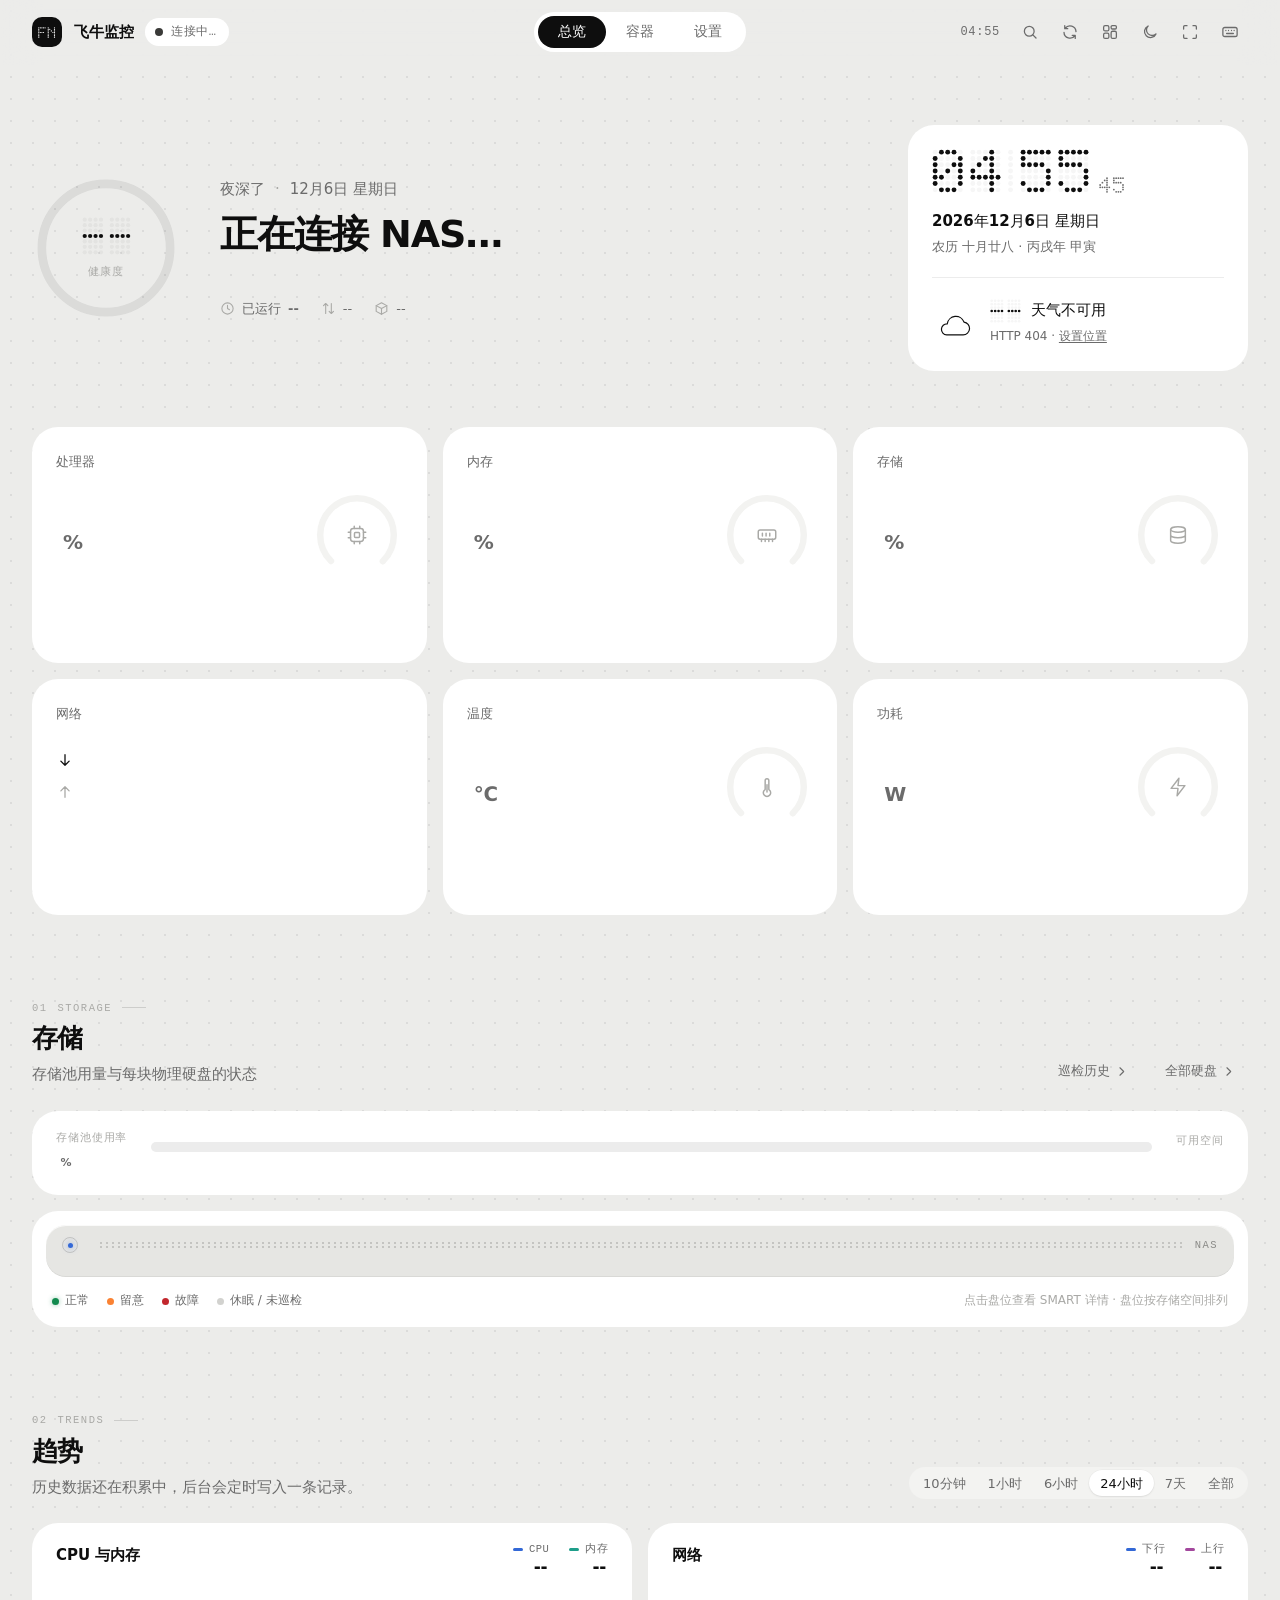
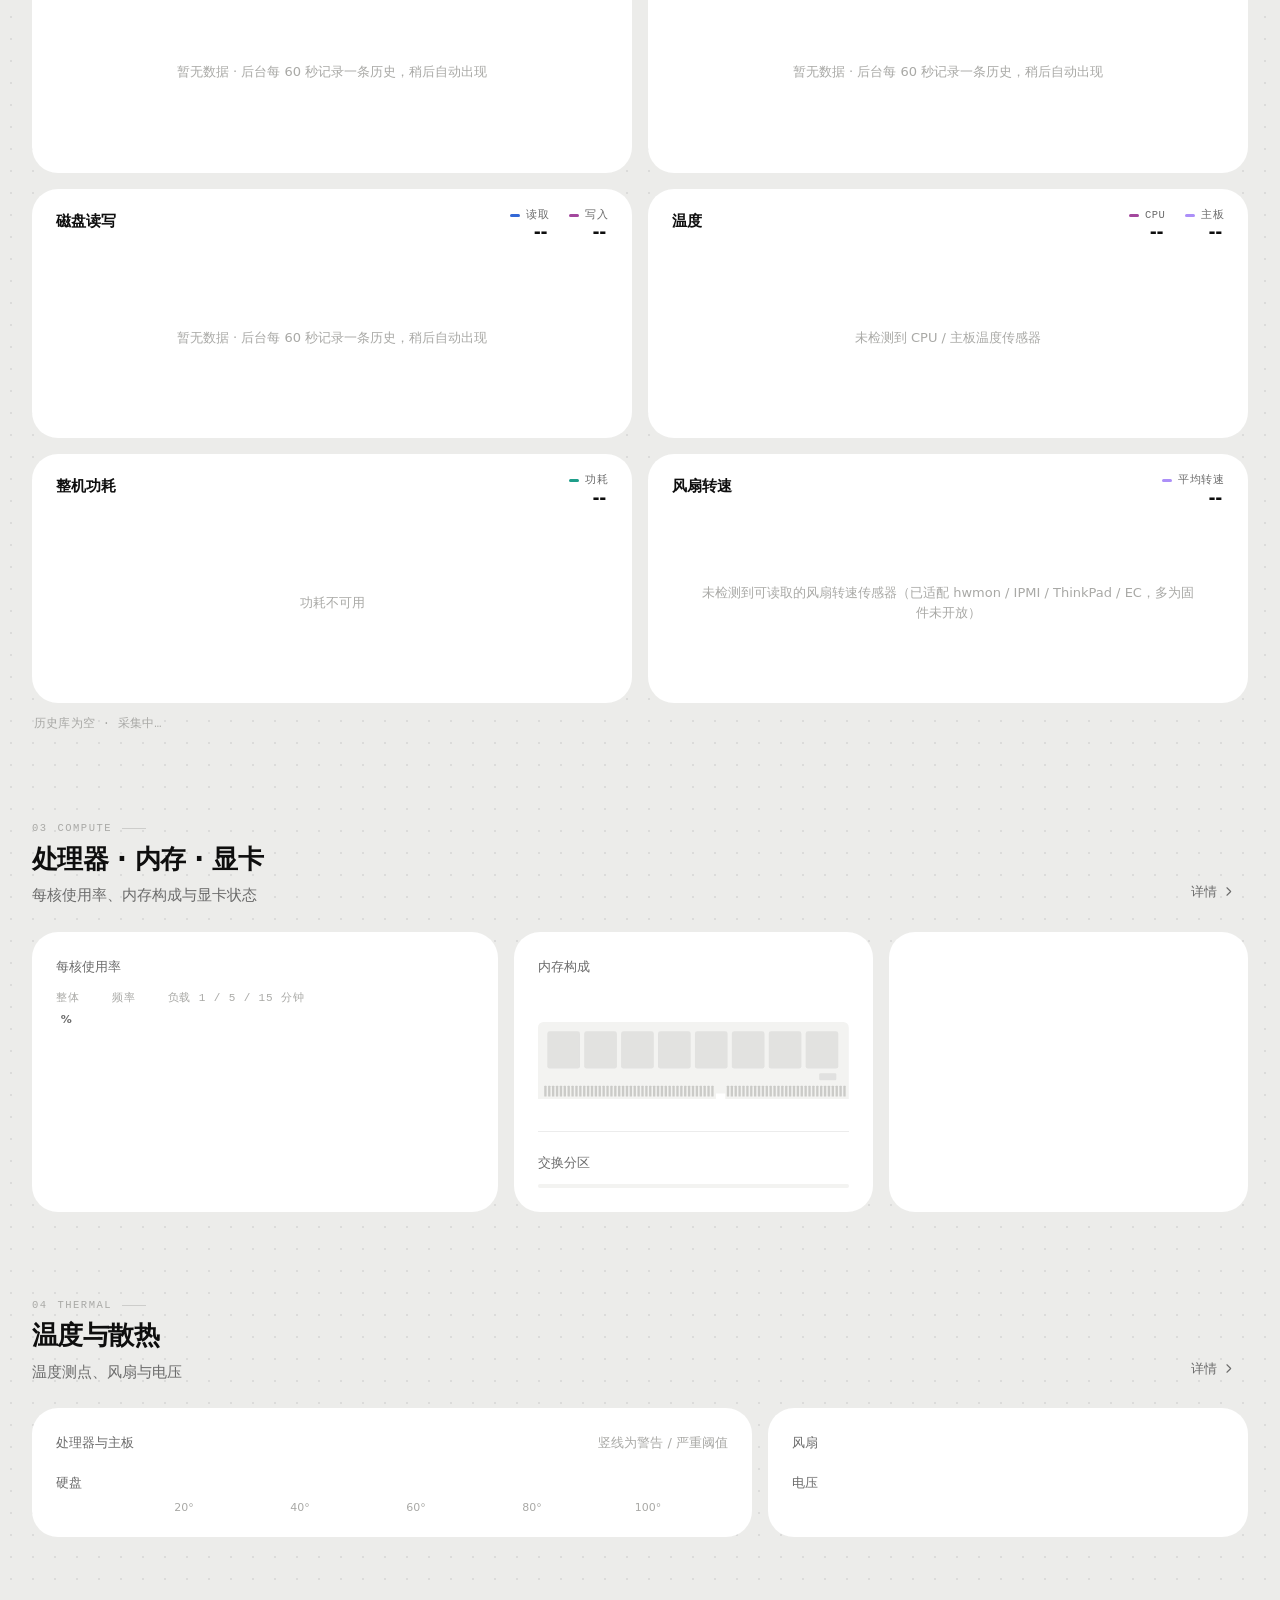
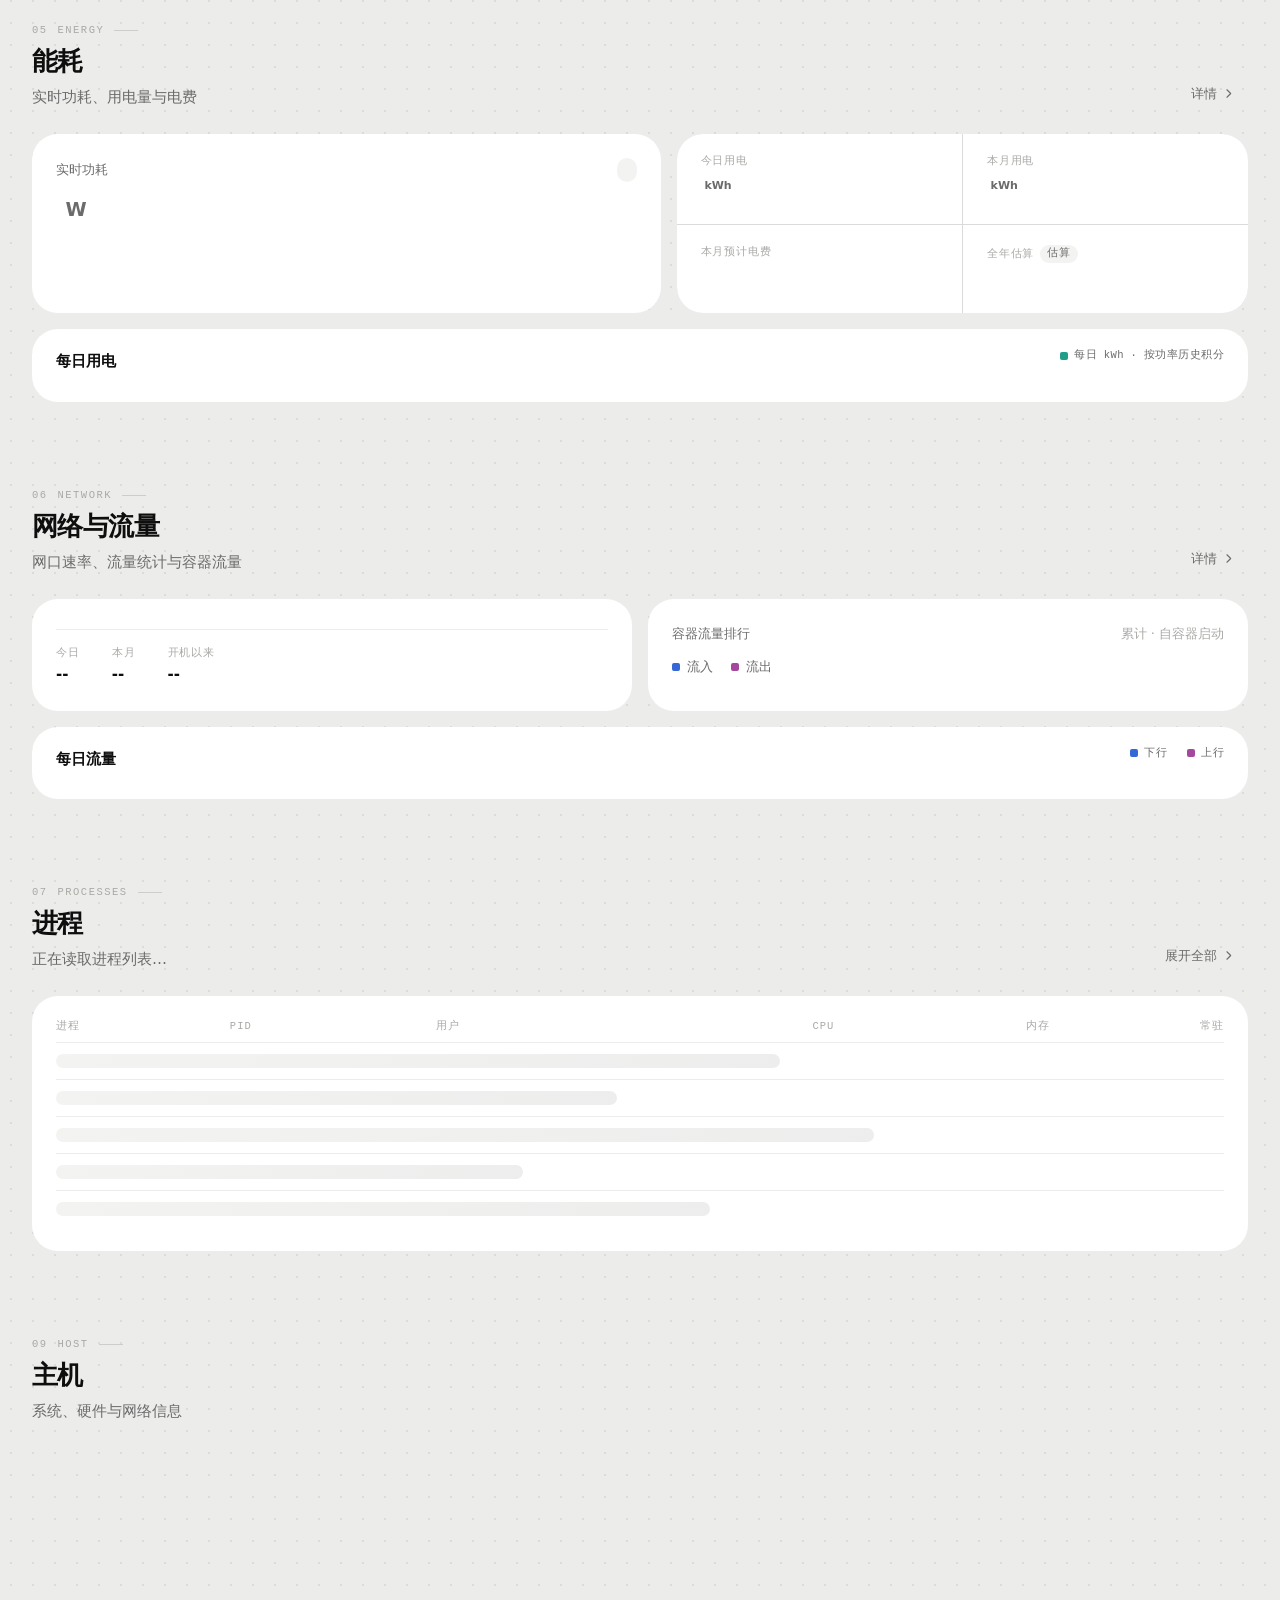
==== app/www/index.html @ a0a420e8 "SEL 告警配对 + 硬件告警定时汇总 + 巡检历史 + 盘位/告警条改版 + 发版工具链 - SEL：发生/恢复配对（msg_id + 措辞语义两层），配对上的不再当未恢复告警 - 硬件告警：与硬盘" ====
<!doctype html>
<html lang="zh-CN" data-theme="light" data-accent="black">
<head>
<meta charset="utf-8">
<meta http-equiv="Cache-Control" content="no-cache, no-store, must-revalidate">
<meta http-equiv="Pragma" content="no-cache">
<meta http-equiv="Expires" content="0">
<meta name="viewport" content="width=device-width, initial-scale=1, viewport-fit=cover">
<meta name="color-scheme" content="light dark">
<meta name="referrer" content="same-origin">
<link rel="icon" type="image/png" href="[data-uri]">
<link rel="apple-touch-icon" href="[data-uri]">
<title>飞牛监控</title>
<script>
  /* 尽早应用外观（本地缓存），避免首屏闪烁；服务器 ui.json 加载后以服务器为准 */
  (function () {
    try {
      var u = JSON.parse(localStorage.getItem('fnm.ui') || 'null'), mode, acc;
      if (u && u.layoutVersion >= 200) { mode = u.theme; acc = u.accent; }
      else { var L = { dark: ['dark', 'black'], light: ['light', 'black'], blue: ['light', 'blue'], fresh: ['light', 'green'], green: ['light', 'green'], yellow: ['light', 'yellow'], cyan: ['light', 'cyan'] }[localStorage.getItem('fnmonitor-theme')]; if (L) { mode = L[0]; acc = L[1]; } }
      mode = mode || 'light';
      if (mode === 'auto') mode = matchMedia('(prefers-color-scheme: dark)').matches ? 'dark' : 'light';
      var d = document.documentElement;
      d.dataset.theme = mode === 'dark' ? 'dark' : 'light';
      if (/^(black|blue|green|yellow|cyan)$/.test(acc || '')) d.dataset.accent = acc;
      var fs = u && +u.fontScale; if (fs && fs !== 1 && fs >= 0.8 && fs <= 1.5) d.style.zoom = String(fs);
    } catch (e) {}
  })();
</script>
<style>
:root{--font-sans:-apple-system,BlinkMacSystemFont,"SF Pro Text","PingFang SC","HarmonyOS Sans SC","MiSans","Microsoft YaHei UI",system-ui,sans-serif;--font-display:"SF Pro Display",-apple-system,BlinkMacSystemFont,"PingFang SC","HarmonyOS Sans SC","MiSans","Microsoft YaHei UI",system-ui,sans-serif;--font-mono:"SF Mono","JetBrains Mono","Cascadia Code",ui-monospace,Menlo,Consolas,monospace;--fs-hero:60px;--fs-display:38px;--fs-h2:26px;--fs-h3:17px;--fs-body:15px;--fs-sm:13px;--fs-xs:12px;--lh-tight:1.15;--lh-body:1.65;--s1:4px;--s2:8px;--s3:12px;--s4:16px;--s5:20px;--s6:24px;--s7:32px;--s8:40px;--s9:56px;--s10:80px;--section-gap:88px;--page-w:1280px;--page-pad:32px;--r-xs:6px;--r-sm:10px;--r-md:14px;--r-lg:26px;--r-pill:999px;--ease:cubic-bezier(.22,.8,.24,1);--ease-sheet:cubic-bezier(.32,.72,0,1);--dur-1:140ms;--dur-2:260ms;--dur-3:480ms;--dur-gauge:900ms}
:root,[data-theme="light"]{color-scheme:light;--bg:#ECECEA;--bg-dot:rgba(14,14,14,.075);--bg-bar:rgba(236,236,234,.86);--card:#FFFFFF;--card-sunk:#F3F3F1;--card-hover:#FFFFFF;--fill-1:rgba(14,14,14,.045);--fill-2:rgba(14,14,14,.08);--fill-3:rgba(14,14,14,.15);--line:rgba(14,14,14,.08);--line-strong:rgba(14,14,14,.14);--ink-1:#0E0E0E;--ink-2:#6B6B6B;--ink-3:#A9A9A6;--ink-inv:#FFFFFF;--off:rgba(14,14,14,.075);--scrim:rgba(14,14,14,.26);--ok:var(--d-p);--ok-soft:color-mix(in srgb,var(--d-p) 10%,transparent);--health-ok:#128A4E;--warn:#CE5600;--warn-fill:#FA8233;--warn-soft:rgba(250,130,51,.14);--crit:#C2272D;--crit-soft:rgba(194,39,45,.10);--sleep:#7A8294;--sleep-soft:rgba(122,130,148,.12);--m-cpu:var(--d-p);--m-mem:var(--d-p);--m-io:var(--d-p);--m-temp:var(--d-p);--m-pwr:var(--d-p);--tint:48%;--c1:var(--m-cpu);--c2:color-mix(in srgb,var(--c1) var(--tint),var(--card));--c3:var(--m-pwr);--c4:var(--m-io);--on-accent:#FFFFFF;--hatch:repeating-linear-gradient(135deg,var(--ink-2) 0 1.5px,transparent 1.5px 3.5px);--gauge:var(--ink-1);--spark:var(--ink-1);--shadow-card:none;--shadow-raise:none;--shadow-pop:0 18px 50px -12px rgba(0,0,0,.28),0 2px 6px rgba(0,0,0,.08);--shadow-thumb:0 1px 2px rgba(0,0,0,.08),0 0 0 .5px rgba(0,0,0,.04)}
[data-theme="dark"]{color-scheme:dark;--bg:#000000;--bg-dot:rgba(255,255,255,.055);--bg-bar:rgba(0,0,0,.82);--card:#161616;--card-sunk:#1F1F1F;--card-hover:#1A1A1A;--fill-1:rgba(255,255,255,.055);--fill-2:rgba(255,255,255,.09);--fill-3:rgba(255,255,255,.17);--line:rgba(255,255,255,.08);--line-strong:rgba(255,255,255,.14);--ink-1:#F2F2F0;--ink-2:#92928F;--ink-3:#64645F;--ink-inv:#0E0E0E;--off:rgba(255,255,255,.08);--scrim:rgba(0,0,0,.6);--ok:var(--d-p);--ok-soft:color-mix(in srgb,var(--d-p) 14%,transparent);--health-ok:#3BC47B;--warn:#FF8F49;--warn-fill:#FF8F49;--warn-soft:rgba(255,143,73,.15);--crit:#E54C4A;--crit-soft:rgba(229,76,74,.15);--sleep:#8C93A3;--sleep-soft:rgba(140,147,163,.14);--tint:58%;--on-accent:#0E0E0E;--shadow-pop:0 18px 50px -12px rgba(0,0,0,.8),0 0 0 1px rgba(255,255,255,.07);--shadow-thumb:0 1px 2px rgba(0,0,0,.5)}
:root{--accent:#0E0E0E;--d-p:var(--accent);--e-blue:#3368D6;--e-coral:#A3489D;--e-teal:#1E9E8A;--e-violet:#AC8FF8}
[data-theme="dark"]{--e-blue:#5585E8;--e-coral:#B761B1;--e-teal:#1F9C86;--e-violet:#BEA4FF}
:root{--r-g:oklch(0.67 0.13 158);--r-y:oklch(0.82 0.16 115);--rt-g:oklch(0.52 0.12 158);--rt-l:oklch(0.55 0.13 122)}
[data-theme="dark"]{--r-g:oklch(0.72 0.13 158);--r-y:oklch(0.85 0.15 115);--rt-g:var(--r-g);--rt-l:var(--r-y)}
[data-accent="black"]{--accent:#0E0E0E;--d-p:#3A3A38}
[data-theme="dark"][data-accent="black"]{--accent:#F2F2F0;--d-p:#D6D6D2}
[data-accent="blue"]{--accent:#2B50C0}
[data-theme="dark"][data-accent="blue"]{--accent:#7896F4}
[data-accent="green"]{--accent:#0B9B61}
[data-theme="dark"][data-accent="green"]{--accent:#2BB98A}
[data-accent="yellow"]{--accent:#C98A00;--on-accent:#0E0E0E}
[data-theme="dark"][data-accent="yellow"]{--accent:#E2A646}
[data-accent="cyan"]{--accent:#0098B0}
[data-theme="dark"][data-accent="cyan"]{--accent:#22B5CC}
:root{--accent-soft:color-mix(in srgb,var(--accent) 11%,transparent);--accent-ring:color-mix(in srgb,var(--accent) 45%,transparent)}
*,*::before,*::after{box-sizing:border-box}
html{-webkit-text-size-adjust:100%;text-size-adjust:100%}
body{margin:0;background:var(--bg);color:var(--ink-1);font:400 var(--fs-body)/var(--lh-body) var(--font-sans);-webkit-font-smoothing:antialiased;-moz-osx-font-smoothing:grayscale;font-feature-settings:"tnum" 0;transition:background-color var(--dur-3) var(--ease),color var(--dur-3) var(--ease)}
button,input,select{font:inherit;color:inherit}
button{cursor:pointer;background:none;border:0;padding:0}
a{color:var(--accent);text-decoration:none}
:focus-visible{outline:2px solid var(--accent-ring);outline-offset:2px;border-radius:8px}
::selection{background:var(--accent-soft)}
.i{width:18px;height:18px;flex:none;fill:none;stroke:currentColor;stroke-width:1.7;stroke-linecap:round;stroke-linejoin:round}
.i-sm{width:15px;height:15px}
.i-lg{width:22px;height:22px}
.num,.tnum{font-variant-numeric:tabular-nums;font-feature-settings:"tnum" 1}
.num{font-family:var(--font-display);letter-spacing:-.035em;font-weight:600;line-height:1}
.mono{font-family:var(--font-mono);font-size:.92em;letter-spacing:0}
.muted{color:var(--ink-2)}
.faint{color:var(--ink-3)}
.sr{position:absolute;width:1px;height:1px;overflow:hidden;clip:rect(0 0 0 0);white-space:nowrap}
.hidden{display:none !important}
.topbar{position:sticky;top:0;z-index:40;background:var(--bg-bar);-webkit-backdrop-filter:saturate(1.6) blur(18px);backdrop-filter:saturate(1.6) blur(18px);border-bottom:1px solid transparent;transition:border-color var(--dur-2) var(--ease)}
.topbar.scrolled{border-bottom-color:var(--line)}
.topbar-in{max-width:var(--page-w);margin:0 auto;height:64px;padding:0 var(--page-pad);display:grid;grid-template-columns:1fr auto 1fr;align-items:center;gap:var(--s4)}
.brand{display:flex;align-items:center;gap:var(--s3);min-width:0}
.brand-mark{width:30px;height:30px;border-radius:9px;background:var(--ink-1);color:var(--ink-inv);display:grid;place-items:center;flex:none}
.brand-mark>svg{width:18px;height:18px;stroke-width:2}
.brand-name{font-weight:600;font-size:15px;letter-spacing:-.01em;white-space:nowrap}
.host-chip{display:inline-flex;align-items:center;gap:8px;height:28px;padding:0 12px 0 10px;border-radius:var(--r-pill);background:var(--fill-1);color:var(--ink-2);font-size:var(--fs-sm);white-space:nowrap}
.live{position:relative;width:8px;height:8px;border-radius:50%;background:var(--ok);flex:none}
.live::after{content:"";position:absolute;inset:0;border-radius:50%;background:var(--ok);opacity:0}
.live.beat::after{animation:beat 1.6s var(--ease) 1}
.live.paused{background:var(--ink-3)}
@keyframes beat{0%{transform:scale(1);opacity:.55}
100%{transform:scale(3.2);opacity:0}
}
.tools{display:flex;align-items:center;justify-content:flex-end;gap:4px}
.clock-mini{font-size:var(--fs-sm);color:var(--ink-2);margin-right:8px}
.icon-btn{width:36px;height:36px;border-radius:50%;display:grid;place-items:center;color:var(--ink-2);transition:background var(--dur-1),color var(--dur-1);position:relative}
.icon-btn:hover{background:var(--fill-1);color:var(--ink-1)}
.icon-btn[aria-pressed="true"]{background:var(--ink-1);color:var(--ink-inv)}
.kbd{display:inline-grid;place-items:center;min-width:20px;height:20px;padding:0 5px;border-radius:5px;font:500 11px/1 var(--font-mono);color:var(--ink-2);background:var(--fill-1);box-shadow:inset 0 -1px 0 var(--line-strong)}
.seg{position:relative;display:inline-flex;padding:3px;border-radius:var(--r-pill);background:var(--fill-1);isolation:isolate}
.seg button{position:relative;z-index:1;height:30px;padding:0 16px;border-radius:var(--r-pill);font-size:14px;font-weight:500;color:var(--ink-2);white-space:nowrap;transition:color var(--dur-2) var(--ease)}
.seg button:hover{color:var(--ink-1)}
.seg button[aria-selected="true"],.seg button[aria-checked="true"]{color:var(--ink-1)}
.seg .thumb{position:absolute;z-index:0;top:3px;bottom:3px;left:0;border-radius:var(--r-pill);background:var(--card);box-shadow:var(--shadow-thumb);transition:transform var(--dur-3) var(--ease),width var(--dur-3) var(--ease)}
[data-theme="dark"] .seg .thumb{background:#3A3835}
.seg.sm button{height:26px;padding:0 11px;font-size:13px}
.seg.nav button{padding:0 20px}
.page{max-width:var(--page-w);margin:0 auto;padding:var(--s8) var(--page-pad) 140px}
.page[hidden]{display:none}
.page-enter{animation:pageIn var(--dur-3) var(--ease)}
@keyframes pageIn{from{opacity:0;transform:translateY(6px)}
to{opacity:1;transform:none}
}
.card{background:var(--card);border-radius:var(--r-lg);box-shadow:var(--shadow-card);position:relative;min-width:0}
.card.pad{padding:var(--s6)}
.tap{cursor:pointer;transition:box-shadow var(--dur-2) var(--ease),transform var(--dur-2) var(--ease),background var(--dur-2)}
.tap:hover{box-shadow:var(--shadow-raise);transform:translateY(-1px)}
.tap:active{transform:translateY(0) scale(.995)}
.tap .more{opacity:0;transition:opacity var(--dur-2),transform var(--dur-2) var(--ease);transform:translateX(-3px);color:var(--ink-3)}
.tap:hover .more,.tap:focus-visible .more{opacity:1;transform:none}
.module{margin-top:var(--section-gap);position:relative}
.mod-head{display:flex;align-items:flex-end;justify-content:space-between;gap:var(--s6);margin-bottom:var(--s6)}
.mod-head-l{min-width:0}
.mod-kicker{display:flex;align-items:center;gap:10px;font:500 12px/1 var(--font-mono);color:var(--ink-3);letter-spacing:.04em;margin-bottom:10px}
.mod-kicker::after{content:"";width:28px;height:1px;background:var(--line-strong)}
.mod-title{margin:0;font-size:var(--fs-h2);line-height:1.2;font-weight:650;letter-spacing:-.02em}
.mod-dek{margin:8px 0 0;color:var(--ink-2);max-width:64ch;font-size:var(--fs-body)}
.mod-dek b{color:var(--ink-1);font-weight:600}
.mod-dek .warn{color:var(--warn);font-weight:600}
.mod-dek .warn.dismissible{display:inline-flex;align-items:flex-start;gap:6px}
.mod-dek .warn-x{flex:none;width:16px;height:16px;margin-top:1px;padding:0;border:0;border-radius:50%;background:transparent;color:inherit;opacity:.55;cursor:pointer;display:inline-flex;align-items:center;justify-content:center;transition:opacity var(--dur-1),background var(--dur-1)}
.mod-dek .warn-x:hover{opacity:1;background:var(--warn-soft)}
.mod-dek .warn-x .i{width:10px;height:10px}
.mod-actions{display:flex;align-items:center;gap:var(--s3);flex:none}
.link-btn{display:inline-flex;align-items:center;gap:4px;height:32px;padding:0 12px;border-radius:var(--r-pill);color:var(--ink-2);font-size:var(--fs-sm);font-weight:500;transition:background var(--dur-1),color var(--dur-1)}
.link-btn:hover{background:var(--fill-1);color:var(--ink-1)}
.mod-editbar{display:none}
.mod-headless .mod-head{display:none}
.grid{display:grid;gap:var(--s4)}
.g-2{grid-template-columns:repeat(2,minmax(0,1fr))}
.g-3{grid-template-columns:repeat(3,minmax(0,1fr))}
.g-4{grid-template-columns:repeat(4,minmax(0,1fr))}
.label{font-size:var(--fs-sm);color:var(--ink-2);font-weight:500;display:flex;align-items:center;gap:8px}
.label .i{color:var(--ink-3)}
.eyebrow{font-size:var(--fs-xs);color:var(--ink-3);letter-spacing:.02em}
.unit{font-family:var(--font-sans);font-size:.34em;font-weight:500;letter-spacing:0;color:var(--ink-2);margin-left:.18em}
.sub{font-size:var(--fs-sm);color:var(--ink-2)}
.hair{height:1px;background:var(--line);border:0;margin:var(--s5) 0}
.pill{display:inline-flex;align-items:center;gap:6px;height:24px;padding:0 10px;border-radius:var(--r-pill);font-size:12.5px;font-weight:550;white-space:nowrap;background:var(--fill-1);color:var(--ink-2)}
.pill .dot{width:6px;height:6px;border-radius:50%;background:currentColor}
.pill .i{width:13px;height:13px;stroke-width:2}
.pill.ok{background:var(--ok-soft);color:var(--ok)}
.pill.warn{background:var(--warn-soft);color:var(--warn)}
.pill.crit{background:var(--crit-soft);color:var(--crit)}
.pill.sleep{background:var(--sleep-soft);color:var(--sleep)}
.pill.btn{cursor:pointer;transition:filter var(--dur-1)}
.pill.btn:hover{filter:brightness(.96)}
.st-ok{color:var(--ok)}
.st-warn{color:var(--warn)}
.st-crit{color:var(--crit)}
.bar{height:6px;border-radius:3px;background:var(--fill-2);overflow:hidden;position:relative}
.bar>i{position:absolute;inset:0 auto 0 0;width:0;border-radius:3px;background:var(--ink-1);transition:width var(--dur-gauge) var(--ease),background var(--dur-2)}
.bar.thin{height:4px}
.bar>i.warn{background:var(--warn)}
.bar>i.crit{background:var(--crit)}
.bar>i.ok{background:var(--ok)}
.stack{display:flex;gap:2px;height:10px;border-radius:5px;overflow:hidden}
.stack>i{display:block;height:100%;min-width:2px;transition:flex-grow var(--dur-gauge) var(--ease)}
.stack>i:first-child{border-radius:5px 0 0 5px}
.stack>i:last-child{border-radius:0 5px 5px 0}
.legend{display:flex;flex-wrap:wrap;gap:6px 18px;margin-top:var(--s3);font-size:var(--fs-sm);color:var(--ink-2)}
.legend span{display:inline-flex;align-items:center;gap:7px}
.legend i{width:8px;height:8px;border-radius:2px;display:inline-block}
.legend b{color:var(--ink-1);font-weight:600;font-variant-numeric:tabular-nums}
.hero{display:grid;grid-template-columns:auto minmax(0,1fr) 340px;gap:var(--s8);align-items:center;padding:var(--s5) 0 var(--s4)}
.ring-wrap{position:relative;width:148px;height:148px}
.ring-wrap>svg{width:100%;height:100%;transform:rotate(-90deg)}
.ring-track{stroke:var(--fill-2)}
.ring-val{stroke:var(--ok);transition:stroke-dashoffset 1.4s var(--ease),stroke var(--dur-3)}
.ring-center{position:absolute;inset:0;display:grid;place-content:center;text-align:center}
.ring-center .num{font-size:46px}
.ring-center .eyebrow{margin-top:6px}
.greet{color:var(--ink-2);font-size:var(--fs-body);margin:0 0 10px;display:flex;align-items:center;gap:10px;flex-wrap:wrap}
.verdict{margin:0;font-size:var(--fs-display);line-height:1.22;font-weight:650;letter-spacing:-.028em;text-wrap:balance}
.verdict .soft{display:block;margin-top:10px;color:var(--ink-2);font-weight:550;font-size:.62em;line-height:1.45;letter-spacing:-.012em}
.issues{display:flex;flex-wrap:wrap;gap:8px;margin-top:var(--s5)}
.facts{display:flex;flex-wrap:wrap;gap:6px 22px;margin-top:var(--s5);color:var(--ink-2);font-size:var(--fs-sm)}
.facts span{display:inline-flex;align-items:center;gap:7px}
.facts .i{color:var(--ink-3);width:15px;height:15px}
.clock-card{padding:var(--s6)}
.clock-time{font-size:54px}
.clock-time .sec{font-size:.36em;color:var(--ink-3);margin-left:6px;letter-spacing:0;font-weight:500}
.clock-date{margin-top:10px;font-weight:550}
.clock-lunar{color:var(--ink-2);font-size:var(--fs-sm);margin-top:2px}
.wx{display:grid;grid-template-columns:auto 1fr;gap:4px 14px;align-items:center;margin-top:var(--s5);padding-top:var(--s5);border-top:1px solid var(--line)}
.wx-ico{grid-row:span 2;width:44px;height:44px;color:var(--ink-2)}
.wx-ico svg{width:44px;height:44px;stroke-width:1.3}
.wx-main{display:flex;align-items:baseline;gap:10px}
.wx-main .num{font-size:28px}
.wx-sub{font-size:var(--fs-xs);color:var(--ink-2)}
.metrics{grid-template-columns:repeat(3,minmax(0,1fr))}
.metric{padding:var(--s6) var(--s6) var(--s5);display:grid;grid-template-columns:minmax(0,1fr) auto;grid-template-rows:auto 1fr auto;gap:0 var(--s4);min-height:236px}
.metric .m-top{grid-column:1 / -1;display:flex;align-items:center;justify-content:space-between;margin-bottom:var(--s4)}
.metric .m-state{font-size:var(--fs-xs);font-weight:550;color:var(--ink-3);display:inline-flex;align-items:center;gap:4px}
.metric .m-val{font-size:var(--fs-hero);align-self:end;white-space:nowrap}
.metric .m-val .unit{font-size:20px}
.metric .m-sub{font-size:var(--fs-sm);color:var(--ink-2);margin-top:10px;white-space:nowrap;overflow:hidden;text-overflow:ellipsis}
.metric .m-gauge{grid-row:2;grid-column:2;align-self:center;width:92px;height:92px}
.metric .m-foot{grid-column:1 / -1;margin-top:var(--s4);height:44px}
.metric.is-warn .m-state{color:var(--warn)}
.metric.is-crit .m-state{color:var(--crit)}
.gauge-track{stroke:var(--fill-2)}
.gauge-val{stroke:var(--gauge);transition:stroke-dashoffset var(--dur-gauge) var(--ease),stroke var(--dur-2)}
.gauge-val.warn{stroke:var(--warn)}
.gauge-val.crit{stroke:var(--crit)}
.gauge-tick{stroke:var(--card);stroke-width:2}
.net-vals{align-self:end;display:grid;gap:10px}
.net-vals .row{display:flex;align-items:baseline;gap:10px}
.net-vals .num{font-size:40px}
.net-vals .row.sec .num{font-size:26px;color:var(--ink-2)}
.net-vals .arr{width:18px;height:18px;flex:none;align-self:center}
.drive-pips{display:flex;gap:6px;align-items:flex-end;height:44px}
.drive-pips>div{flex:1;display:grid;gap:6px}
.drive-pips .pip{height:22px;border-radius:6px;background:var(--fill-2);position:relative;overflow:hidden}
.drive-pips .pip>i{position:absolute;inset:auto 0 0 0;background:var(--dc,var(--ink-2))}
.drive-pips .pip.sleep{background:repeating-linear-gradient(135deg,var(--sleep-soft) 0 4px,transparent 4px 8px);box-shadow:inset 0 0 0 1px var(--sleep-soft)}
.drive-pips .pip.sleep>i{background:var(--sleep);opacity:.45}
.drive-pips .pip.warn>i{background:var(--warn)}
.drive-pips span{font:500 10.5px/1 var(--font-mono);color:var(--ink-3);text-align:center}
.spark{width:100%;height:100%;display:block;overflow:visible}
.spark path.line{fill:none;stroke:var(--spark);stroke-width:1.5;vector-effect:non-scaling-stroke}
.spark path.area{fill:var(--fill-1);stroke:none}
.spark circle{fill:var(--ink-1)}
.pool{display:grid;grid-template-columns:auto 1fr auto;align-items:center;gap:var(--s6);padding:var(--s5) var(--s6);margin-bottom:var(--s4)}
.pool .num{font-size:34px}
.pool .stack{height:12px}
.drives{grid-template-columns:repeat(auto-fill,minmax(208px,1fr))}
.drive{padding:var(--s5);display:flex;flex-direction:column;gap:var(--s4);min-height:228px;overflow:hidden}
.drive-top{display:flex;align-items:flex-start;gap:var(--s3)}
.drive-ico{width:40px;height:40px;border-radius:12px;background:var(--fill-1);display:grid;place-items:center;color:var(--ink-2);flex:none}
.drive-ico .i{width:22px;height:22px;stroke-width:1.5}
.drive-name{font-weight:600;font-size:16px;display:flex;align-items:center;gap:8px}
.drive-model{font-size:var(--fs-sm);color:var(--ink-2);white-space:nowrap;overflow:hidden;text-overflow:ellipsis}
.drive-cap{margin-top:auto}
.drive-cap .row{display:flex;align-items:baseline;justify-content:space-between;margin-bottom:8px}
.drive-cap .num{font-size:26px}
.drive-meta{display:flex;justify-content:space-between;gap:8px;font-size:var(--fs-xs);color:var(--ink-2);border-top:1px solid var(--line);padding-top:var(--s3)}
.drive-meta b{display:block;font-size:var(--fs-sm);color:var(--ink-1);font-weight:600;font-variant-numeric:tabular-nums;margin-top:1px}
.drive.is-warn .drive-ico{background:var(--warn-soft);color:var(--warn)}
.drive.is-sleep{background:linear-gradient(180deg,color-mix(in srgb,var(--sleep) 7%,var(--card)),var(--card) 75%);box-shadow:0 0 0 1px var(--sleep-soft),0 1px 2px rgba(0,0,0,.02)}
.drive.is-sleep .drive-ico{background:var(--sleep-soft);color:var(--sleep)}
.drive.is-sleep .drive-cap,.drive.is-sleep .drive-meta{opacity:.55}
.drive.is-sleep .bar>i{background:var(--sleep)}
.zzz{position:absolute;right:18px;top:16px;color:var(--sleep);font:600 12px/1 var(--font-display);letter-spacing:.1em;opacity:.7}
.zzz span{display:inline-block;animation:zz 3.6s ease-in-out infinite}
.zzz span:nth-child(2){animation-delay:.5s;font-size:10px}
.zzz span:nth-child(3){animation-delay:1s;font-size:8px}
@keyframes zz{0%,100%{transform:translateY(0);opacity:.35}
50%{transform:translateY(-4px);opacity:1}
}
.io-line{display:flex;gap:14px;font-size:var(--fs-xs);color:var(--ink-2);font-variant-numeric:tabular-nums}
.io-line .i{width:12px;height:12px;stroke-width:2.2;vertical-align:-1px}
.kv{display:grid;grid-template-columns:auto 1fr;gap:0}
.kv>div{display:contents}
.kv dt,.kv dd{padding:11px 0;border-top:1px solid var(--line);margin:0;font-size:var(--fs-sm)}
.kv dt{color:var(--ink-2);padding-right:var(--s6);white-space:nowrap}
.kv dd{text-align:right;font-variant-numeric:tabular-nums;min-width:0;overflow-wrap:anywhere}
.kv>div:first-child dt,.kv>div:first-child dd{border-top:0}
.rows{display:flex;flex-direction:column}
.row-i{display:grid;align-items:center;gap:var(--s4);padding:12px 0;border-top:1px solid var(--line);font-size:var(--fs-sm)}
.row-i:first-child{border-top:0}
.tbl{width:100%;border-collapse:collapse;font-size:var(--fs-sm)}
.tbl th{text-align:left;font-weight:500;color:var(--ink-3);font-size:var(--fs-xs);padding:0 12px 10px;white-space:nowrap}
.tbl td{padding:11px 12px;border-top:1px solid var(--line);font-variant-numeric:tabular-nums;white-space:nowrap}
.tbl th:first-child,.tbl td:first-child{padding-left:0}
.tbl th:last-child,.tbl td:last-child{padding-right:0}
.tbl .r{text-align:right}
.tbl .cmd{color:var(--ink-3);font-family:var(--font-mono);font-size:11.5px;max-width:360px;overflow:hidden;text-overflow:ellipsis}
.cell-bar{display:flex;align-items:center;gap:10px;justify-content:flex-end}
.cell-bar .bar{width:64px;height:4px}
.cores{display:grid;grid-template-columns:repeat(8,1fr);gap:10px;align-items:end;height:132px;margin-top:var(--s5)}
.core{display:grid;grid-template-rows:1fr auto;gap:8px;height:100%;text-align:center}
.core .col{position:relative;border-radius:8px;background:var(--fill-1);overflow:hidden}
.core .col>i{position:absolute;inset:auto 0 0 0;height:0;background:var(--ink-1);border-radius:8px 8px 0 0;transition:height var(--dur-gauge) var(--ease),background var(--dur-2)}
.core .col>i.warn{background:var(--warn)}
.core .col>i.crit{background:var(--crit)}
.core span{font-size:11px;color:var(--ink-3);font-variant-numeric:tabular-nums}
.core b{position:absolute;left:0;right:0;top:6px;font-size:11px;font-weight:600;color:var(--ink-2);font-variant-numeric:tabular-nums;z-index:1;mix-blend-mode:normal}
.big-stat{display:flex;align-items:baseline;gap:2px}
.big-stat .num{font-size:40px}
.big-stat .unit{font-size:15px}
.split{display:flex;gap:var(--s7);margin-top:var(--s4);flex-wrap:wrap}
.split>div{min-width:0}
.split .eyebrow{display:block;margin-bottom:2px}
.split b{font-weight:600;font-variant-numeric:tabular-nums}
.thermo-row{display:grid;grid-template-columns:112px 1fr 64px;align-items:center;gap:var(--s4);padding:10px 0;font-size:var(--fs-sm)}
.thermo{position:relative;height:6px;border-radius:3px;background:var(--fill-1)}
.thermo>i{position:absolute;left:0;top:0;bottom:0;border-radius:3px;background:var(--dc,var(--m-temp));transition:width var(--dur-gauge) var(--ease),background var(--dur-2)}
.thermo>i.warn{background:var(--warn)}
.thermo>i.crit{background:var(--crit)}
.thermo>i.sleep{background:var(--sleep);opacity:.5}
.thermo .mk{position:absolute;top:-3px;bottom:-3px;width:1px;background:var(--line-strong)}
.thermo-row .v{text-align:right;font-weight:600;font-variant-numeric:tabular-nums}
.thermo-scale{display:grid;grid-template-columns:112px 1fr 64px;gap:var(--s4);font-size:11px;color:var(--ink-3);margin-top:4px}
.thermo-scale>div{position:relative;height:14px}
.thermo-scale>div>span{position:absolute;transform:translateX(-50%);font-variant-numeric:tabular-nums}
.fan{display:flex;align-items:center;gap:var(--s4);padding:12px 0}
.fan + .fan{border-top:1px solid var(--line)}
.fan-ico{width:40px;height:40px;border-radius:50%;background:var(--fill-1);display:grid;place-items:center;color:var(--ink-2)}
.fan-ico svg{width:24px;height:24px;animation:spin linear infinite;animation-duration:var(--spin,2s);stroke-width:1.5}
@keyframes spin{to{transform:rotate(360deg)}
}
.fan .num{font-size:24px}
.volts{display:grid;grid-template-columns:repeat(2,1fr);gap:10px}
.volt{padding:12px 14px;border-radius:var(--r-md);background:var(--card-sunk);box-shadow:inset 0 0 0 1px var(--line)}
.volt .num{font-size:20px}
.engine{display:grid;grid-template-columns:64px 1fr 40px;gap:12px;align-items:center;font-size:var(--fs-sm);padding:6px 0}
.engine .v{text-align:right;font-variant-numeric:tabular-nums;color:var(--ink-2)}
.energy{display:grid;grid-template-columns:1.1fr 1fr;gap:var(--s4)}
.energy-live .num.huge{font-size:76px}
.energy-live .num.huge .unit{font-size:24px}
.stat-cells{display:grid;grid-template-columns:repeat(2,1fr);gap:1px;background:var(--line);border-radius:var(--r-lg);overflow:hidden;box-shadow:var(--shadow-card)}
.stat-cell{background:var(--card);padding:var(--s5) var(--s6)}
.stat-cell .num{font-size:32px;margin-top:8px}
.stat-cell .num .unit{font-size:14px}
.stat-cell .sub{margin-top:6px;font-size:var(--fs-xs)}
.chart-card{padding:var(--s5) var(--s6) var(--s4)}
.chart-head{display:flex;align-items:flex-start;justify-content:space-between;gap:var(--s4);margin-bottom:var(--s3)}
.chart-title{font-weight:600;font-size:15px}
.chart-legend{display:flex;gap:var(--s5);font-size:var(--fs-xs);color:var(--ink-2)}
.chart-legend>span{display:grid;gap:2px;justify-items:end}
.chart-legend .lk{display:inline-flex;align-items:center;gap:6px}
.chart-legend .lk i{width:10px;height:3px;border-radius:2px}
.chart-legend .lv{font:600 17px/1.1 var(--font-display);color:var(--ink-1);font-variant-numeric:tabular-nums;letter-spacing:-.02em}
.chart-legend .lv small{font:500 11px var(--font-sans);color:var(--ink-2);margin-left:2px;letter-spacing:0}
.chart{position:relative;height:168px;touch-action:pan-y}
.chart svg{position:absolute;inset:0;width:100%;height:100%;overflow:visible}
.chart .grid-l{stroke:var(--line);stroke-width:1;shape-rendering:crispEdges}
.chart .axis-t{fill:var(--ink-3);font-size:10.5px;font-family:var(--font-sans);font-variant-numeric:tabular-nums}
.chart .ln{fill:none;stroke-width:1.8;stroke-linejoin:round;stroke-linecap:round}
.chart .ar{stroke:none}
.chart .xh{stroke:var(--ink-3);stroke-width:1;stroke-dasharray:3 3;opacity:0;transition:opacity var(--dur-1)}
.chart .dot{stroke:var(--card);stroke-width:2;opacity:0;transition:opacity var(--dur-1)}
.chart.hovering .xh,.chart.hovering .dot{opacity:1}
.chart .hit{fill:transparent;cursor:crosshair}
.chart .peak-t{fill:var(--ink-2);font-size:10.5px;font-weight:600;font-variant-numeric:tabular-nums}
.tip{position:absolute;z-index:5;pointer-events:none;min-width:120px;padding:9px 12px;border-radius:12px;background:var(--card);box-shadow:var(--shadow-pop);font-size:var(--fs-xs);opacity:0;transform:translateY(4px);transition:opacity var(--dur-1),transform var(--dur-1);white-space:nowrap}
.tip.show{opacity:1;transform:none}
.tip .tt{color:var(--ink-3);margin-bottom:4px;font-variant-numeric:tabular-nums}
.tip .tr{display:flex;align-items:center;gap:8px;justify-content:space-between;line-height:1.7}
.tip .tr i{width:8px;height:8px;border-radius:2px;display:inline-block;margin-right:6px}
.tip .tr b{font-weight:600;font-variant-numeric:tabular-nums}
.bars{position:relative;height:148px}
.bars svg{position:absolute;inset:0;width:100%;height:100%;overflow:visible}
.bars rect.b{transition:opacity var(--dur-1)}
.bars.hovering rect.b{opacity:.45}
.bars.hovering rect.b.on{opacity:1}
.rank-row{display:grid;grid-template-columns:136px 1fr 84px;gap:var(--s4);align-items:center;padding:9px 0;font-size:var(--fs-sm)}
.rank-row .n{overflow:hidden;text-overflow:ellipsis;white-space:nowrap}
.rank-row .v{text-align:right;font-variant-numeric:tabular-nums;font-weight:600}
.rank-row .stack{height:8px}
.scrim{position:fixed;inset:0;z-index:60;background:var(--scrim);opacity:0;pointer-events:none;transition:opacity var(--dur-3) var(--ease)}
.scrim.on{opacity:1;pointer-events:auto}
.sheet{position:fixed;z-index:61;top:10px;right:10px;bottom:10px;width:min(620px,calc(100vw - 20px));background:var(--bg);border-radius:26px;box-shadow:var(--shadow-pop);transform:translateX(calc(100% + 24px));transition:transform var(--dur-3) var(--ease-sheet);display:flex;flex-direction:column;overflow:hidden;visibility:hidden}
.sheet.on{transform:none;visibility:visible}
.sheet:focus{outline:none}
.sheet-head{display:flex;align-items:center;gap:var(--s3);padding:var(--s5) var(--s5) var(--s4) var(--s6)}
.sheet-head .drive-ico{width:44px;height:44px}
.sheet-title{font-size:20px;font-weight:650;letter-spacing:-.02em;line-height:1.25}
.sheet-sub{font-size:var(--fs-sm);color:var(--ink-2)}
.sheet-head .grow{flex:1;min-width:0}
.sheet-body{flex:1;overflow-y:auto;overscroll-behavior:contain;padding:0 var(--s6) var(--s8)}
.sheet-body>* + *{margin-top:var(--s4)}
.sheet-sec{margin-top:var(--s7) !important;margin-bottom:calc(var(--s3) * -1);font-size:var(--fs-sm);font-weight:600;color:var(--ink-2);display:flex;justify-content:space-between;align-items:center}
.sheet-hero{display:flex;align-items:flex-end;justify-content:space-between;gap:var(--s4);padding:var(--s2) 0 0}
.sheet-hero .num{font-size:64px}
.sheet-hero .num .unit{font-size:22px}
.note{display:flex;gap:12px;padding:14px 16px;border-radius:var(--r-md);font-size:var(--fs-sm);line-height:1.6}
.note .i{margin-top:2px}
.note.warn{background:var(--warn-soft);color:color-mix(in srgb,var(--warn) 80%,var(--ink-1))}
.note.sleep{background:var(--sleep-soft);color:color-mix(in srgb,var(--sleep) 75%,var(--ink-1))}
.note.info{background:var(--fill-1);color:var(--ink-2)}
.smart-flag{font-weight:600}
.page-head{display:flex;align-items:flex-end;justify-content:space-between;gap:var(--s6);flex-wrap:wrap;margin-bottom:var(--s7)}
.page-title{margin:0;font-size:44px;font-weight:700;letter-spacing:-.035em;line-height:1.1}
.page-dek{margin:10px 0 0;color:var(--ink-2)}
.page-dek b{color:var(--ink-1);font-weight:600;font-variant-numeric:tabular-nums}
.field{display:flex;align-items:center;gap:8px;height:38px;padding:0 14px;border-radius:var(--r-pill);background:var(--card);box-shadow:var(--shadow-card);min-width:240px;color:var(--ink-3);transition:box-shadow var(--dur-2)}
.field:focus-within{box-shadow:0 0 0 2px var(--accent-ring),var(--shadow-card)}
.field input{flex:1;border:0;outline:0;background:transparent;color:var(--ink-1);min-width:0;font-size:14px}
.field input::placeholder{color:var(--ink-3)}
.ctr-list{padding:6px var(--s6)}
.ctr{display:grid;grid-template-columns:minmax(180px,1.5fr) minmax(120px,1fr) 150px 104px 118px 104px 96px;gap:var(--s5);align-items:center;padding:15px 0;border-top:1px solid var(--line);cursor:pointer;transition:opacity var(--dur-2)}
.ctr:first-child{border-top:0}
.ctr-head{cursor:default;font-size:var(--fs-xs);color:var(--ink-3);padding:14px 0 10px}
.ctr-name{display:flex;align-items:center;gap:12px;min-width:0}
.ctr-name .t{min-width:0}
.ctr-name b{display:block;font-weight:600;white-space:nowrap;overflow:hidden;text-overflow:ellipsis}
.ctr-name small{display:block;font:11.5px var(--font-mono);color:var(--ink-3);white-space:nowrap;overflow:hidden;text-overflow:ellipsis}
.sdot{width:8px;height:8px;border-radius:50%;flex:none;background:var(--ok);box-shadow:0 0 0 4px var(--ok-soft)}
.sdot.off{background:var(--ink-3);box-shadow:0 0 0 4px var(--fill-1)}
.sdot.busy{background:var(--accent);box-shadow:0 0 0 4px var(--accent-soft);animation:pulse 1s ease-in-out infinite}
@keyframes pulse{50%{opacity:.35}
}
.ports{display:flex;flex-wrap:wrap;gap:4px;min-width:0}
.port{font:500 11.5px/22px var(--font-mono);padding:0 8px;border-radius:6px;background:var(--fill-1);color:var(--ink-2);white-space:nowrap}
.port.hit{background:var(--accent-soft);color:var(--accent)}
.ctr-cpu{display:grid;grid-template-columns:1fr 52px;gap:10px;align-items:center}
.ctr-cpu .spk{height:24px}
.ctr-cpu b,.ctr-mem b,.ctr-net b{font-weight:600;font-variant-numeric:tabular-nums;text-align:right}
.ctr-mem,.ctr-net{font-variant-numeric:tabular-nums}
.ctr-mem small,.ctr-up small,.ctr-net small{display:block;color:var(--ink-3);font-size:11.5px}
.ctr-net b,.ctr-net small{white-space:nowrap}
.ctr-net>.faint{font-size:12px}
.ar{font-style:normal;font-weight:600;margin-right:4px}
.ar.dn{color:var(--e-blue)}
.ar.up{color:var(--e-coral)}
.ctr-up{font-size:var(--fs-sm);color:var(--ink-2)}
.ctr.off .ctr-cpu,.ctr.off .ctr-mem,.ctr.off .ctr-net{opacity:.4}
.acts{display:flex;justify-content:flex-end;gap:2px}
.act{width:32px;height:32px;border-radius:50%;display:grid;place-items:center;color:var(--ink-2);transition:background var(--dur-1),color var(--dur-1)}
.act:hover{background:var(--fill-1);color:var(--ink-1)}
.act.danger:hover{background:var(--crit-soft);color:var(--crit)}
.act.go:hover{background:var(--ok-soft);color:var(--ok)}
.act[disabled]{opacity:.35;pointer-events:none}
.act .i{width:16px;height:16px}
.spin{width:16px;height:16px;border-radius:50%;border:2px solid var(--fill-3);border-top-color:var(--accent);animation:spin .8s linear infinite}
.ctr.pending{cursor:progress}
.pending-t{color:var(--accent);font-size:var(--fs-sm);font-weight:500}
.empty{display:grid;place-items:center;text-align:center;padding:var(--s9) var(--s6);color:var(--ink-2);gap:10px}
.empty svg.art{width:120px;height:84px;color:var(--ink-3)}
.empty b{color:var(--ink-1);font-size:16px;font-weight:600}
.btn{display:inline-flex;align-items:center;justify-content:center;gap:8px;height:36px;padding:0 16px;border-radius:var(--r-pill);background:var(--fill-1);color:var(--ink-1);font-size:14px;font-weight:550;transition:background var(--dur-1),transform var(--dur-1),opacity var(--dur-1);white-space:nowrap}
.btn:hover{background:var(--fill-2)}
.btn:active{transform:scale(.98)}
.btn.primary{background:var(--accent);color:#fff}
[data-theme="dark"] .btn.primary{color:#12110F}
.btn.primary:hover{background:color-mix(in srgb,var(--accent) 88%,#000)}
.btn.ghost{background:transparent}
.btn.ghost:hover{background:var(--fill-1)}
.btn.danger{color:var(--crit)}
.btn[disabled]{opacity:.45;pointer-events:none}
.btn .i{width:16px;height:16px}
.port-col h4{margin:0 0 var(--s3);font-size:15px;font-weight:600;display:flex;align-items:center;justify-content:space-between}
.port-col h4 span{font-size:var(--fs-xs);color:var(--ink-3);font-weight:500}
.lp-grid{display:flex;flex-wrap:wrap;gap:6px}
.lp{display:inline-flex;flex-direction:column;padding:8px 11px;border-radius:10px;background:var(--card-sunk);box-shadow:inset 0 0 0 1px var(--line);min-width:74px;transition:background var(--dur-2),box-shadow var(--dur-2),opacity var(--dur-2)}
.lp b{font:600 14px/1.2 var(--font-mono)}
.lp small{font-size:11px;color:var(--ink-3)}
.lp.hit{background:var(--accent-soft);box-shadow:inset 0 0 0 1px var(--accent-ring)}
.lp.dim,.row-i.dim{opacity:.3}
.port-verdict{margin-top:var(--s3);font-size:var(--fs-sm);min-height:1.6em}
.app-card{padding:var(--s6)}
.app-card .app-top{display:flex;align-items:center;gap:var(--s3);margin-bottom:var(--s5)}
.app-ico{width:48px;height:48px;border-radius:14px;display:grid;place-items:center;color:#fff}
.app-ico .i{width:24px;height:24px;stroke-width:1.7}
.app-ico.photos{background:linear-gradient(160deg,#F2A65A,#E06B4E)}
.app-ico.video{background:linear-gradient(160deg,#5A7FE0,#3B55B8)}
.app-ico.music{background:linear-gradient(160deg,#E0638A,#B83F6A)}
.app-stats{display:grid;grid-template-columns:repeat(3,1fr);gap:var(--s3)}
.app-stats .num{font-size:24px}
.app-card.off .app-stats{opacity:.45}
.settings{display:grid;grid-template-columns:210px minmax(0,1fr);gap:var(--s9);align-items:start}
.set-nav{position:sticky;top:96px;display:flex;flex-direction:column;gap:2px}
.set-nav a{display:flex;align-items:center;gap:10px;height:36px;padding:0 12px;border-radius:10px;color:var(--ink-2);font-size:14px;font-weight:500;transition:background var(--dur-1),color var(--dur-1)}
.set-nav a:hover{background:var(--fill-1);color:var(--ink-1)}
.set-nav a.on{background:var(--card);color:var(--ink-1);box-shadow:var(--shadow-card)}
.set-nav a .i{width:16px;height:16px;color:var(--ink-3)}
.set-nav a.on .i{color:var(--accent)}
.set-main{max-width:760px}
.set-group{scroll-margin-top:96px}
.set-group + .set-group{margin-top:var(--s9)}
.set-group>h3{margin:0 0 4px;font-size:22px;font-weight:650;letter-spacing:-.02em}
.set-group>p{margin:0 0 var(--s4);color:var(--ink-2);font-size:var(--fs-sm)}
.set-card{padding:0 var(--s6)}
.set-row{display:grid;grid-template-columns:minmax(0,1fr) auto;align-items:center;gap:var(--s5);min-height:62px;padding:12px 0;border-top:1px solid var(--line)}
.set-row:first-child{border-top:0}
.set-row .lbl{font-weight:500;display:flex;align-items:center;gap:6px}
.set-row .hint{font-size:var(--fs-xs);color:var(--ink-3);margin-top:1px}
.set-row .ctl{display:flex;align-items:center;gap:8px;justify-content:flex-end}
.set-row.block{grid-template-columns:1fr}
.set-row.block .ctl{justify-content:flex-start}
.set-row.saved::before{animation:savedFlash 1.2s var(--ease)}
@keyframes savedFlash{0%,100%{opacity:0}
18%{opacity:1}
}
.set-row{position:relative}
.set-row::before{content:"";position:absolute;inset:3px -10px;border-radius:10px;background:color-mix(in srgb,var(--accent) 7%,transparent);opacity:0;pointer-events:none;z-index:0}
[data-theme="dark"] .set-row::before{background:color-mix(in srgb,var(--accent) 9%,transparent)}
.set-row>*{position:relative;z-index:1}
.q{width:18px;height:18px;border-radius:50%;display:inline-grid;place-items:center;color:var(--ink-3);transition:color var(--dur-1),background var(--dur-1)}
.q:hover,.q[aria-expanded="true"]{color:var(--accent);background:var(--accent-soft)}
.q .i{width:14px;height:14px}
.switch{position:relative;width:44px;height:26px;border-radius:13px;background:var(--fill-3);transition:background var(--dur-2) var(--ease);flex:none}
.switch::after{content:"";position:absolute;top:2px;left:2px;width:22px;height:22px;border-radius:50%;background:#fff;box-shadow:0 1px 3px rgba(0,0,0,.18),0 2px 6px rgba(0,0,0,.08);transition:transform var(--dur-2) var(--ease)}
.switch[aria-checked="true"]{background:var(--accent)}
.switch[aria-checked="true"]::after{transform:translateX(18px)}
.switch.ok[aria-checked="true"]{background:var(--ok)}
.numfield{display:inline-flex;align-items:center;height:36px;border-radius:10px;background:var(--fill-1);padding:0 4px 0 12px;transition:box-shadow var(--dur-2)}
.numfield:focus-within{box-shadow:0 0 0 2px var(--accent-ring)}
.numfield input{width:64px;border:0;outline:0;background:transparent;text-align:right;font-variant-numeric:tabular-nums;font-weight:600;-moz-appearance:textfield;appearance:textfield}
.numfield input::-webkit-inner-spin-button,.numfield input::-webkit-outer-spin-button{-webkit-appearance:none;margin:0}
.numfield .u{font-size:var(--fs-xs);color:var(--ink-2);margin:0 8px 0 4px;white-space:nowrap}
.numfield .st{width:26px;height:28px;border-radius:7px;display:grid;place-items:center;color:var(--ink-2);font-size:16px;line-height:1}
.numfield .st:hover{background:var(--card);color:var(--ink-1)}
.textfield{height:36px;border-radius:10px;background:var(--fill-1);border:0;outline:0;padding:0 12px;width:260px;transition:box-shadow var(--dur-2)}
.textfield:focus{box-shadow:0 0 0 2px var(--accent-ring)}
.textfield.mono{font-family:var(--font-mono);font-size:13px}
.swatches{display:flex;gap:10px;flex-wrap:wrap}
.swatch{width:28px;height:28px;border-radius:50%;background:var(--sw);position:relative;transition:transform var(--dur-2) var(--ease)}
.swatch:hover{transform:scale(1.08)}
.swatch[aria-checked="true"]::after{content:"";position:absolute;inset:-4px;border-radius:50%;box-shadow:0 0 0 2px var(--sw)}
.swatch-l{font-size:var(--fs-xs);color:var(--ink-2);margin-left:6px;min-width:2.5em}
.chips{display:flex;gap:6px;flex-wrap:wrap}
.chip-t{height:30px;padding:0 12px;border-radius:9px;font-size:13px;font-weight:500;background:var(--fill-1);color:var(--ink-2);display:inline-flex;align-items:center;gap:6px;transition:background var(--dur-1),color var(--dur-1)}
.chip-t[aria-pressed="true"]{background:var(--accent-soft);color:var(--accent)}
.chip-t .i{width:14px;height:14px;stroke-width:2.2}
.pw-meter{display:flex;gap:4px;width:120px}
.pw-meter i{flex:1;height:4px;border-radius:2px;background:var(--fill-2);transition:background var(--dur-2)}
.update-card{padding:var(--s6);display:grid;grid-template-columns:auto 1fr auto;gap:var(--s5);align-items:center}
.update-card .app-ico{background:var(--ink-1);color:var(--ink-inv)}
.update-notes{grid-column:1 / -1;margin:0;padding:var(--s4) var(--s5);border-radius:var(--r-md);background:var(--card-sunk);box-shadow:inset 0 0 0 1px var(--line);font-size:var(--fs-sm);color:var(--ink-2)}
.update-notes ul{margin:6px 0 0;padding-left:18px}
.progress{grid-column:1 / -1;height:4px;border-radius:2px;background:var(--fill-2);overflow:hidden}
.progress i{display:block;height:100%;width:0;background:var(--accent);transition:width .3s linear}
.about{padding:var(--s7) var(--s6);text-align:center}
.about .brand-mark{width:56px;height:56px;border-radius:16px;margin:0 auto var(--s4)}
.about .brand-mark svg{width:30px;height:30px}
.about h4{margin:0;font-size:20px;font-weight:650}
.about p{margin:6px 0 0;color:var(--ink-2);font-size:var(--fs-sm)}
.export-grid{display:grid;grid-template-columns:repeat(auto-fill,minmax(200px,1fr));gap:8px;padding:var(--s4) 0}
.export{display:flex;align-items:center;gap:12px;padding:12px 14px;border-radius:var(--r-md);background:var(--card-sunk);box-shadow:inset 0 0 0 1px var(--line);text-align:left;transition:background var(--dur-1)}
.export:hover{background:var(--fill-1)}
.export b{display:block;font-size:14px;font-weight:550}
.export small{color:var(--ink-3);font-size:11.5px}
.export .i{color:var(--ink-2)}
.toasts{position:fixed;z-index:90;left:50%;bottom:28px;transform:translateX(-50%);display:flex;flex-direction:column;align-items:center;gap:8px;pointer-events:none}
.toast{display:flex;align-items:center;gap:10px;padding:10px 12px 10px 14px;border-radius:var(--r-pill);background:var(--ink-1);color:var(--ink-inv);font-size:14px;font-weight:500;box-shadow:0 12px 32px -8px rgba(0,0,0,.35);pointer-events:auto;animation:toastIn var(--dur-3) var(--ease);white-space:nowrap}
.toast .i{width:16px;height:16px;stroke-width:2.2}
.toast .i.ok{color:#7CD6A2}
[data-theme="dark"] .toast .i.ok{color:var(--ok)}
.toast button{height:26px;padding:0 10px;border-radius:var(--r-pill);background:rgba(255,255,255,.14);font-size:13px;font-weight:600}
[data-theme="dark"] .toast button{background:rgba(0,0,0,.08)}
.toast.out{animation:toastOut var(--dur-2) var(--ease) forwards}
@keyframes toastIn{from{opacity:0;transform:translateY(12px) scale(.97)}
to{opacity:1;transform:none}
}
@keyframes toastOut{to{opacity:0;transform:translateY(6px) scale(.98)}
}
.popover{position:absolute;z-index:80;width:280px;padding:14px 16px;border-radius:14px;background:var(--card);box-shadow:var(--shadow-pop);font-size:var(--fs-sm);color:var(--ink-2);line-height:1.65;animation:toastIn var(--dur-2) var(--ease)}
.popover b{color:var(--ink-1);display:block;margin-bottom:4px}
.palette-wrap{position:fixed;inset:0;z-index:85;display:none;justify-content:center;align-items:flex-start;padding-top:14vh;background:var(--scrim)}
.palette-wrap.on{display:flex;animation:fadeIn var(--dur-2) var(--ease)}
@keyframes fadeIn{from{opacity:0}
}
.palette{width:min(620px,calc(100vw - 24px));background:var(--card);border-radius:20px;box-shadow:var(--shadow-pop);overflow:hidden;animation:toastIn var(--dur-3) var(--ease)}
.palette-in{display:flex;align-items:center;gap:12px;padding:0 20px;height:60px;border-bottom:1px solid var(--line);color:var(--ink-3)}
.palette-in input{flex:1;border:0;outline:0;background:transparent;font-size:18px;color:var(--ink-1)}
.palette-list{max-height:50vh;overflow-y:auto;padding:8px}
.palette-g{font-size:11.5px;color:var(--ink-3);padding:10px 12px 4px}
.palette-item{display:flex;align-items:center;gap:12px;width:100%;padding:10px 12px;border-radius:12px;text-align:left;font-size:14px}
.palette-item .i{color:var(--ink-3)}
.palette-item small{margin-left:auto;color:var(--ink-3);font-size:12px}
.palette-item.on{background:var(--accent-soft)}
.palette-item.on .i{color:var(--accent)}
.palette-foot{display:flex;gap:16px;padding:10px 20px;border-top:1px solid var(--line);font-size:12px;color:var(--ink-3)}
.palette-foot span{display:inline-flex;gap:6px;align-items:center}
.keys{display:grid;grid-template-columns:1fr auto;gap:12px 24px;padding:24px;font-size:14px}
.keys .kbd{min-width:24px;height:24px;font-size:12px}
.editbar{position:fixed;z-index:45;left:50%;bottom:28px;transform:translate(-50%,calc(100% + 120px));visibility:hidden;display:flex;align-items:center;gap:var(--s4);padding:8px 8px 8px 20px;border-radius:var(--r-pill);background:var(--ink-1);color:var(--ink-inv);box-shadow:0 16px 40px -10px rgba(0,0,0,.4);transition:transform var(--dur-3) var(--ease-sheet);font-size:14px;white-space:nowrap}
.editbar.on{transform:translate(-50%,0);visibility:visible}
.editbar .btn{height:34px;background:rgba(255,255,255,.12);color:inherit}
[data-theme="dark"] .editbar .btn{background:rgba(0,0,0,.08)}
.editbar .btn.primary{background:var(--ink-inv);color:var(--ink-1)}
.editbar small{opacity:.6}
.editing .module{margin-top:var(--s3)}
.editing .layout{padding-top:var(--s4)}
.editing .module>:not(.mod-head){display:none !important}
.editing .module .mod-head{display:flex !important;margin:0;padding:14px 16px 14px 12px;border-radius:var(--r-md);background:var(--card);box-shadow:var(--shadow-card);align-items:center}
.editing .module .mod-kicker{display:none}
.editing .module .mod-title{font-size:16px}
.editing .module .mod-dek{margin-top:2px;font-size:var(--fs-xs);white-space:nowrap;overflow:hidden;text-overflow:ellipsis;max-width:60ch}
.editing .module .mod-actions>:not(.mod-editbar){display:none}
.editing .mod-editbar{display:flex;align-items:center;gap:12px}
.editing .mod-head-l{flex:1;display:flex;align-items:center;gap:12px}
.editing .module.off .mod-head{opacity:.5;box-shadow:inset 0 0 0 1px var(--line);background:transparent}
.editing .module.dragging{z-index:10}
.editing .module.dragging .mod-head{box-shadow:var(--shadow-pop);transform:scale(1.015)}
.grip{width:32px;height:40px;display:grid;place-items:center;color:var(--ink-3);cursor:grab;touch-action:none;border-radius:8px;flex:none}
.grip:hover{color:var(--ink-1);background:var(--fill-1)}
.grip:active{cursor:grabbing}
.grip-only{display:none}
.editing .grip-only{display:grid}
body:not(.editing) .module.off{display:none}
.bottom-nav{display:none}
@media (max-width: 1120px){.hero{grid-template-columns:auto minmax(0,1fr)}
.clock-card{grid-column:1 / -1;display:grid;grid-template-columns:auto 1fr;gap:var(--s6);align-items:center}
.clock-card .wx{margin:0;padding:0 0 0 var(--s6);border-top:0;border-left:1px solid var(--line)}
.ctr{grid-template-columns:minmax(160px,1.4fr) minmax(110px,1fr) 130px 96px 112px 96px}
.ctr .ctr-up{display:none}
}
@media (max-width: 960px){:root{--section-gap:64px;--page-pad:24px;--fs-hero:52px}
.metrics{grid-template-columns:repeat(2,minmax(0,1fr))}
.g-3{grid-template-columns:repeat(2,minmax(0,1fr))}
.energy{grid-template-columns:1fr}
.settings{grid-template-columns:1fr;gap:var(--s5)}
.set-nav{position:sticky;top:64px;z-index:5;flex-direction:row;overflow-x:auto;padding:8px 0;margin:0 calc(var(--page-pad) * -1);padding-left:var(--page-pad);background:var(--bg);scrollbar-width:none}
.set-nav a{flex:none}
.ctr-head{display:none !important}
.ctr{grid-template-columns:minmax(0,1fr) auto;gap:10px 16px}
.ctr .ports{grid-column:1 / -1;order:3}
.ctr .ctr-cpu,.ctr .ctr-mem,.ctr .ctr-net{display:none}
}
@media (max-width: 640px){:root{--page-pad:16px;--section-gap:52px;--fs-hero:40px;--fs-display:27px;--fs-h2:22px}
.topbar-in{grid-template-columns:1fr auto;height:56px}
.topbar .seg.nav,.clock-mini,.brand-name,.tools .hide-m{display:none}
.page{padding-top:var(--s5);padding-bottom:calc(110px + env(safe-area-inset-bottom))}
.hero{grid-template-columns:1fr;gap:var(--s5);padding-top:0}
.ring-wrap{width:96px;height:96px;position:absolute;right:0;top:0}
.ring-center .num{font-size:30px}
.ring-center .eyebrow{display:none}
.hero-text{padding-right:104px}
.hero{position:relative}
.clock-card{grid-template-columns:1fr;gap:0}
.clock-card .wx{padding:var(--s4) 0 0;margin-top:var(--s4);border-left:0;border-top:1px solid var(--line)}
.clock-time{font-size:40px}
.metrics{gap:10px}
.metric{padding:var(--s4);min-height:0;grid-template-columns:1fr}
.metric .m-gauge{display:none}
.metric .m-val .unit{font-size:14px}
.metric .m-sub{font-size:var(--fs-xs);margin-top:6px}
.metric .m-foot{height:32px;margin-top:var(--s3)}
.metric .m-top{margin-bottom:var(--s3)}
.metric .label span{font-size:13px}
.net-vals .num{font-size:30px}
.net-vals .row.sec .num{font-size:18px}
.net-vals{gap:4px}
.drive-pips span{display:none}
.drive-pips .pip{height:18px}
.g-2,.g-3,.g-4{grid-template-columns:1fr}
.mod-head{flex-direction:column;align-items:stretch;gap:var(--s3)}
.mod-actions{overflow-x:auto}
.pool{grid-template-columns:1fr;gap:var(--s3)}
.drives{grid-template-columns:1fr;gap:10px}
.drive{padding:var(--s4);min-height:0}
.cores{height:110px;gap:6px}
.thermo-row,.thermo-scale{grid-template-columns:86px 1fr 52px;gap:10px}
.rank-row{grid-template-columns:96px 1fr 72px;gap:10px}
.energy-live .num.huge{font-size:60px}
.stat-cell{padding:var(--s4)}
.stat-cell .num{font-size:26px}
.page-title{font-size:34px}
.field{min-width:0;flex:1}
.page-head .mod-actions{width:100%}
.mod-head.big .mod-actions{flex-wrap:wrap}
.mod-head.big .mod-actions .field{flex:1 1 100%}
.ctr-list{padding:4px var(--s4)}
.set-card{padding:0 var(--s4)}
.set-row{grid-template-columns:1fr;gap:10px}
.set-row .ctl{justify-content:flex-start;flex-wrap:wrap}
.set-row.inline{grid-template-columns:1fr auto}
.textfield{width:100%}
.update-card{grid-template-columns:auto 1fr}
.update-card>.btns{grid-column:1 / -1}
.sheet{top:0;right:0;bottom:0;left:0;width:100%;border-radius:0;transform:translateY(100%);padding-top:env(safe-area-inset-top)}
.sheet-hero .num{font-size:52px}
.sheet-body{padding:0 var(--s4) calc(var(--s8) + env(safe-area-inset-bottom))}
.tbl .hide-m{display:none}
.toasts{bottom:calc(86px + env(safe-area-inset-bottom))}
.editbar{bottom:calc(84px + env(safe-area-inset-bottom));padding-left:16px;gap:10px}
.editbar small{display:none}
.bottom-nav{display:flex;position:fixed;z-index:42;left:0;right:0;bottom:0;padding:6px 12px calc(6px + env(safe-area-inset-bottom));background:var(--bg-bar);-webkit-backdrop-filter:saturate(1.6) blur(18px);backdrop-filter:saturate(1.6) blur(18px);border-top:1px solid var(--line);justify-content:space-around}
.bottom-nav button{flex:1;display:grid;justify-items:center;gap:2px;padding:6px 0;font-size:11px;font-weight:550;color:var(--ink-3);border-radius:12px}
.bottom-nav button .i{width:22px;height:22px}
.bottom-nav button[aria-selected="true"]{color:var(--accent)}
}
@media (prefers-reduced-motion: reduce){*,*::before,*::after{animation-duration:.001ms !important;animation-iteration-count:1 !important;transition-duration:.001ms !important;scroll-behavior:auto !important}
.fan-ico svg,.zzz span{animation:none !important}
}
.reduce-motion *,.reduce-motion *::before,.reduce-motion *::after{animation-duration:.001ms !important;animation-iteration-count:1 !important;transition-duration:.001ms !important}
.reduce-motion .fan-ico svg,.reduce-motion .zzz span{animation:none !important}
.skel{border-radius:8px;background:linear-gradient(90deg,var(--fill-1) 0%,var(--fill-2) 40%,var(--fill-1) 80%);background-size:300% 100%;animation:shimmer 1.4s ease-in-out infinite}
@keyframes shimmer{from{background-position:100% 0}
to{background-position:-100% 0}
}
[hidden]{display:none !important}
.layout>.module:first-child{margin-top:var(--s8)}
#layout-docker>.module:first-child{margin-top:0}
.layout{position:relative}
.metric .m-main{grid-row:2;grid-column:1;align-self:end;min-width:0}
.g-compute{grid-template-columns:1.3fr 1fr 1fr}
.g-thermal{grid-template-columns:1.5fr 1fr}
.g-monthly{grid-template-columns:1fr 1.2fr}
.link-like{font:inherit;font-weight:600;color:inherit;text-align:left;border-radius:6px}
.link-like:hover{color:var(--accent)}
.ring-wrap{cursor:pointer;border-radius:50%}
.ring-wrap:hover .ring-track{stroke:var(--fill-3)}
.tap-row{cursor:pointer;border-radius:10px;transition:background var(--dur-1)}
.tap-row:hover{background:var(--fill-1);margin:0 -10px;padding-left:10px;padding-right:10px}
.mod-head.big .mod-title{font-size:44px;font-weight:700;letter-spacing:-.035em;line-height:1.1}
.mod-head.big{flex-wrap:wrap}
.mod-head.big .mod-dek{margin-top:12px}
.editing .module .mod-head.big .mod-title{font-size:16px;font-weight:650;letter-spacing:-.02em}
.sheet{transition:transform var(--dur-3) var(--ease-sheet),visibility 0s linear var(--dur-3)}
.sheet.on{transition:transform var(--dur-3) var(--ease-sheet),visibility 0s}
.sheet-body>.card + .sheet-sec,.sheet-body>div + .sheet-sec{margin-top:var(--s7)}
.editing .hero{opacity:.35;pointer-events:none;filter:saturate(.4);transition:opacity var(--dur-3)}
.editing .layout::before{content:"拖动左侧手柄调整顺序 · 右侧开关控制是否显示";display:block;font-size:var(--fs-sm);color:var(--ink-2);margin:var(--s5) 0 var(--s2)}
@media (max-width: 960px){.g-compute{grid-template-columns:1fr 1fr}
.g-compute>:first-child{grid-column:1 / -1}
.g-thermal,.g-monthly{grid-template-columns:1fr}
}
@media (max-width: 640px){.g-compute{grid-template-columns:1fr}
.set-nav{top:56px}
.g-monthly .stat-cells{grid-template-columns:repeat(2,1fr) !important}
.mod-head.big .mod-title{font-size:34px}
.editing .module .mod-dek{display:none}
}
body{background:var(--bg) radial-gradient(var(--bg-dot) 1px,transparent 1.3px) 0 0 / 22px 22px}
a{color:var(--ink-1)}
::selection{background:color-mix(in srgb,var(--accent) 22%,transparent)}
.dm{display:inline-flex;align-items:flex-end;line-height:0;color:inherit;flex:none;vertical-align:bottom}
.dm svg{display:block;height:var(--dm-h,40px);width:calc(var(--dm-h,40px) * var(--u) / 7);overflow:visible}
.dm circle{fill:color-mix(in srgb,var(--off) 55%,transparent);transition:fill .32s var(--ease)}
.dm circle.on{fill:currentColor}
.dm.no-off circle{fill:transparent}
.dm.no-off circle.on{fill:currentColor}
.dm.dm-txt{font:700 calc(var(--dm-h,40px) * 1.08)/.8 var(--font-display);font-variant-numeric:tabular-nums;letter-spacing:-.04em;height:var(--dm-h,40px);align-items:flex-end;white-space:nowrap;line-height:.8}
.dm-2xl{--dm-h:60px}
.dm-xl{--dm-h:48px}
.dm-lg{--dm-h:40px}
.dm-md{--dm-h:30px}
.dm-sm{--dm-h:22px}
.dm-xs{--dm-h:16px}
.dm-2xs{--dm-h:11px}
.dnum{--dm-h:40px;display:inline-flex;align-items:flex-end;gap:calc(var(--dm-h) * .16);white-space:nowrap;line-height:1;min-width:0}
.dnum>.unit{font:600 max(11px,calc(var(--dm-h) * .32))/1 var(--font-sans);color:var(--ink-2);margin:0 0 -1px;letter-spacing:0}
.dnum>.unit:empty{display:none}
.dnum.u-top>.unit{align-self:flex-start;margin:0}
.mod-kicker{font:500 10.5px/1 var(--font-mono);letter-spacing:.14em;text-transform:uppercase;color:var(--ink-3)}
.mod-kicker::after{width:24px;background:var(--line-strong)}
.eyebrow{font:500 11px/1.3 var(--font-mono);letter-spacing:.08em;text-transform:uppercase;color:var(--ink-3)}
.tbl th,.ctr-head{font:500 10.5px/1.2 var(--font-mono);letter-spacing:.1em;text-transform:uppercase}
.chart .axis-t{font-family:var(--font-mono);font-size:9.5px;letter-spacing:.02em}
.chart .peak-t{font-family:var(--font-mono);font-size:10px;font-weight:600;fill:var(--ink-1)}
.host-chip{font:500 12px/1 var(--font-mono);letter-spacing:.04em;background:var(--card)}
.clock-mini{font:500 12px/1 var(--font-mono);letter-spacing:.06em}
.drive-meta,.io-line{font-family:var(--font-sans)}
.sheet-sec{font:500 10.5px/1.2 var(--font-mono);letter-spacing:.12em;text-transform:uppercase;color:var(--ink-3)}
.brand-mark{background:var(--ink-1);color:var(--card);border-radius:10px}
.brand-mark .dm{--dm-h:11px}
.live{background:var(--ok)}
.live::after{background:var(--ok)}
.seg{background:var(--card-sunk)}
.seg .thumb{background:var(--card);box-shadow:var(--shadow-thumb)}
[data-theme="dark"] .seg .thumb{background:#2C2C2C;box-shadow:none}
.seg.nav{background:var(--card);padding:4px}
.seg.nav .thumb{top:4px;bottom:4px;background:var(--accent);box-shadow:none}
.seg.nav button{height:32px}
.seg.nav button[aria-selected="true"]{color:var(--on-accent)}
.icon-btn:hover{background:var(--card)}
.icon-btn[aria-pressed="true"]{background:var(--accent);color:var(--on-accent)}
.card{box-shadow:none}
.tap:hover{box-shadow:inset 0 0 0 1px var(--line-strong);background:var(--card-hover);transform:translateY(-1px)}
.volt,.lp,.update-notes,.export{background:var(--card-sunk);box-shadow:none}
.lp.hit{background:var(--accent-soft);box-shadow:inset 0 0 0 1.5px var(--accent)}
.drive-ico,.fan-ico{background:var(--card-sunk)}
.stat-cells{background:var(--line);box-shadow:none}
.pill{background:var(--card-sunk);color:var(--ink-2);font-weight:550}
.hero .pill{background:var(--card)}
.pill.ok{background:var(--card-sunk);color:var(--ink-2)}
.pill.ok .dot{background:var(--ok)}
.pill.warn{background:var(--warn-soft);color:var(--warn)}
.pill.crit{background:var(--crit-soft);color:var(--crit)}
.pill.sleep{background:var(--card-sunk);color:var(--ink-2)}
.st-ok{color:var(--ink-1)}
.pill.btn:hover{filter:none;background:color-mix(in srgb,var(--ink-1) 7%,var(--card))}
.pill.warn.btn:hover{background:color-mix(in srgb,var(--warn-fill) 24%,transparent)}
.bar{background:var(--card-sunk)}
.hero .bar,.pool .bar{background:var(--fill-2)}
.bar>i.warn,.core .col>i.warn,.thermo>i.warn{background:var(--warn-fill)}
.bar>i,.bar>i.ok{background:var(--dc,var(--ink-2))}
.bar>i.sleep{background:var(--sleep);opacity:.5}
.gauge-track{stroke:var(--card-sunk)}
.gauge-val.warn{stroke:var(--warn-fill)}
.gauge-tick{display:none}
.ring-track{stroke:var(--fill-2)}
.ring-val{stroke:var(--ok)}
.core .col,.thermo{background:var(--card-sunk)}
.core .col>i{border-radius:6px 6px 0 0}
.thermo .mk{background:var(--ink-3);opacity:.5}
.stack>i.hatch,.legend i.hatch{background:var(--hatch) !important;box-shadow:inset 0 0 0 1px var(--fill-2)}
[data-dc],.metric{--hatch:repeating-linear-gradient(135deg,var(--dc) 0 1.5px,transparent 1.5px 3.5px)}
[data-dc] .stack>i.hatch,[data-dc] .legend i.hatch{box-shadow:inset 0 0 0 1px color-mix(in srgb,var(--dc) 25%,transparent)}
.legend i{border-radius:2px}
.dbar{display:flex;gap:2px;align-items:center}
.dbar i{flex:1;height:9px;min-width:2px;border-radius:2px;background:var(--card-sunk);transition:background-color .3s var(--ease)}
.dbar i.on{background:var(--dc,var(--ink-2))}
.dbar.warn i.on{background:var(--warn-fill)}
.dbar.crit i.on{background:var(--crit)}
.dbar.sleep i.on{background:var(--sleep);opacity:.55}
.dcores{display:grid;grid-template-columns:repeat(8,minmax(0,1fr));gap:8px}
.dcore{background:var(--card-sunk);border-radius:12px;padding:9px 6px 7px;display:grid;gap:6px;justify-items:center}
.dcore svg{width:100%;max-width:30px;height:auto;display:block}
.dcore circle{fill:var(--off);transition:fill .35s var(--ease)}
[data-theme="dark"] .dcore circle{fill:rgba(255,255,255,.09)}
.dcore circle.on{fill:var(--m-cpu)}
.dcore[data-l="warn"] circle.on{fill:var(--warn-fill)}
.dcore[data-l="crit"] circle.on{fill:var(--crit)}
.dcore-f{display:flex;justify-content:space-between;width:100%;font:500 10px/1 var(--font-mono);color:var(--ink-3)}
.dcore-f b{color:var(--ink-1);font-weight:600;font-variant-numeric:tabular-nums}
.switch{background:color-mix(in srgb,var(--ink-1) 14%,transparent);box-shadow:inset 0 1px 2px rgba(0,0,0,.1)}
.switch[aria-checked="true"],.switch.ok[aria-checked="true"]{background:var(--accent)}
.switch[aria-checked="true"]::after{background:var(--on-accent)}
.chip-t{background:var(--card-sunk)}
.chip-t[aria-pressed="true"]{background:var(--accent);color:var(--on-accent)}
.numfield,.textfield{background:var(--card-sunk)}
.numfield input,.textfield.mono{font-family:var(--font-mono)}
.numfield:focus-within,.textfield:focus{box-shadow:inset 0 0 0 1.5px var(--ink-1)}
.numfield .st:hover{background:var(--card)}
.q:hover,.q[aria-expanded="true"]{color:var(--card);background:var(--ink-1)}
.swatch{width:28px;height:28px}
.swatch[aria-checked="true"]::after{display:none}
.swatch[aria-checked="true"]{box-shadow:0 0 0 2.5px var(--card),0 0 0 4.5px var(--ink-1)}
[data-theme="dark"] .swatch[data-v="black"]{--sw:#F2F2F0 !important;background:#F2F2F0 !important}
.set-nav a.on{background:var(--accent);color:var(--on-accent);box-shadow:none}
.set-nav a.on .i{color:var(--on-accent)}
.set-nav a:hover:not(.on){background:var(--card)}
.set-row.saved::before{animation:savedFlash 1.2s var(--ease)}
.field{background:var(--card);box-shadow:none}
.field:focus-within{box-shadow:inset 0 0 0 1.5px var(--ink-1)}
.btn{background:var(--card-sunk)}
.btn:hover{background:color-mix(in srgb,var(--ink-1) 8%,var(--card-sunk))}
.btn.primary,[data-theme="dark"] .btn.primary{background:var(--accent);color:var(--on-accent)}
.btn.primary:hover{background:color-mix(in srgb,var(--accent) 86%,var(--card))}
.btn.ghost{background:transparent}
.update-card .app-ico,.about .brand-mark{background:var(--ink-1);color:var(--card)}
.progress{background:var(--card-sunk)}
.progress i{background:var(--accent)}
.spin{border-color:var(--fill-3);border-top-color:var(--ink-1)}
.pending-t{color:var(--ink-1)}
.pw-meter i{background:var(--card-sunk)}
.metric .m-val{font-size:inherit;display:flex}
.metric .m-val.dnum{--dm-h:44px}
.metric.is-warn .net-vals{color:var(--warn)}
.metric.is-crit .m-val{color:var(--crit)}
.metric.is-warn .m-state{color:var(--warn)}
.metric.is-crit .m-state{color:var(--crit)}
.net-vals .dnum{--dm-h:30px}
.net-vals .row.sec .dnum{--dm-h:20px;color:var(--ink-2)}
.net-vals .row{align-items:flex-end}
.net-vals .arr{align-self:flex-end;margin-bottom:2px}
.net-vals{gap:12px}
.spark{--sc:var(--dc,var(--c1));--sc2:var(--dc2,var(--c2))}
.spark path.area{fill:var(--sc);opacity:.1}
.spark path.line{stroke:var(--sc);stroke-width:1.5}
.spark path.line.l2{stroke:var(--sc2);stroke-width:1.3}
.spark circle{fill:var(--sc)}
.spark circle.halo{fill:var(--sc);opacity:.22}
[data-dc="cpu"],[data-dc="util"]{--dc:var(--d-p)}
[data-dc="mem"]{--dc:var(--d-p)}
[data-dc="io"]{--dc:var(--d-p)}
[data-dc="temp"]{--dc:var(--d-p)}
[data-dc="pwr"]{--dc:var(--d-p)}
[data-dc]{--dc2:color-mix(in srgb,var(--dc) var(--tint),var(--card))}
.metric[data-m="cpu"]{--dc:var(--m-cpu)}
.metric[data-m="mem"]{--dc:var(--m-mem)}
.metric[data-m="disk"]{--dc:var(--d-p)}
.metric[data-m="net"]{--dc:var(--d-p)}
.metric[data-m="temp"]{--dc:var(--m-temp)}
.metric[data-m="pwr"]{--dc:var(--m-pwr)}
.metric{--dc2:color-mix(in srgb,var(--dc) var(--tint),var(--card));--sc:var(--dc);--sc2:var(--dc2)}
.sheet .chart-card .spark{--sc:var(--e-blue);--sc2:var(--e-coral)}
.metric .spark{--sc:inherit;--sc2:inherit}
.metric .gauge-val{stroke:var(--sc,var(--gauge))}
.metric .gauge-val.warn{stroke:var(--warn-fill)}
.metric .gauge-val.crit{stroke:var(--crit)}
.spark circle.ink{fill:var(--sc)}
.drive-pips .pip{background:var(--card-sunk)}
.drive-pips .pip.sleep{background:repeating-linear-gradient(135deg,var(--fill-2) 0 2px,transparent 2px 5px),var(--card-sunk);box-shadow:none}
.drive-pips .pip.sleep>i{background:var(--sleep);opacity:.4}
.drive-pips .pip.warn>i{background:var(--warn-fill);opacity:1}
.ring-center .dm{--dm-h:38px}
.ring-center .eyebrow{margin-top:10px}
.clock-time{display:flex;align-items:flex-end;gap:10px;font-size:inherit}
.clock-time .dm-hm{--dm-h:44px}
.clock-time .dm-sec{--dm-h:16px;color:var(--ink-2)}
.clock-time .dm-sec circle{fill:transparent}
.clock-time .dm-sec circle.on{fill:currentColor}
.clock-date{margin-top:16px}
.wx-main{align-items:flex-end}
.wx-main .dm{--dm-h:24px}
.wx-ico{color:var(--ink-1)}
.pool .dnum{--dm-h:28px}
.pool .dnum.sm{--dm-h:20px}
.drive-cap .dnum{--dm-h:20px}
.drive-cap .row{margin-bottom:10px;align-items:flex-end}
.big-stat{align-items:flex-end}
.big-stat.dnum{--dm-h:30px}
.big-stat .sub{margin-bottom:-1px}
.energy-live .dnum.huge{--dm-h:60px}
.stat-cell .dnum{--dm-h:24px;margin-top:12px}
.stat-cell .eyebrow{display:block}
.app-stats .num{font-size:22px}
.sheet-hero{align-items:flex-end}
.sheet-hero .dnum{--dm-h:50px;margin-top:8px}
.sheet-hero .dnum.sec{--dm-h:26px}
.sheet-hero .eyebrow{margin-bottom:2px}
.dk-sum{grid-template-columns:repeat(4,minmax(0,1fr));margin-bottom:var(--s4)}
.dk-sum .stat-cell .dnum{--dm-h:30px}
.drive.is-sleep{background:var(--card-sunk);box-shadow:inset 0 0 0 1.5px var(--line)}
.drive.is-sleep:hover{box-shadow:inset 0 0 0 1.5px var(--line-strong);background:var(--card-sunk)}
.drive.is-sleep .drive-ico{background:var(--card);color:var(--sleep)}
.drive.is-sleep .drive-cap,.drive.is-sleep .drive-meta{opacity:.5}
.drive.is-warn .drive-ico{background:var(--warn-soft);color:var(--warn)}
.zzz{right:20px;top:20px;color:var(--ink-2);opacity:1}
.zzz .dm{--dm-h:14px;animation:zzD 3.2s ease-in-out infinite}
@keyframes zzD{0%,100%{opacity:.3}
50%{opacity:1}
}
.note.sleep{background:var(--card-sunk);color:var(--ink-2)}
.note.warn{background:var(--warn-soft);color:color-mix(in srgb,var(--warn) 78%,var(--ink-1))}
.note.info{background:var(--card-sunk);color:var(--ink-2)}
.sheet-body>.note.info{background:var(--card)}
.chart .grid-l{stroke:var(--ink-3);stroke-dasharray:1 4;stroke-linecap:round;shape-rendering:auto;opacity:.7}
.chart .ln{stroke-width:1.6}
.chart .ln.l2{stroke-width:1.4}
.chart .xh{stroke:var(--ink-1);stroke-dasharray:none}
.chart.hovering .xh{opacity:.35}
.chart .dot{fill:var(--card);stroke-width:1.6}
.chart .live-pt{transition:opacity var(--dur-1)}
.chart.hovering .live-pt{opacity:0}
.chart .live-pt .h{fill:currentColor;opacity:.22}
.chart .live-pt .c{fill:currentColor}
.bars .live-pt{fill:var(--dc,var(--ink-1))}
.k0,.k1{display:inline-block;width:12px;height:3px !important;border-radius:2px !important;background:var(--k,var(--c1)) !important}
.k1{--k:var(--c2)}
.kb0,.kb1{display:inline-block;width:8px !important;height:8px !important;border-radius:2px;background:var(--k,var(--c1)) !important}
.kb1{--k:var(--c2)}
.chart-legend .lk{font:500 10.5px/1.2 var(--font-mono);letter-spacing:.04em}
.chart-legend .lv small{font-family:var(--font-mono)}
.tip{background:var(--ink-1);color:var(--card);box-shadow:var(--shadow-pop);border-radius:12px;font-family:var(--font-mono);font-size:11px}
.tip .tt{color:color-mix(in srgb,var(--card) 55%,transparent)}
.tip .tr i{margin-right:8px;vertical-align:middle}
.sdot{background:var(--ok);box-shadow:0 0 0 4px var(--ok-soft)}
.sdot.off{background:transparent;box-shadow:inset 0 0 0 1.5px var(--ink-3)}
.sdot.busy{background:var(--accent);box-shadow:0 0 0 4px var(--accent-soft)}
.port{background:var(--card-sunk)}
.port.hit{background:var(--accent);color:#fff}
.act.go:hover{background:var(--card-sunk);color:var(--ink-1)}
.act:hover{background:var(--card-sunk)}
.app-ico,.app-ico.photos,.app-ico.video,.app-ico.music{background:var(--ink-1);color:var(--card)}
.app-card.off .app-ico{background:var(--card-sunk);color:var(--ink-3)}
.sheet{background:var(--bg) radial-gradient(var(--bg-dot) 1px,transparent 1.3px) 0 0 / 22px 22px;border-radius:26px}
.toast{background:var(--ink-1);color:var(--card)}
.toast .i.ok,[data-theme="dark"] .toast .i.ok{color:var(--card)}
.toast button{background:color-mix(in srgb,var(--card) 16%,transparent)}
[data-theme="dark"] .toast button{background:color-mix(in srgb,var(--card) 12%,transparent)}
.editbar{background:var(--ink-1);color:var(--card)}
.editbar .btn,[data-theme="dark"] .editbar .btn{background:color-mix(in srgb,var(--card) 14%,transparent);color:inherit}
.editbar .btn.primary{background:var(--card);color:var(--ink-1)}
.popover{background:var(--ink-1);color:color-mix(in srgb,var(--card) 72%,transparent)}
.popover b{color:var(--card)}
.palette-item.on{background:var(--card-sunk)}
.palette-item.on .i{color:var(--accent)}
.kbd{font-family:var(--font-mono);background:var(--card-sunk)}
.editing .module .mod-head{box-shadow:none}
.editing .module.off .mod-head{box-shadow:inset 0 0 0 1.5px var(--line);border:0;outline:1.5px dashed var(--line-strong);outline-offset:-1.5px}
.editing .module.dragging .mod-head{box-shadow:var(--shadow-pop)}
.editing .module .mod-kicker{display:none}
.tap-row:hover{background:var(--card-sunk)}
.skel{background:linear-gradient(90deg,var(--card-sunk) 0%,var(--fill-2) 40%,var(--card-sunk) 80%);background-size:300% 100%}
@media (max-width: 640px){.bottom-nav button[aria-selected="true"]{color:var(--ink-1);position:relative}
.bottom-nav button[aria-selected="true"]::after{content:"";position:absolute;top:5px;left:calc(50% + 10px);width:5px;height:5px;border-radius:50%;background:var(--accent)}
.metric .m-val.dnum{--dm-h:30px}
.net-vals .dnum{--dm-h:22px}
.net-vals .row.sec .dnum{--dm-h:15px}
.ring-center .dm{--dm-h:24px}
.clock-time .dm-hm{--dm-h:36px}
.energy-live .dnum.huge{--dm-h:46px}
.sheet-hero .dnum{--dm-h:40px}
.sheet-hero .dnum.sec{--dm-h:22px}
.stat-cell .dnum{--dm-h:20px}
.dk-sum{grid-template-columns:repeat(2,minmax(0,1fr))}
.dk-sum .stat-cell .dnum{--dm-h:24px}
.dcores{grid-template-columns:repeat(4,minmax(0,1fr))}
.host-chip{background:transparent;padding:0 4px}
.sheet{border-radius:0}
[data-mod="network"] .row-i>div:first-child{min-width:0}
[data-mod="network"] .row-i .label{flex-wrap:wrap;row-gap:4px}
[data-mod="network"] .row-i>.tnum{min-width:104px !important}
}
@media (max-width: 960px) and (min-width: 641px){.metric .m-val.dnum{--dm-h:38px}
}
@media (prefers-reduced-motion: reduce){.zzz .dm{animation:none !important}
}
.reduce-motion .zzz .dm{animation:none !important}
.bars .grid-l{stroke:var(--ink-3) !important;stroke-dasharray:1 4;stroke-linecap:round;opacity:.7}
:root,[data-theme="light"]{--chassis:#E6E6E3;--chassis-ink:#0E0E0E;--chassis-ink-2:#8A8A87;--tray:#F7F7F5;--tray-hi:#FFFFFF;--tray-off:#DCDCD9;--tray-dot:#E1E1DE;--tray-dot-on:#0E0E0E;--led-off:#D2D2CF;--led-on:var(--e-blue);--led-glow:color-mix(in srgb,var(--e-blue) 60%,transparent);--vent:#C4C4C1;--grip:#D6D6D3;--chassis-shadow:inset 0 1px 0 rgba(255,255,255,.8),inset 0 -1px 0 rgba(0,0,0,.06);--tray-shadow:0 1px 2px rgba(0,0,0,.06),inset 0 0 0 1px rgba(0,0,0,.04)}
[data-theme="dark"]{--chassis:#0B0B0B;--chassis-ink:#EDEDEB;--chassis-ink-2:#8A8A87;--tray:#191919;--tray-hi:#222222;--tray-off:#0F0F0F;--tray-dot:#2A2A2A;--tray-dot-on:#E8E8E6;--led-off:#2E2E2C;--led-on:var(--e-blue);--led-glow:color-mix(in srgb,var(--e-blue) 70%,transparent);--vent:#3A3A38;--grip:#2C2C2A;--chassis-shadow:inset 0 1px 0 rgba(255,255,255,.07),inset 0 -1px 0 rgba(0,0,0,.6);--tray-shadow:inset 0 1px 0 rgba(255,255,255,.05)}
.card.nas{padding:14px 14px 16px}
.chassis{background:var(--chassis);color:var(--chassis-ink);border-radius:20px;padding:12px 14px 14px;display:flex;flex-direction:column;gap:10px;box-shadow:var(--chassis-shadow)}
.ch-top{display:flex;align-items:center;gap:10px;font:500 10.5px/1 var(--font-mono);letter-spacing:.14em;color:var(--chassis-ink-2);text-transform:uppercase;padding:0 2px}
.ch-top .pwr{width:16px;height:16px;border-radius:50%;border:1.5px solid var(--vent);display:grid;place-items:center;flex:none}
.ch-top .pwr i{width:5px;height:5px;border-radius:50%;background:var(--led-on);box-shadow:0 0 6px var(--led-glow)}
.ch-top .vent{flex:1;height:8px;background:radial-gradient(var(--vent) 1px,transparent 1.4px) 0 0 / 6px 4px}
.bays{display:grid;grid-template-columns:.85fr repeat(4,1fr);gap:8px}
.bay{position:relative;border:0;font:inherit;text-align:left;cursor:pointer;border-radius:12px;background:var(--tray);color:var(--chassis-ink);padding:10px 12px;display:flex;flex-direction:column;gap:10px;min-height:188px;min-width:0;box-shadow:var(--tray-shadow);transition:background-color var(--dur-2),transform var(--dur-1) var(--ease)}
.bay:hover{background:var(--tray-hi)}
.bay:active{transform:translateY(1px) scale(.985)}
.bay:focus-visible{outline:2px solid var(--accent);outline-offset:2px}
.bay-top{display:flex;align-items:center;gap:6px;font:500 10.5px/1 var(--font-mono);color:var(--chassis-ink-2);letter-spacing:.06em}
.bay-top>span:first-child{margin-right:auto;overflow:hidden;text-overflow:ellipsis;white-space:nowrap}
.bay-led{width:7px;height:7px;border-radius:50%;background:var(--led-off);transition:background-color 60ms,box-shadow 60ms}
.bay-led.on{background:var(--led-on);box-shadow:0 0 6px var(--led-glow)}
.bay[data-st="ok"] .bay-led{background:var(--health-ok);box-shadow:0 0 6px color-mix(in srgb,var(--health-ok) 55%,transparent)}
.bay[data-st="warn"] .bay-led{background:color-mix(in srgb,var(--warn-fill) 45%,var(--tray))}
.bay[data-st="warn"] .bay-led.on{background:var(--warn-fill);box-shadow:0 0 8px var(--warn-fill)}
.bay-warn{display:none;color:var(--warn-fill)}
.bay-warn .i{width:13px;height:13px}
.bay[data-st="warn"] .bay-warn{display:inline-flex}
.bay[data-st="crit"] .bay-warn{display:inline-flex;color:var(--crit)}
.bay[data-st="crit"] .bay-led{background:var(--crit);box-shadow:0 0 7px var(--crit)}
.bay[data-st="crit"] .bay-led.on{background:var(--crit);box-shadow:0 0 9px var(--crit)}
.bay[data-st="unknown"] .bay-led{background:var(--led-off);box-shadow:none}
.bay[data-st="unknown"] .bay-cap{opacity:.75}
.bay-body{position:relative;flex:1;display:flex;gap:12px;min-height:0}
.bay-gauge{width:40px;flex:none;display:flex}
.bay[data-type="nvme"] .bay-gauge{width:32px}
.bay-gauge svg{width:100%;height:100%}
.bay-gauge circle{fill:var(--tray-dot);transition:fill .4s}
.bay-gauge circle.on{fill:var(--d-p)}
.bay-gauge[data-l="warn"] circle.on{fill:var(--warn-fill)}
.bay-gauge[data-l="crit"] circle.on{fill:var(--crit)}
.bay-info{flex:1;min-width:0;display:flex;flex-direction:column;justify-content:flex-end;gap:3px}
.bay-temp{font:600 22px/1 var(--font-mono);letter-spacing:-.02em;font-variant-numeric:tabular-nums}
.bay-temp small{font-size:11px;color:var(--chassis-ink-2);margin-left:1px}
.bay-temp .st-warn{color:var(--warn)}
.bay-temp .st-crit{color:var(--crit)}
.bay-name{font:600 13px/1.2 var(--font-mono);margin-top:8px}
.bay-model{font-size:11.5px;color:var(--chassis-ink-2);display:-webkit-box;-webkit-box-orient:vertical;-webkit-line-clamp:2;overflow:hidden;word-break:break-word}
.bay-cap{font:500 11px/1.3 var(--font-mono);color:var(--chassis-ink-2);white-space:nowrap;overflow:hidden;text-overflow:ellipsis;min-width:0}
.bay-grip{height:10px;border-radius:5px;background:repeating-linear-gradient(90deg,var(--grip) 0 2px,transparent 2px 5px)}
.bay[data-type="nvme"] .bay-grip{background:none;border:1px dashed var(--grip);height:9px}
.bay-zz{position:absolute;left:0;top:0;bottom:0;width:40px;display:none;flex-direction:column;align-items:center;justify-content:center;gap:6px;font-size:10.5px;color:var(--chassis-ink-2)}
.bay-zz .dm{--dm-h:16px;animation:zzD 3.2s ease-in-out infinite}
.bay[data-st="standby"]{background:var(--tray-off)}
.bay[data-st="standby"] .bay-gauge{visibility:hidden}
.bay[data-st="standby"] .bay-zz{display:flex}
.bay[data-st="standby"] .bay-temp,.bay[data-st="standby"] .bay-name{color:var(--chassis-ink-2)}
.nas-foot{display:flex;align-items:center;gap:18px;flex-wrap:wrap;margin-top:14px;padding:0 6px;font-size:12px;color:var(--ink-2)}
.nas-foot span{display:inline-flex;align-items:center;gap:6px}
.nas-foot .i{width:13px;height:13px}
.nas-foot .led-key{width:7px;height:7px;border-radius:50%;background:var(--health-ok);box-shadow:0 0 5px color-mix(in srgb,var(--health-ok) 45%,transparent)}
.nas-foot .led-key.warn{background:var(--warn-fill);box-shadow:none}
.nas-foot .led-key.crit{background:var(--crit);box-shadow:none}
.nas-foot .led-key.off{background:var(--led-off);box-shadow:none}
.nas-foot .scan-ago{margin-left:auto}
.nas-foot .faint{margin-left:auto;color:var(--ink-3)}
@media (prefers-reduced-motion: reduce){.bay-zz .dm{animation:none !important}
}
.reduce-motion .bay-zz .dm{animation:none !important}
.hw-cores{display:grid;grid-template-columns:repeat(4,minmax(0,1fr));gap:10px;margin-top:var(--s5)}
.hw-core{border-radius:14px;background:var(--card-sunk);padding:12px 12px 10px;display:flex;flex-direction:column;align-items:center;gap:8px}
.hw-core svg{width:100%;max-width:58px;height:auto}
.hw-core circle{fill:var(--off);transition:fill .35s var(--ease)}
.hw-core circle.on{fill:var(--m-cpu)}
.hw-core[data-l="warn"] circle.on{fill:var(--warn-fill)}
.hw-core[data-l="crit"] circle.on{fill:var(--crit)}
.hw-core-f{display:flex;justify-content:space-between;width:100%;font:500 10px/1 var(--font-mono);color:var(--ink-3)}
.hw-core-f b{color:var(--ink-1);font-weight:600;font-variant-numeric:tabular-nums}
.hw-dimm{display:block;width:100%;height:auto;margin-top:20px}
.hw-dimm .pcb{fill:var(--card-sunk)}
.hw-dimm .chip-bg{fill:var(--off)}
.hw-dimm .seg{transition:x .6s var(--ease),width .6s var(--ease)}
.hw-dimm .seg-app{fill:var(--m-mem)}
.hw-dimm[data-l="warn"] .seg-app{fill:var(--warn-fill)}
.hw-dimm[data-l="crit"] .seg-app{fill:var(--crit)}
.hw-dimm .seg-cache{fill:url(#dimmHatch)}
.hw-dimm .seg-buf{fill:var(--ink-3)}
.hw-dimm .finger{fill:var(--ink-3);opacity:.55}
.hw-dimm text{font:500 6.5px var(--font-mono);fill:var(--ink-3);letter-spacing:.08em}
@media (max-width: 640px){.hw-cores{gap:8px}
.hw-core{padding:9px 8px 8px}
.hw-core svg{max-width:44px}
}
@media (max-width: 760px){.card.nas{padding:10px 10px 14px}
.chassis{padding:10px;border-radius:16px}
.bays{grid-template-columns:repeat(5,minmax(128px,1fr));overflow-x:auto;scroll-snap-type:x mandatory;scrollbar-width:none;margin:0 -2px;padding:0 2px 2px}
.bays::-webkit-scrollbar{display:none}
.bay{scroll-snap-align:start;min-height:172px;padding:9px 10px}
.nas-foot{gap:12px}
.nas-foot .faint{margin-left:0;flex-basis:100%}
}
.set-row.wide{grid-template-columns:1fr;gap:14px}
.set-row.wide .ctl{justify-content:stretch}
.colorspec{width:100%;display:grid;grid-template-columns:1fr 1fr 1fr;gap:12px}
.cs-col{background:var(--card-sunk);border-radius:14px;padding:14px;display:grid;gap:10px;align-content:start}
.cs-item{display:flex;gap:10px;align-items:center}
.cs-item i{width:22px;height:22px;border-radius:7px;flex:none}
.cs-item i.cs-none{background:var(--card);box-shadow:inset 0 0 0 1.5px var(--line-strong)}
.cs-item b{display:block;font-size:13px;font-weight:600}
.cs-item span{display:block;font-size:11.5px;color:var(--ink-3)}
.cs-tones{display:grid;grid-template-columns:repeat(3,1fr);gap:4px}
.cs-tones i{height:22px;border-radius:6px}
.cs-tl{display:grid;grid-template-columns:repeat(3,1fr);font-size:11.5px;color:var(--ink-3);text-align:center}
.cs-demo{width:100%;height:auto;margin-top:4px}
@media (max-width: 760px){.colorspec{grid-template-columns:1fr}
}
.chart .th-l{stroke-width:1;stroke-dasharray:4 3;opacity:.75}
.chart .th-t{font:600 9.5px var(--font-mono);letter-spacing:.04em}
.chart .th-seg{stroke-width:2;fill:none}
.colorspec{grid-template-columns:repeat(2,minmax(0,1fr))}
.cs-ramp{height:12px;border-radius:6px}
.cs-rl{display:grid;grid-template-columns:repeat(4,1fr);font-size:11px;color:var(--ink-3)}
.cs-rl span:nth-child(3){text-align:center}
.cs-rl span:last-child{text-align:right}
.cs-rdemo{display:grid;gap:6px}
.cs-rdemo>div{height:6px;border-radius:3px;background:var(--fill-2);overflow:hidden}
.cs-rdemo i{display:block;height:100%;border-radius:3px}
.cs-note{font-size:11.5px;color:var(--ink-3);line-height:1.5}
@media (max-width: 760px){.colorspec{grid-template-columns:1fr}
}
.scanlog-bar{display:flex;align-items:center;gap:8px;flex-wrap:wrap}
.scanlog-bar .faint{font-size:12.5px}
@media (max-width: 520px){.scanlog-bar .btn{flex:1}
}
.bays{display:flex;flex-wrap:wrap}
.bays>.bay{flex:1 1 170px;min-width:0}
.bays:has(.bays-empty){display:block}
.bays-empty{display:flex;align-items:center;gap:10px;padding:28px 16px;color:var(--chassis-ink-2);font-size:var(--fs-sm)}
.empty-s{display:flex;gap:12px;align-items:flex-start;padding:14px 2px;color:var(--ink-2);font-size:var(--fs-sm);line-height:1.6;text-align:left}
.empty-s>.i{color:var(--ink-3);margin-top:2px;flex:none}
.empty-s b{display:block;color:var(--ink-1);font-weight:600}
.empty-s span{display:block;color:var(--ink-3);font-size:var(--fs-xs)}
.chart-empty{position:absolute;inset:0;display:grid;place-items:center;text-align:center;padding:0 24px;font-size:var(--fs-sm);color:var(--ink-3);line-height:1.6}
.chart-empty-s{padding:28px 8px;text-align:center;font-size:var(--fs-sm);color:var(--ink-3)}
.host-chip.err{color:var(--crit);background:var(--crit-soft)}
.host-chip.err .live{background:var(--crit)}
.lbl-r{margin-left:auto;font-weight:400;min-width:0;max-width:62%;overflow:hidden;text-overflow:ellipsis;white-space:nowrap}
.hist-status{margin:12px 2px 0;font-size:var(--fs-xs);font-family:var(--font-mono);letter-spacing:.02em}
.hw-cores{grid-template-columns:repeat(var(--cols,4),minmax(0,1fr))}
.dcores{grid-template-columns:repeat(var(--cols,8),minmax(0,1fr))}
.raid-sum{margin-top:var(--s4)}
.raid-chips{display:flex;flex-wrap:wrap;gap:8px;margin-top:12px}
.act.armed{width:auto;padding:0 10px;gap:4px;display:inline-flex;border-radius:var(--r-pill);background:var(--crit-soft);color:var(--crit);font-size:12.5px;font-weight:600;white-space:nowrap}
.btn.armed{background:var(--crit-soft);color:var(--crit)}
.toast{max-width:calc(100vw - 32px);white-space:normal;line-height:1.45;border-radius:18px}
.has-dot{position:relative}
.has-dot::after{content:"";position:absolute;top:4px;right:6px;width:7px;height:7px;border-radius:50%;background:var(--crit);box-shadow:0 0 0 2px var(--card)}
.set-nav a.has-dot::after{top:50%;margin-top:-3.5px;right:12px}
.bottom-nav button.has-dot::after{top:6px;right:calc(50% - 18px)}
.txt-ctl{display:inline-flex;gap:8px;align-items:center;flex-wrap:wrap;justify-content:flex-end}
.th-pair{gap:14px;flex-wrap:wrap}
.th-f{display:inline-flex;align-items:center;gap:8px}
.th-l{font:600 11px/1 var(--font-mono);letter-spacing:.06em;padding:5px 7px;border-radius:6px}
.th-l.w{color:var(--warn);background:var(--warn-soft)}
.th-l.c{color:var(--crit);background:var(--crit-soft)}
.set-info{font-size:var(--fs-sm);color:var(--ink-2);text-align:right}
.set-info .chips{justify-content:flex-end}
.set-row .hint a,.set-row .hint .mono{color:var(--ink-2)}
.set-row .hint a{text-decoration:underline;text-underline-offset:2px}
.auth-note{margin:var(--s5) 0 var(--s2)}
.set-card{display:flow-root}
.set-card>.note:first-child{margin:var(--s5) 0 var(--s2)}
.set-card>.note:first-child + .set-row{border-top:0}
.notify-note{align-items:flex-start}
.notify-note>span{min-width:0}
.notify-note b{color:var(--ink-1);font-weight:600}
.test-msg{font-size:var(--fs-xs);color:var(--ink-3);white-space:nowrap}
.set-row.inline .ctl{flex-wrap:wrap;row-gap:8px}
@media (max-width: 560px){.test-msg{display:none}
}
.pw-ctl{flex-wrap:wrap}
.update-card .btns{display:flex;gap:8px;flex-wrap:wrap;justify-content:flex-end}
.update-notes{white-space:pre-wrap;max-height:220px;overflow:auto}
.upd-msg{grid-column:1 / -1}
.upd-rows{padding:0 var(--s6)}
.about-credit{margin-top:14px !important;line-height:1.8}
.about a:not(.btn){color:var(--ink-1);text-decoration:underline;text-underline-offset:2px}
.fullmask{position:fixed;inset:0;z-index:200;display:grid;place-items:center;padding:20px;background:var(--bg) radial-gradient(var(--bg-dot) 1px,transparent 1.3px) 0 0 / 22px 22px}
.fm-card{max-width:480px;padding:var(--s8) var(--s7);text-align:center}
.fm-card h2{margin:14px 0 8px;font-size:22px;letter-spacing:-.02em}
.fm-card p{margin:8px 0 0;color:var(--ink-2);font-size:var(--fs-sm);line-height:1.7}
.fm-ico{width:56px;height:56px;margin:0 auto;border-radius:16px;display:grid;place-items:center;background:var(--card-sunk)}
.fm-btns{display:flex;gap:8px;justify-content:center;flex-wrap:wrap;margin-top:var(--s6)}
.monthly-lead{margin:12px 0 0;font-size:26px;line-height:1.35;font-weight:650;letter-spacing:-.02em;text-wrap:balance}
.ell{display:block;overflow:hidden;text-overflow:ellipsis;white-space:nowrap}
.cmd-line{font:11.5px var(--font-mono);color:var(--ink-3);white-space:nowrap;overflow:hidden;text-overflow:ellipsis}
.proc-n{max-width:420px;overflow:hidden}
.proc-n b{font-weight:600}
.tbl-wrap{overflow-x:auto}
.card.kv-card{padding-top:8px;padding-bottom:8px}
.kv dd .sub{font-size:var(--fs-xs)}
.spinning .i{animation:spin .8s linear infinite}
.temp-cells{grid-template-columns:repeat(4,minmax(0,1fr))}
.temp-cells b{display:block;margin-top:8px;font-size:18px;font-weight:600}
.sheet-stack>* + *{margin-top:var(--s4)}
.sheet-seg{display:flex;justify-content:flex-end;margin:24px 0 10px;overflow-x:auto}
.ctr-acts{display:flex;gap:8px;align-items:center;flex-wrap:wrap}
.wx-city{font-size:13px;max-width:160px;overflow:hidden;text-overflow:ellipsis;white-space:nowrap}
.wx-sub .link-like{font-weight:500;text-decoration:underline;text-underline-offset:2px}
.thermo-row .t-l{overflow:hidden;text-overflow:ellipsis;white-space:nowrap}
.dimm-grid{display:grid;grid-template-columns:repeat(auto-fit,minmax(150px,1fr));gap:8px;margin-top:12px}
.dimm{background:var(--card-sunk);border-radius:var(--r-md);padding:10px 12px;text-align:center}
.dimm.empty{opacity:.55;outline:1.5px dashed var(--line-strong);outline-offset:-1.5px;background:transparent}
.dimm .d-loc,.dimm .d-mfr,.dimm .d-spec{font-size:11.5px;color:var(--ink-3);max-width:100%;overflow:hidden;text-overflow:ellipsis;white-space:nowrap}
.dimm .d-size{font-weight:650;font-size:15px;margin:2px 0}
.port-col .row-i small{display:block;font-size:11px}
.metric .m-sub:empty::before{content:"\00a0"}
.tools .icon-btn[hidden]{display:none}
.link-btn[disabled]{opacity:.5;pointer-events:none}
#verTag{font:500 11px/1 var(--font-mono);color:var(--ink-3);letter-spacing:.04em}
@media (max-width: 640px){.bottom-nav{padding-bottom:calc(6px + max(env(safe-area-inset-bottom,0px),var(--extra-inset,0px)))}
.page{padding-bottom:calc(110px + max(env(safe-area-inset-bottom,0px),var(--extra-inset,0px)))}
.toasts{bottom:calc(86px + max(env(safe-area-inset-bottom,0px),var(--extra-inset,0px)))}
.dcores{grid-template-columns:repeat(4,minmax(0,1fr))}
.hw-cores{grid-template-columns:repeat(4,minmax(0,1fr))}
.temp-cells{grid-template-columns:repeat(2,minmax(0,1fr))}
.th-pair{justify-content:flex-start}
.set-info,.set-info .chips{text-align:left;justify-content:flex-start}
.txt-ctl{justify-content:flex-start;width:100%}
.txt-ctl .textfield{flex:1 1 100%}
.upd-rows{padding:0 var(--s4)}
.update-card .btns{justify-content:flex-start}
.monthly-lead{font-size:21px}
.fm-card{padding:var(--s7) var(--s5)}
#verTag{display:none}
}
@media (max-width: 760px){.bays{flex-wrap:nowrap;overflow-x:auto;scrollbar-width:none;margin:0 -2px;padding:0 2px 2px;scroll-snap-type:x mandatory}
.bays::-webkit-scrollbar{display:none}
.bays>.bay{flex:0 0 140px;scroll-snap-align:start}
}
.th-pair .numfield .u{min-width:18px}
.module:not(.in-view) .skel,.module:not(.in-view) .fan-ico svg,.module:not(.in-view) .bay-zz .dm{animation-play-state:paused}
.est-pill{height:18px;padding:0 7px;margin-left:6px;font-size:10.5px;vertical-align:1px}
.engine.wide{grid-template-columns:minmax(64px,auto) 1fr 40px}
.diag-link{margin:8px 0 0 -12px;color:var(--ink-3)}
.diag-link:hover{background:var(--fill-1);color:var(--ink-1)}
dd .diag-link{margin:0;height:24px}
.ctr-net-note{margin:10px 2px 0}
.pill.btn.ghost{background:transparent;box-shadow:inset 0 0 0 1px var(--line-strong);color:var(--ink-2)}
.ig-row{display:grid;grid-template-columns:auto 1fr auto;gap:12px;align-items:center}
.ig-row .ig-meta{font-size:var(--fs-xs);color:var(--ink-3);margin-top:2px}
.ig-row .ig-state{font-size:var(--fs-xs);font-weight:600}
.ig-row .ig-state.on{color:var(--warn)}
.ig-row .ig-state.gone{color:var(--ink-3)}
.btn.sm{height:30px;padding:0 12px;font-size:var(--fs-xs)}
[data-ref="probs"]>* + *{margin-top:var(--s4)}
.ctr.vm{grid-template-columns:minmax(180px,1.5fr) minmax(120px,1fr) 140px 100px 118px 118px 96px 80px}
.vm-note{margin:14px 2px 0}
@media (max-width: 1120px){.ctr.vm{grid-template-columns:minmax(160px,1.4fr) minmax(110px,1fr) 130px 96px 112px 80px}
.ctr.vm .vm-io{display:none}
}
@media (max-width: 960px){.ctr.vm{grid-template-columns:minmax(0,1fr) auto}
}
.idrac-live:empty{display:none}
.idrac-live{border-top:1px solid var(--line);margin-top:var(--s2)}
.idrac-head{display:block;line-height:1.95;padding:var(--s4) 0 var(--s3);font-size:13px;color:var(--ink-2)}
.idrac-head b{color:var(--ink-1);font-weight:600}
.idrac-head .h-ok{color:var(--health-ok);font-weight:600}
.idrac-head .h-warn{color:var(--warn);font-weight:600}
.idrac-head .h-crit{color:var(--crit);font-weight:600}
.idrac-fans{display:grid;grid-template-columns:repeat(auto-fill,minmax(92px,1fr));gap:6px;padding-bottom:var(--s3)}
.idrac-fan{padding:6px 8px;border-radius:6px;background:color-mix(in srgb,var(--ink-1) 4%,transparent);font-size:13px;font-variant-numeric:tabular-nums}
.idrac-fan b{display:block;font-size:11px;font-weight:600;color:var(--ink-3);margin-bottom:1px}
.idrac-fan small{font-size:10px;color:var(--ink-3);margin-left:3px}
.idrac-fan.bad{box-shadow:inset 0 0 0 1px var(--crit)}
.idrac-temps{display:flex;flex-wrap:wrap;gap:4px 16px;font-size:12px;color:var(--ink-2);padding-bottom:var(--s3)}
.idrac-temps b{color:var(--ink-1);font-variant-numeric:tabular-nums}
.idrac-sel{display:flex;flex-direction:column;gap:3px;font-size:12px;padding-bottom:var(--s3)}
.idrac-sel .e{display:flex;gap:8px;align-items:baseline}
.idrac-sel .t{color:var(--ink-3);flex:0 0 auto;font-variant-numeric:tabular-nums}
.idrac-sel .s{flex:0 0 auto;font-weight:600;min-width:52px}
.idrac-sel .s.Critical{color:var(--crit)}
.idrac-sel .s.Warning{color:var(--warn)}
.idrac-sel .s.OK{color:var(--ink-3)}
.idrac-sel .m{min-width:0;color:var(--ink-2)}
.idrac-sec{padding:var(--s2) 0 var(--s3);border-top:1px solid var(--line)}
.idrac-sec-h{font-size:11px;font-weight:600;letter-spacing:.04em;color:var(--ink-3);text-transform:uppercase;margin-bottom:6px}
.idrac-sec-h .faint{text-transform:none;letter-spacing:0;font-weight:400}
.idrac-line{font-size:13px;color:var(--ink-2);line-height:1.7}
.idrac-line .h-crit{color:var(--crit);font-weight:600}
.idrac-line .h-ok{color:var(--health-ok)}
.idrac-dimms{display:grid;grid-template-columns:repeat(auto-fill,minmax(196px,1fr));gap:4px 10px;font-size:12px}
.idrac-dimms>div{display:flex;gap:6px;align-items:baseline;padding:3px 6px;border-radius:5px;background:color-mix(in srgb,var(--ink-1) 4%,transparent)}
.idrac-dimms>div span:nth-child(2){color:var(--ink-1);font-variant-numeric:tabular-nums}
.idrac-dimms>div.bad{box-shadow:inset 0 0 0 1px var(--crit)}
.idrac-disks{display:flex;flex-direction:column;gap:1px;font-size:12px;font-variant-numeric:tabular-nums;max-width:780px}
.idrac-disks .hr,.idrac-disks .dr{display:grid;grid-template-columns:38px minmax(0,1fr) 56px 74px 62px;gap:10px;align-items:baseline}
.idrac-disks .hr{border-bottom:1px solid var(--line);padding-bottom:4px;margin-bottom:2px}
.idrac-disks .ih{color:var(--ink-3);font-size:10px;font-weight:600;text-transform:uppercase;letter-spacing:.04em}
.idrac-disks .dr{padding:3px 0;color:var(--ink-2)}
.idrac-disks .dr + .dr{border-top:1px solid color-mix(in srgb,var(--line) 45%,transparent)}
.idrac-disks .dr>span{min-width:0;overflow:hidden;text-overflow:ellipsis;white-space:nowrap}
.idrac-disks .dr.bad{color:var(--crit)}
.idrac-disks .h-ok{color:var(--health-ok)}
.idrac-disks .h-crit{color:var(--crit);font-weight:600}
@media (max-width: 720px){.idrac-disks .hr,.idrac-disks .dr{grid-template-columns:32px minmax(0,1fr) 58px}
.idrac-disks .hr>span:nth-child(3),.idrac-disks .hr>span:nth-child(4),.idrac-disks .dr>span:nth-child(3),.idrac-disks .dr>span:nth-child(4){display:none}
}
</style>
</head>
<body>
<svg width="0" height="0" style="position:absolute" aria-hidden="true">
  <defs>
    <symbol id="i-logo" viewBox="0 0 24 24"><path d="M3 13h3.2l2.3-5.5 4 10 2.6-6.5 1.4 2H21"/></symbol>
    <symbol id="i-cpu" viewBox="0 0 24 24"><rect x="5" y="5" width="14" height="14" rx="3"/><rect x="9.25" y="9.25" width="5.5" height="5.5" rx="1"/><path d="M9 2.5V5M15 2.5V5M9 19v2.5M15 19v2.5M2.5 9H5M2.5 15H5M19 9h2.5M19 15h2.5"/></symbol>
    <symbol id="i-mem" viewBox="0 0 24 24"><rect x="2.5" y="6.5" width="19" height="10" rx="2"/><path d="M7 10v3M11 10v3M15 10v3M6 16.5V19M10 16.5V19M14 16.5V19M18 16.5V19"/></symbol>
    <symbol id="i-storage" viewBox="0 0 24 24"><ellipse cx="12" cy="6" rx="8" ry="3"/><path d="M4 6v12c0 1.66 3.58 3 8 3s8-1.34 8-3V6M4 12c0 1.66 3.58 3 8 3s8-1.34 8-3"/></symbol>
    <symbol id="i-net" viewBox="0 0 24 24"><path d="M7.5 20V4m0 0L4 7.5M7.5 4 11 7.5M16.5 4v16m0 0L13 16.5m3.5 3.5 3.5-3.5"/></symbol>
    <symbol id="i-temp" viewBox="0 0 24 24"><path d="M14 14.76V5a2 2 0 1 0-4 0v9.76a4 4 0 1 0 4 0Z"/><path d="M12 9.5v8"/></symbol>
    <symbol id="i-bolt" viewBox="0 0 24 24"><path d="M13 2.5 4.5 13.5H12l-1 8 8.5-11H12l1-8Z"/></symbol>
    <symbol id="i-fan" viewBox="0 0 24 24"><circle cx="12" cy="12" r="1.8"/><g id="fanblade"><path d="M12 10.2C11 7.6 11.4 4 14 3.6c2.4-.4 3.2 2.6 1.4 4.1-1 .9-2.2 1.6-3.4 2.5Z"/></g><use href="#fanblade" transform="rotate(120 12 12)"/><use href="#fanblade" transform="rotate(240 12 12)"/></symbol>
    <symbol id="i-gpu" viewBox="0 0 24 24"><rect x="2.5" y="6" width="19" height="11" rx="2"/><circle cx="9" cy="11.5" r="3"/><path d="M15.5 9.5h3M15.5 13.5h3M5.5 17v3"/></symbol>
    <symbol id="i-hdd" viewBox="0 0 24 24"><rect x="4.5" y="2.5" width="15" height="19" rx="3"/><circle cx="12" cy="10" r="4"/><path d="M12 10h.01M8 18h.01M14.5 13.5 12 10"/></symbol>
    <symbol id="i-ssd" viewBox="0 0 24 24"><rect x="2.5" y="7.5" width="19" height="9" rx="1.8"/><rect x="5.5" y="10.5" width="5" height="3" rx=".6"/><path d="M13.5 10.5h1M16.5 10.5h1M13.5 13.5h1M16.5 13.5h1M21.5 11v2"/></symbol>
    <symbol id="i-moon" viewBox="0 0 24 24"><path d="M20 14.5A8 8 0 1 1 9.5 4a6.5 6.5 0 0 0 10.5 10.5Z"/></symbol>
    <symbol id="i-sun" viewBox="0 0 24 24"><circle cx="12" cy="12" r="4"/><path d="M12 2.5v2M12 19.5v2M4.6 4.6l1.4 1.4M18 18l1.4 1.4M2.5 12h2M19.5 12h2M4.6 19.4 6 18M18 6l1.4-1.4"/></symbol>
    <symbol id="i-check" viewBox="0 0 24 24"><path d="m5 12.5 4.5 4.5L19 7.5"/></symbol>
    <symbol id="i-check-c" viewBox="0 0 24 24"><circle cx="12" cy="12" r="9"/><path d="m8 12.3 2.7 2.7L16 9.7"/></symbol>
    <symbol id="i-alert" viewBox="0 0 24 24"><path d="M10.3 4.2 2.9 17.5A2 2 0 0 0 4.6 20.5h14.8a2 2 0 0 0 1.7-3L13.7 4.2a2 2 0 0 0-3.4 0Z"/><path d="M12 9.5v4M12 16.8v.1"/></symbol>
    <symbol id="i-info" viewBox="0 0 24 24"><circle cx="12" cy="12" r="9"/><path d="M12 11v5.5M12 7.8v.1"/></symbol>
    <symbol id="i-help" viewBox="0 0 24 24"><circle cx="12" cy="12" r="9"/><path d="M9.6 9.4a2.5 2.5 0 1 1 3.4 2.4c-.6.3-1 .8-1 1.5v.4M12 16.9v.1"/></symbol>
    <symbol id="i-x" viewBox="0 0 24 24"><path d="M6.5 6.5l11 11M17.5 6.5l-11 11"/></symbol>
    <symbol id="i-play" viewBox="0 0 24 24"><path d="M8 5.8v12.4a.8.8 0 0 0 1.2.7l10-6.2a.8.8 0 0 0 0-1.4l-10-6.2A.8.8 0 0 0 8 5.8Z"/></symbol>
    <symbol id="i-stop" viewBox="0 0 24 24"><rect x="6.5" y="6.5" width="11" height="11" rx="2.2"/></symbol>
    <symbol id="i-restart" viewBox="0 0 24 24"><path d="M19.5 12a7.5 7.5 0 1 1-2.2-5.3M19.5 4v4h-4"/></symbol>
    <symbol id="i-power" viewBox="0 0 24 24"><path d="M12 3.5v8"/><path d="M7.4 6.6a7.5 7.5 0 1 0 9.2 0"/></symbol>
    <symbol id="i-pause" viewBox="0 0 24 24"><rect x="7" y="6" width="3.2" height="12" rx="1"/><rect x="13.8" y="6" width="3.2" height="12" rx="1"/></symbol>
    <symbol id="i-vm" viewBox="0 0 24 24"><rect x="2.5" y="4" width="19" height="13" rx="2.5"/><path d="M8.5 20.5h7M12 17v3.5M8.5 8.5l2.5 2-2.5 2M13 12.5h2.5"/></symbol>
    <symbol id="i-search" viewBox="0 0 24 24"><circle cx="11" cy="11" r="6.5"/><path d="m20 20-4.2-4.2"/></symbol>
    <symbol id="i-layout" viewBox="0 0 24 24"><rect x="3.5" y="3.5" width="7" height="7" rx="2"/><rect x="13.5" y="3.5" width="7" height="4.5" rx="1.6"/><rect x="13.5" y="11" width="7" height="9.5" rx="2"/><rect x="3.5" y="13.5" width="7" height="7" rx="2"/></symbol>
    <symbol id="i-grip" viewBox="0 0 24 24"><g fill="currentColor" stroke="none"><circle cx="9" cy="6" r="1.4"/><circle cx="15" cy="6" r="1.4"/><circle cx="9" cy="12" r="1.4"/><circle cx="15" cy="12" r="1.4"/><circle cx="9" cy="18" r="1.4"/><circle cx="15" cy="18" r="1.4"/></g></symbol>
    <symbol id="i-chev" viewBox="0 0 24 24"><path d="m9.5 6 6 6-6 6"/></symbol>
    <symbol id="i-cloud" viewBox="0 0 24 24"><path d="M7 18.5h10.2a4.3 4.3 0 0 0 .5-8.56A5.8 5.8 0 0 0 6.6 9.5 4.5 4.5 0 0 0 7 18.5Z"/></symbol>
    <symbol id="i-box" viewBox="0 0 24 24"><path d="M12 2.8 20.5 7.4v9.2L12 21.2l-8.5-4.6V7.4L12 2.8Z"/><path d="M3.5 7.4 12 12l8.5-4.6M12 12v9.2"/></symbol>
    <symbol id="i-plug" viewBox="0 0 24 24"><path d="M9 2.5v4.5M15 2.5v4.5M6.5 7h11v3.5a5.5 5.5 0 0 1-11 0V7ZM12 16v5.5"/></symbol>
    <symbol id="i-photo" viewBox="0 0 24 24"><rect x="3" y="4.5" width="18" height="15" rx="3"/><circle cx="9" cy="10" r="1.8"/><path d="m21 15.5-4.6-4.6a1 1 0 0 0-1.4 0L6.5 19.5"/></symbol>
    <symbol id="i-film" viewBox="0 0 24 24"><rect x="3" y="4" width="18" height="16" rx="2.5"/><path d="M7.5 4v16M16.5 4v16M3 9h4.5M3 15h4.5M16.5 9H21M16.5 15H21"/></symbol>
    <symbol id="i-music" viewBox="0 0 24 24"><path d="M9 18V5.5l11-2V16"/><circle cx="6.5" cy="18" r="2.5"/><circle cx="17.5" cy="16" r="2.5"/></symbol>
    <symbol id="i-gear" viewBox="0 0 24 24"><circle cx="12" cy="12" r="3"/><path d="M19.4 15a1.65 1.65 0 0 0 .33 1.82l.06.06a2 2 0 1 1-2.83 2.83l-.06-.06a1.65 1.65 0 0 0-1.82-.33 1.65 1.65 0 0 0-1 1.51V21a2 2 0 1 1-4 0v-.09a1.65 1.65 0 0 0-1-1.51 1.65 1.65 0 0 0-1.82.33l-.06.06a2 2 0 1 1-2.83-2.83l.06-.06a1.65 1.65 0 0 0 .33-1.82 1.65 1.65 0 0 0-1.51-1H3a2 2 0 1 1 0-4h.09a1.65 1.65 0 0 0 1.51-1 1.65 1.65 0 0 0-.33-1.82l-.06-.06a2 2 0 1 1 2.83-2.83l.06.06a1.65 1.65 0 0 0 1.82.33h.01a1.65 1.65 0 0 0 1-1.51V3a2 2 0 1 1 4 0v.09a1.65 1.65 0 0 0 1 1.51 1.65 1.65 0 0 0 1.82-.33l.06-.06a2 2 0 1 1 2.83 2.83l-.06.06a1.65 1.65 0 0 0-.33 1.82v.01a1.65 1.65 0 0 0 1.51 1H21a2 2 0 1 1 0 4h-.09a1.65 1.65 0 0 0-1.51 1Z"/></symbol>
    <symbol id="i-lock" viewBox="0 0 24 24"><rect x="5" y="10.5" width="14" height="10" rx="2.5"/><path d="M8 10.5V7.5a4 4 0 0 1 8 0v3M12 14.5v2"/></symbol>
    <symbol id="i-download" viewBox="0 0 24 24"><path d="M12 4v11m0 0-4.5-4.5M12 15l4.5-4.5M5 19.5h14"/></symbol>
    <symbol id="i-server" viewBox="0 0 24 24"><rect x="3.5" y="4" width="17" height="7" rx="2"/><rect x="3.5" y="13" width="17" height="7" rx="2"/><path d="M7.5 7.5h.01M7.5 16.5h.01M12 7.5h5M12 16.5h5"/></symbol>
    <symbol id="i-list" viewBox="0 0 24 24"><path d="M9 6.5h11M9 12h11M9 17.5h11M4.5 6.5h.01M4.5 12h.01M4.5 17.5h.01"/></symbol>
    <symbol id="i-down" viewBox="0 0 24 24"><path d="M12 5v14m0 0-5.5-5.5M12 19l5.5-5.5"/></symbol>
    <symbol id="i-up" viewBox="0 0 24 24"><path d="M12 19V5m0 0L6.5 10.5M12 5l5.5 5.5"/></symbol>
    <symbol id="i-ext" viewBox="0 0 24 24"><path d="M14 4h6v6M20 4l-8.5 8.5M18 14v4.5a1.5 1.5 0 0 1-1.5 1.5h-11A1.5 1.5 0 0 1 4 18.5v-11A1.5 1.5 0 0 1 5.5 6H10"/></symbol>
    <symbol id="i-trend" viewBox="0 0 24 24"><path d="M3.5 19.5h17M5 15l4.5-5 4 3.5L20 6"/></symbol>
    <symbol id="i-calendar" viewBox="0 0 24 24"><rect x="3.5" y="5" width="17" height="15.5" rx="2.5"/><path d="M3.5 9.5h17M8 3v4M16 3v4"/></symbol>
    <symbol id="i-clock" viewBox="0 0 24 24"><circle cx="12" cy="12" r="9"/><path d="M12 7v5l3.2 2"/></symbol>
    <symbol id="i-key" viewBox="0 0 24 24"><rect x="2.5" y="6" width="19" height="12" rx="2.5"/><path d="M6.5 10h.01M10 10h.01M14 10h.01M17.5 10h.01M7.5 14h9"/></symbol>
    <symbol id="i-home" viewBox="0 0 24 24"><path d="M4 10.5 12 4l8 6.5V19a1.5 1.5 0 0 1-1.5 1.5H15v-6H9v6H5.5A1.5 1.5 0 0 1 4 19v-8.5Z"/></symbol>
    <symbol id="i-pulse" viewBox="0 0 24 24"><path d="M3 12h4l2.5-6 5 12 2.5-6H21"/></symbol>
    <symbol id="i-shield" viewBox="0 0 24 24"><path d="M12 3 5 6v5.5c0 4.4 3 8.2 7 9.5 4-1.3 7-5.1 7-9.5V6l-7-3Z"/><path d="m9 12 2 2 4-4"/></symbol>
    <symbol id="i-bell" viewBox="0 0 24 24"><path d="M6.5 9.5a5.5 5.5 0 0 1 11 0c0 3.6 1.5 5 1.5 5H5s1.5-1.4 1.5-5Z"/><path d="M10 18.2a2 2 0 0 0 4 0"/></symbol>
    <symbol id="i-palette" viewBox="0 0 24 24"><path d="M12 3a9 9 0 1 0 0 18c1.1 0 1.8-.9 1.8-1.8 0-.5-.2-.9-.5-1.2-.3-.3-.5-.7-.5-1.2 0-1 .8-1.8 1.8-1.8H17a4 4 0 0 0 4-4C21 6.6 17 3 12 3Z"/><circle cx="7.5" cy="11.5" r="1.1"/><circle cx="10.5" cy="7.5" r="1.1"/><circle cx="15" cy="7.8" r="1.1"/></symbol>
    <symbol id="i-folder" viewBox="0 0 24 24"><path d="M3.5 7.5A2 2 0 0 1 5.5 5.5h4l2 2.5h7a2 2 0 0 1 2 2v7.5a2 2 0 0 1-2 2h-13a2 2 0 0 1-2-2v-10Z"/></symbol>
    <symbol id="i-refresh" viewBox="0 0 24 24"><path d="M20 11.5A8 8 0 0 0 5.6 7M4 12.5A8 8 0 0 0 18.4 17M5 3.5V7.5h4M19 20.5v-4h-4"/></symbol>
    <symbol id="i-sparkle" viewBox="0 0 24 24"><path d="M12 3.5c.6 3.9 2.6 5.9 6.5 6.5-3.9.6-5.9 2.6-6.5 6.5-.6-3.9-2.6-5.9-6.5-6.5 3.9-.6 5.9-2.6 6.5-6.5ZM18.5 15.5c.3 1.6 1 2.3 2.5 2.5-1.5.3-2.2 1-2.5 2.5-.3-1.5-1-2.2-2.5-2.5 1.5-.2 2.2-.9 2.5-2.5Z"/></symbol>
    <symbol id="i-eye-off" viewBox="0 0 24 24"><path d="M3 3l18 18"/><path d="M10.6 5.6A9.6 9.6 0 0 1 12 5.5c6 0 9.5 6.5 9.5 6.5a17.4 17.4 0 0 1-2.9 3.7M6.4 6.5A17 17 0 0 0 2.5 12S6 18.5 12 18.5a9.4 9.4 0 0 0 4.3-1"/><path d="M9.9 9.9a3 3 0 0 0 4.2 4.2"/></symbol>
    <symbol id="i-eye" viewBox="0 0 24 24"><path d="M2.5 12S6 5.5 12 5.5 21.5 12 21.5 12 18 18.5 12 18.5 2.5 12 2.5 12Z"/><circle cx="12" cy="12" r="3"/></symbol>
    <symbol id="i-expand" viewBox="0 0 24 24"><path d="M8 3.5H5A1.5 1.5 0 0 0 3.5 5v3M16 3.5h3A1.5 1.5 0 0 1 20.5 5v3M8 20.5H5A1.5 1.5 0 0 1 3.5 19v-3M16 20.5h3a1.5 1.5 0 0 0 1.5-1.5v-3"/></symbol>
    <symbol id="i-shrink" viewBox="0 0 24 24"><path d="M8 3.5v3A1.5 1.5 0 0 1 6.5 8h-3M20.5 8h-3A1.5 1.5 0 0 1 16 6.5v-3M3.5 16h3A1.5 1.5 0 0 1 8 17.5v3M16 20.5v-3a1.5 1.5 0 0 1 1.5-1.5h3"/></symbol>
    <symbol id="i-winmax" viewBox="0 0 24 24"><rect x="4" y="4" width="16" height="16" rx="2.5"/><path d="M4 8.5h16"/></symbol>
    <symbol id="i-logout" viewBox="0 0 24 24"><path d="M14 4.5h3.5A1.5 1.5 0 0 1 19 6v12a1.5 1.5 0 0 1-1.5 1.5H14M10 16.5 5.5 12 10 7.5M5.5 12H15"/></symbol>
  </defs>
</svg>

<header class="topbar" id="topbar">
  <div class="topbar-in">
    <div class="brand">
      <span class="brand-mark" aria-hidden="true"><span class="dm no-off" data-dm="FN"></span></span>
      <span class="brand-name">飞牛监控</span>
      <span class="host-chip" id="hostChip" title="实时数据" role="status"><span class="live" id="liveDot"></span><span id="hostName">连接中…</span></span>
      <span id="verTag"></span>
    </div>
    <nav class="seg nav" id="pageSeg" role="tablist" aria-label="页面">
      <span class="thumb"></span>
      <button role="tab" type="button" data-page="overview" aria-selected="true">总览</button>
      <button role="tab" type="button" data-page="docker" aria-selected="false">容器</button>
      <button role="tab" type="button" data-page="vms" aria-selected="false" hidden>虚拟机</button>
      <button role="tab" type="button" data-page="settings" aria-selected="false">设置</button>
    </nav>
    <div class="tools">
      <span class="clock-mini tnum" id="clockMini">--:--</span>
      <button class="icon-btn" type="button" id="btnSearch" title="搜索  /" aria-label="搜索"><svg class="i"><use href="#i-search"/></svg></button>
      <button class="icon-btn hide-m" type="button" id="btnRefresh" title="刷新全部数据" aria-label="刷新全部数据"><svg class="i"><use href="#i-refresh"/></svg></button>
      <button class="icon-btn hide-m" type="button" id="btnEdit" title="编辑布局  E" aria-label="编辑布局" aria-pressed="false"><svg class="i"><use href="#i-layout"/></svg></button>
      <button class="icon-btn" type="button" id="btnTheme" title="切换浅色 / 深色  T" aria-label="切换浅色 / 深色"><svg class="i"><use href="#i-moon"/></svg></button>
      <button class="icon-btn hide-m" type="button" id="btnFull" title="全屏  F11" aria-label="全屏" aria-pressed="false"></button>
      <button class="icon-btn hide-m" type="button" id="btnKeys" title="键盘快捷键  ?" aria-label="键盘快捷键"><svg class="i"><use href="#i-key"/></svg></button>
      <button class="icon-btn" type="button" id="btnLogout" title="退出登录" aria-label="退出登录" hidden><svg class="i"><use href="#i-logout"/></svg></button>
    </div>
  </div>
</header>

<main>
  <section class="page" id="page-overview" data-page="overview" aria-label="总览">
    <div class="hero" id="hero"></div>
    <div class="layout" data-layout="overview" id="layout-overview"></div>
  </section>
  <section class="page" id="page-docker" data-page="docker" aria-label="容器与端口" hidden>
    <div class="layout" data-layout="docker" id="layout-docker"></div>
  </section>
  <section class="page" id="page-vms" data-page="vms" aria-label="虚拟机" hidden>
    <div class="layout" data-layout="vms" id="layout-vms"></div>
  </section>
  <section class="page" id="page-settings" data-page="settings" aria-label="设置" hidden>
    <div class="page-head">
      <div>
        <h1 class="page-title">设置</h1>
        <p class="page-dek">改动会自动保存：服务配置保存到 NAS 的 config.json，外观、布局与阈值保存到 ui.json。</p>
      </div>
    </div>
    <div class="settings">
      <nav class="set-nav" id="setNav" aria-label="设置分组"></nav>
      <div class="set-main" id="setMain"></div>
    </div>
  </section>
</main>

<nav class="bottom-nav" id="bottomNav" aria-label="页面">
  <button type="button" data-page="overview" aria-selected="true"><svg class="i"><use href="#i-home"/></svg>总览</button>
  <button type="button" data-page="docker" aria-selected="false"><svg class="i"><use href="#i-box"/></svg>容器</button>
  <button type="button" data-page="vms" aria-selected="false" hidden><svg class="i"><use href="#i-vm"/></svg>虚拟机</button>
  <button type="button" data-page="settings" aria-selected="false"><svg class="i"><use href="#i-gear"/></svg>设置</button>
</nav>

<div class="scrim" id="scrim"></div>
<aside class="sheet" id="sheet" tabindex="-1" role="dialog" aria-modal="true" aria-labelledby="sheetTitle">
  <div class="sheet-head">
    <span class="drive-ico" id="sheetIco"></span>
    <div class="grow"><div class="sheet-title" id="sheetTitle"></div><div class="sheet-sub" id="sheetSub"></div></div>
    <button class="icon-btn" type="button" id="sheetClose" title="关闭  Esc" aria-label="关闭"><svg class="i"><use href="#i-x"/></svg></button>
  </div>
  <div class="sheet-body" id="sheetBody"></div>
</aside>

<div class="editbar" id="editbar" role="toolbar" aria-label="编辑布局">
  <span>编辑布局 <small>· 拖动排序，开关控制显示</small></span>
  <button class="btn" type="button" id="editReset">恢复默认</button>
  <button class="btn primary" type="button" id="editDone">完成</button>
</div>
<div class="palette-wrap" id="palette" role="dialog" aria-modal="true" aria-label="搜索">
  <div class="palette">
    <div class="palette-in"><svg class="i i-lg"><use href="#i-search"/></svg><input id="palInput" placeholder="搜索硬盘、容器、虚拟机、设置或页面…" autocomplete="off" spellcheck="false" aria-label="搜索"><span class="kbd">Esc</span></div>
    <div class="palette-list" id="palList"></div>
    <div class="palette-foot"><span><span class="kbd">↑</span><span class="kbd">↓</span> 选择</span><span><span class="kbd">↵</span> 打开</span><span><span class="kbd">/</span> 随时唤起</span></div>
  </div>
</div>
<div class="toasts" id="toasts" aria-live="polite"></div>
<script>
(function () {
'use strict';
const $ = (s, r = document) => r.querySelector(s);
const $$ = (s, r = document) => Array.from(r.querySelectorAll(s));
const clamp = (v, a, b) => Math.max(a, Math.min(b, v));
const ic = (n, cls = '') => `<svg class="i ${cls}" aria-hidden="true"><use href="#i-${n}"/></svg>`;
const esc = s => String(s == null ? '' : s).replace(/[&<>"']/g, c => ({ '&': '&amp;', '<': '&lt;', '>': '&gt;', '"': '&quot;', "'": '&#39;' }[c]));
const setText = (el, s) => { if (el && el.textContent !== s) el.textContent = s; };
const setHTML = (el, s) => { if (el && el._html !== s) { el._html = s; el.innerHTML = s; } };
const setW = (el, pct) => { if (el) { const v = clamp(pct, 0, 100).toFixed(2) + '%'; if (el.style.width !== v) el.style.width = v; } };
const setCls = (el, base, extra) => { const c = extra ? base + ' ' + extra : base; if (el && el.getAttribute('class') !== c) el.setAttribute('class', c); };
function mount(html) {
const t = document.createElement('template');
t.innerHTML = html.trim();
const el = t.content.firstElementChild;
const r = {};
if (el.dataset && el.dataset.ref) r[el.dataset.ref] = el;
el.querySelectorAll('[data-ref]').forEach(n => { r[n.dataset.ref] = n; });
el._r = r;
return el;
}
const store = {
get(k, d) { try { const v = localStorage.getItem('fnm.' + k); return v == null ? d : JSON.parse(v); } catch (e) { return d; } },
set(k, v) { try { localStorage.setItem('fnm.' + k, JSON.stringify(v)); } catch (e) {} },
};
const mqReduce = matchMedia('(prefers-reduced-motion: reduce)');
const reduced = () => mqReduce.matches || UI.motion === false;
const ok = v => v != null && v !== '' && isFinite(v);
const F = {
int: v => !ok(v) ? '--' : String(Math.round(v)),
d1: v => !ok(v) ? '--' : (Math.abs(v) >= 100 ? String(Math.round(v)) : (+v).toFixed(1)),
d2: v => !ok(v) ? '--' : (+v).toFixed(2),
bytes(b) {
if (!ok(b)) return ['--', ''];
const u = ['B', 'KB', 'MB', 'GB', 'TB', 'PB']; let i = 0; let v = Math.abs(b);
while (v >= 1024 && i < u.length - 1) { v /= 1024; i++; }
return [i === 0 ? String(Math.round(v)) : (v >= 100 ? String(Math.round(v)) : v.toFixed(1)), u[i]];
},
rate(b) { const p = F.bytes(b); return [p[0], p[1] ? p[1] + '/s' : '']; },
bytesStr(b) { const p = F.bytes(b); return p[1] ? p[0] + ' ' + p[1] : '--'; },
rateStr(b) { const p = F.rate(b); return p[1] ? p[0] + ' ' + p[1] : '--'; },
dsize(b) {
if (!ok(b)) return ['--', ''];
const T = 1e12, G = 1e9, M = 1e6;
if (b >= T) { const v = b / T; return [v >= 100 ? String(Math.round(v)) : v >= 10 ? v.toFixed(1) : v.toFixed(2), 'TB']; }
if (b >= G) { const v = b / G; return [v >= 100 ? String(Math.round(v)) : v.toFixed(1), 'GB']; }
return [String(Math.round(b / M)), 'MB'];
},
dsizeStr(b) { const p = F.dsize(b); return p[1] ? p[0] + ' ' + p[1] : '--'; },
dur(sec) {
if (!ok(sec)) return '--';
sec = Math.max(0, Math.floor(sec)); const d = Math.floor(sec / 86400), h = Math.floor(sec % 86400 / 3600), m = Math.floor(sec % 3600 / 60);
return d ? `${d} 天 ${h} 小时` : h ? `${h} 小时 ${m} 分` : `${m} 分钟`;
},
hours(h) { h = +h; if (!ok(h)) return '--'; if (h >= 8760) return (h / 8760).toFixed(1) + ' 年'; if (h >= 24) return Math.round(h / 24) + ' 天'; return h + ' 小时'; },
p2: n => String(n).padStart(2, '0'),
hm(ts) { const d = new Date(ts * 1000); return F.p2(d.getHours()) + ':' + F.p2(d.getMinutes()); },
hms(ts) { const d = new Date(ts * 1000); return F.hm(ts) + ':' + F.p2(d.getSeconds()); },
md(ts) { const d = new Date(ts * 1000); return (d.getMonth() + 1) + '/' + d.getDate(); },
mdhm(ts) { const d = new Date(ts * 1000); return (d.getMonth() + 1) + '月' + d.getDate() + '日 ' + F.hm(ts); },
yuan: v => !ok(v) ? '--' : '¥' + (v >= 100 ? Math.round(v) : (+v).toFixed(2)),
kwh: v => !ok(v) ? '--' : (v >= 100 ? Math.round(v) : v >= 10 ? (+v).toFixed(1) : (+v).toFixed(2)),
};
const WEEK = ['星期日', '星期一', '星期二', '星期三', '星期四', '星期五', '星期六'];
const tween = (() => {
const live = new Map(); let raf = 0;
function frame(now) {
raf = 0;
live.forEach((t, el) => {
const p = Math.min(1, (now - t.t0) / t.dur);
const e = 1 - Math.pow(1 - p, 3);
const v = t.from + (t.to - t.from) * e;
el._tv = v; t.render(v);
if (p >= 1) live.delete(el);
});
if (live.size) raf = requestAnimationFrame(frame);
}
return function (el, to, render, dur) {
if (!el) return;
if (to == null || !isFinite(to)) { live.delete(el); el._tv = undefined; render(null); return; }
const from = el._tv;
if (from == null || reduced() || document.hidden) { live.delete(el); el._tv = to; render(to); return; }
if (from === to && !live.has(el)) return;
live.set(el, { from, to, t0: performance.now(), dur: dur || 650, render });
if (!raf) raf = requestAnimationFrame(frame);
};
})();
const num = (el, v, fmt = F.int) => tween(el, v, x => setText(el, x == null ? '--' : fmt(x)));
const numU = (el, uel, v, parts) => tween(el, v, x => { const p = x == null ? ['--', ''] : parts(x); setText(el, p[0]); setText(uel, p[1]); });
const NS = 'http://www.w3.org/2000/svg';
const svgEl = (tag, attrs = {}) => { const e = document.createElementNS(NS, tag); for (const k in attrs) e.setAttribute(k, attrs[k]); return e; };
const GLYPH_SRC = {
'0': ['.###.', '#...#', '#..##', '#.#.#', '##..#', '#...#', '.###.'],
'1': ['..#..', '.##..', '..#..', '..#..', '..#..', '..#..', '.###.'],
'2': ['.###.', '#...#', '....#', '...#.', '..#..', '.#...', '#####'],
'3': ['#####', '...#.', '..#..', '...#.', '....#', '#...#', '.###.'],
'4': ['...#.', '..##.', '.#.#.', '#..#.', '#####', '...#.', '...#.'],
'5': ['#####', '#....', '####.', '....#', '....#', '#...#', '.###.'],
'6': ['..##.', '.#...', '#....', '####.', '#...#', '#...#', '.###.'],
'7': ['#####', '....#', '...#.', '..#..', '.#...', '.#...', '.#...'],
'8': ['.###.', '#...#', '#...#', '.###.', '#...#', '#...#', '.###.'],
'9': ['.###.', '#...#', '#...#', '.####', '....#', '...#.', '.##..'],
'.': ['.', '.', '.', '.', '.', '.', '#'],
',': ['..', '..', '..', '..', '..', '.#', '#.'],
':': ['.', '#', '.', '.', '.', '#', '.'],
';': ['.', '.', '.', '.', '.', '.', '.'],            /* 冒号“熄灭”帧（闪烁） */
'-': ['....', '....', '....', '####', '....', '....', '....'],
' ': ['..', '..', '..', '..', '..', '..', '..'],
'%': ['##...', '##..#', '...#.', '..#..', '.#...', '#..##', '...##'],
'/': ['....#', '....#', '...#.', '..#..', '.#...', '#....', '#....'],
'°': ['.#.', '#.#', '.#.', '...', '...', '...', '...'],
'℃': ['.#.', '#.#', '.#.', '...', '...', '...', '...'],
'¥': ['#...#', '.#.#.', '..#..', '#####', '..#..', '#####', '..#..'],
'↓': ['..#..', '..#..', '..#..', '#.#.#', '.###.', '..#..', '.....'],
'↑': ['.....', '..#..', '.###.', '#.#.#', '..#..', '..#..', '..#..'],
'A': ['.###.', '#...#', '#...#', '#####', '#...#', '#...#', '#...#'],
'B': ['####.', '#...#', '#...#', '####.', '#...#', '#...#', '####.'],
'C': ['.###.', '#...#', '#....', '#....', '#....', '#...#', '.###.'],
'D': ['###..', '#..#.', '#...#', '#...#', '#...#', '#..#.', '###..'],
'E': ['#####', '#....', '#....', '####.', '#....', '#....', '#####'],
'F': ['#####', '#....', '#....', '####.', '#....', '#....', '#....'],
'G': ['.###.', '#...#', '#....', '#.###', '#...#', '#...#', '.####'],
'H': ['#...#', '#...#', '#...#', '#####', '#...#', '#...#', '#...#'],
'I': ['###', '.#.', '.#.', '.#.', '.#.', '.#.', '###'],
'K': ['#...#', '#..#.', '#.#..', '##...', '#.#..', '#..#.', '#...#'],
'L': ['#....', '#....', '#....', '#....', '#....', '#....', '#####'],
'M': ['#...#', '##.##', '#.#.#', '#.#.#', '#...#', '#...#', '#...#'],
'N': ['#...#', '##..#', '#.#.#', '#..##', '#...#', '#...#', '#...#'],
'O': ['.###.', '#...#', '#...#', '#...#', '#...#', '#...#', '.###.'],
'P': ['####.', '#...#', '#...#', '####.', '#....', '#....', '#....'],
'R': ['####.', '#...#', '#...#', '####.', '#.#..', '#..#.', '#...#'],
'S': ['.####', '#....', '#....', '.###.', '....#', '....#', '####.'],
'T': ['#####', '..#..', '..#..', '..#..', '..#..', '..#..', '..#..'],
'U': ['#...#', '#...#', '#...#', '#...#', '#...#', '#...#', '.###.'],
'V': ['#...#', '#...#', '#...#', '#...#', '#...#', '.#.#.', '..#..'],
'W': ['#...#', '#...#', '#...#', '#.#.#', '#.#.#', '##.##', '#...#'],
'X': ['#...#', '#...#', '.#.#.', '..#..', '.#.#.', '#...#', '#...#'],
'Y': ['#...#', '#...#', '.#.#.', '..#..', '..#..', '..#..', '..#..'],
'Z': ['#####', '....#', '...#.', '..#..', '.#...', '#....', '#####'],
'h': ['#....', '#....', '#.##.', '##..#', '#...#', '#...#', '#...#'],
'k': ['#....', '#....', '#..#.', '#.#..', '##...', '#.#..', '#..#.'],
's': ['.....', '.....', '.####', '#....', '.###.', '....#', '####.'],
'z': ['.....', '.....', '#####', '...#.', '..#..', '.#...', '#####'],
'?': ['.###.', '#...#', '....#', '...#.', '..#..', '.....', '..#..'],
};
const GL = {};
for (const ch in GLYPH_SRC) GL[ch] = { w: GLYPH_SRC[ch][0].length, rows: GLYPH_SRC[ch] };
const DOTS = new Set();
const dmOn = () => UI.dotMatrix !== false;
class Dot {
constructor(el) {
this.el = el; this.str = null; this.sig = null; this.cells = null; this.mode = null;
el.classList.add('dm'); el.setAttribute('role', 'img'); DOTS.add(this);
if (el.dataset.dm != null) this.set(el.dataset.dm);
}
set(v) {
const raw = String(v), on = dmOn();
if (raw === this.str && this.mode === on) return;
this.str = raw; this.mode = on;
const label = raw.replace(/;/g, ':');
this.el.setAttribute('aria-label', label);
if (!on) { this.sig = null; this.el.classList.add('dm-txt'); this.el.textContent = label; return; }
this.el.classList.remove('dm-txt');
const gl = Array.from(raw).map(c => GL[c] || GL[c.toUpperCase()] || GL['?']);
const sig = gl.map(g => g.w).join(',');
if (sig !== this.sig) { this.build(gl); this.sig = sig; }
let k = 0;
for (const g of gl) for (let r = 0; r < 7; r++) { const row = g.rows[r]; for (let c = 0; c < g.w; c++) { const lit = row[c] === '#', ci = this.cells[k++]; if (ci._on !== lit) { ci._on = lit; ci.setAttribute('class', lit ? 'on' : ''); } } }
}
build(gl) {
const U = gl.reduce((a, g) => a + g.w, 0) + Math.max(0, gl.length - 1);
const svg = svgEl('svg', { viewBox: `0 0 ${U} 7`, 'aria-hidden': 'true' });
svg.style.setProperty('--u', U);
const cells = []; let x = 0;
for (const g of gl) { for (let r = 0; r < 7; r++) for (let c = 0; c < g.w; c++) { const ci = svgEl('circle', { cx: x + c + 0.5, cy: r + 0.5, r: 0.39 }); svg.appendChild(ci); cells.push(ci); } x += g.w + 1; }
this.el.replaceChildren(svg); this.cells = cells;
}
refresh() { const s = this.str; this.str = null; this.set(s == null ? '' : s); }
}
const dotMap = new WeakMap();
const dot = el => { if (!el) return null; let d = dotMap.get(el); if (!d) { d = new Dot(el); dotMap.set(el, d); } return d; };
const dnum = (el, v, fmt = F.int) => { if (el) dot(el).set(v == null || !isFinite(v) ? '--' : fmt(v)); };
const dnumU = (el, uel, v, parts) => { const p = v == null || !isFinite(v) ? ['--', ''] : parts(v); if (el) dot(el).set(p[0]); setText(uel, p[1]); };
const dmScan = root => $$('[data-dm]', root).forEach(el => dot(el));
const dmHTML = (str, unit = '', cls = '') => `<span class="dnum ${cls}"><span class="dm" data-dm="${esc(str)}"></span>${unit ? `<span class="unit">${esc(unit)}</span>` : ''}</span>`;
function dbar(el, frac, lvl = '', ramp = null) {
if (!el) return;
const n = +el.dataset.n || 24;
if (el.children.length !== n) el.innerHTML = '<i></i>'.repeat(n);
const k = Math.round(clamp(frac || 0, 0, 1) * n), useRamp = ramp && lvl !== 'sleep';
Array.from(el.children).forEach((c, i) => {
const on = i < k; if (c._on !== on) { c._on = on; c.className = on ? 'on' : ''; }
const col = on && useRamp ? rampAt((i + .5) / n * 100, ramp) : '';
if (c._col !== col) { c._col = col; c.style.background = col; }
});
setCls(el, 'dbar', lvl);
}
const RG = 'var(--r-g)', RY = 'var(--r-y)', RA = 'var(--warn-fill)', RC = 'var(--crit)';
const mono = st => { for (let i = 1; i < st.length; i++) if (st[i][0] <= st[i - 1][0]) st[i][0] = st[i - 1][0] + 0.01; return st; };
const RAMP = {
pct:   (w, c) => mono([[0, RG], [w * .5, RG], [w * .8, RY], [w, RA], [Math.max(c, w), RC]]),
cpu:   () => RAMP.pct(TH.cpuWarn, TH.cpuCrit),
mem:   () => RAMP.pct(TH.memWarn, TH.memCrit),
cap:   () => RAMP.pct(TH.capWarn, TH.capCrit),
gen:   () => RAMP.pct(70, 90),
temp:  () => { const w = TH.tempWarn, c = TH.tempCrit; return mono([[Math.min(30, w - 26), RG], [w - 25, RG], [w - 10, RY], [w, RA], [c, RC]]); },
dtemp: () => { const w = TH.diskTempWarn, c = TH.diskTempCrit; return mono([[Math.min(20, w - 13), RG], [w - 12, RG], [w - 4, RY], [w, RA], [c, RC]]); },
};
const rampStops = k => Array.isArray(k) ? k : RAMP[k]();
function rampAt(v, k) {
const st = rampStops(k);
if (v <= st[0][0]) return st[0][1];
for (let i = 1; i < st.length; i++) if (v <= st[i][0]) {
const t = clamp((v - st[i - 1][0]) / ((st[i][0] - st[i - 1][0]) || 1), 0, 1);
return t < .02 ? st[i - 1][1] : t > .98 ? st[i][1] : `color-mix(in oklch, ${st[i][1]} ${Math.round(t * 100)}%, ${st[i - 1][1]})`;
}
return st[st.length - 1][1];
}
function rampGrad(k, dir = '90deg', pos = v => v) {
return `linear-gradient(${dir}, ${rampStops(k).map(([v, c]) => `${c} ${clamp(pos(v), 0, 100).toFixed(1)}%`).join(', ')})`;
}
function rampBar(el, v, k, pos = x => x, vertical = false) {
if (!el) return;
const len = clamp(pos(v), 0, 100);
if (vertical) el.style.height = len.toFixed(1) + '%'; else setW(el, len);
const g = rampGrad(k, vertical ? '0deg' : '90deg', pos), big = (100 / Math.max(len, .5) * 100).toFixed(1) + '%';
if (el._rg !== g) { el._rg = g; el.style.backgroundImage = g; }
const sz = vertical ? `100% ${big}` : `${big} 100%`;
if (el.style.backgroundSize !== sz) { el.style.backgroundSize = sz; el.style.backgroundPosition = vertical ? 'bottom' : 'left'; }
}
function rampInk(v, k) {
const st = rampStops(k);
if (v >= st[4][0]) return 'var(--crit)';
if (v >= st[3][0]) return 'var(--warn)';
if (v >= (st[2][0] + st[3][0]) / 2) return 'var(--warn)';
const t = clamp((v - st[1][0]) / ((st[2][0] - st[1][0]) || 1), 0, 1);   // 绿 → 黄绿
return t < .02 ? 'var(--rt-g)' : t > .98 ? 'var(--rt-l)' : `color-mix(in oklch, var(--rt-l) ${Math.round(t * 100)}%, var(--rt-g))`;
}
const inkTo = (el, col) => { if (el && el._ink !== col) { el._ink = col; el.style.color = col; } };
const rampOff = el => { if (el && el._rg) { el._rg = null; el.style.backgroundImage = ''; } };
function dotGauge(host, cols = 3, rows = 14) {
const svg = svgEl('svg', { viewBox: `0 0 ${cols} ${rows}`, preserveAspectRatio: 'xMidYMid meet', 'aria-hidden': 'true' });
const order = [];
for (let r = rows - 1; r >= 0; r--) for (let c = 0; c < cols; c++) { const ci = svgEl('circle', { cx: c + 0.5, cy: r + 0.5, r: 0.34 }); svg.appendChild(ci); order.push(ci); }
host.prepend(svg);
return { set(frac, l, ramp = null) {
const k = Math.round(clamp(frac, 0, 1) * order.length);
order.forEach((c, i) => {
const want = i < k; if (c._on !== want) { c._on = want; c.setAttribute('class', want ? 'on' : ''); }
const col = want && ramp ? rampAt((Math.floor(i / cols) + 1) / rows * 100, ramp) : '';
if (c._col !== col) { c._col = col; c.style.fill = col; }
});
if ((host.dataset.l || '') !== (l || '')) host.dataset.l = l || '';
} };
}
const sizeObs = new ResizeObserver(entries => {
entries.forEach(en => { const t = en.target; const w = Math.round(en.contentRect.width), h = Math.round(en.contentRect.height); if (w !== t._w || h !== t._h) { t._w = w; t._h = h; t._onResize && t._onResize(); } });
});
const observe = (el, fn) => { el._onResize = fn; sizeObs.observe(el); };
function makeSeg(options, value, onChange, cls = '') {
const el = mount(`<div class="seg ${cls}" role="radiogroup"><span class="thumb"></span>${options.map(([v, l]) => `<button type="button" role="radio" data-v="${esc(v)}" aria-checked="false">${esc(l)}</button>`).join('')}</div>`);
const thumb = el.querySelector('.thumb');
const place = () => {
const b = el.querySelector('[aria-checked="true"]');
if (!b || !b.offsetWidth) return;
thumb.style.width = b.offsetWidth + 'px';
thumb.style.transform = `translateX(${b.offsetLeft}px)`;
};
el.set = v => { el.value = v; $$('button', el).forEach(b => b.setAttribute('aria-checked', String(b.dataset.v === String(v)))); place(); };
el.addEventListener('click', e => {
const b = e.target.closest('button'); if (!b) return;
const opt = options.find(o => String(o[0]) === b.dataset.v);
if (String(el.value) === b.dataset.v) return;
el.set(opt[0]); onChange && onChange(opt[0]);
});
el.addEventListener('keydown', e => {
if (e.key !== 'ArrowLeft' && e.key !== 'ArrowRight') return;
const i = options.findIndex(o => String(o[0]) === String(el.value));
const n = options[clamp(i + (e.key === 'ArrowRight' ? 1 : -1), 0, options.length - 1)];
if (n && String(n[0]) !== String(el.value)) { el.set(n[0]); onChange && onChange(n[0]); el.querySelector('[aria-checked="true"]').focus(); }
e.preventDefault();
});
observe(el, place);
el.set(value);
return el;
}
function placeThumb(seg) {
const b = seg.querySelector('[aria-selected="true"]'), t = seg.querySelector('.thumb');
if (!b || !t || !b.offsetWidth) return;
t.style.width = b.offsetWidth + 'px'; t.style.transform = `translateX(${b.offsetLeft}px)`;
}
function makeGauge(icon) {
const r = 40, C = 2 * Math.PI * r, A = C * 0.75;
const el = mount(`<svg class="m-gauge" viewBox="0 0 100 100" aria-hidden="true">
<g transform="rotate(135 50 50)">
<circle class="gauge-track" cx="50" cy="50" r="${r}" fill="none" stroke-width="7" stroke-linecap="round" stroke-dasharray="${A.toFixed(2)} ${C.toFixed(2)}"/>
<circle data-ref="v" class="gauge-val" cx="50" cy="50" r="${r}" fill="none" stroke-width="7" stroke-linecap="round" stroke-dasharray="${A.toFixed(2)} ${C.toFixed(2)}" stroke-dashoffset="${A.toFixed(2)}"/>
</g>
${icon ? `<use href="#i-${icon}" x="38" y="38" width="24" height="24" fill="none" stroke="currentColor" stroke-width="1.6" stroke-linecap="round" stroke-linejoin="round" style="color:var(--ink-3)"/>` : ''}
</svg>`);
el.set = (f, lvl) => {
const off = (A * (1 - clamp(f || 0, 0, 1))).toFixed(2);
if (el._r.v.style.strokeDashoffset !== off + 'px') el._r.v.style.strokeDashoffset = off + 'px';
setCls(el._r.v, 'gauge-val', lvl);
};
el.tone = col => { if (el._r.v.style.stroke !== col) el._r.v.style.stroke = col; };
return el;
}
function monoPath(xs, ys) {
const n = xs.length; if (!n) return '';
const f = v => Math.round(v * 10) / 10;
if (n === 1) return `M${f(xs[0])},${f(ys[0])}`;
const dx = [], m = [], t = new Array(n);
for (let i = 0; i < n - 1; i++) { dx[i] = xs[i + 1] - xs[i] || 1e-6; m[i] = (ys[i + 1] - ys[i]) / dx[i]; }
t[0] = m[0]; t[n - 1] = m[n - 2];
for (let i = 1; i < n - 1; i++) t[i] = m[i - 1] * m[i] <= 0 ? 0 : 3 * (dx[i - 1] + dx[i]) / ((2 * dx[i] + dx[i - 1]) / m[i - 1] + (dx[i] + 2 * dx[i - 1]) / m[i]);
let d = `M${f(xs[0])},${f(ys[0])}`;
for (let i = 0; i < n - 1; i++) { const h = dx[i] / 3; d += `C${f(xs[i] + h)},${f(ys[i] + t[i] * h)} ${f(xs[i + 1] - h)},${f(ys[i + 1] - t[i + 1] * h)} ${f(xs[i + 1])},${f(ys[i + 1])}`; }
return d;
}
function makeSpark(cls = 'spark') {
const el = mount(`<svg class="${cls}" aria-hidden="true"><g data-ref="g"></g></svg>`);
el._series = [];
el.set = (series, opt = {}) => { el._series = series; el._opt = opt; draw(); };
function draw() {
const w = el._w || el.clientWidth, h = el._h || el.clientHeight; if (!w || !h) return;
const ser = el._series; if (!ser.length) return;
let lo = opt().min, hi = opt().max;
const all = ser.flatMap(s => s.values);
if (lo == null) lo = Math.min(...all); if (hi == null) hi = Math.max(...all);
if (hi - lo < 1e-9) { hi = lo + Math.max(1, Math.abs(lo) * .5); }
if (opt().max == null) hi += (hi - lo) * .18;
const pad = 3;
let html = '';
ser.forEach((s, si) => {
const n = s.values.length; if (n < 2) return;
const xs = s.values.map((_, i) => i / (n - 1) * w);
const ys = s.values.map(v => pad + (1 - (clamp(v, lo, hi) - lo) / (hi - lo)) * (h - pad * 2));
const d = monoPath(xs, ys);
if (s.area !== false && si === 0) html += `<path class="area" d="${d}L${w},${h}L0,${h}Z"/>`;
html += `<path class="line${si ? ' l2' : ''}" d="${d}"/>`;
if (si === 0 && opt().live !== 'none') html += opt().live === 'ink' ? `<circle class="ink" cx="${w}" cy="${ys[n - 1].toFixed(1)}" r="2"/>` : `<circle class="halo" cx="${w}" cy="${ys[n - 1].toFixed(1)}" r="5"/><circle cx="${w}" cy="${ys[n - 1].toFixed(1)}" r="2.5"/>`;
});
el._r.g.innerHTML = html;
}
const opt = () => el._opt || {};
observe(el, draw);
return el;
}
const Bus = {
g: {},
join(group, c) { (this.g[group] = this.g[group] || new Set()).add(c); },
leave(group, c) { this.g[group] && this.g[group].delete(c); },
emit(group, ts, src) { (this.g[group] || []).forEach(c => c.showAt(ts, c === src)); },
};
function niceStep(raw) {
const p = Math.pow(10, Math.floor(Math.log10(raw))); const n = raw / p;
return (n <= 1 ? 1 : n <= 2 ? 2 : n <= 2.5 ? 2.5 : n <= 5 ? 5 : 10) * p;
}
const bsearch = (a, ts) => { let lo = 0, hi = a.length - 1; while (hi - lo > 1) { const m = (lo + hi) >> 1; if (a[m][0] < ts) lo = m; else hi = m; } return Math.abs(a[lo][0] - ts) <= Math.abs(a[hi][0] - ts) ? lo : hi; };
const medianDt = pts => { if (pts.length < 2) return 60; const d = []; for (let i = 1; i < pts.length; i++) d.push(pts[i][0] - pts[i - 1][0]); d.sort((a, b) => a - b); return d[d.length >> 1] || 60; };
function segments(pts) {
if (!pts.length) return [];
const gap = Math.max(medianDt(pts) * 3, 150), out = [[pts[0]]];
for (let i = 1; i < pts.length; i++) { if (pts[i][0] - pts[i - 1][0] > gap) out.push([]); out[out.length - 1].push(pts[i]); }
return out;
}
class LineChart {
constructor(host, opt) {
this.host = host; this.opt = opt; this.cols = []; this.hoverTs = null; this.span = 0;
host.classList.add('chart'); if (opt.height) host.style.height = opt.height + 'px';
host.innerHTML = `<svg role="img" aria-label="${esc(opt.series.map(s => s.label).join(' / '))} 趋势"><g class="gg"></g><g class="gs"></g><g class="gp"></g><line class="xh" y1="0"/><g class="gd"></g><rect class="hit"/></svg><div class="tip"></div><div class="chart-empty" hidden></div>`;
this.svg = host.firstChild; this.tip = host.querySelector('.tip'); this.emptyEl = host.querySelector('.chart-empty');
[this.gGrid, this.gSer, this.gPeak, this.xh, this.gDots, this.hit] = [...this.svg.children];
if (opt.group) Bus.join(opt.group, this);
if (opt.legend) this.buildLegend();
const move = e => {
if (!this.X) return;
const r = this.svg.getBoundingClientRect();
const x = clamp((e.clientX - r.left - this.L) / this.PW, 0, 1);
const ts = this.t0 + x * (this.t1 - this.t0);
opt.group ? Bus.emit(opt.group, ts, this) : this.showAt(ts, true);
};
const leave = () => { opt.group ? Bus.emit(opt.group, null, this) : this.showAt(null, true); };
this.hit.addEventListener('pointermove', move);
this.hit.addEventListener('pointerdown', move);
this.hit.addEventListener('pointerleave', leave);
this.hit.addEventListener('pointercancel', leave);
observe(host, () => this.render());
}
destroy() { if (this.opt.group) Bus.leave(this.opt.group, this); sizeObs.unobserve(this.host); }
buildLegend() {
this.opt.legend.innerHTML = this.opt.series.map((s, i) => `<span><span class="lk"><i class="k${i ? 1 : 0}" style="--k:${s.color}"></i>${esc(s.label)}</span><span class="lv">--<small></small></span></span>`).join('');
this.lv = $$('.lv', this.opt.legend);
}
setData(cols, span) {
const clean = (cols || []).map(c => (c || []).filter(p => p && p[1] != null && isFinite(p[1])));
const sig = clean.map(c => c.length + ':' + (c.length ? c[c.length - 1][0] + ',' + c[c.length - 1][1] + ',' + c[0][0] : '')).join('|') + '|' + span;
if (sig === this._sig) return;
this._sig = sig; this.cols = clean; this.span = span || 0; this.render();
}
render() {
const w = this.host._w || this.host.clientWidth, h = this.host._h || this.host.clientHeight;
const o = this.opt, all = this.cols.flat();
const empty = !all.length;
this.emptyEl.hidden = !empty; this.svg.style.visibility = empty ? 'hidden' : '';
if (empty) { setText(this.emptyEl, this._sig === undefined ? '正在加载历史…' : (o.empty && o.empty()) || '暂无数据'); this.X = null; this.cols.forEach((c, i) => this.setLegend(i, null)); return; }
if (!w || !h) return;
const L = this.L = o.yTick ? 40 : 8, R = 4, T = 10, B = 22;
const PW = this.PW = w - L - R, PH = this.PH = h - T - B;
const vals = all.map(p => p[1]);
let lo = o.yMin != null ? o.yMin : Math.min(...vals);
let hi = o.yMax != null ? o.yMax : Math.max(...vals);
if (o.yMin == null) lo = Math.max(o.floor0 ? 0 : -Infinity, lo - (hi - lo) * 0.15);
let step = niceStep(((hi - lo) || Math.abs(hi) || 1) / 3);
if (o.yMax == null) hi = Math.ceil(hi / step) * step; else step = (hi - lo) / 4;
if (o.yMin == null) lo = Math.floor(lo / step) * step;
if (hi <= lo) hi = lo + step;
this.lo = lo; this.hi = hi;
let t0 = Math.min(...all.map(p => p[0])), t1 = Math.max(...all.map(p => p[0]));
if (this.span && t1 - t0 < this.span * 0.8) { t1 = Math.max(t1, Date.now() / 1000); t0 = t1 - this.span; }
if (t1 - t0 < 1) t0 = t1 - 60;
this.t0 = t0; this.t1 = t1;
const X = this.X = ts => L + (ts - t0) / (t1 - t0) * PW;
const Y = this.Y = v => T + (1 - (clamp(v, lo, hi) - lo) / (hi - lo)) * PH;
let g = '';
for (let v = lo; v <= hi + step * 0.01; v += step) {
const y = Math.round(Y(v)) + .5;
g += `<line class="grid-l" x1="${L}" x2="${L + PW}" y1="${y}" y2="${y}"/>`;
if (o.yTick) g += `<text class="axis-t" x="${L - 8}" y="${y + 3.5}" text-anchor="end">${esc(o.yTick(+v.toFixed(6)))}</text>`;
}
const span = t1 - t0, nT = w < 420 ? 3 : 5;
for (let i = 0; i < nT; i++) {
const ts = t0 + span * (i + 0.5) / nT;
g += `<text class="axis-t" x="${X(ts).toFixed(1)}" y="${h - 4}" text-anchor="middle">${span > 86400 * 1.5 ? F.md(ts) : F.hm(ts)}</text>`;
}
let s = '', d = '', g2 = '', p0 = '';
this.cols.forEach((col, i) => {
const c = (o.series[i] && o.series[i].color) || 'var(--ink-1)';
let path = '', area = '';
segments(col).forEach(seg => {
const xs = seg.map(p => X(p[0])), ys = seg.map(p => Y(p[1]));
const mp = seg.length === 1 ? `M${xs[0].toFixed(1)},${ys[0].toFixed(1)}h1` : monoPath(xs, ys);
path += mp;
if (i === 0 && seg.length > 1) area += `${mp}L${xs[xs.length - 1].toFixed(1)},${T + PH}L${xs[0].toFixed(1)},${T + PH}Z`;
});
if (i === 0) { p0 = path; if (area) s += `<path class="ar" d="${area}" style="fill:${c};fill-opacity:.1"/>`; }
s += `<path class="ln${i ? ' l2' : ''}" d="${path}" style="stroke:${c}"/>`;
d += `<circle class="dot" r="3.5" style="stroke:${c}"/>`;
});
const c0 = this.cols[0];
if (c0 && c0.length) { const lp = c0[c0.length - 1], lx = X(lp[0]), ly = Y(lp[1]); s += `<g class="live-pt" style="color:${o.series[0].color || 'var(--ink-1)'}"><circle class="h" cx="${lx.toFixed(1)}" cy="${ly.toFixed(1)}" r="6"/><circle class="c" cx="${lx.toFixed(1)}" cy="${ly.toFixed(1)}" r="3"/></g>`; }
const ths = (o.thresholds ? o.thresholds() : []).filter(t => t.v > lo && t.v < hi);
if (ths.length && p0) {
ths.forEach(t => {
const y = Y(t.v), id = 'th' + (LineChart.uid = (LineChart.uid || 0) + 1), col = t.lv === 'crit' ? 'var(--crit)' : 'var(--warn-fill)';
s += `<clipPath id="${id}"><rect x="${L}" y="${T - 4}" width="${PW + 8}" height="${Math.max(0, y - T + 4).toFixed(1)}"/></clipPath><path class="ln th-seg" d="${p0}" clip-path="url(#${id})" style="stroke:${col}"/>`;
g2 += `<line class="th-l" x1="${L}" x2="${L + PW}" y1="${y.toFixed(1)}" y2="${y.toFixed(1)}" style="stroke:${col}"/><text class="th-t" x="${L + PW - 2}" y="${(y - 4).toFixed(1)}" text-anchor="end" style="fill:${col}">${t.lv === 'crit' ? '严重' : '警告'} ${esc(o.yTick ? o.yTick(t.v) : t.v)}</text>`;
});
}
this.gGrid.innerHTML = g + g2;
this.gSer.innerHTML = s; this.gDots.innerHTML = d;
let pk = '';
if (o.peak && c0 && c0.length > 2) {
let mi = 0; c0.forEach((p, i) => { if (p[1] > c0[mi][1]) mi = i; });
const px = X(c0[mi][0]), py = Y(c0[mi][1]), lab = '峰值 ' + joinU(o.series[0].fmt(c0[mi][1]));
const anchor = px > L + PW - 60 ? 'end' : px < L + 60 ? 'start' : 'middle';
pk = `<circle cx="${px.toFixed(1)}" cy="${py.toFixed(1)}" r="3" style="fill:${o.series[0].color || 'var(--ink-1)'};stroke:var(--card);stroke-width:2"/><text class="peak-t" x="${px.toFixed(1)}" y="${Math.max(10, py - 9).toFixed(1)}" text-anchor="${anchor}">${esc(lab)}</text>`;
}
this.gPeak.innerHTML = pk;
this.xh.setAttribute('y1', T); this.xh.setAttribute('y2', T + PH);
this.hit.setAttribute('x', L); this.hit.setAttribute('y', 0); this.hit.setAttribute('width', Math.max(0, PW)); this.hit.setAttribute('height', h);
this.showAt(this.hoverTs, this._src);
}
valAt(col, ts) {
if (!col.length) return null;
const i = bsearch(col, ts), p = col[i];
return Math.abs(p[0] - ts) <= Math.max(medianDt(col) * 2, 90) ? p : null;
}
showAt(ts, isSrc) {
this.hoverTs = ts; this._src = isSrc;
const o = this.opt;
if (ts == null || !this.X || ts < this.t0 - 1 || ts > this.t1 + 1) {
this.host.classList.remove('hovering'); this.tip.classList.remove('show');
this.cols.forEach((c, i) => this.setLegend(i, c.length ? c[c.length - 1][1] : null));
return;
}
const ref = this.cols.find(c => c.length); if (!ref) return;
const rp = ref[bsearch(ref, ts)], x = this.X(rp[0]);
this.host.classList.add('hovering');
this.xh.setAttribute('x1', x); this.xh.setAttribute('x2', x);
const dots = this.gDots.children, vals = this.cols.map(c => this.valAt(c, rp[0]));
vals.forEach((p, k) => {
if (dots[k]) { if (p) { dots[k].setAttribute('cx', this.X(p[0])); dots[k].setAttribute('cy', this.Y(p[1])); dots[k].style.display = ''; } else dots[k].style.display = 'none'; }
this.setLegend(k, p ? p[1] : null);
});
if (isSrc) {
const span = this.t1 - this.t0;
this.tip.innerHTML = `<div class="tt">${span > 86400 * 1.5 ? F.mdhm(rp[0]) : F.hms(rp[0])}</div>` +
vals.map((p, k) => `<div class="tr"><span><i class="k${k ? 1 : 0}" style="--k:${o.series[k].color}"></i>${esc(o.series[k].label)}</span><b>${esc(p ? joinU(o.series[k].fmt(p[1])) : '--')}</b></div>`).join('');
const w = this.host._w || this.host.clientWidth, tw = this.tip.offsetWidth || 140;
this.tip.style.left = (x + 14 + tw > w ? x - 14 - tw : x + 14) + 'px'; this.tip.style.top = '4px';
this.tip.classList.add('show');
} else this.tip.classList.remove('show');
}
setLegend(i, v) {
if (!this.lv || !this.lv[i]) return;
const p = v == null ? ['--', ''] : this.opt.series[i].fmt(v);
const el = this.lv[i]; const k = p.join('|'); if (el._k === k) return; el._k = k;
el.innerHTML = `${esc(p[0])}<small>${esc(p[1] || '')}</small>`;
}
}
class BarChart {
constructor(host, opt) {
this.host = host; this.opt = opt; this.rows = [];
host.classList.add('bars'); if (opt.height) host.style.height = opt.height + 'px';
host.innerHTML = `<svg role="img"></svg><div class="tip"></div>`;
this.svg = host.firstChild; this.tip = host.lastChild;
this.svg.addEventListener('pointermove', e => {
const r = e.target.closest('[data-i]'); if (!r) return this.hover(-1);
this.hover(+r.dataset.i);
});
this.svg.addEventListener('pointerleave', () => this.hover(-1));
observe(host, () => this.render());
}
setData(rows) { this.rows = rows; this.render(); }
render() {
const w = this.host._w || this.host.clientWidth, h = this.host._h || this.host.clientHeight;
if (!w || !h) return;
if (!this.rows.length) { this.svg.innerHTML = ''; return; }
const o = this.opt, L = 0, T = 8, B = 22, PH = h - T - B, n = this.rows.length;
const tot = this.rows.map(r => o.series.reduce((s, se) => s + r[se.key], 0));
const max = Math.max(...tot, 1e-9) * 1.08;
const slot = w / n, bw = Math.max(3, Math.min(22, slot - 3));
let g = '';
[0.5, 1].forEach(f => { const y = Math.round(T + PH * (1 - f / 1.08)) + .5; g += `<line class="grid-l" x1="0" x2="${w}" y1="${y}" y2="${y}" style="stroke:var(--line)"/>`; });
this.rows.forEach((r, i) => {
const x = L + slot * i + (slot - bw) / 2; let y = T + PH;
g += `<g data-i="${i}"><rect x="${(slot * i).toFixed(1)}" y="0" width="${slot.toFixed(1)}" height="${h}" fill="transparent"/>`;
o.series.forEach((se, k) => {
const hh = r[se.key] / max * PH; if (hh <= 0) return;
const top = k === o.series.length - 1 || o.series.slice(k + 1).every(s2 => !r[s2.key]);
const gap = k > 0 ? 2 : 0;
y -= hh;
g += `<rect class="b" x="${x.toFixed(1)}" y="${y.toFixed(1)}" width="${bw.toFixed(1)}" height="${Math.max(1, hh - gap).toFixed(1)}" rx="${top ? Math.min(3, bw / 2) : 1}" style="fill:${se.color}${r.dim ? ';fill-opacity:.42' : ''}"/>`;
});
if (!r.dim && this.rows.some(z => z.dim)) g += `<circle class="live-pt" cx="${(x + bw / 2).toFixed(1)}" cy="${(y - 6).toFixed(1)}" r="2.5"/>`;
g += '</g>';
const lab = o.xLabel && o.xLabel(i);
if (lab) g += `<text class="axis-t" x="${(x + bw / 2).toFixed(1)}" y="${h - 4}" text-anchor="middle" style="fill:var(--ink-3);font-size:10.5px">${esc(lab)}</text>`;
});
this.svg.innerHTML = g;
}
hover(i) {
if (i === this._hi || (i >= 0 && !this.rows[i])) return; this._hi = i;
this.host.classList.toggle('hovering', i >= 0);
$$('g[data-i]', this.svg).forEach(g => $$('rect.b', g).forEach(r => r.classList.toggle('on', +g.dataset.i === i)));
if (i < 0) return this.tip.classList.remove('show');
const o = this.opt, r = this.rows[i];
this.tip.innerHTML = `<div class="tt">${esc(o.title(i))}</div>` + o.series.map((se, k) => `<div class="tr"><span><i class="kb${k ? 1 : 0}" style="--k:${se.color}"></i>${esc(se.label)}</span><b>${esc(o.fmt(r[se.key]))}</b></div>`).join('');
const w = this.host._w, slot = w / this.rows.length, x = slot * (i + .5), tw = this.tip.offsetWidth || 140;
this.tip.style.left = clamp(x - tw / 2, 0, w - tw) + 'px'; this.tip.style.top = '-8px'; this.tip.style.transform = 'translateY(-100%)';
this.tip.classList.add('show');
}
}
const joinU = p => p[1] && /^[A-Za-z]/.test(p[1]) ? p[0] + ' ' + p[1] : p[0] + (p[1] || '');
const M = { cpu: 'var(--e-blue)', p2: 'var(--e-teal)', mem: 'var(--e-teal)', io: 'var(--e-blue)', io2: 'var(--e-coral)', temp: 'var(--e-coral)', temp2: 'var(--e-violet)', pwr: 'var(--e-teal)', fan: 'var(--e-violet)' };
const C = { c1: 'var(--c1)', c2: 'var(--c2)', c3: 'var(--c3)', c4: 'var(--c4)', ink: 'var(--ink-1)', ink3: 'var(--ink-3)', ok: 'var(--ok)', warn: 'var(--warn)', crit: 'var(--crit)', sleep: 'var(--sleep)' };
const LAYOUT_VERSION = 200;
const TH_SPEC = {
cpuWarn: [85, 30, 100], cpuCrit: [95, 30, 100], memWarn: [85, 30, 100], memCrit: [95, 30, 100],
capWarn: [85, 30, 100], capCrit: [95, 30, 100], tempWarn: [80, 40, 110], tempCrit: [90, 40, 115],
diskTempWarn: [50, 30, 80], diskTempCrit: [58, 30, 85],
};
const TH_PAIRS = [['cpuWarn', 'cpuCrit'], ['memWarn', 'memCrit'], ['capWarn', 'capCrit'], ['tempWarn', 'tempCrit'], ['diskTempWarn', 'diskTempCrit']];
function sanitizeTH(raw) {
raw = raw && typeof raw === 'object' ? raw : {};
const out = {};
for (const k in TH_SPEC) { const [dv, lo, hi] = TH_SPEC[k]; let v = parseFloat(raw[k]); if (!isFinite(v)) v = dv; out[k] = Math.round(clamp(v, lo, hi) * 10) / 10; }
TH_PAIRS.forEach(([w, c]) => { if (out[c] < out[w]) out[c] = out[w]; });
return out;
}
const THEMES = ['light', 'dark', 'auto'], ACCENT_IDS = ['black', 'blue', 'green', 'yellow', 'cyan'];
const RANGES = [['10m', '10分钟'], ['1h', '1小时'], ['6h', '6小时'], ['24h', '24小时'], ['7d', '7天'], ['all', '全部']];
const RANGE_SEC = { '10m': 600, '1h': 3600, '6h': 21600, '24h': 86400, '7d': 604800, all: 0 };
const RANGE_TXT = { '10m': '过去 10 分钟', '1h': '过去 1 小时', '6h': '过去 6 小时', '24h': '过去 24 小时', '7d': '过去 7 天', all: '保留期内' };
const LAYOUT_DEFAULT = { overview: ['metrics', 'storage', 'trends', 'compute', 'thermal', 'energy', 'network', 'procs', 'monthly', 'host'], docker: ['containers', 'ports', 'apps'], vms: ['vms'] };
const LEGACY_THEME = { dark: ['dark', 'black'], light: ['light', 'black'], blue: ['light', 'blue'], fresh: ['light', 'green'], green: ['light', 'green'], yellow: ['light', 'yellow'], cyan: ['light', 'cyan'] };
function uiDefaults() {
return { theme: 'light', accent: 'black', dotMatrix: true, motion: true, fontScale: 1, range: '24h', layoutVersion: LAYOUT_VERSION, layout: { overview: [], docker: [], vms: [] }, hidden: { overview: [], docker: [], vms: [] }, thresholds: sanitizeTH({}), ignored: [] };
}
const cleanIgnored = a => Array.isArray(a) ? a.filter(x => x && typeof x.key === 'string' && x.key.length <= 120 && typeof x.fp === 'string' && x.fp.length <= 400)
.map(x => ({ key: x.key, fp: x.fp, label: String(x.label || x.key).slice(0, 160), level: ['warn', 'crit', 'info'].includes(x.level) ? x.level : 'warn', at: +x.at || 0 }))
.filter((x, i, arr) => arr.findIndex(y => y.key === x.key) === i).slice(-100) : [];
const cleanIds = (a, page) => Array.isArray(a) ? a.filter((id, i) => typeof id === 'string' && LAYOUT_DEFAULT[page].includes(id) && a.indexOf(id) === i) : [];
function normalizeUI(raw, base) {
const u = Object.assign(uiDefaults(), base || {}); raw = raw && typeof raw === 'object' ? raw : {};
const isNew = +raw.layoutVersion >= LAYOUT_VERSION;
if (isNew && THEMES.includes(raw.theme)) u.theme = raw.theme;
else if (LEGACY_THEME[raw.theme]) { u.theme = LEGACY_THEME[raw.theme][0]; if (!ACCENT_IDS.includes(raw.accent)) u.accent = LEGACY_THEME[raw.theme][1]; }
else if (THEMES.includes(raw.theme)) u.theme = raw.theme;
if (ACCENT_IDS.includes(raw.accent)) u.accent = raw.accent;
if (typeof raw.dotMatrix === 'boolean') u.dotMatrix = raw.dotMatrix;
if (typeof raw.motion === 'boolean') u.motion = raw.motion;
const fs = parseFloat(raw.fontScale); if (isFinite(fs) && fs >= 0.8 && fs <= 1.5) u.fontScale = fs;
if (RANGE_SEC[raw.range] !== undefined) u.range = raw.range;
if (raw.thresholds) u.thresholds = sanitizeTH(raw.thresholds);
if (raw.ignored) u.ignored = cleanIgnored(raw.ignored);
if (isNew) {
const pick = o => { const r = {}; Object.keys(LAYOUT_DEFAULT).forEach(p => { r[p] = cleanIds(o[p], p); }); return r; };
if (raw.layout && typeof raw.layout === 'object') u.layout = pick(raw.layout);
if (raw.hidden && typeof raw.hidden === 'object') u.hidden = pick(raw.hidden);
}
u.layoutVersion = LAYOUT_VERSION;
return u;
}
const UI = normalizeUI(store.get('ui', null) || (() => { try { return { theme: localStorage.getItem('fnmonitor-theme') || undefined, fontScale: localStorage.getItem('fnmonitor-font-scale') || undefined }; } catch (e) { return {}; } })());
const TH = UI.thresholds;
function setThresholds(t) { Object.assign(TH, sanitizeTH(t)); UI.thresholds = TH; }
const lv3 = (v, w, c) => !ok(v) ? '' : v >= c ? 'crit' : v >= w ? 'warn' : '';
const LV = {
cpu: v => lv3(v, TH.cpuWarn, TH.cpuCrit),
mem: v => lv3(v, TH.memWarn, TH.memCrit),
cap: v => lv3(v, TH.capWarn, TH.capCrit),
temp: v => lv3(v, TH.tempWarn, TH.tempCrit),
dtemp: v => lv3(v, TH.diskTempWarn, TH.diskTempCrit),
};
const LV_TXT = { warn: '偏高', crit: '严重' };
const GiB = 1024 ** 3;
const S = {
page: 'overview', sheet: null, editing: false, ticks: 0,
o: null, cfg: null, docker: null, vms: null, vmTab: store.get('vmTab', false), procs: null, apps: null, ports: null, traffic: null, pstats: null, monthly: null, weather: null,
online: null, fails: 0, lastOk: 0, cpuHigh: 0,
live: { cpu: [], mem: [], temp: [], tempMb: [], power: [], rx: [], tx: [], dr: [], dw: [], fan: [], disk: [], load: [] },
ctrBuf: {}, vmBuf: {}, diskBuf: {}, visible: new Set(),
smartDetail: {},
diskHealth: null,
};
const BUF_N = 60;
const push = (a, v, n = BUF_N) => { a.push(v); if (a.length > n) a.shift(); };
const VIRT = /^(lo|docker|veth|br-|virbr|tun|tap|vnet|lxc|kube|wg|vxlan)/;
const nets = o => (o && o.net || []).filter(n => !VIRT.test(n.iface || ''));
const sumRx = o => nets(o).reduce((a, n) => a + (+n.rx_rate || 0), 0);
const sumTx = o => nets(o).reduce((a, n) => a + (+n.tx_rate || 0), 0);
const disksOf = o => (o && o.disks_detail) || [];
const ioOf = (o, name) => ((o && o.diskio) || []).find(z => z.name === name) || null;
const isSleep = d => !!(d && (d.standby || d.state === 'standby'));
const diskKind = d => /^nvme/.test(d.name) ? 'nvme' : /solid state/i.test(d.rpm || '') ? 'ssd' : /rpm/i.test(d.rpm || '') ? 'hdd' : 'disk';
const KIND_TXT = { nvme: 'NVMe', ssd: 'SSD', hdd: 'HDD', disk: '硬盘' };
function volOf(d) {
for (const mp of (d && d.mounts) || []) {
const m = /^\/vol(\d+)(?:\/|$)/.exec(String(mp));
if (m) return +m[1];
}
return 0;
}
const volLabel = d => volOf(d) ? `vol${volOf(d)}` : '未挂载';
const byVol = (a, b) => {
const va = volOf(a), vb = volOf(b);
if (va !== vb) return (va || 999) - (vb || 999);
return String(a.name).localeCompare(String(b.name));
};
const WARN_DISMISS_KEY = 'fnmWarnDismiss';
const diskIcon = d => diskKind(d) === 'hdd' || diskKind(d) === 'disk' ? 'hdd' : 'ssd';
const SMART_KEYS = [['reallocated_sectors', '重映射扇区'], ['reallocated_events', '重映射事件'], ['pending_sectors', '待映射扇区'], ['uncorrectable', '无法纠正错误'], ['udma_crc', 'UDMA CRC 错误']];
function smartState(d) {
const h = String(d.health || '').toUpperCase();
if (isSleep(d)) return { lv: 'sleep', text: '休眠中' };
if (/FAIL/.test(h)) return { lv: 'crit', text: 'SMART 未通过' };
const bad = SMART_KEYS.filter(([k]) => +d[k] > 0);
if (bad.length) return { lv: 'warn', text: bad.map(([k, l]) => `${l} ${d[k]}`).join('、') };
if (/PASS|OK/.test(h)) return { lv: '', text: 'SMART 通过' };
return { lv: 'none', text: d.health && d.health !== '未知' ? d.health : '未读取到 SMART' };
}
const DISK_GRADE_TXT = { ok: '正常', warn: '留意', crit: '故障', unknown: '未巡检' };
const diskHealthOf = name => (S.diskHealth && S.diskHealth.items && S.diskHealth.items[name]) || null;
function bayState(d) {
if (isSleep(d)) return { lv: 'standby', text: '休眠中', detail: '' };
const h = diskHealthOf(d.name);
if (!h) {
const sm = smartState(d);
if (sm.lv === 'crit' || sm.lv === 'warn') return { lv: sm.lv, text: sm.text, detail: '' };
return { lv: 'unknown', text: '未巡检', detail: '' };
}
return { lv: h.grade || 'unknown', text: DISK_GRADE_TXT[h.grade] || '未巡检', detail: h.detail || '' };
}
function scanAgo() {
const t = S.diskHealth && S.diskHealth.last_ts;
if (!t) return '';
const s = Math.max(0, Math.floor(Date.now() / 1000 - t));
if (s < 90) return '刚刚';
if (s < 3600) return `${Math.round(s / 60)} 分钟前`;
if (s < 86400) return `${Math.round(s / 3600)} 小时前`;
return `${Math.round(s / 86400)} 天前`;
}
const cpuTemp = o => o && o.temp ? (ok(o.temp.cpu) ? +o.temp.cpu : null) : null;const mbTemp = o => o && o.temp && ok(o.temp.system) ? +o.temp.system : null;
const diskTemps = o => disksOf(o).filter(d => ok(d.temp) && !isSleep(d));
const memParts = m => { const T = +m.total || 0, app = +m.used || 0, cache = +m.cached || 0, buf = +m.buffers || 0; return { app, cache, buf, free: Math.max(0, T - app - cache - buf) }; };
const gb = b => ok(b) ? (b / GiB).toFixed(1) : '--';
const gbT = b => ok(b) ? (b / GiB >= 10 ? Math.round(b / GiB) : (b / GiB).toFixed(1)) : '--';
const pwrOk = o => !!(o && o.power && o.power.ok && ok(o.power.total));
const dockerOk = d => !!(d && d.available);
const ctrRun = c => c.state === 'running';
const ctrCpu = c => { const v = parseFloat(c.cpu); return isFinite(v) ? v : null; };
function parseSize(s) {
const m = String(s || '').trim().match(/^([\d.]+)\s*([KMGTP]?i?B)/i); if (!m) return null;
const u = m[2].toUpperCase(), n = parseFloat(m[1]), k = u.includes('I') ? 1024 : 1000;
return n * Math.pow(k, 'BKMGTP'.indexOf(u[0] === 'B' ? 'B' : u[0]));
}
const ctrMem = c => parseSize(String(c.mem_usage || '').split('/')[0]);
function ctrPorts(p) {
const arr = Array.isArray(p) ? p : String(p || '').split(',');
const out = [];
arr.forEach(x => { x = String(x).trim(); if (!x) return; const m = x.match(/:(\d+(?:-\d+)?)->(\d+(?:-\d+)?)\/(\w+)/); const t = m ? `${m[1]}→${m[2]}${m[3] === 'udp' ? '/udp' : ''}` : x.replace(/^0\.0\.0\.0:|^:::/, ''); if (!out.includes(t)) out.push(t); });
return out;
}
const ZH_UNIT = { second: '秒', seconds: '秒', minute: '分钟', minutes: '分钟', hour: '小时', hours: '小时', day: '天', days: '天', week: '周', weeks: '周', month: '个月', months: '个月', year: '年', years: '年' };
const zhDur = s => String(s || '').replace(/(\d+)\s*(seconds?|minutes?|hours?|days?|weeks?|months?|years?)\b/gi, (_, n, u) => n + ' ' + ZH_UNIT[u.toLowerCase()]);
const zhStatus = s => zhDur(String(s || '').replace(/^Up\s+/i, '运行 ').replace(/^Exited \((\d+)\)\s*/i, '已停止（退出码 $1）').replace(/\s+ago$/i, '前').replace(/About an? (hour|minute)/i, '约 1 $1s').replace(/Less than a second/i, '不到 1 秒').replace(/\s*\((healthy|unhealthy|Paused)\)/i, (m, h) => ({ healthy: ' · 健康', unhealthy: ' · 不健康', paused: ' · 已暂停' })[h.toLowerCase()]));
const hostPort = p => { const m = String(p || '').match(/:(\d+)->\d+\/tcp/); return m ? m[1] : null; };
function lunarInfo(y, m, d){
const LUNAR_DAYS = [0x04bd8,0x04ae0,0x0a570,0x054d5,0x0d260,0x0d950,0x16554,0x056a0,0x09ad0,0x055d2,
0x04ae0,0x0a5b6,0x0a4d0,0x0d250,0x1d255,0x0b540,0x0d6a0,0x0ada2,0x095b0,0x14977,
0x04970,0x0a4b0,0x0b4b5,0x06a50,0x06d40,0x1ab54,0x02b60,0x09570,0x052f2,0x04970,
0x06566,0x0d4a0,0x0ea50,0x06e95,0x05ad0,0x02b60,0x186e3,0x092e0,0x1c8d7,0x0c950,
0x0d4a0,0x1d8a6,0x0b550,0x056a0,0x1a5b4,0x025d0,0x092d0,0x0d2b2,0x0a950,0x0b557,
0x06ca0,0x0b550,0x15355,0x04da0,0x0a5b0,0x14573,0x052b0,0x0a9a8,0x0e950,0x06aa0,
0x0aea6,0x0ab50,0x04b60,0x0aae4,0x0a570,0x05260,0x0f263,0x0d950,0x05b57,0x056a0,
0x096d0,0x04dd5,0x04ad0,0x0a4d0,0x0d4d4,0x0d250,0x0d558,0x0b540,0x0b6a0,0x195a6,
0x095b0,0x049b0,0x0a974,0x0a4b0,0x0b27a,0x06a50,0x06d40,0x0af46,0x0ab60,0x09570,
0x04af5,0x04970,0x064b0,0x074a3,0x0ea50,0x06b58,0x055c0,0x0ab60,0x096d5,0x092e0,
0x0c960,0x0d954,0x0d4a0,0x0da50,0x07552,0x056a0,0x0abb7,0x025d0,0x092d0,0x0cab5,
0x0a950,0x0b4a0,0x0baa4,0x0ad50,0x055d9,0x04ba0,0x0a5b0,0x15176,0x052b0,0x0a930,
0x07954,0x06aa0,0x0ad50,0x05b52,0x04b60,0x0a6e6,0x0a4e0,0x0d260,0x0ea65,0x0d530,
0x05aa0,0x076a3,0x096d0,0x04afb,0x04ad0,0x0a4d0,0x1d0b6,0x0d250,0x0d520,0x0dd45,
0x0b5a0,0x056d0,0x055b2,0x049b0,0x0a577,0x0a4b0,0x0aa50,0x1b255,0x06d20,0x0ada0];
const LUNAR_MONTHS = ["正","二","三","四","五","六","七","八","九","十","冬","腊"];
const LUNAR_DAYS2 = ["初一","初二","初三","初四","初五","初六","初七","初八","初九","初十",
"十一","十二","十三","十四","十五","十六","十七","十八","十九","二十",
"廿一","廿二","廿三","廿四","廿五","廿六","廿七","廿八","廿九","三十"];
const GAN = ["甲","乙","丙","丁","戊","己","庚","辛","壬","癸"];
const ZHI = ["子","丑","寅","卯","辰","巳","午","未","申","酉","戌","亥"];
function lYearDays(y){ let s = 348; for (let i=0x8000; i>0x8; i>>=1) s += (LUNAR_DAYS[y-1900] & i) ? 1 : 0; return s + leapDays(y); }
function leapMonth(y){ return LUNAR_DAYS[y-1900] & 0xf; }
function leapDays(y){ if (leapMonth(y)) return (LUNAR_DAYS[y-1900] & 0x10000) ? 30 : 29; return 0; }
function lMonthDays(y, m){ return (LUNAR_DAYS[y-1900] & (0x10000 >> m)) ? 30 : 29; }
function lLeap(y){ return leapMonth(y); }
const base = Date.UTC(1900, 0, 31);
let offset = Math.floor((Date.UTC(y, m-1, d) - base) / 86400000);
let yc = 1900, mc = 0, sub = 0;
for (yc = 1900; yc < 2101 && offset > 0; yc++){ sub = lYearDays(yc); offset -= sub; }
if (offset < 0){ offset += sub; yc--; }
const leap = leapMonth(yc);
let isLeap = false;
for (mc = 1; mc < 13 && offset > 0; mc++){
if (leap > 0 && mc === (leap + 1) && !isLeap){ --mc; isLeap = true; sub = leapDays(yc); }
else { sub = lMonthDays(yc, mc); if (isLeap) isLeap = false; }
offset -= sub;
}
if (offset === 0 && leap > 0 && mc === (leap + 1)){ if (isLeap){ isLeap = false; } else { isLeap = true; --mc; } }
if (offset < 0){ offset += sub; --mc; }
const gzY = GAN[(yc - 4 + 1000) % 10] + ZHI[(yc - 4 + 1000) % 12];
const md = LUNAR_MONTHS[mc - 1] + "月";
const dd = LUNAR_DAYS2[offset];
const dayNum = Math.floor(Date.UTC(y,m-1,d) / 86400000);
const gzD = GAN[((dayNum + 17) % 10 + 10) % 10] + ZHI[((dayNum + 17) % 12 + 12) % 12];
return { y: yc, m: mc, d: offset + 1, monthName: md, dayName: dd, gzY: gzY, gzD: gzD, isLeap: isLeap };
}
function lunarText(now) {
const li = lunarInfo(now.getFullYear(), now.getMonth() + 1, now.getDate());
return (li.isLeap ? "闰" : "") + li.monthName + li.dayName + " · " + li.gzY + "年 " + li.gzD;
}
const loginURL = () => location.pathname.replace(/[^/]*$/, '') + 'login.html';
const API = {
async req(url, opt) {
const r = await fetch(url, Object.assign({ cache: 'no-store', credentials: 'same-origin' }, opt || {}));
if (r.status === 401) { if (!S.authGone) { S.authGone = true; toast('登录已过期，正在跳转登录页', { icon: 'lock' }); setTimeout(() => { location.href = loginURL(); }, 900); } throw new Error('未登录'); }
if (r.status === 403) {
let j = null; try { j = await r.json(); } catch (e) { /* HTML 说明页 */ }
const err = String((j && (j.error === 'csrf_rejected' && j.message || j.error || j.message)) || '');
if (err === 'old_password_invalid') { const e = new Error('当前口令不正确'); e.status = 403; throw e; }
if (!opt || !opt.method || /域名|口令|host/i.test(err) || !j) blockedPage(err);
const e = new Error(err || '访问被拒绝'); e.status = 403; throw e;
}
if (!r.ok) { let j = null; try { j = await r.json(); } catch (e) { /* 非 JSON */ } const e = new Error((j && j.error) || 'HTTP ' + r.status); e.status = r.status; e.body = j; throw e; }
return r.json();
},
get(url) { return this.req(url); },
post(url, body) { return this.req(url, { method: 'POST', headers: { 'Content-Type': 'application/json', 'X-FNM-Request': '1' }, body: JSON.stringify(body || {}) }); },
};
const SMART_DETAIL_TTL = 300000;
const smartDetailOf = dev => (S.smartDetail[dev] || {}).data || null;
function loadSmartDetail(dev) {
const c = S.smartDetail[dev];
if (c && c.loading) return c.p;
if (c && c.data && Date.now() - c.at < SMART_DETAIL_TTL) return Promise.resolve(c.data);
const slot = S.smartDetail[dev] = { at: Date.now(), data: null, loading: true };
slot.p = API.get('/api/smart?dev=' + encodeURIComponent(dev)).then(d => {
slot.data = d; slot.loading = false; return d;
}, e => {
slot.data = { error: String((e && e.message) || e) }; slot.loading = false; return slot.data;
});
return slot.p;
}
const Poll = {
jobs: {},
add(name, fn, every, when) { this.jobs[name] = { fn, every, when, last: 0, busy: false }; },
async run(name) {
const j = this.jobs[name]; if (!j || j.busy) return;
j.busy = true; j.last = Date.now();
try { await j.fn(); } catch (e) { /* 各任务自行处理错误状态 */ }
j.busy = false;
},
tick() {
if (document.hidden) return;
const now = Date.now();
for (const k in this.jobs) { const j = this.jobs[k]; const ev = typeof j.every === 'function' ? j.every() : j.every; if (!j.busy && (!j.when || j.when()) && now - j.last >= ev) this.run(k); }
},
runAll(names) { names.forEach(n => this.run(n)); },
};
const Hist = {
c: {}, inflight: {},
async get(metric, range, maxAge = 60000) {
const k = metric + '|' + range, c = this.c[k];
if (c && Date.now() - c.at < maxAge) return c.data;
if (this.inflight[k]) return this.inflight[k];
const p = API.get(`/api/history?metric=${encodeURIComponent(metric)}&range=${encodeURIComponent(range)}`).then(d => { this.c[k] = { at: Date.now(), data: d }; return d; }).finally(() => { delete this.inflight[k]; });
this.inflight[k] = p;
return p;
},
peek(metric, range) { const c = this.c[metric + '|' + range]; return c ? c.data : null; },
clear() { this.c = {}; },
};
function mergeLive(hist, live) {
const out = (hist || []).slice(); const lastT = out.length ? out[out.length - 1][0] : 0;
(live || []).forEach(p => { if (p[0] > lastT + 1) out.push(p); });
return out;
}
function dailyIntegral(pts, scale) {
const days = {}; if (!pts || pts.length < 2) return days;
const cap = medianDt(pts) * 3;
for (let i = 1; i < pts.length; i++) {
const dt = pts[i][0] - pts[i - 1][0]; if (dt <= 0 || dt > cap) continue;
const d = new Date(pts[i][0] * 1000), key = d.getFullYear() + '-' + (d.getMonth() + 1) + '-' + d.getDate();
days[key] = (days[key] || 0) + (+pts[i - 1][1] || 0) * dt * scale;
}
return days;
}
const dayKey = d => d.getFullYear() + '-' + (d.getMonth() + 1) + '-' + d.getDate();
function lastDays(n) { const out = [], now = new Date(); for (let i = n - 1; i >= 0; i--) { const d = new Date(now.getFullYear(), now.getMonth(), now.getDate() - i); out.push(d); } return out; }
const toasts = {};
function toast(msg, opt = {}) {
const host = $('#toasts');
if (opt.key && toasts[opt.key] && toasts[opt.key].isConnected) {
const t = toasts[opt.key]; setText(t.querySelector('span'), msg); clearTimeout(t._tm); t._tm = setTimeout(() => dismiss(t), opt.ms || 2400); return t;
}
const t = mount(`<div class="toast" role="status">${ic(opt.icon || 'check', opt.icon && opt.icon !== 'check' ? '' : 'ok')}<span>${esc(msg)}</span>${opt.action ? `<button type="button">${esc(opt.action)}</button>` : ''}</div>`);
if (opt.action) t.querySelector('button').onclick = () => { dismiss(t); opt.onAction && opt.onAction(); };
host.append(t); if (opt.key) toasts[opt.key] = t;
t._tm = setTimeout(() => dismiss(t), opt.ms || (opt.action ? 5000 : 2400));
return t;
}
function dismiss(t) { if (!t.isConnected) return; t.classList.add('out'); setTimeout(() => t.remove(), 260); }
let pop = null;
function closePop() { if (pop) { pop.btn.setAttribute('aria-expanded', 'false'); pop.el.remove(); pop = null; } }
function openPop(btn, title, text) {
if (pop && pop.btn === btn) return closePop();
closePop();
const el = mount(`<div class="popover" role="tooltip"><b>${esc(title)}</b>${esc(text)}</div>`);
document.body.append(el);
const r = btn.getBoundingClientRect(), w = 280;
el.style.left = clamp(r.left + r.width / 2 - w / 2 + scrollX, 12 + scrollX, scrollX + innerWidth - w - 12) + 'px';
el.style.top = (r.bottom + 10 + scrollY) + 'px';
btn.setAttribute('aria-expanded', 'true');
pop = { el, btn };
}
document.addEventListener('click', e => { if (pop && !pop.el.contains(e.target) && !pop.btn.contains(e.target)) closePop(); });
const Ignore = {
list: () => UI.ignored || [],
get: key => (UI.ignored || []).find(x => x.key === key),
add(it) {
UI.ignored = Ignore.list().filter(x => x.key !== it.key).concat([{ key: it.key, fp: it.fp, label: it.base || it.text, level: it.level, at: Date.now() }]).slice(-100);
saveUI(); renderNow(); syncSettings();
toast(`已忽略 · ${it.base || it.text}`, { sub: '状态变化时会重新提醒，可在 设置 → 已忽略的提醒 中取消', undo: () => Ignore.remove(it.key, true) });
},
remove(key, quiet) { UI.ignored = Ignore.list().filter(x => x.key !== key); saveUI(); renderNow(); syncSettings(); if (!quiet) toast('已恢复提醒', { key: 'save' }); },
};
function computeHealth(o) {
const all = [], add = (level, key, text, sheet, go, fp) => all.push({ level, key, text, base: text, sheet, go, fp: fp == null ? level : String(fp) });
if (!o) return { level: 'ok', issues: [], ignored: [], score: null };
const c = o.cpu && o.cpu.percent, lc = LV.cpu(c);
if (lc && S.cpuHigh >= 3) add(lc, 'cpu', `CPU 占用${lc === 'crit' ? '过高' : '偏高'}（${F.int(c)}%）`, 'cpu');
const m = o.mem || {}, lm = LV.mem(m.percent);
if (lm) add(lm, 'mem', `内存占用${lm === 'crit' ? '过高' : '偏高'}（${F.int(m.percent)}%）`, 'mem');
if (+o.disk_size > 0) { const lp = LV.cap(o.disk_total); if (lp) add(lp, 'pool', `存储空间${lp === 'crit' ? '即将用尽' : '偏满'}（${F.int(o.disk_total)}%）`, 'storage'); }
const t = cpuTemp(o), lt = LV.temp(t);
if (lt) add(lt, 'temp', `CPU 温度${lt === 'crit' ? '过高' : '偏高'}（${F.int(t)}℃）`, 'temp');
disksOf(o).forEach(d => {
const sk = 'disk/' + d.name, sm = smartState(d);
if (sm.lv === 'crit' || sm.lv === 'warn') add(sm.lv, 'smart:' + d.name, `${d.name}：${sm.text}`, sk, null, [sm.lv, String(d.health || '').toUpperCase()].concat(SMART_KEYS.map(([k]) => +d[k] || 0)).join(':'));
if (!isSleep(d)) { const ld = LV.dtemp(d.temp); if (ld) add(ld, 'dt:' + d.name, `${d.name} 温度${ld === 'crit' ? '过高' : '偏高'}（${F.int(d.temp)}℃）`, sk); }
if (+d.total > 0) { const lcap = LV.cap(d.percent); if (lcap && Math.abs((+d.percent) - (+o.disk_total)) > 0.5) add(lcap, 'cap:' + d.name, `${d.name} 已用 ${F.int(d.percent)}%`, sk); }
});
(o.raid || []).forEach(r => { const bad = (r.members || []).filter(x => /\(F\)/.test(x)); if (bad.length) add('crit', 'raid:' + r.device, `阵列 ${r.device} 有成员盘故障`, 'storage', null, 'crit:' + bad.slice().sort().join('|')); });
const rc = o.raidcard || {};
(rc.controllers || []).forEach(ct => {
(ct.vd || []).forEach(v => { if (v.badge === 'off') add('crit', 'vd:' + v.vd, `阵列卡 VD${v.vd} ${v.state_label || v.state}`, 'storage', null, 'crit:' + (v.state || '')); });
(ct.pds || []).forEach(p => { if (p.health && p.health !== 'ok') add(p.health === 'warn' ? 'warn' : 'crit', 'pd:' + p.loc, `阵列卡盘位 ${p.loc}：${p.health_label || p.health}`, 'storage', null, (p.health || '') + ':' + (p.health_label || '')); });
});
const dk = S.docker || o.docker;
if (dockerOk(dk)) { const stopped = (dk.containers || []).filter(x => !ctrRun(x)); if (stopped.length) add('info', 'docker', `${stopped.length} 个容器未运行`, null, 'docker', stopped.map(x => x.name).sort().join('|')); }
const issues = [], ignored = [];
all.forEach(it => { const ig = Ignore.get(it.key); if (ig && ig.fp === it.fp) ignored.push(it); else { if (ig) { it.changed = true; it.text += ' · 较忽略时有变化'; } issues.push(it); } });
const level = issues.some(i => i.level === 'crit') ? 'crit' : issues.some(i => i.level === 'warn') ? 'warn' : 'ok';
const score = clamp(100 - issues.reduce((a, i) => a + (i.level === 'crit' ? 22 : i.level === 'warn' ? 7 : 1), 0), 0, 100);
return { level, issues, ignored, score };
}
function wxIcon(code, day) {
const c = +code, sun = '<circle cx="30" cy="16" r="6"/><path d="M30 5.5v2.2M38.8 9.2l-1.6 1.6M41.5 16h-2.2M21.2 9.2l1.6 1.6"/>';
const cloud = (x = 0) => `<path d="M${14 + x} 38h18a7 7 0 0 0 .9-13.94A9.5 9.5 0 0 0 ${14.6 + x} 26 6 6 0 0 0 ${14 + x} 38Z" style="fill:var(--card)"/>`;
let g;
if (c <= 1) g = day === 0 ? '<path d="M33 30A11 11 0 1 1 20 13a8.5 8.5 0 0 0 13 17Z"/>' : '<circle cx="24" cy="24" r="8"/><path d="M24 8v3M24 37v3M8 24h3M37 24h3M12.7 12.7l2.1 2.1M33.2 33.2l2.1 2.1M12.7 35.3l2.1-2.1M33.2 14.8l2.1-2.1"/>';
else if (c === 2) g = sun + cloud();
else if (c === 3) g = cloud(2);
else if (c === 45 || c === 48) g = '<path d="M9 18h30M6 25h36M9 32h30"/>';
else if (c >= 95) g = cloud(2) + '<path d="m25 38-3 5h5l-3 5"/>';
else if ((c >= 71 && c <= 77) || c === 85 || c === 86) g = cloud(2) + '<path d="M18 42v.1M25 44v.1M32 42v.1"/>';
else g = cloud(2) + '<path d="m18 41-1.5 3.5M25 41l-1.5 3.5M32 41l-1.5 3.5"/>';
return `<svg viewBox="0 0 48 48" fill="none" stroke="currentColor" stroke-linecap="round" stroke-linejoin="round" aria-hidden="true">${g}</svg>`;
}
const wxText = d => String(d || '').replace(/^[^一-龥A-Za-z]+/, '').trim() || '—';
const Hero = {
build() {
const el = $('#hero');
const r = 52, C = 2 * Math.PI * r;
this.C = C;
el.innerHTML = `
<div class="ring-wrap" data-sheet="health" title="健康检查" role="button" tabindex="0" aria-label="健康检查">
<svg viewBox="0 0 120 120" aria-hidden="true"><circle class="ring-track" cx="60" cy="60" r="${r}" fill="none" stroke-width="7"/><circle data-ref="ring" class="ring-val" cx="60" cy="60" r="${r}" fill="none" stroke-width="7" stroke-linecap="round" stroke-dasharray="${C.toFixed(2)}" stroke-dashoffset="${C.toFixed(2)}"/></svg>
<div class="ring-center"><span class="dm" data-ref="score" style="justify-self:center"></span><span class="eyebrow" data-ref="scoreL">健康度</span></div>
</div>
<div class="hero-text">
<p class="greet"><span data-ref="greet">你好</span><span class="faint">·</span><span data-ref="date"></span></p>
<h1 class="verdict" data-ref="verdict" aria-live="polite">正在连接 NAS…</h1>
<div class="issues" data-ref="issues"></div>
<div class="facts">
<span>${ic('clock')}已运行 <b class="tnum" data-ref="uptime">--</b></span>
<span data-ref="osW" hidden>${ic('server')}<span data-ref="os"></span></span>
<span>${ic('net')}<span class="tnum" data-ref="ip">--</span></span>
<span data-ref="ctrW">${ic('box')}<span data-ref="ctrs">--</span></span>
</div>
</div>
<div class="card clock-card">
<div>
<div class="clock-time"><span class="dm dm-hm" data-ref="hm"></span><span class="dm dm-sec" data-ref="sec"></span></div>
<div class="clock-date" data-ref="cdate"></div>
<div class="clock-lunar" data-ref="lunar"></div>
</div>
<div class="wx" data-ref="wx">
<div class="wx-ico" data-ref="wxIco"></div>
<div class="wx-main"><span class="dm" data-ref="wxT"></span><span data-ref="wxText">天气加载中…</span><span class="faint wx-city" data-ref="wxCity"></span></div>
<div class="wx-sub" data-ref="wxSub"></div>
</div>
</div>`;
this.r = collect(el);
this.r.issues.addEventListener('click', e => {
const b = e.target.closest('[data-i]'); if (!b) return;
const it = this.issues && this.issues[+b.dataset.i]; if (!it) return;
if (it.sheet) openSheet(it.sheet);
else if (it.go === 'docker') { Docker.setFilter('exited'); go('docker'); }
else if (it.go === 'retry') Poll.run('overview');
});
this.r.issues.addEventListener('click', e => { if (e.target.closest('[data-ignored]')) openSheet('health'); });
this.r.wx.addEventListener('click', e => { if (e.target.closest('[data-goset]')) focusSetting('weatherCity'); });
this.clock(); setInterval(() => this.clock(), 1000);
},
clock() {
if (document.hidden) return;
const d = new Date(), hh = F.p2(d.getHours()), mm = F.p2(d.getMinutes());
setText($('#clockMini'), hh + ':' + mm);
if (S.page !== 'overview' || scrollY > (this.r.hm.getBoundingClientRect().bottom + scrollY)) return;
dot(this.r.hm).set(hh + (reduced() || d.getSeconds() % 2 === 0 ? ':' : ';') + mm); dot(this.r.sec).set(F.p2(d.getSeconds()));
const h = d.getHours();
setText(this.r.greet, h < 5 ? '夜深了' : h < 11 ? '早上好' : h < 13 ? '中午好' : h < 18 ? '下午好' : '晚上好');
const ds = `${d.getMonth() + 1}月${d.getDate()}日 ${WEEK[d.getDay()]}`;
setText(this.r.date, ds); setText(this.r.cdate, d.getFullYear() + '年' + ds);
const dk = dayKey(d); if (this._lunarDay !== dk) { this._lunarDay = dk; setText(this.r.lunar, '农历 ' + lunarText(d)); }
},
weather(w) {
const r = this.r;
if (!w) return;
if (!w.ok) {
r.wxIco.innerHTML = wxIcon(3); dot(r.wxT).set('--');
setText(r.wxText, '天气不可用'); setText(r.wxCity, '');
setHTML(r.wxSub, `${esc(w.error || '需要外网访问')} · <button class="link-like" type="button" data-goset="1">设置位置</button>`);
return;
}
setHTML(r.wxIco, wxIcon(w.code, w.is_day));
dot(r.wxT).set(Math.round(+w.temp) + '°'); setText(r.wxText, wxText(w.desc));
setText(r.wxCity, String(w.city || '').slice(0, 24)); r.wxCity.title = w.city || '';
setText(r.wxSub, `体感 ${F.int(w.feels)}° · 湿度 ${F.int(w.humidity)}% · 风速 ${F.d1(w.wind)} km/h`);
},
update(o) {
const r = this.r;
if (S.online === false || !o) {
this.issues = S.online === false ? [{ level: 'crit', text: '重新连接', go: 'retry' }] : [];
r.ring.style.stroke = 'var(--sleep)'; r.ring.style.strokeDashoffset = this.C.toFixed(2); dot(r.score).set('--'); r.score.style.color = '';
setText(r.scoreL, S.online === false ? '已断开' : '健康度');
setHTML(r.verdict, S.online === false ? `暂时无法连接到 NAS<span class="soft">每隔几秒自动重试${S.lastOk ? '，上次更新于 ' + esc(F.hms(S.lastOk / 1000)) : ''}。</span>` : '正在连接 NAS…');
setHTML(r.issues, S.online === false ? `<button class="pill btn crit" type="button" data-i="0">${ic('refresh')}立即重试</button>` : '');
return;
}
const h = this.health = computeHealth(o);
this.issues = h.issues;
dnum(r.score, h.score);
r.ring.style.strokeDashoffset = (this.C * (1 - h.score / 100)).toFixed(2);
r.ring.style.stroke = h.level === 'ok' ? 'var(--ok)' : h.level === 'warn' ? 'var(--warn-fill)' : 'var(--crit)';
r.score.style.color = h.level === 'crit' ? 'var(--crit)' : '';
setText(r.scoreL, h.level === 'ok' ? '健康度 · 良好' : h.level === 'warn' ? '健康度 · 留意' : '健康度 · 警示');
const sy = o.system || {}, host = esc(sy.hostname || 'NAS'), up = +o.uptime || 0;
const att = h.issues.filter(i => i.level !== 'info');
let v;
if (h.level === 'ok') v = `${host} 运行良好<span class="soft">${up >= 86400 ? `已连续运行 ${Math.floor(up / 86400)} 天` : `已运行 ${esc(F.dur(up))}`}，${h.ignored.length ? `除已忽略的 ${h.ignored.length} 项外，` : ''}各项指标都在阈值以内。</span>`;
else if (h.level === 'warn') v = `${host} 运行平稳<span class="soft">有 ${att.length} 项需要留意：${esc(att[0].text)}${att.length > 1 ? ' 等' : ''}。</span>`;
else v = `${host} 需要你的关注<span class="soft">${esc(att.filter(i => i.level === 'crit')[0].text)}${att.length > 1 ? `，另有 ${att.length - 1} 项` : ''}。</span>`;
setHTML(r.verdict, v);
setHTML(r.issues, h.issues.slice(0, 6).map((it, i) => `<button class="pill btn ${it.level === 'info' ? '' : it.level}" type="button" data-i="${i}">${ic(it.level === 'info' ? 'info' : 'alert')}${esc(it.text)}${ic('chev')}</button>`).join('') + (h.issues.length > 6 ? `<button class="pill btn" type="button" data-sheet="health">另有 ${h.issues.length - 6} 项${ic('chev')}</button>` : '') + (h.ignored.length ? `<button class="pill btn ghost" type="button" data-ignored="1" title="已忽略的提醒不计入健康分">${ic('eye-off')}已忽略 ${h.ignored.length} 项</button>` : ''));
setText(r.uptime, F.dur(up));
setText(r.os, sy.fnos_version ? 'fnOS ' + sy.fnos_version : ''); r.osW.hidden = !sy.fnos_version;
const ip = (sy.ips || []).find(x => (x.ipv4 || []).length); setText(r.ip, ip ? ip.ipv4[0] : '--');
const dk = S.docker || o.docker;
if (dockerOk(dk)) { const cs = dk.containers || []; setText(r.ctrs, `${cs.filter(ctrRun).length} / ${cs.length} 个容器运行中`); r.ctrW.hidden = false; }
else r.ctrW.hidden = true;
},
};
const MODS = {};
const collect = root => { const r = {}; $$('[data-ref]', root).forEach(n => { r[n.dataset.ref] = n; }); return r; };
function runUpdate(m) {
if (!m.update) return;
try { m.update(S.o, m); } catch (e) { console.error('[fnmonitor] 版块更新失败', m.id, e); }
}
const visObs = new IntersectionObserver(ens => ens.forEach(en => {
const m = MODS[en.target.dataset.mod]; if (!m) return;
m.vis = en.isIntersecting; m.el.classList.toggle('in-view', m.vis);
if (m.vis && m.dirty && !S.editing) { m.dirty = false; runUpdate(m); }
}), { rootMargin: '240px 0px' });
function defineModule(def) {
const el = mount(`<section class="module${def.headless ? ' mod-headless' : ''}" data-mod="${def.id}"${def.dc ? ` data-dc="${def.dc}"` : ''} aria-label="${esc(def.title)}">
<header class="mod-head${def.big ? ' big' : ''}">
<div class="mod-head-l">
<button class="grip grip-only" type="button" aria-label="拖动排序：${esc(def.title)}" title="拖动，或聚焦后按 ↑ ↓ 排序">${ic('grip')}</button>
<div class="mod-tt">
<div class="mod-kicker"><span data-ref="idx">01</span><span>${def.kicker}</span></div>
<h2 class="mod-title">${def.title}</h2>
<p class="mod-dek" data-ref="dek">${def.dek || ''}</p>
</div>
</div>
<div class="mod-actions" data-ref="actions">
<div class="mod-editbar"><span class="eyebrow" data-ref="visL">显示</span><button class="switch" role="switch" type="button" aria-checked="true" data-ref="vis" aria-label="显示「${esc(def.title)}」"></button></div>
</div>
</header>
<div class="mod-body" data-ref="body"></div>
</section>`);
const m = Object.assign({ el, r: el._r, def, vis: false, dirty: true }, def);
if (def.actions) { const a = def.actions(m); (Array.isArray(a) ? a : [a]).reverse().forEach(x => m.r.actions.prepend(x)); }
def.build(m.r.body, m);
MODS[def.id] = m;
visObs.observe(el);
return m;
}
const detailBtn = (sheet, label = '详情') => mount(`<button class="link-btn" type="button" data-sheet="${sheet}">${label}${ic('chev', 'i-sm')}</button>`);
const emptyHTML = (title, text = '', icon = 'info') => `<div class="empty-s">${ic(icon)}<div><b>${esc(title)}</b>${text ? `<span>${text}</span>` : ''}</div></div>`;
const vendorModel = d => { const v = String(d.vendor || '').trim(), mo = String(d.model || '').trim(); return (v && !/^0x/i.test(v) && !/^ata$/i.test(v) && !mo.toLowerCase().startsWith(v.toLowerCase()) ? v + ' ' : '') + mo; };
const fPct = v => [F.int(v), '%'];
const fDeg = v => [F.int(v), '℃'];
const fW = v => [F.d1(v), 'W'];
const fRpm = v => [F.int(v), 'RPM'];
const fMBs = v => [F.d1(v), 'MB/s'];
const fLoad = v => [F.d2(v), ''];
const shortBytes = v => { const p = F.bytes(v); return p[0] + (p[1] ? p[1].charAt(0).replace('B', '') : ''); };
defineModule({
id: 'metrics', page: 'overview', kicker: 'AT A GLANCE', title: '核心指标', dek: '处理器、内存、存储、网络、温度与功耗', headless: true,
build(body, m) {
const card = (id, label, sheet, main, gauge) => `<article class="card metric tap" data-sheet="${sheet}" data-m="${id}" tabindex="0" role="button" aria-label="${label}，查看详情">
<div class="m-top"><span class="label">${label}</span><span class="m-state"><span data-ref="${id}St"></span>${ic('chev', 'i-sm more')}</span></div>
<div class="m-main"${gauge ? '' : ' style="grid-column:1/-1"'}>${main}</div>
<div class="m-foot" data-ref="${id}Foot"></div>
</article>`;
const val = (id, unit) => `<div class="m-val dnum"><span class="dm" data-ref="${id}V"></span><span class="unit" data-ref="${id}U">${unit}</span></div><div class="m-sub" data-ref="${id}Sub"></div>`;
body.innerHTML = `<div class="grid metrics">
${card('cpu', '处理器', 'cpu', val('cpu', '%'), 1)}
${card('mem', '内存', 'mem', val('mem', '%'), 1)}
${card('disk', '存储', 'storage', val('disk', '%'), 1)}
${card('net', '网络', 'net', `<div class="net-vals"><div class="row">${ic('down', 'arr')}<span class="dnum"><span class="dm" data-ref="rxV"></span><span class="unit" data-ref="rxU"></span></span></div><div class="row sec"><svg class="i arr" style="color:var(--ink-3)" aria-hidden="true"><use href="#i-up"/></svg><span class="dnum"><span class="dm" data-ref="txV"></span><span class="unit" data-ref="txU"></span></span></div></div><div class="m-sub" data-ref="netSub"></div>`, 0)}
${card('temp', '温度', 'temp', val('temp', '℃'), 1)}
${card('pwr', '功耗', 'power', val('pwr', 'W'), 1)}
</div>`;
m.x = collect(body);
m.cards = {}; $$('[data-m]', body).forEach(c => { m.cards[c.dataset.m] = c; });
m.g = {};
[['cpu', 'cpu'], ['mem', 'mem'], ['disk', 'storage'], ['temp', 'temp'], ['pwr', 'bolt']].forEach(([k, icn]) => { m.g[k] = makeGauge(icn); m.cards[k].querySelector('.m-main').after(m.g[k]); });
m.sp = {};
['cpu', 'mem', 'net', 'temp', 'pwr'].forEach(k => { m.sp[k] = makeSpark(); m.x[k + 'Foot'].append(m.sp[k]); });
},
update(o, m) {
if (!o) return;
const x = m.x, st = (k, lv, txt) => { setCls(m.cards[k], 'card metric tap', lv ? 'is-' + lv : ''); setText(x[k + 'St'], txt); };
const vals = a => a.map(p => p[1]);
const cpu = o.cpu || {}, c = cpu.percent, lc = LV.cpu(c);
dnum(x.cpuV, c); m.g.cpu.set((c || 0) / 100, lc); m.g.cpu.tone(ok(c) ? rampAt(c, 'cpu') : ''); inkTo(x.cpuV, ok(c) ? rampInk(c, 'cpu') : '');
st('cpu', lc, !ok(c) ? '无数据' : lc === 'crit' ? '高负载' : lc === 'warn' ? '繁忙' : c < 35 ? '平稳' : '适中');
setText(x.cpuSub, [cpu.cores ? cpu.cores + ' 核' : '', ok(cpu.frequency_mhz) && cpu.frequency_mhz > 0 ? (cpu.frequency_mhz / 1000).toFixed(1) + ' GHz' : '', cpu.load ? '负载 ' + F.d2(cpu.load[0]) : ''].filter(Boolean).join(' · '));
m.sp.cpu.set([{ values: vals(S.live.cpu) }], { min: 0, max: 100 });
const mem = o.mem || {}, mp = mem.percent, lm = LV.mem(mp);
dnum(x.memV, mp); m.g.mem.set((mp || 0) / 100, lm); m.g.mem.tone(ok(mp) ? rampAt(mp, 'mem') : ''); inkTo(x.memV, ok(mp) ? rampInk(mp, 'mem') : '');
st('mem', lm, !ok(mp) ? '无数据' : lm ? LV_TXT[lm] : '充裕');
setText(x.memSub, mem.total ? `${gb(mem.used)} / ${gbT(mem.total)} GB · 可用 ${gb(mem.available)} GB` : '内存数据不可用');
m.sp.mem.set([{ values: vals(S.live.mem) }], { min: 0, max: 100 });
const has = +o.disk_size > 0, dp = has ? +o.disk_total : null, ld = LV.cap(dp), dd = disksOf(o), sleeping = dd.filter(isSleep).length;
dnum(x.diskV, dp); m.g.disk.set((dp || 0) / 100, ld); m.g.disk.tone(has ? rampAt(dp, 'cap') : ''); inkTo(x.diskV, has ? rampInk(dp, 'cap') : '');
const smartBad = dd.filter(d => ['warn', 'crit'].includes(smartState(d).lv)).length;
st('disk', ld || (smartBad ? 'warn' : ''), !has ? '无存储池' : ld ? (ld === 'crit' ? '将满' : '偏满') : smartBad ? smartBad + ' 块需留意' : '充足');
setText(x.diskSub, has ? `${F.dsizeStr(o.disk_used)} / ${F.dsizeStr(o.disk_size)}${dd.length ? ` · ${dd.length} 块硬盘` : ''}${sleeping ? ` · ${sleeping} 块休眠` : ''}` : (dd.length ? `${dd.length} 块硬盘 · 未读取到存储池用量` : '未检测到存储'));
const sig = dd.map(d => d.name).join(',');
if (m.pipSig !== sig) { m.pipSig = sig; x.diskFoot.innerHTML = dd.length ? `<div class="drive-pips">${dd.slice(0, 12).map(d => `<div><div class="pip" data-d="${esc(d.name)}"><i></i></div><span>${esc(d.name.replace(/^nvme(\d+)n1$/, 'nvme$1'))}</span></div>`).join('')}</div>` : ''; }
dd.slice(0, 12).forEach(d => {
const p = x.diskFoot.querySelector(`[data-d="${CSS.escape(d.name)}"]`); if (!p) return;
const sl = isSleep(d), sm = smartState(d), has2 = +d.total > 0;
setCls(p, 'pip', sl ? 'sleep' : ['warn', 'crit'].includes(sm.lv) ? 'warn' : '');
p.firstChild.style.height = (has2 ? clamp(+d.percent, 0, 100) : 0).toFixed(1) + '%';
const pc = sl || !has2 ? '' : rampAt(+d.percent, 'cap'); if (p.firstChild.style.background !== pc) p.firstChild.style.background = pc;
p.title = `${d.name} · ${has2 ? '已用 ' + F.int(d.percent) + '%' : '未挂载 / 无用量数据'}${sl ? ' · 休眠中' : ''}`;
});
const rx = sumRx(o), tx = sumTx(o), ni = nets(o);
dnumU(x.rxV, x.rxU, ni.length ? rx : null, F.rate); dnumU(x.txV, x.txU, ni.length ? tx : null, F.rate);
st('net', '', !ni.length ? '无网卡' : rx + tx < 10240 ? '空闲' : '活跃');
const tt = S.traffic && S.traffic.totals;
setText(x.netSub, tt ? `今日 ↓ ${F.bytesStr(tt.today_rx)} · ↑ ${F.bytesStr(tt.today_tx)}` : `${ni.length} 个网口`);
m.sp.net.set([{ values: vals(S.live.rx) }, { values: vals(S.live.tx) }], { min: 0 });
const ct = cpuTemp(o), mt = mbTemp(o), dts = diskTemps(o), dmax = dts.length ? Math.max(...dts.map(d => +d.temp)) : null;
const tv = ct != null ? ct : mt, lt = ct != null ? LV.temp(ct) : '', ldt = dmax != null ? LV.dtemp(dmax) : '';
setText(x.tempU, '℃');
dnum(x.tempV, tv != null ? tv : dmax); m.g.temp.set(tv != null ? (tv - 20) / 80 : dmax != null ? (dmax - 20) / 50 : 0, lt || ldt);
m.g.temp.tone(tv != null ? rampAt(tv, 'temp') : dmax != null ? rampAt(dmax, 'dtemp') : ''); inkTo(x.tempV, tv != null ? rampInk(tv, 'temp') : dmax != null ? rampInk(dmax, 'dtemp') : '');
const lvT = lt === 'crit' || ldt === 'crit' ? 'crit' : lt || ldt;
st('temp', lvT, tv == null && dmax == null ? '无传感器' : lvT === 'crit' ? '过热' : lvT === 'warn' ? '偏高' : '正常');
const tp = [];
if (ct == null && mt != null) tp.push('主板温度 · CPU 不可读'); else if (ct == null && dmax != null) tp.push('硬盘最高 · CPU 不可读');
if (ct != null && mt != null) tp.push(`主板 ${F.int(mt)}℃`);
if (dmax != null && tv != null) tp.push(`硬盘最高 ${F.int(dmax)}℃`);
setText(x.tempSub, tv == null && dmax == null ? '未读取到温度传感器' : tp.join(' · ') || 'CPU 封装温度');
m.sp.temp.set([{ values: vals(tv != null ? (ct != null ? S.live.temp : S.live.tempMb) : []) }], {});
const pw = o.power || {}, has3 = pwrOk(o), w = has3 ? +pw.total : null, ep = S.pstats && S.pstats.estimation_params;
const capW = pw.capacity ? +pw.capacity : (ep ? ep.tdp_w + ep.base_w + ep.disk_typical_w * Math.max(1, dd.length) + ep.nic_fixed_w * Math.max(1, ni.length) : Math.max(60, (w || 0) * 1.5));
dnum(x.pwrV, w, F.d1); m.g.pwr.set(w != null ? w / capW : 0, ''); m.g.pwr.tone(w != null ? rampAt(w / capW * 100, 'gen') : ''); inkTo(x.pwrV, w != null ? rampInk(w / capW * 100, 'gen') : '');
st('pwr', '', !has3 ? '不可用' : pw.source === 'idrac' ? 'iDRAC 实测' : pw.source === 'rapl' ? '实测 + 估算' : '估算');
const en = S.pstats && S.pstats.energy, co = S.pstats && S.pstats.cost;
const pwrSrc = pw.source === 'idrac' ? `iDRAC 整机读数${pw.capacity ? ` · 电源容量 ${F.int(pw.capacity)} W` : ''}`
: pw.source === 'rapl' ? '硬件 RAPL 读数' : '按部件模型估算';
setText(x.pwrSub, !has3 ? '无法读取或估算功耗' : en ? `今日 ${F.kwh(en.today_kwh)} kWh · ${F.yuan(co && co.today_yuan)}` : pwrSrc);
m.sp.pwr.set([{ values: vals(S.live.power) }], { min: 0 });
},
});
defineModule({
id: 'storage', page: 'overview', dc: 'util', kicker: 'STORAGE', title: '存储', dek: '存储池用量与每块物理硬盘的状态',
actions: () => [detailBtn('scanlog', '巡检历史'), detailBtn('storage', '全部硬盘')],
build(body, m) {
body.innerHTML = `<div class="card pool">
<div><div class="eyebrow">存储池使用率</div><div class="dnum" style="margin-top:12px"><span class="dm" data-ref="poolV"></span><span class="unit">%</span></div></div>
<div><div class="bar" style="height:10px;border-radius:5px"><i data-ref="poolBar"></i></div><div class="legend" data-ref="poolLeg"></div></div>
<div style="text-align:right"><div class="eyebrow">可用空间</div><div class="dnum sm" style="margin-top:12px"><span class="dm" data-ref="poolFree"></span><span class="unit" data-ref="poolFreeU"></span></div></div>
</div>
<div class="card nas">
<div class="chassis">
<div class="ch-top"><span class="pwr" title="电源"><i></i></span><span data-ref="chName"></span><span class="vent"></span><span data-ref="chModel">NAS</span></div>
<div class="bays" data-ref="bays"></div>
</div>
<div class="nas-foot"><span><i class="led-key"></i>正常</span><span><i class="led-key warn"></i>留意</span><span><i class="led-key crit"></i>故障</span><span><i class="led-key off"></i>休眠 / 未巡检</span><span class="faint scan-ago" data-ref="scanAgo"></span><span class="faint">点击盘位查看 SMART 详情 · 盘位按存储空间排列</span></div>
</div>
<div data-ref="raid"></div>`;
m.x = collect(body); m.bays = {}; m.io = {};
},
buildBays(dd, m) {
m.x.bays.innerHTML = ''; m.bays = {};
m.x.bays.style.setProperty('--bays', clamp(dd.length, 1, 6));
if (!dd.length) { m.x.bays.innerHTML = `<div class="bays-empty">${ic('hdd')}<span>未检测到物理硬盘（需要 lsblk 支持）</span></div>`; return; }
dd.forEach(d => {
const k = diskKind(d);
const v = volOf(d);
const volTxt = v ? `存储空间 vol${v}` : '未挂载';
const el = mount(`<button class="bay" type="button" data-sheet="disk/${esc(encodeURIComponent(d.name))}" data-type="${k === 'nvme' ? 'nvme' : 'hdd'}" aria-label="硬盘 ${esc(d.name)}，${esc(vendorModel(d))}，${esc(volTxt)}，查看详情">
<span class="bay-top"><span title="${esc(volTxt)}">${volLabel(d)}</span><span class="bay-warn">${ic('alert')}</span><i class="bay-led" data-ref="led"></i></span>
<span class="bay-body">
<span class="bay-gauge" data-ref="g"></span>
<span class="bay-zz" aria-hidden="true"><span class="dm" data-dm="Zz"></span>休眠</span>
<span class="bay-info">
<span class="bay-temp"><span data-ref="t">--</span><small>℃</small></span>
<span class="bay-name">${esc(d.name)}</span>
<span class="bay-model">${esc(vendorModel(d))}</span>
<span class="bay-cap" data-ref="cap"></span>
</span>
</span>
<span class="bay-grip"></span>
</button>`);
el._g = dotGauge(el._r.g, k === 'nvme' ? 4 : 5, 16);
dot(el.querySelector('.bay-zz .dm'));
m.bays[d.name] = el; m.x.bays.append(el);
});
},
update(o, m) {
if (!o) return;
const x = m.x, dd = disksOf(o).slice().sort(byVol), has = +o.disk_size > 0;
dnum(x.poolV, has ? o.disk_total : null); if (has) { rampBar(x.poolBar, +o.disk_total, 'cap'); inkTo(x.poolV, rampInk(+o.disk_total, 'cap')); } else { setW(x.poolBar, 0); inkTo(x.poolV, ''); }
dnumU(x.poolFree, x.poolFreeU, has ? o.disk_size - o.disk_used : null, F.dsize);
setHTML(x.poolLeg, has ? `<span>已用 <b>${F.dsizeStr(o.disk_used)}</b></span><span>总容量 <b>${F.dsizeStr(o.disk_size)}</b></span>${o.disk_pools ? `<span>${esc(o.disk_pools)} 个存储池</span>` : ''}` : '<span>未读取到存储池用量（fnOS 存储池挂载在 /vol*）</span>');
const sy = o.system || {}, hw = (o.hardware || {}).board || {};
setText(x.chName, sy.hostname || ''); setText(x.chModel, String(hw.product_name || hw.board_name || 'NAS').slice(0, 24) + ` · ${dd.length} 盘`);
const sig = dd.map(d => d.name + diskKind(d) + volOf(d)).join(',');
if (m.sig !== sig) { m.sig = sig; this.buildBays(dd, m); }
m.io = {}; (o.diskio || []).forEach(z => { m.io[z.name] = (+z.read_rate || 0) + (+z.write_rate || 0); });
dd.forEach(d => {
const el = m.bays[d.name]; if (!el) return; const r = el._r;
const bs = bayState(d), sl = bs.lv === 'standby';
if (el.dataset.st !== bs.lv) el.dataset.st = bs.lv;
setText(r.t, sl || !ok(d.temp) ? '--' : F.int(d.temp)); inkTo(r.t, sl || !ok(d.temp) ? '' : rampInk(+d.temp, 'dtemp'));
const hasCap = +d.total > 0;
el._g.set(hasCap ? +d.percent / 100 : 0, bs.lv === 'crit' ? 'crit' : bs.lv === 'warn' ? 'warn' : (LV.cap(d.percent) || ''), 'cap');
setText(r.cap, hasCap ? `${F.int(d.percent)}% · ${F.dsizeStr(d.used)} / ${F.dsizeStr(d.total)}` : `${F.dsizeStr(d.size)} · 未挂载`);
el.title = sl ? `${d.name} 已停转，监控不会唤醒它`
: `${d.name} · ${bs.text}${bs.detail ? '：' + bs.detail : ''}${S.diskHealth && S.diskHealth.last_ts ? '（巡检于 ' + scanAgo() + '）' : ''}`;
});
const ago = scanAgo();
if (x.scanAgo) setText(x.scanAgo, S.diskHealth ? (ago ? `巡检于 ${ago}` : '尚未巡检') : '');
const raid = o.raid || [], rc = o.raidcard || {};
setHTML(x.raid, raid.length || (rc.type && rc.type !== 'none') ? `<div class="card pad raid-sum tap" data-sheet="storage" role="button" tabindex="0"><div class="label">${ic('server')}阵列<span class="faint" style="margin-left:auto;font-weight:400">${esc(rc.label || '')}</span></div><div class="raid-chips">${raid.map(r => `<span class="pill ${(r.members || []).some(z => /\(F\)/.test(z)) ? 'crit' : 'ok'}"><span class="dot"></span>${esc(r.device)} · ${esc(r.status)}</span>`).join('')}${(rc.controllers || []).map(c => (c.vd || []).map(v => `<span class="pill ${v.badge === 'off' ? 'crit' : v.badge === 'on' ? 'ok' : ''}"><span class="dot"></span>VD${esc(v.vd)} ${esc(v.type || '')} · ${esc(v.state_label || v.state || '--')}</span>`).join('')).join('')}${rc.type && rc.type !== 'none' && !(rc.controllers || []).length ? `<span class="pill">${esc(rc.detail || rc.error || '未读取到阵列卡详情')}</span>` : ''}</div></div>` : '');
const warnD = dd.filter(d => ['warn', 'crit'].includes(bayState(d).lv)), sleepD = dd.filter(isSleep);
let dek = !dd.length ? '未检测到物理硬盘。' : `${dd.length} 块硬盘${has ? `，存储池共 <b>${F.dsizeStr(o.disk_size)}</b>，已用 ${F.int(o.disk_total)}%` : ''}。`;
const unknownD = dd.filter(d => bayState(d).lv === 'unknown');
if (warnD.length) {
const line = list => {
const d0 = list[0], bs = bayState(d0), v = volOf(d0);
const cap = d0.size ? ' ' + F.dsizeStr(d0.size) : '';
const where = [v ? `vol${v}` : '未挂载', d0.slot ? `插槽 ${d0.slot}` : ''].filter(Boolean).join(' · ');
const more = list.length > 1 ? ` 等 ${list.length} 块` : '';
return `<b>${esc(d0.name)}</b> · ${esc(vendorModel(d0))}${cap}${where ? ' · ' + esc(where) : ''}${more}：${esc(bs.text)}${bs.detail ? ' · ' + esc(bs.detail) : ''}，建议确认备份。`;
};
const sig = warnD.map(d => `${d.name}:${bayState(d).lv}:${bayState(d).detail || ''}`).join('|');
let hidden = '';
try { hidden = localStorage.getItem(WARN_DISMISS_KEY) || ''; } catch (e) { hidden = ''; }
if (hidden !== sig) {
dek += `<span class="warn dismissible" data-warn="${esc(sig)}">${line(warnD)}<button class="warn-x" type="button" aria-label="隐藏本次提醒" title="隐藏本次提醒（状态有变化时会重新出现）">${ic('x')}</button></span>`;
}
}
if (unknownD.length && S.diskHealth) dek += `<span class="faint">${unknownD.map(d => esc(d.name)).join('、')} 未巡检</span>。`;
if (sleepD.length) dek += `${sleepD.map(d => esc(d.name)).join('、')} 正在休眠。`;
setHTML(m.r.dek, dek);
const bx = m.r.dek && m.r.dek.querySelector ? m.r.dek.querySelector('.warn-x') : null;
if (bx) bx.onclick = ev => {
ev.preventDefault(); ev.stopPropagation();
const host = bx.closest('.dismissible');
const sig = host && host.getAttribute('data-warn');
try { if (sig) localStorage.setItem(WARN_DISMISS_KEY, sig); } catch (e) { /* 隐私模式忽略 */ }
if (host) host.remove();
};
},
});
const SERIES_SRC = { 'net.rx': ['net', 'rx'], 'net.tx': ['net', 'tx'], 'diskio.r': ['diskio', 'r'], 'diskio.w': ['diskio', 'w'], 'net_bytes.rx': ['net_bytes', 'rx'], 'net_bytes.tx': ['net_bytes', 'tx'] };
const LIVE_OF = { cpu: 'cpu', mem: 'mem', 'net.rx': 'rx', 'net.tx': 'tx', 'diskio.r': 'dr', 'diskio.w': 'dw', temp: 'temp', temp_mb: 'tempMb', power: 'power', fan_avg: 'fan', disk_total: 'disk', load1: 'load' };
const histIv = () => (S.cfg && S.cfg.history_interval) || 60;
async function fetchSeries(keys, range) {
const bases = [...new Set(keys.map(k => (SERIES_SRC[k] || [k])[0]))], res = {};
await Promise.all(bases.map(b => Hist.get(b, range).then(d => { res[b] = d; }, () => { res[b] = null; })));
return res;
}
function seriesOf(res, key, range) {
const [b, f] = SERIES_SRC[key] || [key, 'points'], d = res && res[b], pts = (d && d[f]) || [];
if (!['10m', '1h', '6h'].includes(range) || !LIVE_OF[key]) return pts;
const cut = Date.now() / 1000 - RANGE_SEC[range];
return mergeLive(pts, S.live[LIVE_OF[key]]).filter(p => p[0] >= cut);
}
const emptyFor = key => () => {
const o = S.o || {};
if (key === 'temp' && cpuTemp(o) == null && mbTemp(o) == null) return '未检测到 CPU / 主板温度传感器';
if (key === 'fan_avg' && !((o.sensors || {}).fans || []).length) return '未检测到可读取的风扇转速传感器（已适配 hwmon / IPMI / ThinkPad / EC，多为固件未开放）';
if (key === 'power' && !pwrOk(o)) return '功耗不可用';
return `暂无数据 · 后台每 ${histIv()} 秒记录一条历史，稍后自动出现`;
};
const TREND_DEFS = [
{ id: 'cpumem', title: 'CPU 与内存', sheet: 'cpu', yMin: 0, yMax: 100, yTick: v => v + '%', peak: true, thresholds: () => [{ v: TH.cpuWarn, lv: 'warn' }, { v: TH.cpuCrit, lv: 'crit' }], series: [{ m: 'cpu', label: 'CPU', color: M.cpu, fmt: fPct }, { m: 'mem', label: '内存', color: M.mem, fmt: fPct }] },
{ id: 'net', title: '网络', sheet: 'net', yMin: 0, yTick: shortBytes, series: [{ m: 'net.rx', label: '下行', color: M.io, fmt: F.rate }, { m: 'net.tx', label: '上行', color: M.io2, fmt: F.rate }] },
{ id: 'io', title: '磁盘读写', sheet: 'storage', yMin: 0, yTick: v => v + 'M', series: [{ m: 'diskio.r', label: '读取', color: M.io, fmt: fMBs }, { m: 'diskio.w', label: '写入', color: M.io2, fmt: fMBs }] },
{ id: 'temp', title: '温度', sheet: 'temp', yTick: v => v + '°', thresholds: () => [{ v: TH.tempWarn, lv: 'warn' }, { v: TH.tempCrit, lv: 'crit' }], series: [{ m: 'temp', label: 'CPU', color: M.temp, fmt: fDeg }, { m: 'temp_mb', label: '主板', color: M.temp2, fmt: fDeg }] },
{ id: 'power', title: '整机功耗', sheet: 'power', yMin: 0, yTick: v => v + 'W', peak: true, series: [{ m: 'power', label: '功耗', color: M.pwr, fmt: fW }] },
{ id: 'fan', title: '风扇转速', sheet: 'temp', yMin: 0, yTick: v => String(v), series: [{ m: 'fan_avg', label: '平均转速', color: M.fan, fmt: fRpm }] },
];
const chartOpt = (d, extra) => Object.assign({ series: d.series, yMin: d.yMin, yMax: d.yMax, yTick: d.yTick, peak: d.peak, thresholds: d.thresholds, empty: emptyFor(d.series[0].m) }, extra);
defineModule({
id: 'trends', page: 'overview', kicker: 'TRENDS', title: '趋势', dek: '历史记录与实时数据，指针悬停可对齐所有图表',
actions: m => (m.seg = makeSeg(RANGES, UI.range, v => { UI.range = v; saveUI(); m.load(); }, 'sm')),
build(body, m) {
body.innerHTML = `<div class="grid g-2">${TREND_DEFS.map(d => `<div class="card chart-card"><div class="chart-head"><button class="chart-title link-like" data-sheet="${d.sheet}" type="button">${d.title}</button><div class="chart-legend" data-ref="leg-${d.id}"></div></div><div data-ref="ch-${d.id}"></div></div>`).join('')}</div><p class="hist-status faint" data-ref="hs"></p>`;
const x = collect(body); m.x = x;
m.charts = TREND_DEFS.map(d => ({ d, c: new LineChart(x['ch-' + d.id], chartOpt(d, { group: 'trend', legend: x['leg-' + d.id] })) }));
m.keys = [...new Set(TREND_DEFS.flatMap(d => d.series.map(s => s.m)))];
m.load = async () => {
const range = UI.range;
const res = await fetchSeries(m.keys, range);
if (range !== UI.range) return;
m.res = res; m.range = range; m.drawAt = 0; m.draw(true); m.insight();
};
m.draw = force => {
if (!m.res) return;
const now = Date.now();
if (!force && m.range === '6h' && now - m.drawAt < 30000) return;
if (!force && !['10m', '1h', '6h'].includes(m.range)) return;
m.drawAt = now;
m.charts.forEach(({ d, c }) => c.setData(d.series.map(se => seriesOf(m.res, se.m, m.range)), RANGE_SEC[m.range]));
};
m.insight = () => {
const h = seriesOf(m.res, 'cpu', m.range);
const n = m.keys.reduce((a, k) => a + seriesOf(m.res, k, m.range).length, 0);
const last = h.length ? h[h.length - 1][0] : 0;
if (h.length > 1) {
let mi = 0, sum = 0; h.forEach((p, i) => { sum += p[1]; if (p[1] > h[mi][1]) mi = i; });
const span = h[h.length - 1][0] - h[0][0];
setHTML(m.r.dek, `${RANGE_TXT[m.range]} CPU 平均 <b>${F.int(sum / h.length)}%</b>，峰值 <b>${F.int(h[mi][1])}%</b> 出现在 ${span > 86400 ? F.mdhm(h[mi][0]) : F.hm(h[mi][0])} 前后。将指针移到任一图表上，所有图表会对齐到同一时刻。`);
} else setHTML(m.r.dek, '历史数据还在积累中，后台会定时写入一条记录。');
if (n) { setText(x.hs, `历史 ${n} 点 · 最近写入 ${last ? F.hm(last) : '--'} · 每 ${histIv()} 秒一条`); return; }
setText(x.hs, '历史库为空 · 采集中…');
API.get('/api/history/diag').then(dg => {
if (!dg) return;
setText(x.hs, dg.db_error ? '历史库异常：' + dg.db_error : !dg.db_exists ? '历史库未创建 · 数据目录不可写？' : !dg.rows ? `历史库为空 · 每 ${histIv()} 秒记录一条，稍后自动出现` : `历史库 ${dg.rows} 行 · 最近写入 ${dg.last_ts ? F.mdhm(dg.last_ts) : '--'}`);
x.hs.title = '数据目录：' + (dg.data_dir || '--') + ' · 库文件：' + (dg.db_file || '--');
}).catch(() => {});
};
},
update(o, m) { if (!m.res && !m.loading) { m.loading = true; m.load().finally(() => { m.loading = false; }); return; } m.draw(false); },
});
const CORE_DOTS = (() => { let h = ''; for (let y = 0; y < 5; y++) for (let x = 0; x < 5; x++) h += `<circle cx="${x + 0.5}" cy="${y + 0.5}" r=".36"/>`; return h; })();
const DIMM = { x0: 12, p: 47.5, w: 42, y: 12, h: 48 };
const dimmX = f => { f = clamp(f, 0, 1); const k = Math.min(7, Math.floor(f * 8)); return DIMM.x0 + k * DIMM.p + (f * 8 - k) * DIMM.w; };
function dimmSVG() {
let h = `<defs><pattern id="dimmHatch" width="3.2" height="3.2" patternUnits="userSpaceOnUse" patternTransform="rotate(45)"><rect width="1.3" height="3.2" style="fill:var(--e-teal)"/></pattern><clipPath id="dimmChips">`;
for (let i = 0; i < 8; i++) h += `<rect x="${DIMM.x0 + i * DIMM.p}" y="${DIMM.y}" width="${DIMM.w}" height="${DIMM.h}" rx="3"/>`;
h += `</clipPath></defs><path class="pcb" d="M7 0H393A7 7 0 0 1 400 7V100H241V92H229V100H0V7A7 7 0 0 1 7 0Z"/>`;
for (let i = 0; i < 8; i++) h += `<rect class="chip-bg" x="${DIMM.x0 + i * DIMM.p}" y="${DIMM.y}" width="${DIMM.w}" height="${DIMM.h}" rx="3"/>`;
h += `<g clip-path="url(#dimmChips)">${['app', 'cache', 'buf'].map(k => `<rect class="seg seg-${k}" y="${DIMM.y}" height="${DIMM.h}" x="${DIMM.x0}" width="0"/>`).join('')}</g>`;
h += `<text x="${DIMM.x0}" y="74" data-ref="dimmT"></text><rect x="362" y="66" width="22" height="9" rx="1.5" class="chip-bg"/>`;
for (let x = 8; x < 394; x += 5) if (x < 225 || x > 242) h += `<rect class="finger" x="${x}" y="82" width="3" height="14" rx=".8"/>`;
return h;
}
const memItems = o => { const m = o && o.memory; return Array.isArray(m) ? m : (m && m.items) || []; };
const dimmLabel = (o) => {
const it = memItems(o).filter(i => i.present), mem = (o && o.mem) || {};
if (!it.length) return `${gbT(mem.total)} GB 物理内存 · 未读取到插槽信息`;
const a = it[0];
return [[a.type, a.speed].filter(Boolean).join('-'), a.size, [a.manufacturer, a.part].filter(Boolean).join(' '), it.length > 1 ? `× ${it.length}` : ''].filter(Boolean).join(' · ').toUpperCase();
};
const MEM_LEG = mp => [['应用', mp.app, 'var(--e-teal)'], ['缓存', mp.cache, 'hatch'], ['缓冲', mp.buf, 'var(--ink-3)'], ['空闲', mp.free, 'var(--fill-3)']];
const memLegHTML = (mp, first) => MEM_LEG(mp).map(([l, v, c], i) => `<span><i ${c === 'hatch' ? 'class="hatch"' : `style="background:${i === 0 && first ? first : c}"`}></i>${l} <b>${gb(v)} GB</b></span>`).join('');
function coreTiles(host, n) {
host.style.setProperty('--cols', n <= 4 ? n : n <= 8 ? 4 : n <= 18 ? 6 : 8);
host.innerHTML = Array.from({ length: n }, (_, i) => `<div class="hw-core" data-ref="core${i}"><svg viewBox="0 0 5 5" aria-hidden="true">${CORE_DOTS}</svg><div class="hw-core-f"><span>C${i}</span><b data-ref="cv${i}">--</b></div></div>`).join('');
const r = collect(host);
return Array.from({ length: n }, (_, i) => { const cs = $$('circle', r['core' + i]), order = []; for (let y = 4; y >= 0; y--) for (let c = 0; c < 5; c++) order.push(cs[y * 5 + c]); return { el: r['core' + i], v: r['cv' + i], order }; });
}
function setCores(tiles, pc) {
pc.forEach((v, i) => {
const t = tiles[i]; if (!t) return;
const k = Math.round(clamp(v, 0, 100) / 100 * 25);
t.order.forEach((c, j) => { const on = j < k; if (c._on !== on) { c._on = on; c.setAttribute('class', on ? 'on' : ''); } const col = on ? rampAt((Math.floor(j / 5) + 1) * 20, 'cpu') : ''; if (c._col !== col) { c._col = col; c.style.fill = col; } });
const l = LV.cpu(v); if ((t.el.dataset.l || '') !== l) t.el.dataset.l = l;
setText(t.v, F.int(v)); inkTo(t.v, rampInk(v, 'cpu'));
});
}
const GPU_TAG = { igpu: '核显', nvidia: 'NVIDIA', amd: 'AMD' };
const GPU_ENG = [['render', '渲染'], ['video', '视频'], ['video_enhance', '视频增强'], ['blitter', '复制'], ['compute', '计算']];
const GPU_DIAG = '/api/gpu?diag=1';
const gpuIntel = g => g && g.vendor === '8086';
const gpuEngs = g => GPU_ENG.filter(([k]) => g.engines && ok(g.engines[k]));
const gpuMode = g => !gpuIntel(g) ? 'drv' : g.warming ? 'warm' : g.util_source === 'pmu' && gpuEngs(g).length ? 'pmu' : g.util_source === 'rc6' && ok(g.util) ? 'rc6' : 'none';
const diagLink = () => `<a class="link-btn diag-link" href="${GPU_DIAG}" target="_blank" rel="noopener">${ic('info', 'i-sm')}诊断信息（反馈问题时附上）</a>`;
const GPU_NOTE = {
pmu: 'i915 PMU 实测（与 intel_gpu_top 同源），约 10 秒均值。',
rc6: '按 GPU 省电态（RC6）驻留时间估算整体活跃度，不区分引擎；读取各引擎占用需要 i915 PMU。',
warm: '正在采样，约 10 秒后显示。',
none: '未能读取核显占用（i915 PMU 与 RC6 均不可用）。',
};
defineModule({
id: 'compute', page: 'overview', kicker: 'COMPUTE', title: '处理器 · 内存 · 显卡', dek: '每核使用率、内存构成与显卡状态',
actions: () => detailBtn('cpu'),
build(body, m) {
body.innerHTML = `<div class="grid g-compute">
<div class="card pad tap" data-sheet="cpu" data-dc="cpu" tabindex="0" role="button">
<div class="label">每核使用率<span class="faint lbl-r" data-ref="model"></span></div>
<div class="split" style="margin-top:14px">
<div><span class="eyebrow">整体</span><span class="big-stat dnum" style="margin-top:6px"><span class="dm" data-ref="avg"></span><span class="unit">%</span></span></div>
<div><span class="eyebrow">频率</span><b data-ref="freq"></b></div>
<div><span class="eyebrow">负载 1 / 5 / 15 分钟</span><b data-ref="load"></b></div>
</div>
<div class="hw-cores" data-ref="cores"></div>
</div>
<div class="card pad tap" data-sheet="mem" data-dc="mem" tabindex="0" role="button">
<div class="label">内存构成</div>
<div class="big-stat dnum" style="margin-top:14px"><span class="dm" data-ref="mUsed"></span><span class="unit" data-ref="mTot"></span></div>
<svg class="hw-dimm" viewBox="0 0 400 100" data-ref="dimm" role="img" aria-label="内存条占用示意">${dimmSVG()}</svg>
<div class="legend" data-ref="mLeg"></div>
<hr class="hair">
<div class="label" style="justify-content:space-between"><span>交换分区</span><span class="tnum muted" data-ref="swap"></span></div>
<div class="bar thin" style="margin-top:10px" data-ref="swapW"><i data-ref="swapBar"></i></div>
</div>
<div class="card pad" data-dc="cpu" data-ref="gpuCard"></div>
</div>`;
m.x = collect(body); m.tiles = [];
[m.sApp, m.sCache, m.sBuf] = $$('.seg', m.x.dimm);
},
update(o, m) {
if (!o) return;
const x = m.x, cpu = o.cpu || {}, pc = cpu.per_core || [], hwc = ((o.hardware || {}).cpu) || {};
setText(x.model, hwc.model || cpu.model || (o.system || {}).cpu_model || [hwc.arch, cpu.cores ? cpu.cores + ' 核' : ''].filter(Boolean).join(' · '));
dnum(x.avg, cpu.percent); inkTo(x.avg, ok(cpu.percent) ? rampInk(cpu.percent, 'cpu') : '');
setText(x.freq, ok(cpu.frequency_mhz) && cpu.frequency_mhz > 0 ? (cpu.frequency_mhz / 1000).toFixed(2) + ' GHz' : '--');
setText(x.load, (cpu.load || []).map(v => F.d2(v)).join(' / ') || '--');
if (m.tiles.length !== pc.length) { m.tiles = pc.length ? coreTiles(x.cores, pc.length) : []; if (!pc.length) x.cores.innerHTML = emptyHTML('每核数据不可用'); }
setCores(m.tiles, pc);
let mx = 0; pc.forEach((v, i) => { if (v > pc[mx]) mx = i; });
const mem = o.mem || {}, mp = memParts(mem), T = +mem.total || 0;
dnum(x.mUsed, T ? mem.used / GiB : null, v => v.toFixed(1)); setText(x.mTot, T ? `/ ${gbT(T)} GB 已用` : '');
inkTo(x.mUsed, ok(mem.percent) ? rampInk(mem.percent, 'mem') : '');
setText(x.dimmT || (x.dimmT = x.dimm.querySelector('[data-ref="dimmT"]')), dimmLabel(o));
if (T) {
const a = mp.app / T, c = mp.cache / T, b = mp.buf / T;
const seg = (el, f0, f1) => { const x0 = dimmX(f0), x1 = dimmX(f1); el.setAttribute('x', x0.toFixed(2)); el.setAttribute('width', Math.max(0, x1 - x0).toFixed(2)); };
seg(m.sApp, 0, a); seg(m.sCache, a, a + c); seg(m.sBuf, a + c, a + c + b);
const mc = rampAt(mem.percent, 'mem'); if (m.sApp.style.fill !== mc) m.sApp.style.fill = mc;
const lm = LV.mem(mem.percent); if ((x.dimm.dataset.l || '') !== lm) x.dimm.dataset.l = lm;
setHTML(x.mLeg, memLegHTML(mp, mc));
} else setHTML(x.mLeg, '<span>内存数据不可用</span>');
if (+mem.swap_total > 0) { setText(x.swap, `${gb(mem.swap_used)} / ${gb(mem.swap_total)} GB`); x.swapW.hidden = false; rampBar(x.swapBar, mem.swap_used / mem.swap_total * 100, 'gen'); }
else { setText(x.swap, '未启用'); x.swapW.hidden = true; }
const gpus = o.gpu || [], g = gpus[0], names = ((o.hardware || {}).gpu) || [];
const mode = g ? gpuMode(g) : '', engs = g ? gpuEngs(g) : [];
const gsig = g ? [g.name, g.type, mode, engs.map(e => e[0]).join(), +g.mem_total > 0].join('|') : 'none' + names.join();
if (m.gsig !== gsig) {
m.gsig = gsig;
const row = (k, l, cls = '') => `<div class="engine ${cls}"><span>${l}</span><div class="bar thin"><i data-ref="gb_${k}"></i></div><span class="v" data-ref="gv_${k}">--</span></div>`;
const rows = !g ? '' : mode === 'pmu' ? engs.map(([k, l]) => row(k, l)).join('') : mode === 'rc6' ? row('util', '活跃度（RC6 估算）', 'wide')
: mode === 'drv' ? row('util', '利用率') + (+g.mem_total > 0 ? row('mem', '显存') : '') : '';
x.gpuCard.innerHTML = g ? `<div class="label">${GPU_TAG[g.type] || '显卡'}<span class="faint lbl-r">${esc(String(g.name || '').replace(/ \(.*\)/, ''))}</span></div>
<div class="big-stat dnum" style="margin-top:14px"><span class="dm" data-ref="gU"></span><span class="unit">%</span><span class="sub mono" style="margin-left:8px" data-ref="gF"></span></div>
<div style="margin-top:18px">${rows}</div><p class="sub" style="margin:14px 0 0" data-ref="gNote"></p>${mode === 'rc6' || mode === 'none' ? diagLink() : ''}`
: `<div class="label">显卡</div>${emptyHTML('未检测到可监控的显卡', names.length ? esc(names.join('、')) + ' · 无法读取实时状态' : '支持 Intel 核显 / NVIDIA（nvidia-smi）/ AMD（amdgpu）', 'gpu')}`;
Object.assign(x, collect(x.gpuCard));
}
if (g) {
const has = g.util_avail && ok(g.util);
dnum(x.gU, has ? g.util : null); inkTo(x.gU, has ? rampInk(g.util, 'gen') : '');
setText(x.gF, [ok(g.freq_mhz) ? F.int(g.freq_mhz) + ' MHz' : '', ok(g.temp) ? F.int(g.temp) + '℃' : ''].filter(Boolean).join(' · '));
const bar = (k, v) => { rampBar(x['gb_' + k], ok(v) ? clamp(+v, 0, 100) : 0, 'gen'); setText(x['gv_' + k], ok(v) ? F.int(v) + '%' : '--'); };
if (mode === 'pmu') engs.forEach(([k]) => bar(k, g.engines[k]));
else if (mode === 'rc6' || mode === 'drv') { bar('util', has ? g.util : null); if (+g.mem_total > 0) bar('mem', g.mem_pct); }
setText(x.gNote, mode !== 'drv' ? GPU_NOTE[mode] : !g.util_avail ? '该显卡驱动未开放利用率读数。' : +g.mem_total > 0 ? `显存 ${F.bytesStr(g.mem_used)} / ${F.bytesStr(g.mem_total)}` : (gpus.length > 1 ? `另有 ${gpus.length - 1} 块显卡，详见处理器详情。` : ''));
}
setHTML(m.r.dek, `${pc.length ? `${pc.length} 个核心整体 <b>${F.int(cpu.percent)}%</b>，最忙的是 C${mx}（${F.int(pc[mx])}%）。` : ''}${T ? `内存实际占用 <b>${gb(mp.app)} GB</b>，另有 ${gb(mp.cache + mp.buf)} GB 缓存可随时释放。` : ''}`);
},
});
const T_MIN = 20, T_MAX = 100, tPos = t => clamp((t - T_MIN) / (T_MAX - T_MIN) * 100, 0, 100);
function thermoList(o, all) {
const L = [], ct = cpuTemp(o), mt = mbTemp(o);
if (ct != null) L.push({ k: 'cpu', label: 'CPU', v: ct, kind: 'cpu' });
if (mt != null) L.push({ k: 'mb', label: '主板', v: mt, kind: 'other' });
((o.sensors || {}).temps || []).forEach((t, i) => { if (t.type === 'disk' || !ok(t.value)) return; L.push({ k: 's' + i + t.name, label: t.name, v: +t.value, kind: t.type === 'cpu' ? 'cpu' : 'other', max: t.max, crit: t.crit }); });
return all ? L : L.slice(0, 6);
}
const diskThermo = o => disksOf(o).filter(d => ok(d.temp)).map(d => ({ k: 'd-' + d.name, label: d.name + (isSleep(d) ? ' · 休眠' : ''), v: +d.temp, kind: 'disk', sleep: isSleep(d) }));
const tMarks = t => t.kind === 'cpu' ? [TH.tempWarn, TH.tempCrit] : t.kind === 'disk' ? [TH.diskTempWarn, TH.diskTempCrit] : [t.max, t.crit].filter(ok);
const tLv = t => t.kind === 'cpu' ? LV.temp(t.v) : t.kind === 'disk' ? LV.dtemp(t.v) : (ok(t.crit) && t.v >= t.crit ? 'crit' : ok(t.max) && t.v >= t.max ? 'warn' : '');
const tRamp = t => t.kind === 'disk' ? 'dtemp' : 'temp';
function thermoRows(list) {
return list.map(t => `<div class="thermo-row" data-t="${esc(t.k)}"><span class="${t.sleep ? 'faint' : ''} t-l" title="${esc(t.label)}">${esc(t.label)}</span><div class="thermo">${tMarks(t).map(v => `<span class="mk" style="left:${tPos(v)}%"></span>`).join('')}<i></i></div><span class="v"></span></div>`).join('');
}
function updateThermo(root, list) {
list.forEach(t => {
const row = root.querySelector(`[data-t="${CSS.escape(t.k)}"]`); if (!row) return;
const bar = row.querySelector('i'), v = row.querySelector('.v'), lv = t.sleep ? 'sleep' : tLv(t);
setCls(bar, '', lv);
if (t.sleep) { bar.style.width = tPos(t.v).toFixed(1) + '%'; rampOff(bar); }
else rampBar(bar, t.v, tRamp(t), tPos);
setHTML(v, t.sleep ? `<span class="faint" title="休眠前读数">${F.int(t.v)}℃</span>` : `${F.int(t.v)}℃`);
inkTo(v, t.sleep ? '' : rampInk(t.v, tRamp(t)));
});
}
const scaleHTML = `<div class="thermo-scale"><span></span><div>${[20, 40, 60, 80, 100].map(v => `<span style="left:${tPos(v)}%">${v}°</span>`).join('')}</div><span></span></div>`;
const fanName = f => String(f.name || '风扇');
const NO_FAN = '已适配标准 hwmon、IPMI/BMC、ThinkPad ACPI 与 0xA20 硬件监控邮箱（只读）；仍无数值通常表示该机型固件未向系统开放风扇数据。带 BMC 的主机可安装 ipmitool 后自动识别。';
defineModule({
id: 'thermal', page: 'overview', dc: 'temp', kicker: 'THERMAL', title: '温度与散热', dek: '温度测点、风扇与电压',
actions: () => detailBtn('temp'),
build(body, m) {
body.innerHTML = `<div class="grid g-thermal">
<div class="card pad tap" data-sheet="temp" tabindex="0" role="button">
<div class="label" style="margin-bottom:6px">处理器与主板<span class="faint lbl-r">竖线为警告 / 严重阈值</span></div>
<div data-ref="tl"></div>
<div class="label" style="margin:18px 0 6px">硬盘</div>
<div data-ref="td"></div>
${scaleHTML}
</div>
<div class="card pad">
<div class="label">风扇</div>
<div data-ref="fans" style="margin-top:6px"></div>
<div data-ref="vw"><div class="label" style="margin:18px 0 12px">电压</div><div class="volts" data-ref="volts"></div></div>
</div>
</div>`;
m.x = collect(body);
},
update(o, m) {
if (!o) return;
const x = m.x, tl = thermoList(o), td = diskThermo(o), sen = o.sensors || {}, fans = sen.fans || [], volts = sen.volts || [];
const s1 = tl.map(t => t.k).join(), s2 = td.map(t => t.k).join();
if (m.s1 !== s1) { m.s1 = s1; x.tl.innerHTML = tl.length ? thermoRows(tl) : emptyHTML('未读取到 CPU / 主板温度', 'fnOS 默认未安装 lm-sensors，已直读 thermal zone 与 hwmon；虚拟机或容器内通常无法访问硬件传感器。'); }
if (m.s2 !== s2) { m.s2 = s2; x.td.innerHTML = td.length ? thermoRows(td) : emptyHTML('没有可用的硬盘温度', disksOf(o).length ? '硬盘未提供温度（需要 drivetemp 或 smartctl）' : '未检测到物理硬盘'); }
updateThermo(x.tl, tl); updateThermo(x.td, td);
const fsig = fans.map(fanName).join();
if (m.fsig !== fsig) { m.fsig = fsig; x.fans.innerHTML = fans.length ? fans.map((f, i) => `<div class="fan"><span class="fan-ico"><svg class="i" data-ref="fi${i}"><use href="#i-fan"/></svg></span><div style="flex:1;min-width:0"><div class="sub">${esc(fanName(f))}</div><div class="num"><span data-ref="fv${i}">--</span><span class="unit" style="font-size:12px">RPM</span></div></div></div>`).join('') : emptyHTML('未检测到可读取的风扇传感器', esc(NO_FAN), 'fan'); Object.assign(x, collect(x.fans)); }
fans.forEach((f, i) => { num(x['fv' + i], f.rpm); if (x['fi' + i]) { x['fi' + i].style.setProperty('--spin', (2400 / Math.max(300, +f.rpm || 300)).toFixed(2) + 's'); x['fi' + i].style.animationPlayState = +f.rpm > 0 ? '' : 'paused'; } });
x.vw.hidden = !volts.length;
const vsig = volts.map(v => v.name).join();
if (m.vsig !== vsig) { m.vsig = vsig; x.volts.innerHTML = volts.slice(0, 8).map((v, i) => `<div class="volt"><div class="eyebrow">${esc(v.name)}</div><div class="num"><span data-ref="vv${i}">--</span><span class="unit" style="font-size:12px">V</span></div></div>`).join(''); Object.assign(x, collect(x.volts)); }
volts.slice(0, 8).forEach((v, i) => num(x['vv' + i], v.value, z => (+z).toFixed(2)));
const ct = cpuTemp(o), lt = LV.temp(ct), hot = td.filter(t => !t.sleep).sort((a, b) => b.v - a.v)[0];
const fanAvg = fans.filter(f => +f.rpm > 0); const fa = fanAvg.length ? fanAvg.reduce((a, f) => a + +f.rpm, 0) / fanAvg.length : null;
setHTML(m.r.dek, lt ? `<span class="warn">CPU ${F.int(ct)}℃，温度${lt === 'crit' ? '过高' : '偏高'}</span>，建议检查风道与灰尘。`
: !tl.length && !td.length ? '未读取到任何温度传感器。'
: [ct != null ? `CPU <b>${F.int(ct)}℃</b>` : '', hot ? `硬盘最高 ${F.int(hot.v)}℃（${esc(hot.label)}）` : '', fa != null ? `风扇平均 ${F.int(fa)} RPM` : ''].filter(Boolean).join('，') + '。');
},
});
const DAY_BARS = 30;
function dailyRows(daysMap, keys, firstTs) {
const firstDay = firstTs ? new Date(firstTs * 1000) : new Date();
const n = clamp(Math.floor((Date.now() - new Date(firstDay.getFullYear(), firstDay.getMonth(), firstDay.getDate()).getTime()) / 864e5) + 1, 1, DAY_BARS);
const ds = lastDays(n);
return { days: ds, rows: ds.map((d, i) => Object.assign({ dim: i !== ds.length - 1 }, ...keys.map(k => ({ [k]: (daysMap[k][dayKey(d)] || 0) })))) };
}
const Daily = {
at: 0, data: null, p: null,
get(maxAge = 300000) {
if (Date.now() - this.at < maxAge) return Promise.resolve(this.data);
if (this.p) return this.p;
this.p = API.get('/api/daily?days=' + DAY_BARS).then(j => (j && Array.isArray(j.days) && j.days.length ? j : null)).catch(() => null)
.then(j => { this.data = j; this.at = Date.now(); this.p = null; return j; });
return this.p;
},
};
function dailyFromApi(j, pick) {
const ds = j.days, first = ds.findIndex(d => d.has_data && pick(d));
if (first < 0) return null;
const list = ds.slice(first), days = list.map(d => { const [y, mo, da] = d.day.split('-').map(Number); return new Date(y, mo - 1, da); });
return { list, days, rows: list.map((d, i) => Object.assign({ dim: i !== list.length - 1 }, pick(d) || {})) };
}
const nul = (v, f) => v == null ? '无数据' : f(v);
function avgW(o) {
const ds = ((Daily.data || {}).days || []).filter(d => ok(d.kwh) && +d.power_h > 0);
const h = ds.reduce((a, d) => a + +d.power_h, 0);
if (h >= 1) return { w: ds.reduce((a, d) => a + +d.kwh, 0) * 1000 / h, basis: `近 ${ds.length} 天平均`, n: ds.length };
const hp = Hist.peek('power', 'all'), pts = (hp && hp.points) || [];
if (pts.length > 5) return { w: pts.reduce((a, p) => a + (+p[1] || 0), 0) / pts.length, basis: '功率历史平均' };
return pwrOk(o) ? { w: +o.power.total, basis: '当前功率' } : null;
}
const barOpts = (days, series, fmt, h) => ({
height: h, series, fmt,
title: i => days[i] ? (days[i].getMonth() + 1) + '/' + days[i].getDate() + (i === days.length - 1 ? ' · 今天' : '') : '',
xLabel: i => { const n = days.length, step = n > 14 ? 7 : n > 7 ? 3 : 1; return i === n - 1 ? '今天' : ((n - 1 - i) % step === 0 && days[i] ? (days[i].getMonth() + 1) + '/' + days[i].getDate() : null); },
});
function powerParts(p) {
if (p.source === 'idrac') return [['整机实测', +p.total || 0, 'var(--d-p)']];
const parts = [];
if (ok(p.package)) parts.push(['CPU 封装', +p.package, 'var(--d-p)']);
if (ok(p.dram)) parts.push(['内存', +p.dram, 'color-mix(in srgb, var(--d-p) 55%, var(--card))']);
if (ok(p.disks_w)) parts.push([`硬盘${ok(p.disks_active) ? `（${p.disks_active} 块在转）` : ''}`, +p.disks_w, 'hatch']);
if (ok(p.base)) parts.push(['主板与其他', +p.base, 'color-mix(in srgb, var(--d-p) 25%, var(--card))']);
const rest = (+p.total || 0) - parts.reduce((a, x) => a + x[1], 0);
if (rest > 0.05) parts.push([p.source === 'estimated' ? 'CPU 与网卡等（估算）' : '其他', rest, 'var(--fill-3)']);
return parts;
}
const ppI = c => c === 'hatch' ? '<i class="hatch"></i>' : `<i style="background:${c}"></i>`;
const SRC_TXT = { idrac: 'iDRAC 实测', rapl: '硬件 RAPL', estimated: '模型估算' };
const monthProj = (mk, o) => { const a = avgW(o); if (!ok(mk) || !a) return null; const d = new Date(), end = new Date(d.getFullYear(), d.getMonth() + 1, 1); return { kwh: mk + a.w * (end - d) / 3.6e9, w: a.w, basis: a.basis }; };
const yearProj = o => { const a = avgW(o); return a ? { kwh: a.w * 8.76, w: a.w, basis: a.basis } : null; };
defineModule({
id: 'energy', page: 'overview', dc: 'pwr', kicker: 'ENERGY', title: '能耗', dek: '实时功耗、用电量与电费',
actions: () => detailBtn('power'),
build(body, m) {
body.innerHTML = `<div class="energy">
<div class="card pad energy-live tap" data-sheet="power" tabindex="0" role="button">
<div class="label">实时功耗<span class="pill" style="margin-left:auto" data-ref="src"></span></div>
<div class="dnum huge" style="margin-top:18px"><span class="dm" data-ref="w"></span><span class="unit">W</span></div>
<div class="sub" style="margin-top:6px" data-ref="wSub"></div>
<div class="stack" style="margin-top:22px;height:12px" data-ref="stack"></div>
<div class="legend" data-ref="leg"></div>
</div>
<div class="stat-cells">
<div class="stat-cell"><div class="eyebrow">今日用电</div><div class="dnum"><span class="dm" data-ref="tk"></span><span class="unit">kWh</span></div><div class="sub" data-ref="tc"></div></div>
<div class="stat-cell"><div class="eyebrow">本月用电</div><div class="dnum"><span class="dm" data-ref="mk"></span><span class="unit">kWh</span></div><div class="sub" data-ref="mc"></div></div>
<div class="stat-cell"><div class="eyebrow">本月预计电费</div><div class="dnum"><span class="dm" data-ref="pc"></span></div><div class="sub" data-ref="pk"></div></div>
<div class="stat-cell"><div class="eyebrow">全年估算<span class="pill est-pill">估算</span></div><div class="dnum"><span class="dm" data-ref="yc"></span></div><div class="sub" data-ref="yk"></div></div>
</div>
</div>
<div class="card chart-card" style="margin-top:16px">
<div class="chart-head"><div class="chart-title" data-ref="barT">每日用电</div><div class="chart-legend"><span><span class="lk"><i class="kb0" style="--k:var(--e-teal)"></i><span data-ref="barL">每日 kWh · 按功率历史积分</span></span></span></div></div>
<div data-ref="bars"></div><div class="chart-empty-s" data-ref="barE" hidden></div>
</div>`;
m.x = collect(body);
const SER = [{ key: 'kwh', label: '用电', color: 'var(--e-teal)' }], fmt = v => nul(v, x => F.kwh(x) + ' kWh');
const show = (days, rows, title, legend, extra) => {
if (!m.bars) m.bars = new BarChart(m.x.bars, barOpts(days, SER, fmt, 132));
Object.assign(m.bars.opt, barOpts(days, SER, fmt, 132));
if (extra) { const t0 = m.bars.opt.title; m.bars.opt.title = i => t0(i) + extra(i); }
const any = !!rows.length; m.x.barE.hidden = any; m.x.bars.hidden = !any;
setText(m.x.barT, any ? title(days.length) : '近 30 天用电'); setText(m.x.barL, legend);
if (any) m.bars.setData(rows);
};
m.loadBars = async () => {
const j = await Daily.get(), r = j && dailyFromApi(j, d => ok(d.kwh) ? { kwh: +d.kwh } : null);
setText(m.x.barE, '暂无功率数据：采集满一段时间后这里会显示每天的用电量');
if (j) {
if (!r) return show([], [], () => '', '每日 kWh');
return show(r.days, r.rows, n => `近 ${n} 天用电`, '每日 kWh · 功率历史积分', i => { const d = r.list[i]; if (!d) return ''; const part = ok(d.power_h) && d.power_h < 23.5 ? ` · 数据 ${F.d1(d.power_h)} 小时` : ''; return (ok(d.cost) ? ' · ' + F.yuan(d.cost) : '') + part; });
}
const d = await Hist.get('power', 'all', 600000).catch(() => null), pts = (d && d.points) || [];
const map = { kwh: dailyIntegral(pts, 1 / 3.6e6) }, { days, rows } = dailyRows(map, ['kwh'], pts.length ? pts[0][0] : 0);
show(pts.length > 1 ? days : [], pts.length > 1 ? rows : [], n => `近 ${n} 天用电`, '每日 kWh · 按功率历史积分');
};
},
update(o, m) {
if (!o) return;
const x = m.x, p = o.power || {}, has = pwrOk(o), ps = S.pstats, rate = ps && ps.cost ? ps.cost.rate_yuan_per_kwh : (S.cfg && S.cfg.power_rate_yuan);
dnum(x.w, has ? +p.total : null, F.d1);
setText(x.src, has ? (SRC_TXT[p.source] || '来源未知') : '不可用');
setText(x.wSub, !has ? '无法读取 RAPL，也无法估算整机功耗'
: p.source === 'idrac' ? `iDRAC 实测整机输出${ok(p.capacity) ? ` · 电源容量 ${F.int(p.capacity)} W` : ''}${ok(p.min) && ok(p.max) ? ` · 近 1 分钟 ${F.int(p.min)}–${F.int(p.max)} W` : ''}`
: p.source === 'rapl' ? '整机 = CPU 封装（RAPL 实测）+ 内存 + 主板底座 + 活动硬盘' : '无 RAPL：按 TDP × CPU 占用 + 硬盘 + 网卡 + 主板底座估算');
const parts = has ? powerParts(p) : [], sig = parts.map(q => q[0]).join();
if (m.psig !== sig) { m.psig = sig; x.stack.innerHTML = parts.map(q => ppI(q[2])).join(''); }
parts.forEach((q, i) => { if (x.stack.children[i]) x.stack.children[i].style.flexGrow = q[1].toFixed(2); });
setHTML(x.leg, parts.map(([l, v, c]) => `<span>${ppI(c)}${esc(l)} <b>${F.d1(v)} W</b></span>`).join(''));
const en = ps && ps.energy, co = ps && ps.cost;
dnum(x.tk, en ? en.today_kwh : null, F.kwh); setText(x.tc, co ? '电费 ' + F.yuan(co.today_yuan) : '--');
dnum(x.mk, en ? en.month_kwh : null, F.kwh); setText(x.mc, co ? '电费 ' + F.yuan(co.month_yuan) : '--');
const pj = en ? monthProj(en.month_kwh, o) : null, pk = pj ? pj.kwh : null;
if (x.pc) dot(x.pc).set(pk != null && ok(rate) ? F.yuan(pk * rate) : '--'); setText(x.pk, pk != null ? `约 ${F.kwh(pk)} kWh · 剩余天数按${pj.basis} ${F.d1(pj.w)} W` : '本月数据不足');
const yp = has || Daily.data ? yearProj(o) : null;
if (x.yc) dot(x.yc).set(yp && ok(rate) ? F.yuan(yp.kwh * rate) : '--');
setText(x.yk, yp ? `约 ${F.int(yp.kwh)} kWh · ${yp.basis} ${F.d1(yp.w)} W × 8760 小时` : '暂无可用的功率数据');
const sl = disksOf(o).filter(isSleep).length, dw = S.cfg && S.cfg.power_disk_typical_w;
setHTML(m.r.dek, !has ? '功耗不可用。' : `此刻 <b>${F.d1(p.total)} W</b>${ok(rate) ? `，按电价 ${esc(rate)} 元/kWh` : ''}${pk != null && ok(rate) ? `，本月电费预计 <b>${F.yuan(pk * rate)}</b>` : ''}。${sl ? `${sl} 块硬盘休眠中${ok(dw) ? `，每块约省 ${esc(dw)} W` : ''}。` : ''}`);
if (!m.barsAt || Date.now() - m.barsAt > 600000) { m.barsAt = Date.now(); m.loadBars(); }
},
});
const ipOf = (o, iface) => { const r = ((o.system || {}).ips || []).find(p => p.iface === iface); return r ? (r.ipv4 || [])[0] || (r.ipv6 || [])[0] || '' : ''; };
const speedOf = (o, iface) => { const r = (((o.hardware || {}).net) || []).find(p => p.name === iface); return r && +r.speed_mbps > 0 ? +r.speed_mbps : 0; };
const speedTxt = mb => mb >= 1000 ? (mb / 1000 >= 10 ? Math.round(mb / 1000) : +(mb / 1000).toFixed(1)) + ' GbE' : mb + ' Mb/s';
function rankHTML(cs, lim) {
const top = cs.slice(0, lim), max = Math.max(1, ...top.map(c => +c.total_bytes || 0));
return top.map(c => `<div class="rank-row"><span class="n" title="${esc(c.name)}">${esc(c.name)}</span><div class="stack" style="width:${Math.max(2, (+c.total_bytes || 0) / max * 100).toFixed(1)}%"><i style="flex-grow:${+c.in_bytes || 0};background:var(--e-blue)"></i><i style="flex-grow:${+c.out_bytes || 0};background:var(--e-coral)"></i></div><span class="v">${F.bytesStr(c.total_bytes)}</span></div>`).join('');
}
defineModule({
id: 'network', page: 'overview', dc: 'io', kicker: 'NETWORK', title: '网络与流量', dek: '网口速率、流量统计与容器流量',
actions: () => detailBtn('net'),
build(body, m) {
body.innerHTML = `<div class="grid g-2">
<div class="card pad tap" data-sheet="net" tabindex="0" role="button">
<div data-ref="ifs"></div>
<div class="split" style="margin-top:6px;border-top:1px solid var(--line);padding-top:16px">
<div><span class="eyebrow">今日</span><b data-ref="today">--</b></div>
<div><span class="eyebrow">本月</span><b data-ref="month">--</b></div>
<div><span class="eyebrow">开机以来</span><b data-ref="boot">--</b></div>
</div>
</div>
<div class="card pad">
<div class="label" style="margin-bottom:8px">容器流量排行<span class="faint lbl-r">累计 · 自容器启动</span></div>
<div data-ref="rank"></div>
<div class="legend"><span><i style="background:var(--e-blue)"></i>流入</span><span><i style="background:var(--e-coral)"></i>流出</span></div>
</div>
</div>
<div class="card chart-card" style="margin-top:16px">
<div class="chart-head"><div class="chart-title" data-ref="barT">每日流量</div><div class="chart-legend"><span><span class="lk"><i class="kb0" style="--k:var(--e-blue)"></i>下行</span></span><span><span class="lk"><i class="kb1" style="--k:var(--e-coral)"></i>上行</span></span></div></div>
<div data-ref="bars"></div><div class="chart-empty-s" data-ref="barE" hidden></div>
</div>`;
m.x = collect(body);
const SER = [{ key: 'rx', label: '下行', color: 'var(--e-blue)' }, { key: 'tx', label: '上行', color: 'var(--e-coral)' }], fmt = v => nul(v, F.bytesStr);
const show = (days, rows, title) => {
m.daily = rows;
if (!m.bars) m.bars = new BarChart(m.x.bars, barOpts(days, SER, fmt, 140));
Object.assign(m.bars.opt, barOpts(days, SER, fmt, 140));
const any = !!rows.length; m.x.barE.hidden = any; m.x.bars.hidden = !any;
setText(m.x.barT, any ? title : '近 30 天流量');
if (any) m.bars.setData(rows);
};
m.loadBars = async () => {
const j = await Daily.get(), r = j && dailyFromApi(j, d => ok(d.rx) ? { rx: +d.rx, tx: +d.tx || 0 } : null);
setText(m.x.barE, '暂无流量数据：采集满一段时间后这里会显示每天的上下行流量');
if (j) return r ? show(r.days, r.rows, `近 ${r.days.length} 天流量 · ${j.exclude_bridge ? '物理网口' : '全部网口（含 Docker 网桥）'}，按网口计数器`) : show([], [], '');
const d = await Hist.get('net', 'all', 600000).catch(() => null), rx = (d && d.rx) || [], tx = (d && d.tx) || [];
const map = { rx: dailyIntegral(rx, 1), tx: dailyIntegral(tx, 1) }, { days, rows } = dailyRows(map, ['rx', 'tx'], rx.length ? rx[0][0] : 0);
show(rx.length > 1 ? days : [], rx.length > 1 ? rows : [], `近 ${days.length} 天流量 · 物理网口，按速率历史积分`);
};
},
update(o, m) {
if (!o) return;
const x = m.x, ni = nets(o), sig = ni.map(n => n.iface).join();
if (m.sig !== sig) {
m.sig = sig;
x.ifs.innerHTML = ni.length ? ni.map((n, i) => `<div class="row-i if-row" style="grid-template-columns:1fr auto;padding:${i ? '16px' : '0'} 0 16px">
<div style="min-width:0"><div class="label" style="color:var(--ink-1)">${esc(n.iface)}<span class="pill" data-ref="sp${i}" hidden></span><span class="faint tnum" style="font-weight:400">${esc(ipOf(o, n.iface))}</span></div>
<div class="bar thin" style="margin-top:12px;width:100%" data-ref="uw${i}"><i data-ref="u${i}"></i></div></div>
<div style="text-align:right;min-width:150px" class="tnum"><div>↓ <b data-ref="rx${i}"></b></div><div class="muted"><span class="faint">↑</span> <span data-ref="tx${i}"></span></div></div>
</div>`).join('') : emptyHTML('没有检测到物理网口');
Object.assign(x, collect(x.ifs));
}
ni.forEach((n, i) => {
tween(x['rx' + i], +n.rx_rate || 0, v => setText(x['rx' + i], v == null ? '--' : F.rateStr(v)));
tween(x['tx' + i], +n.tx_rate || 0, v => setText(x['tx' + i], v == null ? '--' : F.rateStr(v)));
const sp = speedOf(o, n.iface);
x['sp' + i].hidden = !sp; setText(x['sp' + i], sp ? speedTxt(sp) : '');
x['uw' + i].hidden = !sp; if (sp) rampBar(x['u' + i], Math.max(+n.rx_rate || 0, +n.tx_rate || 0) / (sp * 125000) * 100, 'gen');
});
const t = S.traffic, tt = t && t.totals;
setText(x.today, tt ? `↓ ${F.bytesStr(tt.today_rx)}  ↑ ${F.bytesStr(tt.today_tx)}` : '--');
setText(x.month, tt ? `↓ ${F.bytesStr(tt.month_rx)}  ↑ ${F.bytesStr(tt.month_tx)}` : '--');
setText(x.boot, tt ? `↓ ${F.bytesStr(tt.boot_rx)}  ↑ ${F.bytesStr(tt.boot_tx)}` : '--');
const cs = (t && t.containers) || [], dk = S.docker || o.docker;
setHTML(x.rank, cs.length ? rankHTML(cs, 6) : emptyHTML(dockerOk(dk) ? '没有运行中的容器' : 'Docker 不可用', dockerOk(dk) ? '' : esc((dk && dk.error) || ''), 'box'));
if (!m.barsAt || Date.now() - m.barsAt > 600000) { m.barsAt = Date.now(); m.loadBars(); }
let dek = tt ? `今天下载 <b>${F.bytesStr(tt.today_rx)}</b>、上传 ${F.bytesStr(tt.today_tx)}` : '流量统计加载中';
const prev = (m.daily || []).slice(0, -1).filter(r => +r.rx > 0);
if (tt && prev.length >= 2) { const avg = prev.reduce((a, r) => a + r.rx, 0) / prev.length, diff = avg ? (tt.today_rx - avg) / avg * 100 : 0; if (avg) dek += `，${diff >= 0 ? '高于' : '低于'} ${prev.length} 天日均 ${F.int(Math.abs(diff))}%`; }
dek += '。';
if (cs.length) { const total = cs.reduce((a, c) => a + (+c.total_bytes || 0), 0); if (total) dek += `${esc(cs[0].name)} 是累计流量最大的容器，占 ${F.int(cs[0].total_bytes / total * 100)}%。`; }
setHTML(m.r.dek, dek);
},
});
defineModule({
id: 'procs', page: 'overview', dc: 'cpu', kicker: 'PROCESSES', title: '进程', dek: '按 CPU 占用排序的进程',
actions: m => { const b = mount(`<button class="link-btn" type="button">展开全部${ic('chev', 'i-sm')}</button>`); b.onclick = () => { m.all = !m.all; b.firstChild.textContent = m.all ? '收起' : '展开全部'; runUpdate(m); }; return b; },
build(body, m) {
body.innerHTML = `<div class="card pad" style="overflow-x:auto"><table class="tbl"><thead><tr><th>进程</th><th class="hide-m">PID</th><th class="hide-m">用户</th><th class="r">CPU</th><th class="r">内存</th><th class="r hide-m">常驻</th></tr></thead><tbody data-ref="tb">${Array.from({ length: 5 }, (_, i) => `<tr><td colspan="6"><div class="skel" style="height:14px;width:${[62, 48, 70, 40, 56][i]}%"></div></td></tr>`).join('')}</tbody></table><div data-ref="empty"></div></div>`;
m.x = collect(body); m.rows = {};
setText(m.r.dek, '正在读取进程列表…');
},
update(o, m) {
const p = S.procs; if (!p) return;
const list = (p.processes || []).slice(0, m.all ? 20 : 10), tb = m.x.tb;
if (!m.cleared) { m.cleared = true; tb.innerHTML = ''; }
setHTML(m.x.empty, list.length ? '' : emptyHTML('暂无进程数据', '需要系统 ps 命令（procps）'));
list.forEach(pr => {
const key = pr.pid + ':' + pr.comm; let row = m.rows[key];
if (!row) {
row = mount(`<table><tr><td class="proc-n"><b>${esc(pr.comm)}</b><div class="cmd" title="${esc(pr.args)}">${esc(pr.args)}</div></td><td class="hide-m faint">${esc(pr.pid)}</td><td class="hide-m muted">${esc(pr.user)}</td><td class="r"><div class="cell-bar"><div class="bar"><i data-ref="b"></i></div><b data-ref="c" style="min-width:52px;text-align:right"></b></div></td><td class="r" data-ref="m"></td><td class="r hide-m muted" data-ref="rss"></td></tr></table>`).querySelector('tr');
row._r = collect(row); m.rows[key] = row;
}
tb.append(row);
setText(row._r.c, F.d1(pr.cpu) + '%'); inkTo(row._r.c, rampInk(+pr.cpu || 0, 'cpu'));
rampBar(row._r.b, clamp(+pr.cpu || 0, 0, 100), 'cpu');
setText(row._r.m, F.d1(pr.mem) + '%'); setText(row._r.rss, F.bytesStr(pr.rss));
});
const keep = new Set(list.map(pr => pr.pid + ':' + pr.comm));
Object.keys(m.rows).forEach(k => { if (!keep.has(k)) { m.rows[k].remove(); delete m.rows[k]; } });
const [a, b] = list;
setHTML(m.r.dek, !a ? '没有读取到进程。' : a.cpu < 10 ? '系统很安静，没有进程占用超过 10% 的 CPU。按 CPU 占用排序，每 15 秒刷新。'
: `<b>${esc(a.comm)}</b>${b ? ` 与 <b>${esc(b.comm)}</b>` : ''} 最活跃。按 CPU 占用排序，每 15 秒刷新。`);
},
});
const CN_M = ['一', '二', '三', '四', '五', '六', '七', '八', '九', '十', '十一', '十二'];
defineModule({
id: 'monthly', page: 'overview', kicker: 'LAST MONTH', title: '上月汇总', dek: '上个月的运行回顾',
build(body, m) { m.x = { body }; },
update(o, m) {
const j = S.monthly; if (!j) return;
const sig = JSON.stringify(j); if (m.sig === sig) return; m.sig = sig;
const body = m.x.body;
if (!j.available) { body.innerHTML = `<div class="card pad">${emptyHTML('暂无汇总数据', esc(j.note || '等待后台采集归档（每小时清理历史时自动归档）'), 'calendar')}</div>`; setText(m.r.dek, '每月 1 日起自动汇总上个月的运行数据。'); return; }
const cell = (l, a, b) => `<div class="stat-cell"><div class="eyebrow">${l}</div>${a}<div class="sub">${b}</div></div>`, cells = [];
if (j.cpu) cells.push(cell('CPU 平均', dmHTML(F.int(j.cpu.avg), '%'), '峰值 ' + F.int(j.cpu.max) + '%'));
if (j.mem) cells.push(cell('内存平均', dmHTML(F.int(j.mem.avg), '%'), '峰值 ' + F.int(j.mem.max) + '%'));
if (j.disk) cells.push(cell('存储平均', dmHTML(F.int(j.disk.avg), '%'), '峰值 ' + F.int(j.disk.max) + '%'));
if (j.temp) cells.push(cell('CPU 温度', dmHTML(F.int(j.temp.avg), '℃'), '峰值 ' + F.int(j.temp.max) + '℃'));
if (j.net_rx != null || j.net_tx != null) { const b = F.bytes(j.net_rx || 0); cells.push(cell('下行', dmHTML(b[0], b[1]), '上行 ' + F.bytesStr(j.net_tx || 0))); }
if (j.power) cells.push(cell('用电', dmHTML(F.kwh(j.power.kwh), 'kWh'), `电费 ${F.yuan(j.power.yuan)} · 均 ${F.d1(j.power.avg_w)} W`));
if (j.load1) cells.push(cell('负载均值', dmHTML(F.d2(j.load1.avg)), '峰值 ' + F.d2(j.load1.max)));
if (j.fan) cells.push(cell('风扇均速', dmHTML(F.int(j.fan.avg), 'RPM'), '月平均'));
const mm = +j.month, cn = CN_M[mm - 1] || mm;
const lead = [j.cpu ? `CPU 平均 ${F.int(j.cpu.avg)}%、峰值 ${F.int(j.cpu.max)}%` : '', j.power ? `整月用电 ${F.kwh(j.power.kwh)} kWh（约 ${F.yuan(j.power.yuan)}）` : '', (j.net_rx || j.net_tx) ? `共收发 ${F.bytesStr((j.net_rx || 0) + (j.net_tx || 0))}` : ''].filter(Boolean);
body.innerHTML = `<div class="grid g-monthly">
<div class="card pad" style="display:flex;flex-direction:column;justify-content:space-between;gap:24px">
<div><div class="eyebrow">${esc(j.year)} 年 ${esc(mm)} 月 · 回顾</div>
<p class="monthly-lead">${esc(cn)}月${lead.length ? '，' + esc(lead.join('，')) : '的汇总数据'}。</p></div>
<p class="sub" style="margin:0">${esc(j.note || '数据来自月度归档，与历史保留天数无关。')}</p>
</div>
<div class="stat-cells" style="grid-template-columns:repeat(${cells.length > 4 ? 3 : 2},1fr)">${cells.join('') || cell('—', '', '暂无可用指标')}</div>
</div>`;
dmScan(body);
setHTML(m.r.dek, `${esc(j.year)} 年 ${esc(mm)} 月的运行回顾。每月自动生成，可在设置中关闭。`);
},
});
const kvHTML = rows => `<div class="card pad kv-card"><dl class="kv">${rows.map(([k, v]) => `<div><dt>${k}</dt><dd>${v}</dd></div>`).join('')}</dl></div>`;
const kvBare = rows => `<dl class="kv">${rows.map(([k, v]) => `<div><dt>${k}</dt><dd>${v}</dd></div>`).join('')}</dl>`;
const dash = v => v == null || v === '' ? '<span class="faint">—</span>' : esc(v);
function hostRows(o) {
const sy = o.system || {}, hw = o.hardware || {}, hc = hw.cpu || {}, b = hw.board || {}, cpu = o.cpu || {};
const sys = [['主机名', dash(sy.hostname)], ...(sy.fnos_version ? [['系统', esc('fnOS ' + sy.fnos_version)]] : []), ['内核', `<span class="mono">${dash(sy.kernel)}</span>`], ['架构', dash(sy.arch || hc.arch)], ['已运行', `<span data-ref="up">${esc(F.dur(o.uptime))}</span>`]];
const hwr = [['处理器', dash(hc.model || cpu.model || sy.cpu_model)], ['核心 / 线程', `${dash(hc.cores || cpu.cores)} / ${dash(hc.threads || cpu.threads)}`],
['主板', dash([b.sys_vendor || b.board_vendor, b.board_name || b.product_name].filter(Boolean).join(' ') || null)], ['BIOS', dash([b.bios_vendor, b.bios_version, b.bios_date].filter(Boolean).join(' ') || null)],
['显卡', dash((hw.gpu || []).join('、') || null)]];
return { sys, hwr };
}
defineModule({
id: 'host', page: 'overview', kicker: 'HOST', title: '主机', dek: '系统、硬件与网络信息',
build(body, m) { body.innerHTML = `<div class="grid g-2"><div data-ref="a"></div><div data-ref="b"></div></div><div data-ref="c" style="margin-top:16px"></div>`; m.x = collect(body); },
update(o, m) {
if (!o) return;
const { sys, hwr } = hostRows(o), sy = o.system || {};
const ips = (sy.ips || []).map(p => [esc(p.iface), `<span class="mono">${esc((p.ipv4 || []).concat(p.ipv6 || []).join(' · ') || '—')}</span>${speedOf(o, p.iface) ? ' · ' + speedTxt(speedOf(o, p.iface)) : ''}`]);
const items = memItems(o), mi = (o.memory && !Array.isArray(o.memory)) ? o.memory : {};
const sigA = JSON.stringify([sys.slice(0, -1), hwr, ips, items]);   // 末行「已运行」每秒变化，单独刷新
if (m.sigA !== sigA) {
m.sigA = sigA;
m.x.a.innerHTML = kvHTML(sys); m.x.b.innerHTML = kvHTML(hwr.concat(ips.length ? ips : [['网络', '<span class="faint">未读取到 IP</span>']]));
m.x.c.innerHTML = items.length ? `<div class="card pad"><div class="label">内存插槽<span class="pill">${mi.dual ? '双通道' : '单通道 / 未知'}</span></div><div class="dimm-grid">${items.map(it => `<div class="dimm ${it.present ? 'fill' : 'empty'}"><div class="d-loc">${esc(it.locator || '插槽')}</div><div class="d-size">${it.present ? esc(it.size || '--') : '空'}</div>${it.present && it.manufacturer ? `<div class="d-mfr">${esc(it.manufacturer)}</div>` : ''}${it.present && (it.speed || it.type) ? `<div class="d-spec">${esc([it.type, it.speed].filter(Boolean).join(' · '))}</div>` : ''}${it.present && it.part ? `<div class="d-spec mono">${esc(it.part)}</div>` : ''}</div>`).join('')}</div></div>` : '';
m.up = m.x.a.querySelector('[data-ref="up"]');
}
setText(m.up, F.dur(o.uptime));
setHTML(m.r.dek, `${sy.fnos_version ? esc('fnOS ' + sy.fnos_version) + ' · ' : ''}内核 ${esc(sy.kernel || '--')}`);
},
});
const sec = (t, extra = '') => `<div class="sheet-sec"><span>${t}</span>${extra}</div>`;
const rowsCard = inner => `<div class="card pad" style="padding-top:6px;padding-bottom:6px"><div class="rows">${inner}</div></div>`;
function sheetCharts(ctx, body, defs) {
const wrap = mount(`<div><div class="sheet-seg" data-ref="cseg"></div><div data-ref="clist" style="display:grid;gap:12px"></div></div>`);
body.append(wrap);
const charts = defs.map(d => {
const card = mount(`<div class="card chart-card"><div class="chart-head"><div class="chart-title">${d.title}</div><div class="chart-legend" data-ref="cleg"></div></div><div data-ref="cch"></div></div>`);
wrap._r.clist.append(card);
const c = new LineChart(card._r.cch, chartOpt(d, { legend: card._r.cleg, group: 'sheet', height: 180 }));
ctx.charts.push(c); return { d, c };
});
const keys = [...new Set(defs.flatMap(d => d.series.map(s => s.m)))];
const draw = () => charts.forEach(({ d, c }) => c.setData(d.series.map(se => { const pts = seriesOf(ctx.res, se.m, ctx.range); return d.tf ? d.tf(pts) : pts; }), RANGE_SEC[ctx.range]));
const load = async r => { ctx.range = r; const res = await fetchSeries(keys, r); if (ctx.range !== r || sheetCtx !== ctx) return; ctx.res = res; draw(); };
wrap._r.cseg.append(makeSeg(RANGES, UI.range, load, 'sm'));
ctx.chartTick = () => { if (ctx.res && ['10m', '1h'].includes(ctx.range)) draw(); };
ctx.chartReload = () => load(ctx.range);
ctx.range = UI.range; load(UI.range);
}
function cumKwh(pts) {
const out = []; if (!pts || pts.length < 2) return out;
const cap = medianDt(pts) * 3; let cum = 0;
for (let i = 1; i < pts.length; i++) { const dt = pts[i][0] - pts[i - 1][0]; if (dt > 0 && dt <= cap) cum += pts[i - 1][1] * dt / 3.6e6; out.push([pts[i][0], cum]); }
return out;
}
const procRows = (list, key) => list.length ? list.map(p => `<div class="row-i" style="grid-template-columns:1fr auto"><div style="min-width:0"><b style="font-weight:600">${esc(p.comm)}</b> <span class="faint tnum">${esc(p.pid)}</span><div class="cmd-line">${esc(p.args)}</div></div><b class="tnum">${key === 'cpu' ? F.d1(p.cpu) + '%' : F.bytesStr(p.rss)}</b></div>`).join('') : `<div class="row-i">${emptyHTML('暂无进程数据', '需要系统 ps 命令')}</div>`;
const pillFor = (lv, text) => `<span class="pill ${lv === 'none' ? '' : lv || 'ok'}">${lv === 'sleep' ? ic('moon') : lv === 'warn' || lv === 'crit' ? ic('alert') : lv === 'none' ? ic('info') : '<span class="dot"></span>'}${esc(text)}</span>`;
const SHEETS = {
health: {
icon: 'shield', title: () => '健康检查', sub: () => '每次刷新自动复核 · 阈值可在设置中调整',
build(b) {
b.innerHTML = `<div class="sheet-hero"><div><div class="eyebrow">健康分</div><div class="dnum"><span class="dm" data-ref="v"></span><span class="unit">分</span></div></div><div data-ref="lvl"></div></div>
<div class="sheet-stack" data-ref="probs" style="display:contents"></div>
${sec('逐项检查')}${rowsCard('<div data-ref="list"></div>')}
<p class="sub">健康分从 100 起算：被忽略的提醒不计分；每项需要留意 −7，严重 −22，提示 −1。判定使用「设置 → 提醒阈值」，与健康报告口径一致。</p>
<div style="display:flex;gap:8px;flex-wrap:wrap"><button class="btn" type="button" data-dl="/api/report?format=html">${ic('download')}生成健康报告（HTML）</button><button class="btn ghost" type="button" data-goset="thresholds">${ic('alert')}调整提醒阈值</button></div>`;
const x = collect(b);
b.addEventListener('click', e => {
const t = e.target.closest('[data-dl]'); if (t) doDownload(t.dataset.dl);
const g = e.target.closest('[data-goset]'); if (g) { closeSheet(); focusGroup(g.dataset.goset); }
const ig = e.target.closest('[data-ig]'); if (ig) { e.stopPropagation(); const it = (b._issues || []).find(i => i.key === ig.dataset.ig); if (it) Ignore.add(it); }
const un = e.target.closest('[data-unig]'); if (un) { e.stopPropagation(); Ignore.remove(un.dataset.unig); }
});
return o => {
const h = computeHealth(o); dnum(x.v, h.score); b._issues = h.issues;
const lvIc = lv => `<span class="${lv === 'info' ? 'faint' : 'st-' + lv}">${ic(lv === 'info' ? 'info' : 'alert')}</span>`;
let ph = '';
if (h.issues.length) ph += sec('需要处理', `<span class="faint">${h.issues.length} 项</span>`) + rowsCard(h.issues.map(it => `<div class="row-i ig-row ${it.sheet ? 'tap-row' : ''}" ${it.sheet ? `data-sheet="${esc(it.sheet)}"` : ''}>${lvIc(it.level)}<div style="min-width:0"><b style="font-weight:600">${esc(it.text)}</b>${it.changed ? '<div class="ig-meta">忽略后状态发生变化，已重新提醒</div>' : ''}</div><button class="btn sm ghost" type="button" data-ig="${esc(it.key)}" title="状态变化时会重新提醒">${ic('eye-off')}忽略</button></div>`).join(''));
if (h.ignored.length) ph += sec('已忽略', '<span class="faint">不计入健康分 · 状态变化时重新提醒</span>') + rowsCard(h.ignored.map(it => `<div class="row-i ig-row">${lvIc(it.level)}<div style="min-width:0"><b style="font-weight:600;color:var(--ink-2)">${esc(it.text)}</b></div><button class="btn sm" type="button" data-unig="${esc(it.key)}">${ic('eye')}恢复提醒</button></div>`).join(''));
setHTML(x.probs, ph);
setHTML(x.lvl, `<span class="pill ${h.level}">${h.level === 'ok' ? '<span class="dot"></span>良好' : h.level === 'warn' ? ic('alert') + '需要留意' : ic('alert') + '严重'}</span>`);
const row = (st, t, d, sheet) => `<div class="row-i ${sheet ? 'tap-row' : ''}" style="grid-template-columns:auto 1fr auto" ${sheet ? `data-sheet="${esc(sheet)}"` : ''}><span class="${st === true ? 'st-ok' : st === 'info' || st === 'none' ? 'faint' : 'st-' + st}">${ic(st === true ? 'check-c' : st === 'info' || st === 'none' ? 'info' : st === 'sleep' ? 'moon' : 'alert')}</span><div><b style="font-weight:600">${t}</b><div class="sub">${d}</div></div>${sheet ? ic('chev', 'i-sm faint') : ''}</div>`;
const cpu = o.cpu || {}, mem = o.mem || {}, ct = cpuTemp(o);
let html = row(LV.cpu(cpu.percent) || true, 'CPU 占用', `当前 ${F.int(cpu.percent)}% · 阈值 ${TH.cpuWarn}% / ${TH.cpuCrit}%`, 'cpu')
+ row(ct == null ? 'none' : LV.temp(ct) || true, 'CPU 温度', ct == null ? '未读取到温度传感器' : `${F.int(ct)}℃ · 阈值 ${TH.tempWarn}℃ / ${TH.tempCrit}℃`, 'temp')
+ row(LV.mem(mem.percent) || true, '内存', `已用 ${F.int(mem.percent)}% · 阈值 ${TH.memWarn}% / ${TH.memCrit}%${+mem.swap_total ? ` · 交换分区 ${F.int(mem.swap_percent)}%` : ''}`, 'mem')
+ row(+o.disk_size > 0 ? LV.cap(o.disk_total) || true : 'none', '存储池', +o.disk_size > 0 ? `已用 ${F.int(o.disk_total)}% · 阈值 ${TH.capWarn}% / ${TH.capCrit}%` : '未读取到存储池用量', 'storage');
disksOf(o).forEach(d => {
const sm = smartState(d), dt = isSleep(d) ? '' : LV.dtemp(d.temp);
const st = sm.lv === 'crit' || dt === 'crit' ? 'crit' : sm.lv === 'warn' || dt === 'warn' ? 'warn' : sm.lv === 'sleep' ? 'sleep' : sm.lv === 'none' ? 'none' : true;
html += row(st, `硬盘 ${esc(d.name)}`, isSleep(d) ? '休眠中，未唤醒检测' : `${esc(sm.text)}${ok(d.temp) ? ` · ${F.int(d.temp)}℃` : ''}${+d.total > 0 ? ` · 已用 ${F.int(d.percent)}%` : ''}`, 'disk/' + encodeURIComponent(d.name));
});
const dk = S.docker || o.docker;
if (dockerOk(dk)) { const stopped = (dk.containers || []).filter(c => !ctrRun(c)); html += row(stopped.length ? 'info' : true, '容器', stopped.length ? `${stopped.slice(0, 4).map(c => esc(c.name)).join('、')}${stopped.length > 4 ? ' 等' : ''} 未运行` : '全部运行中'); }
else html += row('none', '容器', esc((dk && dk.error) || 'Docker 不可用'));
h.issues.filter(i => /^(raid|vd|pd):/.test(i.key)).forEach(i => { html += row(i.level, '阵列', esc(i.text), 'storage'); });
setHTML(x.list, html);
};
},
},
cpu: {
icon: 'cpu', title: () => '处理器', sub: o => { const c = o.cpu || {}, hc = (o.hardware || {}).cpu || {}; return [hc.model || c.model, c.cores ? `${c.cores} 核 ${c.threads || c.cores} 线程` : ''].filter(Boolean).join(' · '); },
build(b, arg, ctx) {
const o = S.o, n = ((o.cpu || {}).per_core || []).length;
b.innerHTML = `<div class="sheet-hero"><div><div class="eyebrow">CPU 使用率</div><div class="dnum"><span class="dm" data-ref="v"></span><span class="unit">%</span></div></div><div style="text-align:right"><div class="eyebrow">负载 1 / 5 / 15</div><b class="tnum" data-ref="load"></b></div></div>
${sec('每核使用率')}<div class="card pad">${n ? `<div class="dcores" style="--cols:${Math.min(8, n)}">${Array.from({ length: n }, (_, i) => `<div class="dcore" data-ref="dc${i}"><div class="dcore-f"><span>C${i}</span><b data-ref="cv${i}"></b></div></div>`).join('')}</div>` : emptyHTML('每核数据不可用')}</div>`;
sheetCharts(ctx, b, [TREND_DEFS[0].series && { title: 'CPU 使用率', yMin: 0, yMax: 100, yTick: v => v + '%', peak: true, thresholds: TREND_DEFS[0].thresholds, series: [TREND_DEFS[0].series[0]] }, { title: '系统负载（1 分钟）', yMin: 0, yTick: v => String(v), series: [{ m: 'load1', label: '负载', color: M.cpu, fmt: fLoad }] }]);
b.insertAdjacentHTML('beforeend', `${sec('占用最高的进程', '<span class="faint">每 15 秒刷新</span>')}${rowsCard('<div data-ref="procs"></div>')}${sec('规格')}<div data-ref="spec"></div>${sec('显卡')}<div class="sheet-stack" data-ref="gpu"></div>`);
const x = collect(b), cg = Array.from({ length: n }, (_, i) => dotGauge(x['dc' + i], 3, n > 8 ? 8 : 14));
return o => {
const c = o.cpu || {}, hc = (o.hardware || {}).cpu || {};
dnum(x.v, c.percent); inkTo(x.v, ok(c.percent) ? rampInk(c.percent, 'cpu') : ''); setText(x.load, (c.load || []).map(v => F.d2(v)).join(' / ') || '--');
(c.per_core || []).forEach((v, i) => { if (!cg[i]) return; cg[i].set(v / 100, LV.cpu(v), 'cpu'); setText(x['cv' + i], F.int(v)); inkTo(x['cv' + i], rampInk(v, 'cpu')); });
setHTML(x.procs, procRows(((S.procs || {}).processes || []).slice(0, 8), 'cpu'));
setHTML(x.spec, kvHTML([['型号', dash(hc.model || c.model)], ['核心 / 线程', `${dash(c.cores)} / ${dash(c.threads)}`], ['插槽', dash(c.sockets)], ['当前频率', ok(c.frequency_mhz) && c.frequency_mhz > 0 ? (c.frequency_mhz / 1000).toFixed(2) + ' GHz' : dash(null)], ['架构', dash(hc.arch || (o.system || {}).arch)]]));
const gs = o.gpu || [];
setHTML(x.gpu, gs.length ? gs.map(g => { const md = gpuMode(g), iu = gpuIntel(g);
const util = md === 'pmu' ? `${F.d1(g.util)}%<div class="sub">${gpuEngs(g).map(([k, l]) => `${l} ${F.int(g.engines[k])}%`).join(' · ')}</div>` : md === 'rc6' ? `${F.d1(g.util)}%（RC6 活跃度估算）` : md === 'warm' ? '<span class="faint">采样中…</span>' : g.util_avail && ok(g.util) ? F.d1(g.util) + '%' : iu ? `<span class="faint">未能读取</span> ${diagLink()}` : dash(null);
return kvHTML([['型号', esc(g.name) + (GPU_TAG[g.type] ? ` <span class="pill">${GPU_TAG[g.type]}</span>` : '')], ['利用率', util], ['温度', ok(g.temp) ? F.d1(g.temp) + ' ℃' : iu ? '<span class="faint">核显无独立温度读数（见 CPU 温度）</span>' : dash(null)], ['频率', ok(g.freq_mhz) ? F.int(g.freq_mhz) + ' MHz' + (ok(g.freq_req_mhz) ? `<div class="sub">请求 ${F.int(g.freq_req_mhz)} MHz</div>` : '') : dash(null)], ['显存', +g.mem_total > 0 ? `${F.bytesStr(g.mem_used)} / ${F.bytesStr(g.mem_total)}（${F.d1(g.mem_pct)}%）` : g.shared_memory ? '<span class="faint">与系统共享内存</span>' : dash(null)]]); }).join('') : `<div class="card pad">${emptyHTML('未检测到可监控的显卡', esc(((o.hardware || {}).gpu || []).join('、')))}</div>`);
};
},
},
mem: {
icon: 'mem', title: () => '内存', sub: o => { const it = memItems(o).filter(i => i.present); return `${gbT((o.mem || {}).total)} GB${it.length ? ` · ${it.length} 根 ${esc(it[0].type || '')}` : ''}`; },
build(b, arg, ctx) {
b.innerHTML = `<div class="sheet-hero"><div><div class="eyebrow">已用</div><div class="dnum"><span class="dm" data-ref="v"></span><span class="unit">%</span></div></div><div style="text-align:right"><div class="eyebrow">可用</div><b class="tnum" data-ref="avail"></b></div></div>
<div class="card pad" data-dc="mem"><div class="stack" data-ref="st"><i></i><i class="hatch"></i><i style="background:var(--ink-3)"></i><i style="background:var(--fill-2)"></i></div><div class="legend" data-ref="leg"></div></div>
<div class="note info">${ic('info')}<span>“已用”为扣除可回收缓存后的实际占用；“缓存”是 Linux 用空闲内存加速读盘的部分，应用需要时会立即让出。</span></div>`;
sheetCharts(ctx, b, [{ title: '内存使用率', yMin: 0, yMax: 100, yTick: v => v + '%', series: [{ m: 'mem', label: '内存', color: M.mem, fmt: fPct }] }]);
b.insertAdjacentHTML('beforeend', `${sec('内存占用较多的进程', '<span class="faint">取自 CPU 前 20 的进程</span>')}${rowsCard('<div data-ref="procs"></div>')}${sec('交换分区')}<div data-ref="swap"></div>${sec('内存插槽')}<div data-ref="slots"></div>`);
const x = collect(b);
return o => {
const m = o.mem || {}; dnum(x.v, m.percent); inkTo(x.v, ok(m.percent) ? rampInk(m.percent, 'mem') : ''); setText(x.avail, gb(m.available) + ' GB');
const mp = memParts(m), mc = ok(m.percent) ? rampAt(m.percent, 'mem') : 'var(--e-teal)';
[mp.app, mp.cache, mp.buf, mp.free].forEach((v, i) => { x.st.children[i].style.flexGrow = Math.max(0, v).toFixed(0); }); x.st.children[0].style.background = mc;
setHTML(x.leg, memLegHTML(mp, mc));
setHTML(x.procs, procRows(((S.procs || {}).processes || []).slice().sort((a, c) => c.rss - a.rss).slice(0, 6), 'rss'));
setHTML(x.swap, +m.swap_total > 0 ? kvHTML([['已用', `${gb(m.swap_used)} GB（${F.d1(m.swap_percent)}%）`], ['总量', gb(m.swap_total) + ' GB']]) : kvHTML([['状态', '未启用交换分区']]));
const it = memItems(o);
setHTML(x.slots, it.length ? kvHTML(it.map(i => [esc(i.locator || '插槽'), i.present ? esc([i.manufacturer, i.size, [i.type, i.speed].filter(Boolean).join('-'), i.part].filter(Boolean).join(' · ')) : '<span class="faint">空</span>'])) : `<div class="card pad">${emptyHTML('未读取到内存插槽信息', '需要 root 权限运行 dmidecode')}</div>`);
};
},
},
storage: {
icon: 'storage', title: () => '存储', sub: o => `${disksOf(o).length} 块硬盘${o.disk_pools ? ` · ${o.disk_pools} 个存储池` : ''}${+o.disk_size > 0 ? ' · ' + F.dsizeStr(o.disk_size) : ''}`,
build(b, arg, ctx) {
b.innerHTML = `<div class="sheet-hero"><div><div class="eyebrow">存储池已用</div><div class="dnum"><span class="dm" data-ref="v"></span><span class="unit">%</span></div></div><div style="text-align:right"><div class="eyebrow">可用</div><b class="tnum" data-ref="free"></b></div></div>
${rowsCard('<div data-ref="disks"></div>')}`;
sheetCharts(ctx, b, [TREND_DEFS[2], { title: '存储池使用率', yMin: 0, yMax: 100, yTick: v => v + '%', thresholds: () => [{ v: TH.capWarn, lv: 'warn' }, { v: TH.capCrit, lv: 'crit' }], series: [{ m: 'disk_total', label: '已用', color: M.io, fmt: fPct }] }]);
b.insertAdjacentHTML('beforeend', `${sec('分区与挂载')}<div class="card pad tbl-wrap"><table class="tbl"><thead><tr><th>挂载点</th><th class="hide-m">设备</th><th class="r">读</th><th class="r">写</th><th class="r">使用率</th><th class="r hide-m">已用 / 总量</th></tr></thead><tbody data-ref="parts"></tbody></table></div><div class="sheet-stack" data-ref="raid"></div>${sec('硬盘休眠状态', '<span data-ref="prot"></span>')}<div data-ref="sb"></div>`);
const x = collect(b);
return o => {
const dd = disksOf(o), has = +o.disk_size > 0;
dnum(x.v, has ? o.disk_total : null); inkTo(x.v, has ? rampInk(o.disk_total, 'cap') : ''); setText(x.free, has ? F.dsizeStr(o.disk_size - o.disk_used) : '--');
const sig = dd.map(d => d.name).join();
if (x._sig !== sig) {
x._sig = sig;
x.disks.innerHTML = dd.length ? dd.map(d => `<div class="row-i tap-row" data-sheet="disk/${esc(encodeURIComponent(d.name))}" style="grid-template-columns:auto minmax(0,1fr) 120px auto"><span class="drive-ico" style="width:36px;height:36px">${ic(diskIcon(d))}</span><div style="min-width:0"><b style="font-weight:600">${esc(d.name)}</b> <span class="faint">${esc(vendorModel(d))}</span><div class="sub" data-io="${esc(d.name)}"></div></div><div><div class="dbar" data-n="20" data-b="${esc(d.name)}"></div><div class="sub tnum" style="text-align:right;margin-top:4px" data-p="${esc(d.name)}"></div></div>${ic('chev', 'i-sm faint')}</div>`).join('') : `<div class="row-i">${emptyHTML('未检测到物理硬盘', '需要 lsblk 支持')}</div>`;
}
dd.forEach(d => {
const q = s => x.disks.querySelector(`[${s}="${CSS.escape(d.name)}"]`), io = ioOf(o, d.name), sl = isSleep(d), sm = smartState(d), hc = +d.total > 0;
dbar(q('data-b'), hc ? d.percent / 100 : 0, sl ? 'sleep' : LV.cap(d.percent), 'cap');
const p = q('data-p'); setText(p, hc ? `${F.int(d.percent)}% · ${F.dsizeStr(d.total)}` : `${F.dsizeStr(d.size)} · 未挂载`); inkTo(p, sl || !hc ? '' : rampInk(d.percent, 'cap'));
setHTML(q('data-io'), sl ? `<span style="color:var(--ink-2)">${ic('moon', 'i-sm')} 休眠中</span>` : (sm.lv === 'warn' || sm.lv === 'crit' ? `<span class="st-${sm.lv}">${esc(sm.text)}</span> · ` : '') + (io ? `读 ${F.rateStr(io.read_rate)} · 写 ${F.rateStr(io.write_rate)}` : '无 IO 数据'));
});
const io = dev => { dev = String(dev || '').split('/').pop(); const map = {}; (o.diskio || []).forEach(z => { map[z.name] = z; }); for (let i = dev.length; i >= 1; i--) if (map[dev.slice(0, i)]) return map[dev.slice(0, i)]; return map[dev.replace(/\d+$/, '')] || null; };
setHTML(x.parts, (o.disks || []).length ? o.disks.map(p => { const z = io(p.device); return `<tr><td class="mono">${esc(p.mount)}${p.standby ? ` ${ic('moon', 'i-sm')}` : ''}</td><td class="hide-m mono faint">${esc(p.device)}</td><td class="r">${z ? F.rateStr(z.read_rate) : '--'}</td><td class="r">${z ? F.rateStr(z.write_rate) : '--'}</td><td class="r" style="color:${rampInk(+p.percent || 0, 'cap')}">${F.d1(p.percent)}%</td><td class="r hide-m muted">${F.dsizeStr(p.used)} / ${F.dsizeStr(p.total)}</td></tr>`; }).join('') : '<tr><td colspan="6" class="faint">没有可用的分区数据</td></tr>');
const raid = o.raid || [], rc = o.raidcard || {};
let rh = '';
if (raid.length || (rc.type && rc.type !== 'none')) {
rh += sec('阵列') + kvHTML(raid.map(r => [esc(r.device), `${esc(r.status)} · <span class="mono">${esc((r.members || []).join(' '))}</span>`]).concat(rc.type && rc.type !== 'none' ? [['阵列卡', esc(rc.label || rc.type)]] : []).concat(!raid.length ? [['mdadm', '无软阵列']] : []));
(rc.controllers || []).forEach(c => {
rh += kvHTML([[esc(c.model || 'Controller ' + c.id), esc([c.status && '状态 ' + c.status, c.roc_temp != null && '芯片 ' + c.roc_temp + '℃', c.memory].filter(Boolean).join(' · ') || '--')]].concat((c.vd || []).map(v => [`VD${esc(v.vd)} ${esc(v.name || '')}`, `${pillFor(v.badge === 'off' ? 'crit' : v.badge === 'on' ? '' : 'none', v.state_label || v.state || '--')} ${esc(v.type || '')} · ${esc(v.size || '')}`])));
if ((c.pds || []).length) rh += `<div class="card pad tbl-wrap"><table class="tbl"><thead><tr><th>盘位</th><th>型号</th><th class="hide-m">介质</th><th class="r">容量</th><th class="r">温度</th><th class="r">健康</th></tr></thead><tbody>${c.pds.map(p => `<tr><td class="mono">${esc(p.loc)}</td><td>${esc(p.model || '--')}<div class="mono faint">${esc(p.serial || '')}</div></td><td class="hide-m">${esc(((p.intf || '') + ' ' + (p.media || '')).trim() || '--')}</td><td class="r">${esc(p.size || '--')}</td><td class="r">${p.temp != null ? esc(p.temp) + '℃' : '--'}</td><td class="r">${pillFor(p.health === 'ok' ? '' : p.health === 'warn' ? 'warn' : 'crit', p.health_label || p.health || '--')}${+p.media_errors > 0 ? ` <span class="st-warn">介质错误 ${esc(p.media_errors)}</span>` : ''}</td></tr>`).join('')}</tbody></table></div>`;
else rh += `<div class="note info">${ic('info')}<span>未读取到阵列卡物理盘（storcli 需 root 权限，或版本过旧）。</span></div>`;
});
if (rc.type === 'megaraid' && !(rc.controllers || []).length) rh += `<div class="note info">${ic('info')}<span>${esc(rc.error === 'storcli not found' ? '未找到 storcli / perccli：下载 storcli 解压后把 storcli64 放入 /usr/local/bin/，稍候自动识别' : rc.error || rc.detail || 'storcli 读取失败')}</span></div>`;
else if (rc.type && rc.type !== 'none' && rc.type !== 'megaraid' && rc.detail) rh += `<div class="note info">${ic('info')}<span>${esc(rc.detail)}</span></div>`;
}
setHTML(x.raid, rh);
const ps = S.pstats, sb = (ps && ps.disks) || [];
setHTML(x.prot, ps ? (ps.standby_protect === false ? '<span class="pill">保护已关闭</span>' : '<span class="pill ok"><span class="dot"></span>保护中 · 不唤醒休眠硬盘</span>') : '');
setHTML(x.sb, sb.length ? kvHTML(sb.map(z => [esc(z.name), z.state === 'standby' ? `${ic('moon', 'i-sm')} 休眠` : z.state === 'active/idle' ? '活动' : '<span class="faint">未知</span>'])) : `<div class="card pad">${emptyHTML('无硬盘休眠数据')}</div>`);
};
},
},
disk: {
icon: a => { const d = disksOf(S.o).find(z => z.name === a); return d ? diskIcon(d) : 'hdd'; },
title: a => '硬盘 ' + a, sub: (o, a) => { const d = disksOf(o).find(z => z.name === a); return d ? vendorModel(d) : ''; },
build(b, a) {
const d0 = disksOf(S.o).find(z => z.name === a);
if (!d0) { b.innerHTML = `<div class="empty"><b>未找到硬盘 ${esc(a)}</b><span>它可能已被移除，或尚未被识别。</span></div>`; return; }
const sm0 = smartState(d0), sl = isSleep(d0);
b.innerHTML = `<div class="sheet-hero"><div><div class="eyebrow">已用</div><div class="dnum"><span class="dm" data-ref="v"></span><span class="unit">%</span></div></div><div data-ref="pill"></div></div>
<div class="card pad"><div class="dbar" data-n="40" data-ref="bar"></div><div class="legend" data-ref="leg"></div></div>
<div class="sheet-stack" data-ref="notes"></div>
${sl ? '' : `${sec('实时读写', '<span class="faint">近 5 分钟</span>')}<div class="card chart-card"><div class="chart-head"><div class="chart-title">读写速率</div><div class="chart-legend"><span><span class="lk"><i class="k0" style="--k:var(--e-blue)"></i>读取</span><span class="lv" data-ref="rv">--</span></span><span><span class="lk"><i class="k1" style="--k:var(--e-coral)"></i>写入</span><span class="lv" data-ref="wv">--</span></span></div></div><div style="height:64px" data-ref="sp"></div></div>`}
${sec('SMART')}<div class="card pad" style="padding-top:14px;padding-bottom:6px"><table class="tbl"><thead><tr><th>属性</th><th class="r">值</th><th class="r">状态</th></tr></thead><tbody data-ref="smart"></tbody></table></div>
${sec('信息')}<div data-ref="info"></div>`;
const x = collect(b);
if (x.sp) x.sp.append(makeSpark());
void sm0;
const paintSmart = () => {
const dd = disksOf(S.o).find(z => z.name === a); if (!dd) return;
const slp = isSleep(dd), sd = smartDetailOf(a), sas = !!(sd && sd.scsi);
const val = k => (sd && sd[k] != null ? sd[k] : dd[k]);
const temp = (sd && sd.temp_c != null) ? sd.temp_c : dd.temp;
const num = v => ok(v) ? esc(Number(v).toLocaleString()) : '<span class="faint">—</span>';
const flag = v => (+v > 0 ? 'warn' : true);
let rows = [['整体评估', dd.health ? esc(/PASS/i.test(dd.health) ? '通过' : dd.health) : '<span class="faint">未读取到</span>',
/FAIL/i.test(dd.health || '') ? 'crit' : /PASS|OK/i.test(dd.health || '') ? true : null]];
if (sas) {
rows = rows.concat([
['增长缺陷表', num(sd.grown_defects), sd.grown_defects != null ? flag(sd.grown_defects) : null],
['待定缺陷', num(sd.scsi_pending_defects), sd.scsi_pending_defects != null ? flag(sd.scsi_pending_defects) : null],
['不可纠正错误', num(sd.scsi_uncorrected), flag(sd.scsi_uncorrected || 0)],
['ECC 纠正次数', num(sd.scsi_ecc) + ' <span class="faint">计数器会回绕</span>', null],
['重读 / 重写', num(sd.scsi_rereads), null],
['已处理数据', ok(sd.scsi_gb) ? esc(F.dsizeStr(sd.scsi_gb * 1e9)) : '<span class="faint">—</span>', null],
]);
} else {
const cnt = SMART_KEYS.filter(([k]) => val(k) != null && val(k) !== '');
rows = rows.concat(cnt.map(([k, l]) => [l, esc(val(k)), flag(val(k))]));
}
rows = rows.concat([
['通电时间', val('power_on_hours') ? `${esc(Number(val('power_on_hours')).toLocaleString())} 小时（${F.hours(val('power_on_hours'))}）` : '<span class="faint">—</span>', null],
['温度', ok(temp) ? `${F.int(temp)}℃` : '<span class="faint">—</span>', ok(temp) && !slp ? (LV.dtemp(temp) || true) : null],
['转速', val('rpm') ? esc(val('rpm')) : '<span class="faint">—</span>', null]]);
let hint = '';
if (sas) hint = slp ? '休眠中，明细待硬盘唤醒后读取' : '';
else if (!rows.some(r => r[2] === 'warn' || r[2] === 'crit') && !SMART_KEYS.some(([k]) => val(k) != null && val(k) !== '')) {
hint = slp ? '休眠中，扇区计数待硬盘唤醒后读取' : (sd && sd.error ? `SMART 明细读取失败：${esc(sd.error)}` : '该硬盘未提供重映射 / 待映射扇区等计数（NVMe 或 smartctl 不可用）');
}
setHTML(x.smart, rows.map(([k, v, s]) => `<tr><td>${k}</td><td class="r tnum ${s === 'warn' || s === 'crit' ? 'st-' + s + ' smart-flag' : ''}">${v}</td><td class="r">${slp && k !== '整体评估' ? '<span class="faint">休眠前</span>' : s === true ? `<span class="st-ok">${ic('check', 'i-sm')}</span>` : s ? `<span class="pill ${s}">${s === 'crit' ? '严重' : '留意'}</span>` : '<span class="faint">—</span>'}</td></tr>`).join('')
+ (hint ? `<tr><td colspan="3" class="faint" style="font-size:12px">${hint}</td></tr>` : ''));
const extra = [];
if (sas && sd.manufactured) extra.push(['生产周期', esc(sd.manufactured)]);
const slotTip = '机箱里的物理槽位，取 iDRAC 物理盘列表的「插槽编号」（从 0 起）';
const slotState = (S.o && S.o.idrac_slot_state) || 'off';
const slot = dd.slot != null
? `<b class="mono" title="${slotTip}，对照 iDRAC 物理盘列表第 ${F.int(dd.slot)} 项">插槽 ${F.int(dd.slot)}</b> <span class="faint">iDRAC</span>`
: slotState === 'warming'
? '<span class="faint" title="iDRAC 明细正在后台读取，首次约 40~60 秒；读到后这里会自动出现槽位号，不用刷新">读取中…</span>'
: slotState === 'ready'
? '<span class="faint" title="iDRAC 明细里没有这块盘：可能不在阵列卡下，或序列号对不上">—</span>'
: '<span class="faint" title="iDRAC 未启用，读不到机箱槽位（设置 → iDRAC 里填地址和账号即可）">—</span>';
setHTML(x.info, kvHTML([['型号', dash(vendorModel(dd))], ['序列号', `<span class="mono">${dash(dd.serial)}</span>`],
['类型', KIND_TXT[diskKind(dd)]], ['硬盘容量', F.dsizeStr(dd.size)],
['挂载点', `<span class="mono">${dash((dd.mounts || []).join(', '))}</span>`],
['实际硬盘位', slot]].concat(extra)));
};
if (!sl) loadSmartDetail(a).then(() => paintSmart());
return o => {
const d = disksOf(o).find(z => z.name === a); if (!d) return;
const sm = smartState(d), sl2 = isSleep(d), hc = +d.total > 0;
dnum(x.v, hc ? d.percent : null); dbar(x.bar, hc ? d.percent / 100 : 0, sl2 ? 'sleep' : LV.cap(d.percent), 'cap'); inkTo(x.v, sl2 ? 'var(--ink-3)' : hc ? rampInk(d.percent, 'cap') : '');
setHTML(x.pill, pillFor(sm.lv, sm.lv === '' ? '健康' : sm.lv === 'none' ? 'SMART 未知' : sm.lv === 'sleep' ? '休眠中' : '需要留意'));
setHTML(x.leg, hc ? `<span>已用 <b>${F.dsizeStr(d.used)}</b></span><span>可用 <b>${F.dsizeStr(d.total - d.used)}</b></span><span>文件系统容量 <b>${F.dsizeStr(d.total)}</b></span>` : `<span>未挂载或无用量数据 · 硬盘容量 <b>${F.dsizeStr(d.size)}</b></span>`);
setHTML(x.notes, (sl2 ? `<div class="note sleep">${ic('moon')}<span>这块硬盘已停转休眠。飞牛监控不会主动唤醒它：容量与温度为休眠前的最后读数，SMART 会在它下次被系统唤醒时更新。</span></div>` : '')
+ (sm.lv === 'warn' || sm.lv === 'crit' ? `<div class="note warn">${ic('alert')}<span><b>${esc(sm.text)}。</b>建议确认 ${esc((d.mounts || []).join('、') || '该盘上的数据')} 有备份，并留意数值是否继续增长。</span></div>` : '')
+ (!sl2 && LV.dtemp(d.temp) ? `<div class="note warn">${ic('temp')}<span>温度 ${F.int(d.temp)}℃，已超过${LV.dtemp(d.temp) === 'crit' ? '严重' : '警告'}阈值（${LV.dtemp(d.temp) === 'crit' ? TH.diskTempCrit : TH.diskTempWarn}℃）。</span></div>` : ''));
paintSmart();
if (x.sp) { const bb = S.diskBuf[d.name]; if (bb && bb.r.length > 1) x.sp.firstChild.set([{ values: bb.r }, { values: bb.w }], { min: 0 }); const io = ioOf(o, d.name); setText(x.rv, io ? F.rateStr(io.read_rate) : '--'); setText(x.wv, io ? F.rateStr(io.write_rate) : '--'); }
};
},
},
net: {
icon: 'net', title: () => '网络', sub: o => nets(o).map(n => n.iface + (speedOf(o, n.iface) ? ' ' + speedTxt(speedOf(o, n.iface)) : '')).join(' · ') || '未检测到物理网口',
build(b, arg, ctx) {
b.innerHTML = `<div class="sheet-hero"><div><div class="eyebrow">↓ 下行</div><div class="dnum"><span class="dm" data-ref="rx"></span><span class="unit" data-ref="rxU"></span></div></div><div style="text-align:right"><div class="eyebrow">↑ 上行</div><div class="dnum sec" style="color:var(--ink-2)"><span class="dm" data-ref="tx"></span><span class="unit" data-ref="txU"></span></div></div></div>`;
sheetCharts(ctx, b, [TREND_DEFS[1], { title: '累计流量（全部网口计数器）', yMin: 0, yTick: shortBytes, series: [{ m: 'net_bytes.rx', label: '下行累计', color: M.io, fmt: F.bytes }, { m: 'net_bytes.tx', label: '上行累计', color: M.io2, fmt: F.bytes }] }]);
b.insertAdjacentHTML('beforeend', `${sec('网口')}<div data-ref="ifs"></div>${sec('流量统计')}<div data-ref="tot"></div>${sec('容器流量', '<span class="faint">累计 · 自容器启动</span>')}<div class="card pad" data-ref="ctr"></div>`);
const x = collect(b);
return o => {
dnumU(x.rx, x.rxU, sumRx(o), F.rate); dnumU(x.tx, x.txU, sumTx(o), F.rate);
const t = S.traffic || {}, ifs = t.ifaces || o.net || [];
setHTML(x.ifs, ifs.length ? kvHTML(ifs.filter(n => n.iface !== 'lo').map(n => [esc(n.iface) + (VIRT.test(n.iface) ? ' <span class="faint">虚拟</span>' : ''), `↓ ${F.rateStr(n.rx_rate)} · ↑ ${F.rateStr(n.tx_rate)}<div class="sub">累计 ↓ ${F.bytesStr(n.rx_bytes)} ↑ ${F.bytesStr(n.tx_bytes)}${+n.rx_drop || +n.tx_drop ? ` · <span class="st-warn">丢包 ${esc((+n.rx_drop || 0) + (+n.tx_drop || 0))}</span>` : ''}${+n.rx_errs || +n.tx_errs ? ` · <span class="st-warn">错包 ${esc((+n.rx_errs || 0) + (+n.tx_errs || 0))}</span>` : ''}</div>`])) : `<div class="card pad">${emptyHTML('没有网口数据')}</div>`);
const tt = t.totals;
setHTML(x.tot, tt ? kvHTML([['今日', `↓ ${F.bytesStr(tt.today_rx)} · ↑ ${F.bytesStr(tt.today_tx)}`], ['本月', `↓ ${F.bytesStr(tt.month_rx)} · ↑ ${F.bytesStr(tt.month_tx)}`], ['开机以来', `↓ ${F.bytesStr(tt.boot_rx)} · ↑ ${F.bytesStr(tt.boot_tx)}`], ['Docker 网桥流量', (t.config || {}).exclude_bridge ? '已排除' : '已计入']]) : `<div class="card pad">${emptyHTML('流量统计加载中…')}</div>`);
const cs = t.containers || [];
setHTML(x.ctr, cs.length ? rankHTML(cs, 20) : emptyHTML(dockerOk(S.docker || o.docker) ? '没有运行中的容器' : 'Docker 不可用', '', 'box'));
};
},
},
temp: {
icon: 'temp', title: () => '温度与散热', sub: o => { const s = o.sensors || {}; return `${(s.temps || []).length + diskThermo(o).length + (cpuTemp(o) != null ? 1 : 0)} 个温度测点 · ${(s.fans || []).length} 个风扇`; },
build(b, arg, ctx) {
b.innerHTML = `<div class="sheet-hero"><div><div class="eyebrow">CPU</div><div class="dnum"><span class="dm" data-ref="v"></span><span class="unit">℃</span></div></div><div style="text-align:right"><div class="eyebrow">阈值</div><b class="tnum" data-ref="thr"></b></div></div>
<div class="stat-cells temp-cells"><div class="stat-cell"><div class="eyebrow">CPU</div><b class="tnum" data-ref="c1"></b></div><div class="stat-cell"><div class="eyebrow">主板</div><b class="tnum" data-ref="c2"></b></div><div class="stat-cell"><div class="eyebrow">显卡</div><b class="tnum" data-ref="c3"></b></div><div class="stat-cell"><div class="eyebrow">全部测点最高</div><b class="tnum" data-ref="c4"></b></div></div>
<div class="card pad" data-ref="th"></div>`;
sheetCharts(ctx, b, [Object.assign({}, TREND_DEFS[3], { peak: true }), TREND_DEFS[5]]);
b.insertAdjacentHTML('beforeend', `${sec('风扇')}<div data-ref="fans"></div>${sec('电压')}<div data-ref="volts"></div>${sec('全部传感器')}<div data-ref="all"></div>`);
const x = collect(b);
return o => {
const ct = cpuTemp(o); dnum(x.v, ct); inkTo(x.v, ct != null ? rampInk(ct, 'temp') : '');
setText(x.thr, `CPU ${TH.tempWarn} / ${TH.tempCrit}℃ · 硬盘 ${TH.diskTempWarn} / ${TH.diskTempCrit}℃`);
const s = o.sensors || {}, temps = s.temps || [], tv = t => ok(t) ? F.d1(t) + ' ℃' : '—';
const gT = (o.gpu || []).map(g => g.temp).filter(ok).concat(temps.filter(t => t.type === 'gpu').map(t => t.value)), allT = temps.map(t => t.value).concat([ct, mbTemp(o)], diskTemps(o).map(d => d.temp)).filter(ok).map(Number);
setText(x.c1, tv(ct)); setText(x.c2, tv(mbTemp(o))); setText(x.c3, gT.length ? tv(Math.max(...gT)) : '—'); setText(x.c4, allT.length ? tv(Math.max(...allT)) : '—');
const list = thermoList(o, true).concat(diskThermo(o)), sig = list.map(t => t.k).join();
if (x._sig !== sig) { x._sig = sig; x.th.innerHTML = list.length ? thermoRows(list) + scaleHTML : emptyHTML('未读取到任何温度传感器', 'fnOS 默认未安装 lm-sensors，已直读 thermal zone 与 hwmon；虚拟机或容器内通常无法访问硬件传感器。'); }
updateThermo(x.th, list);
setHTML(x.fans, (s.fans || []).length ? kvHTML(s.fans.map(f => [esc(fanName(f)), `${F.int(f.rpm)} RPM`]).concat(s.fans_source ? [['数据来源', `<span class="mono">${esc(s.fans_source)}</span>`]] : [])) : `<div class="card pad">${emptyHTML('未检测到可读取的风扇传感器', esc(NO_FAN))}</div>`);
setHTML(x.volts, (s.volts || []).length ? kvHTML(s.volts.map(v => [esc(v.name), `${F.d2(v.value)} V`])) : `<div class="card pad">${emptyHTML('未读取到电压数据')}</div>`);
const TN = { cpu: 'CPU', pch: '芯片组', board: '主板', acpi: 'ACPI', disk: '硬盘', gpu: 'GPU' };
setHTML(x.all, temps.length ? kvHTML(temps.map(t => [`${esc(t.name)} <span class="pill">${esc(TN[t.type] || t.type)}</span>`, `${tv(t.value)}${ok(t.max) ? `<div class="sub">上限 ${F.d1(t.max)} ℃</div>` : ''}`])) : `<div class="card pad">${emptyHTML(s.available ? 'sensors 未返回温度' : '未安装 lm-sensors（sensors 命令不可用）', '已使用 thermal zone / hwmon 直读作为替代')}</div>`);
};
},
},
power: {
icon: 'bolt', title: () => '能耗', sub: o => pwrOk(o) ? '来源：' + (SRC_TXT[o.power.source] || '未知') + (o.power.source === 'rapl' ? ' + 部件估算' : '') : '功耗不可用',
build(b, arg, ctx) {
b.innerHTML = `<div class="sheet-hero"><div><div class="eyebrow">实时功耗</div><div class="dnum"><span class="dm" data-ref="v"></span><span class="unit">W</span></div></div><div style="text-align:right"><div class="eyebrow">口径</div><b class="tnum" data-ref="src"></b></div></div>
<div class="card pad" data-dc="pwr"><div class="stack" style="height:12px" data-ref="st"></div><div class="legend" data-ref="leg"></div></div><div data-ref="parts"></div>`;
sheetCharts(ctx, b, [TREND_DEFS[4], { title: '累计用电（所选范围）', yMin: 0, yTick: v => v >= 10 ? F.kwh(v) : v >= 0.1 ? v.toFixed(2) : v.toFixed(3), series: [{ m: 'power', label: '累计', color: M.pwr, fmt: v => [F.kwh(v), 'kWh'] }], tf: cumKwh }]);
b.insertAdjacentHTML('beforeend', `${sec('用电与电费', '<span class="faint" data-ref="rate"></span>')}<div data-ref="cost"></div>${sec('估算参数', '<button class="link-btn" type="button" data-goset="power">去设置</button>')}<div data-ref="est"></div>
<div class="note info">${ic('info')}<span>接了 iDRAC 时直接用电源实测的整机输出，这是最准的口径（含主板、内存、网卡与全部硬盘）。没有 iDRAC 才会退回 RAPL：它只测得 CPU 封装（与内存）功耗，整机值再叠加主板底座与活动硬盘的典型功耗；无 RAPL 时按 TDP × CPU 占用估算。休眠硬盘不计入。</span></div>`);
const x = collect(b);
b.addEventListener('click', e => { const g = e.target.closest('[data-goset]'); if (g) { closeSheet(); focusGroup(g.dataset.goset); } });
return o => {
const p = o.power || {}, has = pwrOk(o), ps = S.pstats || {};
dnum(x.v, has ? p.total : null, F.d1); setText(x.src, has ? (p.source === 'idrac' ? 'iDRAC 整机实测' : p.source === 'rapl' ? 'RAPL 实测 + 底座 / 硬盘估算' : '模型估算（无 RAPL）') : '不可用');
const parts = has ? powerParts(p) : [];
setHTML(x.st, parts.map(q => ppI(q[2])).join('')); parts.forEach((q, i) => { x.st.children[i].style.flexGrow = q[1].toFixed(2); });
setHTML(x.leg, parts.map(([l, v, c]) => `<span>${ppI(c)}${esc(l)} <b>${F.d1(v)} W</b></span>`).join('') || '<span>无功耗数据</span>');
const w = v => ok(v) ? F.d1(v) + ' W' : '<span class="faint">—</span>';
const psuRows = (p.psu || []).map(u => [`电源 ${esc(u.name)}`,
`${ok(u.volts) ? esc(String(u.volts)) + ' V' : '—'} · ${esc(u.health || '')}${u.model ? ' · ' + esc(u.model) : ''}`]);
setHTML(x.parts, has ? (p.source === 'idrac'
? kvHTML([['整机功耗', w(p.total)], ['电源容量', w(p.capacity)], ['最低（近 1 分钟）', w(p.min)], ['最高（近 1 分钟）', w(p.max)], ['平均（近 1 分钟）', w(p.avg)]].concat(psuRows))
: kvHTML([['CPU 封装 Package', w(p.package)], ['　核心 Core', w(p.core)], ['　非核心 Uncore', w(p.uncore)], ['内存 DRAM', w(p.dram)], ['主板 / 其他底座', w(p.base)], [`活动硬盘${ok(p.disks_active) ? `（${p.disks_active} 块）` : ''}`, w(p.disks_w)]])) : '');
const en = ps.energy || {}, co = ps.cost || {}, ep = ps.estimation_params;
setText(x.rate, ok(co.rate_yuan_per_kwh) ? `电价 ${co.rate_yuan_per_kwh} 元/kWh` : '');
setHTML(x.cost, ps.energy ? kvHTML([['今日', `${F.kwh(en.today_kwh)} kWh · ${F.yuan(co.today_yuan)}`], ['本月', `${F.kwh(en.month_kwh)} kWh · ${F.yuan(co.month_yuan)}`], ['开机以来（按当前功率估）', `${F.kwh(en.boot_kwh)} kWh`]]) : `<div class="card pad">${emptyHTML('功耗统计加载中…')}</div>`);
setHTML(x.est, ep ? kvHTML([['CPU TDP（无 RAPL 时）', ep.tdp_w + ' W'], ['单盘典型功耗', ep.disk_typical_w + ' W'], ['网卡固定功耗', ep.nic_fixed_w + ' W'], ['主板 / 其他底座', ep.base_w + ' W']]) : '');
};
},
},
ctr: {
icon: () => 'box', title: a => a, sub: (o, a) => { const c = Docker.find(a); return c ? c.image : ''; },
build(b, a) {
const c0 = Docker.find(a);
if (!c0) { b.innerHTML = `<div class="empty"><b>未找到容器 ${esc(a)}</b><span>它可能已被删除，或 Docker 当前不可用。</span></div>`; return; }
b.innerHTML = `<div class="sheet-hero"><div><div class="eyebrow">CPU</div><div class="dnum"><span class="dm" data-ref="cpu"></span><span class="unit">%</span></div></div><div style="text-align:right"><div class="eyebrow">内存</div><div class="dnum sec"><span class="dm" data-ref="mem"></span><span class="unit" data-ref="memU"></span></div></div></div>
<div class="ctr-acts" data-ref="acts"></div>
<div class="card chart-card"><div class="chart-head"><div class="chart-title">CPU · 近几分钟</div><span data-ref="state"></span></div><div style="height:64px" data-ref="sp"></div></div>
${sec('实时网速', '<span class="faint">30 秒均值</span>')}<div class="stat-cells ctr-rates"><div class="stat-cell"><div class="eyebrow"><i class="ar dn">↓</i>下行 · 接收</div><div class="dnum"><span class="dm" data-ref="rx"></span><span class="unit" data-ref="rxU"></span></div></div><div class="stat-cell"><div class="eyebrow"><i class="ar up">↑</i>上行 · 发送</div><div class="dnum"><span class="dm" data-ref="tx"></span><span class="unit" data-ref="txU"></span></div></div></div><p class="sub ctr-net-note" data-ref="netN"></p>
${sec('详情')}<div data-ref="kv"></div>`;
const x = collect(b), sp = makeSpark(); x.sp.append(sp);
x.acts.addEventListener('click', e => { const btn = e.target.closest('[data-act]'); if (btn) Docker.act(btn.dataset.id, btn.dataset.name, btn.dataset.act, btn); });
return () => {
const c = Docker.find(a); if (!c) return;
const pend = Docker.pending[c.id], run = ctrRun(c), cpu = ctrCpu(c), hp = hostPort(c.ports);
dnum(x.cpu, run ? cpu : null, F.d1); dnumU(x.mem, x.memU, run ? ctrMem(c) : null, F.bytes);
setHTML(x.state, pend ? `<span class="pill">${Docker.PEND[pend]}</span>` : run ? '<span class="pill ok"><span class="dot"></span>运行中</span>' : `<span class="pill">${esc(c.state || '已停止')}</span>`);
const ids = `data-id="${esc(c.id)}" data-name="${esc(c.name)}"`;
setHTML(x.acts, pend ? `<span class="spin"></span><span class="pending-t">${Docker.PEND[pend]}</span>` : (run
? `<button class="btn" type="button" data-act="restart" ${ids}>${ic('restart')}重启</button><button class="btn danger" type="button" data-act="stop" ${ids}>${ic('stop')}停止</button>`
: `<button class="btn primary" type="button" data-act="start" ${ids}>${ic('play')}启动</button>`) + (run && hp ? `<a class="btn ghost" href="${esc(location.protocol + '//' + location.hostname + ':' + hp + '/')}" target="_blank" rel="noopener noreferrer">${ic('ext')}打开 :${esc(hp)}</a>` : ''));
const rOk = ctrRateOk(c);
dnumU(x.rx, x.rxU, rOk ? +c.rx_rate : null, F.rate); dnumU(x.tx, x.txU, rOk ? +c.tx_rate : null, F.rate);
setText(x.netN, !run ? '容器未运行' : c.net_host ? 'host 网络模式：与宿主机共用网卡，Docker 不单独统计' : !rOk ? '采样中，约 30 秒后显示' : c.net_src === 'stats' ? '按 docker stats 的累计读数差分估算（只有 3 位有效数字，低速时偏粗）' : '容器网络命名空间计数器差分，精确到字节');
const bb = S.ctrBuf[c.id]; sp.set([{ values: run && bb && bb.length > 1 ? bb : [0, 0] }], { min: 0, max: Math.max(5, ...(bb || [0])), live: run ? 'ink' : 'none' });
setHTML(x.kv, kvHTML([['镜像', `<span class="mono">${esc(c.image)}</span>`], ['容器 ID', `<span class="mono">${esc(c.id)}</span>`], ['状态', esc(c.status_zh || zhStatus(c.status) || c.state || '--')], ['端口', ctrPorts(c.ports).length ? ctrPorts(c.ports).map(p => `<span class="port">${esc(p)}</span>`).join(' ') : '<span class="faint">无映射</span>'], ['内存', run && c.mem_usage ? `${esc(c.mem_usage)}${c.mem_percent ? `（${esc(c.mem_percent)}%）` : ''}` : '<span class="faint">—</span>'], ['累计流量', run && !c.net_host && (ok(c.net_in_bytes) || c.net) ? (ok(c.net_in_bytes) && ok(c.net_out_bytes) ? `↓ ${F.bytesStr(c.net_in_bytes)} · ↑ ${F.bytesStr(c.net_out_bytes)}<div class="sub">自容器启动</div>` : esc(c.net)) : '<span class="faint">—</span>'], ['创建时间', dash(c.created)]]));
};
},
},
scanlog: {
icon: () => 'list', title: () => '巡检历史', sub: () => '每次巡检一行 · 有变化记详情，没变化记未见异常',
build(b) {
b.innerHTML = `<div class="card pad scanlog-bar"><span class="faint" data-ref="sum" style="flex:1;min-width:140px"></span><button class="btn sm ghost" type="button" data-clear="ok">${ic('eye-off')}清理未见异常</button><button class="btn sm ghost" type="button" data-clear="all">${ic('x')}清空全部</button></div>
<div data-ref="list" style="margin-top:10px"></div>
<p class="sub">每次巡检固定留一条记录：分级或计数（重映射扇区 / 待映射扇区 / 不可纠正错误）有变化就写清哪块盘、从多少变到多少；没有变化就记「未见异常」。温度、通电时长这类天天在动的量不算变化。未见异常的记录 7 天后自动清理，有变化的记录不会自动清理，只有点上面的按钮才删。</p>`;
const x = collect(b), st = { rows: null, err: '', loading: false };
const ago = ts => {
const s = Math.max(0, Math.floor(Date.now() / 1000 - ts));
if (s < 90) return '刚刚';
if (s < 3600) return Math.round(s / 60) + ' 分钟前';
if (s < 86400) return Math.round(s / 3600) + ' 小时前';
return Math.round(s / 86400) + ' 天前';
};
const one = r => {
const ch = !!r.changed, txt = r.summary || (ch ? '有变化' : '未见异常');
return `<div class="row-i" style="grid-template-columns:auto 1fr auto">
<span class="${ch ? 'st-warn' : 'st-ok'}">${ic(ch ? 'alert' : 'check-c')}</span>
<div style="min-width:0"><b style="font-weight:600;${ch ? '' : 'color:var(--ink-2)'}">${esc(txt)}</b>
<div class="sub">${esc(F.mdhm(r.ts))} · ${esc(ago(r.ts))}${+r.total ? ` · ${+r.total} 块盘` : ''}</div></div>
<span class="pill ${ch ? 'warn' : 'ok'}">${ch ? '有变化' : '未见异常'}</span></div>`;
};
const draw = () => {
if (!st.rows && st.loading) setHTML(x.list, `<div class="card pad">${emptyHTML('正在读取巡检流水…', '', 'clock')}</div>`);
else if (st.err) setHTML(x.list, `<div class="card pad">${emptyHTML('读取失败', esc(st.err))}</div>`);
else if (!st.rows || !st.rows.length) setHTML(x.list, `<div class="card pad">${emptyHTML('还没有巡检记录', '下一次巡检完成后这里会出现第一条记录', 'list')}</div>`);
else setHTML(x.list, rowsCard(st.rows.map(one).join('')));
const n = (st.rows || []).length, chg = (st.rows || []).filter(r => r.changed).length;
setText(x.sum, st.rows ? `${n} 条记录${chg ? ` · ${chg} 条有变化` : ''}` : st.loading ? '读取中…' : '');
};
const load = async () => {
st.loading = true; draw();
try { const j = await API.get('/api/scan_log?limit=200'); st.rows = (j && j.items) || []; st.err = ''; }
catch (e) { st.err = String((e && e.message) || e); }
st.loading = false; draw();
};
b.addEventListener('click', async e => {
const t = e.target.closest('[data-clear]'); if (!t) return;
const onlyOk = t.dataset.clear === 'ok';
if (!confirm(onlyOk ? '清理所有「未见异常」记录？有变化的记录会保留。' : '清空全部巡检记录？有变化的记录也会一起删掉，无法恢复。')) return;
t.disabled = true;
try {
const j = await API.post('/api/scan_log/clear', onlyOk ? { only_ok: true } : {});
toast((j && j.message) || '已清理', { key: 'scanlog', icon: 'check' });
await load();
} catch (err) { toast('清理失败 · ' + String((err && err.message) || err).slice(0, 60), { icon: 'alert', ms: 4000 }); }
t.disabled = false;
});
load();
let seen = (S.diskHealth && S.diskHealth.last_ts) || 0;
return () => {
const lt = (S.diskHealth && S.diskHealth.last_ts) || 0;
if (lt && lt !== seen) { seen = lt; load(); }
};
},
},
keys: {
icon: () => 'key', title: () => '键盘快捷键', sub: () => '在任何页面都可使用',
build(b) {
const np = navPages(), k = [[np.map((p, i) => i + 1).join(' / '), '切换到 ' + np.map(p => PAGE_TITLE[p]).join(' / ')], ['/', '搜索硬盘、容器、虚拟机、设置'], ['E', '编辑布局（隐藏、拖动排序）'], ['T', '切换浅色 / 深色'], ['R', '循环切换趋势时间范围'], ['F11', '全屏'], ['Esc', '关闭抽屉 / 搜索 / 退出编辑'], ['?', '显示本面板']];
b.innerHTML = `<div class="card"><div class="keys">${k.map(([a, d]) => `<span>${d}</span><span>${a.split(' / ').map(z => `<span class="kbd">${z}</span>`).join(' ')}</span>`).join('')}</div></div>`;
},
},
};
const ICO_OF = (type, arg) => { const d = SHEETS[type]; return typeof d.icon === 'function' ? d.icon(arg) : d.icon; };
const SHEET_DC = { cpu: 'util', mem: 'util', storage: 'util', disk: 'util', net: 'io', temp: 'temp', power: 'pwr' };
let sheetCtx = null, lastFocus = null;
function openSheet(key, fromRoute) {
const [type, ...rest] = String(key).split('/'); let arg = rest.join('/'); try { arg = decodeURIComponent(arg); } catch (e) { /* keep raw */ }
const def = SHEETS[type]; if (!def || S.editing) return;
if (!S.o) { S.pendingSheet = key; return; }
if (sheetCtx && sheetCtx.key === key) return;
const wasOpen = !!sheetCtx;
if (!wasOpen) lastFocus = document.activeElement;
teardownSheet();
const body = $('#sheetBody'); body.innerHTML = ''; body.scrollTop = 0;
const ctx = { key, type, charts: [] };
const sheetEl = $('#sheet'); if (SHEET_DC[type]) sheetEl.dataset.dc = SHEET_DC[type]; else delete sheetEl.dataset.dc;
sheetCtx = ctx;
setHTML($('#sheetIco'), ic(ICO_OF(type, arg)));
setText($('#sheetTitle'), def.title(arg)); setText($('#sheetSub'), def.sub ? def.sub(S.o, arg) : '');
try { ctx.update = def.build(body, arg, ctx) || null; dmScan(body); ctx.update && ctx.update(S.o); } catch (e) { console.error('[fnmonitor] 抽屉渲染失败', key, e); }
S.sheet = key;
$('#sheet').classList.add('on'); $('#scrim').classList.add('on');
document.documentElement.style.overflow = 'hidden';
if (!fromRoute) { if (!wasOpen) S.pushed = true; setHash(!wasOpen); }
if (type === 'cpu' || type === 'mem') Poll.run('procs');
setTimeout(() => $('#sheet').focus({ preventScroll: true }), 60);
}
function teardownSheet() { if (sheetCtx) { sheetCtx.charts.forEach(c => c.destroy()); sheetCtx = null; } }
function closeSheet(fromRoute) {
if (!S.sheet) return;
teardownSheet(); S.sheet = null;
$('#sheet').classList.remove('on'); $('#scrim').classList.remove('on');
document.documentElement.style.overflow = '';
if (!fromRoute) { if (S.pushed) history.back(); else setHash(false); }
S.pushed = false;
if (lastFocus && lastFocus.focus && document.contains(lastFocus)) lastFocus.focus({ preventScroll: true });
}
$('#sheetClose').addEventListener('click', () => closeSheet());
$('#scrim').addEventListener('click', () => closeSheet());
const Docker = {
filter: 'all', q: '', pending: {},
PEND: { stop: '正在停止…', start: '正在启动…', restart: '正在重启…' },
DONE: { stop: '已停止', start: '已启动', restart: '已重启' },
VERB: { stop: '停止', start: '启动', restart: '重启' },
list() { const d = S.docker || (S.o && S.o.docker); return dockerOk(d) ? d.containers || [] : []; },
find(a) { const cs = this.list(); return cs.find(c => c.name === a) || cs.find(c => c.id === a) || null; },
setFilter(f) { this.filter = f; const m = MODS.containers; if (m && m.seg) m.seg.set(f); this.apply(); },
async refreshUntil(id, a) {
for (const ms of [700, 1500, 3000, 5000]) {
await new Promise(r => setTimeout(r, ms));
try { S.docker = await API.get('/api/docker'); } catch (e) { continue; }
const c = (S.docker.containers || []).find(z => z.id === id);
if (!c || (a === 'stop' ? !ctrRun(c) : ctrRun(c))) return;
}
},
async act(id, name, a, btn) {
if (!id || this.pending[id] || !this.VERB[a]) return;
if ((a === 'stop' || a === 'restart') && btn && btn.dataset.armed !== '1') {
btn.dataset.armed = '1'; btn.classList.add('armed'); btn._old = btn.innerHTML; btn.innerHTML = `${ic(a === 'stop' ? 'stop' : 'restart')}确认${this.VERB[a]}？`;
btn.setAttribute('aria-label', `确认${this.VERB[a]} ${name}`);
clearTimeout(btn._t); btn._t = setTimeout(() => { if (btn.isConnected) { btn.dataset.armed = ''; btn.classList.remove('armed'); btn.innerHTML = btn._old; } }, 3000);
return;
}
this.pending[id] = a; renderNow();
try {
const j = await API.post('/api/docker/action', { id, action: a });
if (!j.ok) throw new Error(j.error || '未知错误');
await this.refreshUntil(id, a);
const undo = a === 'stop' ? 'start' : a === 'start' ? 'stop' : null;
delete this.pending[id]; renderNow();
toast(`${name} ${this.DONE[a]}`, undo ? { action: '撤销', onAction: () => this.act(id, name, undo) } : {});
} catch (e) {
delete this.pending[id]; renderNow();
toast(`${name} ${this.VERB[a]}失败：${String(e.message).slice(0, 80)}`, { icon: 'alert', ms: 6000 });
}
},
apply() {
const m = MODS.containers; if (!m || !m.rows) return;
const q = this.q.trim().toLowerCase(); let shown = 0;
this.list().forEach(c => {
const row = m.rows[c.id]; if (!row) return;
const okQ = !q || (c.name + ' ' + c.image + ' ' + c.ports).toLowerCase().includes(q);
const okF = this.filter === 'all' || (this.filter === 'running' ? ctrRun(c) : !ctrRun(c));
row.hidden = !(okQ && okF); if (!row.hidden) shown++;
});
const any = this.list().length;
m.x.empty.hidden = !any || shown > 0; m.x.head.hidden = !any || shown === 0;
setHTML(m.x.emptyT, q ? `没有匹配「${esc(this.q)}」的容器` : this.filter === 'exited' ? '没有未运行的容器' : '没有运行中的容器');
},
};
const actBtns = c => {
const ids = `data-id="${esc(c.id)}" data-name="${esc(c.name)}"`;
return ctrRun(c)
? `<button class="act" type="button" data-act="restart" ${ids} title="重启" aria-label="重启 ${esc(c.name)}">${ic('restart')}</button><button class="act danger" type="button" data-act="stop" ${ids} title="停止" aria-label="停止 ${esc(c.name)}">${ic('stop')}</button>`
: `<button class="act go" type="button" data-act="start" ${ids} title="启动" aria-label="启动 ${esc(c.name)}">${ic('play')}</button>`;
};
const ctrRateOk = c => ctrRun(c) && ok(c.rx_rate) && ok(c.tx_rate);
const ctrNetTxt = c => !ctrRun(c) ? '—' : c.net_host ? '宿主网络' : ctrRateOk(c) ? `↓ ${F.rateStr(c.rx_rate)} · ↑ ${F.rateStr(c.tx_rate)}` : '采样中';
function ctrNetHTML(c) {
if (!ctrRun(c)) return '<span class="faint">—</span>';
if (c.net_host) return '<span class="faint" title="host 网络模式与宿主机共用网卡，Docker 不单独统计流量">宿主网络</span>';
if (!ctrRateOk(c)) return '<span class="faint" title="需要两次采样（约 30 秒）才能算出速率">采样中…</span>';
return `<b><i class="ar dn">↓</i>${esc(F.rateStr(c.rx_rate))}</b><small><i class="ar up">↑</i>${esc(F.rateStr(c.tx_rate))}</small>`;
}
function feedDocker(d) {
if (!dockerOk(d)) return;
const now = Date.now(); if (S._ctrFed && now - S._ctrFed < 4000) return; S._ctrFed = now;
(d.containers || []).forEach(c => { const b = S.ctrBuf[c.id] || (S.ctrBuf[c.id] = []); push(b, ctrRun(c) ? (ctrCpu(c) || 0) : 0, 36); });
}
defineModule({
id: 'containers', page: 'docker', kicker: 'CONTAINERS', title: '容器', big: true,
actions: m => {
const f = mount(`<label class="field">${ic('search')}<input type="search" placeholder="搜索名称、镜像或端口" aria-label="搜索容器"></label>`);
f.querySelector('input').addEventListener('input', e => { Docker.q = e.target.value; Docker.apply(); });
m.seg = makeSeg([['all', '全部'], ['running', '运行中'], ['exited', '未运行']], Docker.filter, v => { Docker.filter = v; Docker.apply(); }, 'sm');
return [f, m.seg];
},
build(body, m) {
body.innerHTML = `<div class="stat-cells dk-sum">
<div class="stat-cell"><div class="eyebrow">运行中</div><div class="dnum"><span class="dm" data-ref="sRun"></span></div><div class="sub" data-ref="sRunT"></div></div>
<div class="stat-cell"><div class="eyebrow">容器 CPU</div><div class="dnum"><span class="dm" data-ref="sCpu"></span><span class="unit">%</span></div><div class="sub" data-ref="sCpuT"></div></div>
<div class="stat-cell"><div class="eyebrow">容器内存</div><div class="dnum"><span class="dm" data-ref="sMem"></span><span class="unit" data-ref="sMemU"></span></div><div class="sub" data-ref="sMemT"></div></div>
<div class="stat-cell"><div class="eyebrow">镜像</div><div class="dnum"><span class="dm" data-ref="sImg"></span></div><div class="sub">本地镜像</div></div>
</div>
<div class="card ctr-list"><div class="ctr ctr-head" data-ref="head" hidden><span>容器</span><span>端口</span><span>CPU · 近几分钟</span><span>内存</span><span class="ctr-net">网络 · 30 秒均值</span><span class="ctr-up">运行时长</span><span></span></div><div data-ref="list"></div>
<div class="empty" data-ref="empty" hidden><svg class="art" viewBox="0 0 120 84" fill="none" stroke="currentColor" stroke-width="1.4" stroke-linecap="round" stroke-linejoin="round"><path d="M60 10 88 25v30L60 70 32 55V25L60 10Z" stroke-dasharray="3 4"/><path d="M32 25l28 15 28-15M60 40v30"/><circle cx="92" cy="62" r="9"/><path d="m98.5 68.5 7 7"/></svg><b data-ref="emptyT">没有匹配的容器</b><span>换个关键词，或查看全部容器。</span><button class="btn" type="button" data-ref="clear">清除筛选</button></div>
<div data-ref="na"></div></div>`;
m.x = collect(body); m.rows = {};
m.x.clear.addEventListener('click', () => { Docker.q = ''; $('input', m.r.actions).value = ''; Docker.setFilter('all'); });
m.x.list.addEventListener('click', e => {
const a = e.target.closest('[data-act]');
if (a) { e.stopPropagation(); Docker.act(a.dataset.id, a.dataset.name, a.dataset.act, a); return; }
const row = e.target.closest('.ctr[data-name]'); if (row) openSheet('ctr/' + encodeURIComponent(row.dataset.name));
});
m.x.list.addEventListener('keydown', e => { const row = e.target.closest('.ctr[data-name]'); if (e.key === 'Enter' && row && e.target === row) openSheet('ctr/' + encodeURIComponent(row.dataset.name)); });
},
update(o, m) {
const d = S.docker || (o && o.docker); if (!d) return;
const x = m.x, avail = dockerOk(d), cs = avail ? d.containers || [] : [], run = cs.filter(ctrRun);
setHTML(x.na, avail ? (cs.length ? '' : `<div class="empty">${ic('box')}<b>还没有容器</b><span>在 Docker 中创建的容器会出现在这里。</span></div>`) : `<div class="empty">${ic('box')}<b>Docker 不可用</b><span>${esc(d.error || '未检测到 docker 命令')}</span></div>`);
const sig = cs.map(c => c.id + c.name).join();
if (m.sig !== sig) {
m.sig = sig; x.list.innerHTML = ''; m.rows = {};
cs.forEach(c => {
const row = mount(`<div class="ctr" data-name="${esc(c.name)}" tabindex="0" role="button" aria-label="容器 ${esc(c.name)}">
<div class="ctr-name"><span class="sdot" data-ref="dot"></span><div class="t"><b>${esc(c.name)}</b><small title="${esc(c.image)}">${esc(c.image)}</small></div></div>
<div class="ports">${ctrPorts(c.ports).length ? ctrPorts(c.ports).slice(0, 4).map(p => `<span class="port">${esc(p)}</span>`).join('') + (ctrPorts(c.ports).length > 4 ? `<span class="port">+${ctrPorts(c.ports).length - 4}</span>` : '') : '<span class="faint" style="font-size:12px">无端口映射</span>'}</div>
<div class="ctr-cpu"><div class="spk" data-ref="sp"></div><b data-ref="cpu"></b></div>
<div class="ctr-mem"><b data-ref="mem"></b><small data-ref="memp"></small></div>
<div class="ctr-net" data-ref="net"></div>
<div class="ctr-up" data-ref="up"></div>
<div class="acts" data-ref="acts"></div>
</div>`);
row._sp = makeSpark(); row._r.sp.append(row._sp);
m.rows[c.id] = row; x.list.append(row);
});
}
cs.forEach(c => {
const row = m.rows[c.id]; if (!row) return; const r = row._r, pend = Docker.pending[c.id], on = ctrRun(c), cpu = ctrCpu(c), mem = ctrMem(c), bb = S.ctrBuf[c.id] || [];
setCls(row, 'ctr', (on ? '' : 'off') + (pend ? ' pending' : ''));
setCls(r.dot, 'sdot', pend ? 'busy' : on ? '' : 'off');
setText(r.cpu, on && cpu != null ? F.d1(cpu) + '%' : '—');
setText(r.mem, on && mem != null ? F.bytesStr(mem) : '—'); setText(r.memp, on && c.mem_percent ? c.mem_percent + '%' : '');
row._sp.set([{ values: on && bb.length > 1 ? bb : [0, 0] }], { min: 0, max: Math.max(5, ...bb), live: on ? 'ink' : 'none' });
setHTML(r.net, ctrNetHTML(c));
setHTML(r.up, pend ? `<span class="pending-t">${Docker.PEND[pend]}</span>` : on ? esc(zhDur(c.uptime || c.status).replace(/^运行\s*/, '')) : `<span class="faint">${esc(zhDur(c.uptime) || c.state || '已停止')}</span>`);
setHTML(r.acts, pend ? '<span class="spin" aria-label="处理中"></span>' : actBtns(c));
});
const cpuSum = run.reduce((a, c) => a + (ctrCpu(c) || 0), 0), memSum = run.reduce((a, c) => a + (ctrMem(c) || 0), 0), T = o && o.mem && o.mem.total;
dot(x.sRun).set(avail ? `${run.length}/${cs.length}` : '--'); setText(x.sRunT, !avail ? 'Docker 不可用' : cs.length - run.length ? `${cs.length - run.length} 个未运行` : cs.length ? '全部运行中' : '暂无容器');
dnum(x.sCpu, avail ? cpuSum : null, F.d1); setText(x.sCpuT, avail && o && o.cpu && o.cpu.cores ? `约 ${(cpuSum / 100).toFixed(1)} 核 · 共 ${o.cpu.cores} 核` : '--');
dnumU(x.sMem, x.sMemU, avail ? memSum : null, F.bytes); setText(x.sMemT, avail && T ? `占物理内存 ${F.int(memSum / T * 100)}%` : '--');
dnum(x.sImg, avail && d.images >= 0 ? d.images : null);
setHTML(m.r.dek, avail ? `<b>${run.length}</b> 个运行中 · <b>${cs.length - run.length}</b> 个未运行${d.images >= 0 ? ` · ${esc(d.images)} 个镜像` : ''}　合计 CPU <b>${F.d1(cpuSum)}%</b> · 内存 <b>${F.bytesStr(memSum)}</b>` : esc(d.error || 'Docker 不可用'));
Docker.apply();
},
});
const portsOf = v => String(v == null ? '' : v).split(/[^\d]+/).filter(Boolean);
defineModule({
id: 'ports', page: 'docker', kicker: 'PORTS', title: '端口占用', dek: '飞牛应用、Docker 映射与系统监听端口',
actions: m => {
const f = mount(`<label class="field">${ic('plug')}<input inputmode="numeric" placeholder="查询端口，如 8080" aria-label="查询端口"></label>`);
f.querySelector('input').addEventListener('input', e => { m.q = e.target.value.trim(); m.apply(); });
return f;
},
build(body, m) {
m.q = '';
body.innerHTML = `<div class="grid g-3">
<div class="card pad port-col"><h4>飞牛应用<span data-ref="nA"></span></h4><div class="rows" data-ref="apps"></div></div>
<div class="card pad port-col"><h4>Docker 映射<span data-ref="nD"></span></h4><div class="rows" data-ref="dock"></div></div>
<div class="card pad port-col"><h4>系统监听端口<span data-ref="nL"></span></h4><div class="lp-grid" data-ref="listen"></div></div>
</div><div class="port-verdict" data-ref="verdict"></div>`;
m.x = collect(body);
m.apply = () => {
const q = m.q, isNum = /^\d+$/.test(q), p = S.ports || {};
const hit = el => { const v = el.dataset.p || ''; return isNum ? portsOf(v).includes(q) : (el.textContent + ' ' + (el.dataset.n || '')).toLowerCase().includes(q.toLowerCase()); };
$$('[data-p]', m.el).forEach(el => { const h = q && hit(el); el.classList.toggle('hit', !!h && el.classList.contains('lp')); el.classList.toggle('dim', !!q && !h); $$('.port', el).forEach(pp => pp.classList.toggle('hit', !!h && isNum && portsOf(pp.textContent).includes(q))); });
let v = '';
if (isNum) {
const n = +q, l = (p.listeners || []).find(x => +x.port === n), d = (p.docker || []).find(x => (x.ports || []).some(s => portsOf(s).includes(q))), a = (p.apps || []).find(x => portsOf(x.port).includes(q));
if (n < 1 || n > 65535) v = `<span class="st-warn">${ic('alert', 'i-sm')} 端口范围为 1 – 65535</span>`;
else if (l || d || a) v = `<span class="st-warn">${ic('alert', 'i-sm')} ${n} 已被占用</span><span class="muted"> · ${[a && `飞牛应用「${esc(a.name)}」`, d && `容器 ${esc(d.name)}`, l && `进程 ${esc(l.process || '未知')}（${esc(l.proto || 'tcp')}）`].filter(Boolean).join('、')}</span>`;
else v = `<span class="st-ok">${ic('check-c', 'i-sm')} ${n} 当前未被监听，可以使用</span>`;
}
setHTML(m.x.verdict, v);
};
},
update(o, m) {
const p = S.ports || (o && o.ports); if (!p) return;
const sig = JSON.stringify([p.apps, p.docker, p.listeners]); if (m.sig === sig) return; m.sig = sig;
const apps = p.apps || [], dock = p.docker || [], lis = p.listeners || [];
setText(m.x.nA, apps.length + ' 个'); setText(m.x.nD, dock.length + ' 个'); setText(m.x.nL, lis.length + ' 个');
setHTML(m.x.apps, apps.length ? apps.map(a => `<div class="row-i" data-p="${esc(a.port)}" style="grid-template-columns:minmax(0,1fr) auto auto"><span style="min-width:0"><span class="ell">${esc(a.name)}</span><small class="mono faint ell">${esc(a.appid)}${a.default_port && a.port_source === 'runtime' ? ` · 默认 ${esc(a.default_port)}` : ''}</small></span><span class="port">${esc(a.port)}</span>${a.running ? '<span class="pill ok"><span class="dot"></span>运行</span>' : '<span class="pill">未运行</span>'}</div>`).join('') : emptyHTML('未扫描到应用中心端口'));
setHTML(m.x.dock, dock.length ? dock.map(d => `<div class="row-i" data-p="${esc((d.ports || []).join(','))}" data-n="${esc(d.name)}" style="grid-template-columns:minmax(0,1fr) auto"><span style="display:flex;align-items:center;gap:8px;min-width:0"><span class="sdot ${d.state === 'running' ? '' : 'off'}"></span><span class="ell">${esc(d.name)}</span></span><span class="ports" style="justify-content:flex-end">${ctrPorts(d.ports).map(x => `<span class="port">${esc(x)}</span>`).join('')}</span></div>`).join('') : emptyHTML('暂无带端口映射的容器'));
setHTML(m.x.listen, lis.length ? lis.map(l => `<span class="lp" data-p="${esc(l.port)}" title="${esc((l.addr || '') + (l.pid ? ' · PID ' + l.pid : ''))}"><b>${esc(l.port)}</b><small>${esc(l.proto || 'tcp')} · ${esc(l.process || '未知进程')}</small></span>`).join('') : emptyHTML('未读取到监听端口'));
m.apply();
setHTML(m.r.dek, `共 ${lis.length} 个监听端口${dock.length ? `，${dock.length} 个容器做了端口映射` : ''}。输入端口号即可判断是否空闲。`);
},
});
const APP_ICO = { photos: 'photo', media: 'film', music: 'music' };
defineModule({
id: 'apps', page: 'docker', kicker: 'APPS', title: '内置应用', dek: '相册、影视与音乐的数据统计',
actions: m => { const b = mount(`<button class="link-btn" type="button" title="重新扫描应用数据">${ic('refresh', 'i-sm')}立即更新</button>`); b.onclick = async () => { b.disabled = true; b.classList.add('spinning'); try { S.apps = await API.get('/api/apps?refresh=1'); runUpdate(m); toast('应用统计已更新'); } catch (e) { toast('更新失败：' + e.message, { icon: 'alert' }); } b.disabled = false; b.classList.remove('spinning'); }; return b; },
build(body, m) { m.x = { body }; body.innerHTML = `<div class="card pad">${emptyHTML('正在读取内置应用…')}</div>`; },
update(o, m) {
const list = (S.apps && S.apps.apps) || (o && o.apps); if (!list) return;
const sig = JSON.stringify(list); if (m.sig === sig) return; m.sig = sig;
m.x.body.innerHTML = list.length ? `<div class="grid g-3">${list.map(a => `<div class="card app-card ${a.installed ? '' : 'off'}"><div class="app-top"><span class="app-ico">${ic(APP_ICO[a.id] || 'box')}</span><div style="flex:1;min-width:0"><b style="font-size:16px;font-weight:600">${esc(a.name)}</b><div class="sub mono ell">${esc(a.appid)}</div></div>${a.installed ? '<span class="pill ok"><span class="dot"></span>已安装</span>' : '<span class="pill">未安装</span>'}</div>
<div class="app-stats"><div><div class="eyebrow">数据占用</div><div class="num">${a.installed ? esc(F.bytes(a.data_size)[0]) + `<span class="unit" style="font-size:12px">${esc(F.bytes(a.data_size)[1])}</span>` : '--'}</div></div><div><div class="eyebrow">媒体条目</div><div class="num">${a.media_count != null ? esc(a.media_count >= 10000 ? (a.media_count / 10000).toFixed(1) : Number(a.media_count).toLocaleString()) + (a.media_count >= 10000 ? '<span class="unit" style="font-size:12px">万</span>' : '') : '--'}</div></div><div><div class="eyebrow">媒体占用</div><div class="num">${a.media_count != null ? esc(F.bytes(a.media_size)[0]) + `<span class="unit" style="font-size:12px">${esc(F.bytes(a.media_size)[1])}</span>` : '--'}</div></div></div>
${a.note ? `<p class="sub" style="margin:16px 0 0">统计来源：<span class="mono">${esc(a.note)}</span></p>` : !a.installed ? '<p class="sub" style="margin:16px 0 0">未在本机检测到该应用。</p>' : a.media_count == null ? '<p class="sub" style="margin:16px 0 0">未找到可读取的媒体库数据库。</p>' : ''}</div>`).join('')}</div>` : `<div class="card pad">${emptyHTML('暂无内置应用数据')}</div>`;
const ins = list.filter(a => a.installed);
setHTML(m.r.dek, ins.length ? `${ins.map(a => esc(a.name)).join('、')} 已安装${ins.some(a => a.media_count != null) ? `，媒体共 ${F.bytesStr(ins.reduce((s, a) => s + (+a.media_size || 0), 0))}` : ''}。统计每 10 分钟后台更新一次。` : '本机未安装相册 / 影视 / 音乐。');
},
});
const vmOk = d => !!(d && d.available);
const vmRun = v => v.state === 'running' || v.state === 'blocked';
const vmName = v => v.title || v.name;
const vmMemUsed = v => ok(v.mem_guest_used) ? +v.mem_guest_used : ok(v.mem_rss) ? +v.mem_rss : null;
const vmSpec = v => `${v.vcpus || '?'} 核 · ${F.bytesStr(v.mem_max)}`;
const vmSub = v => (v.os || (v.title ? v.name : '')) ? `${v.os || v.name} · ${vmSpec(v)}` : vmSpec(v);
const VMs = {
filter: 'all', q: '', pending: {},
PEND: { start: '正在开机…', shutdown: '正在关机…', reboot: '正在重启…', suspend: '正在挂起…', resume: '正在恢复…', destroy: '正在强制关机…' },
DONE: { start: '已开机', shutdown: '已关机', reboot: '已发送重启', suspend: '已挂起', resume: '已恢复', destroy: '已强制关机' },
VERB: { start: '开机', shutdown: '关机', reboot: '重启', suspend: '挂起', resume: '恢复', destroy: '强制关机' },
ICON: { start: 'play', shutdown: 'power', reboot: 'restart', suspend: 'pause', resume: 'play', destroy: 'bolt' },
ARM: ['shutdown', 'reboot', 'suspend', 'destroy'],
UNDO: { start: 'shutdown', shutdown: 'start', destroy: 'start', suspend: 'resume', resume: 'suspend' },
list() { return vmOk(S.vms) ? S.vms.vms || [] : []; },
find(u) { return this.list().find(v => v.uuid === u) || null; },
setFilter(f) { this.filter = f; const m = MODS.vms; if (m && m.seg) m.seg.set(f); this.apply(); },
reached(a, v) { return !v ? a === 'destroy' : a === 'start' || a === 'resume' ? vmRun(v) : a === 'suspend' ? v.state === 'paused' : a === 'shutdown' || a === 'destroy' ? !v.running : true; },
async refreshUntil(uuid, a) {
const waits = a === 'shutdown' ? [1500, 3000, 5000, 8000, 12000, 15000, 15000] : a === 'reboot' ? [1500] : [800, 1500, 3000, 5000];
for (const ms of waits) {
await new Promise(r => setTimeout(r, ms));
try { S.vms = await API.get('/api/vms'); feedVms(S.vms); } catch (e) { continue; }
if (this.reached(a, this.find(uuid))) return true;
}
return false;
},
async act(uuid, name, a, btn) {
if (!uuid || this.pending[uuid] || !this.VERB[a]) return;
if (this.ARM.includes(a) && btn && btn.dataset.armed !== '1') {
btn.dataset.armed = '1'; btn.classList.add('armed'); btn._old = btn.innerHTML; btn.innerHTML = `${ic(this.ICON[a])}确认${this.VERB[a]}？`;
btn.setAttribute('aria-label', `确认${this.VERB[a]} ${name}`);
clearTimeout(btn._t); btn._t = setTimeout(() => { if (btn.isConnected) { btn.dataset.armed = ''; btn.classList.remove('armed'); btn.innerHTML = btn._old; } }, 3000);
return;
}
this.pending[uuid] = a; renderNow();
try {
const j = await API.post('/api/vm/action', { uuid, action: a });
if (!j.ok) throw new Error(j.error || '未知错误');
const done = await this.refreshUntil(uuid, a);
delete this.pending[uuid]; renderNow();
if (!done && a === 'shutdown') { toast(`已向 ${name} 发送关机信号，但它仍在运行：客户机可能未响应 ACPI，可在详情中强制关机`, { icon: 'alert', ms: 8000, action: '详情', onAction: () => openSheet('vm/' + uuid) }); return; }
const undo = this.UNDO[a];
toast(`${name} ${this.DONE[a]}`, undo ? { action: '撤销', onAction: () => this.act(uuid, name, undo) } : {});
} catch (e) {
delete this.pending[uuid]; renderNow();
toast(`${name} ${this.VERB[a]}失败：${String(e.message).slice(0, 80)}`, { icon: 'alert', ms: 6000 });
}
},
apply() {
const m = MODS.vms; if (!m || !m.rows) return;
const q = this.q.trim().toLowerCase(); let shown = 0;
this.list().forEach(v => {
const row = m.rows[v.uuid]; if (!row) return;
const okQ = !q || [v.title, v.name, v.os, v.description, (v.ips || []).join(' ')].join(' ').toLowerCase().includes(q);
const okF = this.filter === 'all' || (this.filter === 'running' ? v.running : !v.running);
row.hidden = !(okQ && okF); if (!row.hidden) shown++;
});
const any = this.list().length;
m.x.empty.hidden = !any || shown > 0; m.x.head.hidden = !any || shown === 0;
setHTML(m.x.emptyT, q ? `没有匹配「${esc(this.q)}」的虚拟机` : this.filter === 'stopped' ? '没有未运行的虚拟机' : '没有运行中的虚拟机');
},
};
function vmActs(v) {
if (vmRun(v)) return [['reboot', 'shutdown'], ['reboot', 'shutdown', 'suspend', 'destroy']];
if (v.state === 'paused') return [['resume'], ['resume', 'destroy']];
if (v.state === 'shutdown') return [[], ['destroy']];
if (v.state === 'shutoff' || v.state === 'crashed') return [['start'], ['start']];
return [[], []];
}
const vmActBtns = v => {
const ids = `data-id="${esc(v.uuid)}" data-name="${esc(vmName(v))}"`;
return vmActs(v)[0].map(a => `<button class="act${a === 'shutdown' ? ' danger' : a === 'start' || a === 'resume' ? ' go' : ''}" type="button" data-act="${a}" ${ids} title="${VMs.VERB[a]}" aria-label="${VMs.VERB[a]} ${esc(vmName(v))}">${ic(VMs.ICON[a])}</button>`).join('');
};
const vmRateOk = v => vmRun(v) && ok(v.rx_rate) && ok(v.rd_rate);
function vmIoHTML(v, a, b, la, lb) {
if (!vmRun(v)) return '<span class="faint">—</span>';
if (!vmRateOk(v)) return '<span class="faint" title="需要两次采样才能算出速率">采样中…</span>';
return `<b>${la}${esc(F.rateStr(v[a]))}</b><small>${lb}${esc(F.rateStr(v[b]))}</small>`;
}
const vmNoNic = v => !(v.nics || []).length;
const vmNetHTML = v => vmRun(v) && vmNoNic(v) ? '<span class="faint">无网卡</span>' : vmIoHTML(v, 'rx_rate', 'tx_rate', '<i class="ar dn">↓</i>', '<i class="ar up">↑</i>');
const vmDiskHTML = v => vmIoHTML(v, 'rd_rate', 'wr_rate', '<i class="ar">读</i>', '<i class="ar">写</i>');
const vmIpsHTML = (v, max = 2) => {
const ips = v.ips || [];
if (!ips.length) return `<span class="faint" style="font-size:12px">${vmNoNic(v) ? '无网卡' : vmRun(v) ? '未获取到 IP' : '—'}</span>`;
return ips.slice(0, max).map(ip => `<span class="port">${esc(ip)}</span>`).join('') + (ips.length > max ? `<span class="port">+${ips.length - max}</span>` : '');
};
const vmUpHTML = v => VMs.pending[v.uuid] ? `<span class="pending-t">${VMs.PEND[VMs.pending[v.uuid]]}</span>` : vmRun(v) ? esc(ok(v.uptime) ? F.dur(v.uptime) : '运行中') : `<span class="faint">${esc(v.state_zh || v.state)}</span>`;
function feedVms(d) {
if (!vmOk(d) || S._vmFed === d.sampled_at) return; S._vmFed = d.sampled_at;
(d.vms || []).forEach(v => { const b = S.vmBuf[v.uuid] || (S.vmBuf[v.uuid] = []); push(b, vmRun(v) ? (+v.cpu || 0) : 0, 36); });
}
defineModule({
id: 'vms', page: 'vms', kicker: 'VIRTUAL MACHINES', title: '虚拟机', big: true,
actions: m => {
const f = mount(`<label class="field">${ic('search')}<input type="search" placeholder="搜索名称、备注或 IP" aria-label="搜索虚拟机"></label>`);
f.querySelector('input').addEventListener('input', e => { VMs.q = e.target.value; VMs.apply(); });
m.seg = makeSeg([['all', '全部'], ['running', '运行中'], ['stopped', '未运行']], VMs.filter, v => { VMs.filter = v; VMs.apply(); }, 'sm');
return [f, m.seg];
},
build(body, m) {
body.innerHTML = `<div class="stat-cells dk-sum">
<div class="stat-cell"><div class="eyebrow">运行中</div><div class="dnum"><span class="dm" data-ref="sRun"></span></div><div class="sub" data-ref="sRunT"></div></div>
<div class="stat-cell"><div class="eyebrow">虚拟机 CPU</div><div class="dnum"><span class="dm" data-ref="sCpu"></span><span class="unit">%</span></div><div class="sub" data-ref="sCpuT"></div></div>
<div class="stat-cell"><div class="eyebrow">已分配 vCPU</div><div class="dnum"><span class="dm" data-ref="sVcpu"></span><span class="unit">核</span></div><div class="sub" data-ref="sVcpuT"></div></div>
<div class="stat-cell"><div class="eyebrow">已分配内存</div><div class="dnum"><span class="dm" data-ref="sMem"></span><span class="unit" data-ref="sMemU"></span></div><div class="sub" data-ref="sMemT"></div></div>
</div>
<div class="card ctr-list"><div class="ctr vm ctr-head" data-ref="head" hidden><span>虚拟机</span><span>IP 地址</span><span>CPU · 近几分钟</span><span>内存</span><span class="vm-io">磁盘读写</span><span class="ctr-net">网络</span><span class="ctr-up">运行时长</span><span></span></div><div data-ref="list"></div>
<div class="empty" data-ref="empty" hidden><svg class="art" viewBox="0 0 120 84" fill="none" stroke="currentColor" stroke-width="1.4" stroke-linecap="round" stroke-linejoin="round"><rect x="26" y="12" width="68" height="44" rx="6" stroke-dasharray="3 4"/><path d="M50 70h20M60 56v14"/><circle cx="92" cy="62" r="9"/><path d="m98.5 68.5 7 7"/></svg><b data-ref="emptyT">没有匹配的虚拟机</b><span>换个关键词，或查看全部虚拟机。</span><button class="btn" type="button" data-ref="clear">清除筛选</button></div>
<div data-ref="na"></div></div>
<p class="sub vm-note">关机发送 ACPI 信号，由客户机自行关闭；客户机无响应时可在详情中「强制关机」（相当于直接断电）。内存优先显示客户机自报的已用量（需 virtio balloon 驱动），否则显示宿主上的实际占用。</p>`;
m.x = collect(body); m.rows = {};
m.x.clear.addEventListener('click', () => { VMs.q = ''; $('input', m.r.actions).value = ''; VMs.setFilter('all'); });
m.x.list.addEventListener('click', e => {
const a = e.target.closest('[data-act]');
if (a) { e.stopPropagation(); VMs.act(a.dataset.id, a.dataset.name, a.dataset.act, a); return; }
const row = e.target.closest('.ctr[data-uuid]'); if (row) openSheet('vm/' + row.dataset.uuid);
});
m.x.list.addEventListener('keydown', e => { const row = e.target.closest('.ctr[data-uuid]'); if (e.key === 'Enter' && row && e.target === row) openSheet('vm/' + row.dataset.uuid); });
},
update(o, m) {
const d = S.vms; const x = m.x;
if (!d) { setHTML(x.na, `<div class="empty"><span class="spin"></span><span>正在读取虚拟机…</span></div>`); return; }
const avail = vmOk(d), vs = avail ? d.vms || [] : [], run = vs.filter(v => v.running);
setHTML(x.na, avail ? (vs.length ? '' : `<div class="empty">${ic('vm')}<b>还没有虚拟机</b><span>在飞牛「虚拟机」中创建的虚拟机会出现在这里。</span></div>`)
: `<div class="empty">${ic('vm')}<b>${d.installed ? '无法连接虚拟机服务' : '未检测到虚拟机功能'}</b><span>${esc(d.error || '')}</span></div>`);
const sig = vs.map(v => v.uuid + v.name + v.title).join();
if (m.sig !== sig) {
m.sig = sig; x.list.innerHTML = ''; m.rows = {};
vs.forEach(v => {
const row = mount(`<div class="ctr vm" data-uuid="${esc(v.uuid)}" tabindex="0" role="button" aria-label="虚拟机 ${esc(vmName(v))}">
<div class="ctr-name"><span class="sdot" data-ref="dot"></span><div class="t"><b title="${esc(vmName(v))}">${esc(vmName(v))}</b><small data-ref="spec"></small></div></div>
<div class="ports" data-ref="ips"></div>
<div class="ctr-cpu"><div class="spk" data-ref="sp"></div><b data-ref="cpu"></b></div>
<div class="ctr-mem"><b data-ref="mem"></b><small data-ref="memp"></small></div>
<div class="ctr-net vm-io" data-ref="io"></div>
<div class="ctr-net" data-ref="net"></div>
<div class="ctr-up" data-ref="up"></div>
<div class="acts" data-ref="acts"></div>
</div>`);
row._sp = makeSpark(); row._r.sp.append(row._sp);
m.rows[v.uuid] = row; x.list.append(row);
});
}
vs.forEach(v => {
const row = m.rows[v.uuid]; if (!row) return; const r = row._r, pend = VMs.pending[v.uuid], on = vmRun(v), mu = vmMemUsed(v), bb = S.vmBuf[v.uuid] || [];
setCls(row, 'ctr vm', (v.running ? '' : 'off') + (pend ? ' pending' : ''));
setCls(r.dot, 'sdot', pend || v.state === 'shutdown' ? 'busy' : on ? '' : 'off');
setText(r.spec, vmSub(v));
setHTML(r.ips, vmIpsHTML(v));
setText(r.cpu, on && ok(v.cpu) ? F.d1(v.cpu) + '%' : '—');
setText(r.mem, on && mu != null ? F.bytesStr(mu) : '—'); setText(r.memp, on && ok(v.mem) ? '共 ' + F.bytesStr(v.mem) : '');
row._sp.set([{ values: on && bb.length > 1 ? bb : [0, 0] }], { min: 0, max: Math.max(5, ...bb), live: on ? 'ink' : 'none' });
setHTML(r.io, vmDiskHTML(v)); setHTML(r.net, vmNetHTML(v));
setHTML(r.up, vmUpHTML(v));
setHTML(r.acts, pend ? '<span class="spin" aria-label="处理中"></span>' : vmActBtns(v));
});
const cores = run.reduce((a, v) => a + (+v.cpu_cores || 0), 0), vcpu = run.reduce((a, v) => a + (+v.vcpus || 0), 0), mem = run.reduce((a, v) => a + (+v.mem || 0), 0);
const hc = o && o.cpu && o.cpu.cores, T = o && o.mem && o.mem.total;
dot(x.sRun).set(avail ? `${run.length}/${vs.length}` : '--'); setText(x.sRunT, !avail ? '虚拟机服务不可用' : vs.length - run.length ? `${vs.length - run.length} 个未运行` : vs.length ? '全部运行中' : '暂无虚拟机');
dnum(x.sCpu, avail && hc ? cores / hc * 100 : null, F.d1); setText(x.sCpuT, avail ? `约 ${cores.toFixed(1)} 核${hc ? ` · 共 ${hc} 核` : ''}` : '--');
dnum(x.sVcpu, avail ? vcpu : null); setText(x.sVcpuT, avail && hc ? `宿主 ${hc} 核${vcpu > hc ? ' · 已超分' : ''}` : '运行中的虚拟机');
dnumU(x.sMem, x.sMemU, avail ? mem : null, F.bytes); setText(x.sMemT, avail && T ? `占物理内存 ${F.int(mem / T * 100)}%` : '--');
setHTML(m.r.dek, avail ? `<b>${run.length}</b> 个运行中 · <b>${vs.length - run.length}</b> 个未运行　KVM 硬件加速${d.kvm ? '可用' : '<span class="st-warn">不可用</span>'}` : esc(d.error || '虚拟机服务不可用'));
VMs.apply();
},
});
SHEETS.vm = {
icon: () => 'vm', title: u => { const v = VMs.find(u); return v ? vmName(v) : '虚拟机'; },
sub: (o, u) => { const v = VMs.find(u); return v ? vmSub(v) : ''; },
build(b, u, ctx) {
if (!VMs.find(u)) {
if (!S.vms) { ctx.retry = true; b.innerHTML = `<div class="empty"><span class="spin"></span><span>正在读取虚拟机…</span></div>`; Poll.run('vms'); return; }
b.innerHTML = `<div class="empty"><b>未找到该虚拟机</b><span>它可能已被删除，或虚拟机服务当前不可用。</span></div>`; return;
}
b.innerHTML = `<div class="sheet-hero"><div><div class="eyebrow">CPU</div><div class="dnum"><span class="dm" data-ref="cpu"></span><span class="unit">%</span></div></div><div style="text-align:right"><div class="eyebrow" data-ref="memL">内存</div><div class="dnum sec"><span class="dm" data-ref="mem"></span><span class="unit" data-ref="memU"></span></div></div></div>
<div class="ctr-acts" data-ref="acts"></div>
<div class="card chart-card"><div class="chart-head"><div class="chart-title">CPU · 近几分钟</div><span data-ref="state"></span></div><div style="height:64px" data-ref="sp"></div></div>
${sec('实时读写', '<span class="faint">相邻两次采样均值</span>')}<div class="stat-cells ctr-rates"><div class="stat-cell"><div class="eyebrow">磁盘读</div><div class="dnum"><span class="dm" data-ref="rd"></span><span class="unit" data-ref="rdU"></span></div></div><div class="stat-cell"><div class="eyebrow">磁盘写</div><div class="dnum"><span class="dm" data-ref="wr"></span><span class="unit" data-ref="wrU"></span></div></div><div class="stat-cell"><div class="eyebrow"><i class="ar dn">↓</i>网络接收</div><div class="dnum"><span class="dm" data-ref="rx"></span><span class="unit" data-ref="rxU"></span></div></div><div class="stat-cell"><div class="eyebrow"><i class="ar up">↑</i>网络发送</div><div class="dnum"><span class="dm" data-ref="tx"></span><span class="unit" data-ref="txU"></span></div></div></div>
${sec('网卡')}<div data-ref="nics"></div>
${sec('磁盘')}<div data-ref="disks"></div>
${sec('详情')}<div data-ref="kv"></div>`;
const x = collect(b), sp = makeSpark(); x.sp.append(sp);
x.acts.addEventListener('click', e => { const btn = e.target.closest('[data-act]'); if (btn) VMs.act(btn.dataset.id, btn.dataset.name, btn.dataset.act, btn); });
return () => {
const v = VMs.find(u); if (!v) return;
const pend = VMs.pending[v.uuid], on = vmRun(v), mu = vmMemUsed(v), rOk = vmRateOk(v);
dnum(x.cpu, on ? v.cpu : null, F.d1); dnumU(x.mem, x.memU, on ? mu : null, F.bytes);
setText(x.memL, on && ok(v.mem_guest_used) ? '内存 · 客户机已用' : on && ok(v.mem_rss) ? '内存 · 宿主占用' : '内存');
setHTML(x.state, pend ? `<span class="pill">${VMs.PEND[pend]}</span>` : on ? '<span class="pill ok"><span class="dot"></span>运行中</span>' : `<span class="pill">${esc(v.state_zh || v.state)}</span>`);
const ids = `data-id="${esc(v.uuid)}" data-name="${esc(vmName(v))}"`;
setHTML(x.acts, pend ? `<span class="spin"></span><span class="pending-t">${VMs.PEND[pend]}</span>` : vmActs(v)[1].map(a => `<button class="btn${a === 'start' || a === 'resume' ? ' primary' : a === 'destroy' || a === 'shutdown' ? ' danger' : ''}" type="button" data-act="${a}" ${ids}>${ic(VMs.ICON[a])}${VMs.VERB[a]}</button>`).join('') || '<span class="faint">当前状态没有可用操作</span>');
const bb = S.vmBuf[v.uuid]; sp.set([{ values: on && bb && bb.length > 1 ? bb : [0, 0] }], { min: 0, max: Math.max(5, ...(bb || [0])), live: on ? 'ink' : 'none' });
dnumU(x.rd, x.rdU, rOk ? +v.rd_rate : null, F.rate); dnumU(x.wr, x.wrU, rOk ? +v.wr_rate : null, F.rate);
dnumU(x.rx, x.rxU, rOk && !vmNoNic(v) ? +v.rx_rate : null, F.rate); dnumU(x.tx, x.txU, rOk && !vmNoNic(v) ? +v.tx_rate : null, F.rate);
const nics = v.nics || [], disks = v.disks || [];
setHTML(x.nics, nics.length ? rowsCard(nics.map(n => `<div class="row-i" style="grid-template-columns:minmax(0,1fr) auto"><div style="min-width:0"><b class="mono" style="font-weight:600">${esc(n.mac || '—')}</b><div class="sub">${esc([n.type === 'bridge' ? '桥接' : n.type === 'network' ? '虚拟网络' : n.type === 'direct' ? '直通 macvtap' : n.type, n.source, n.model, n.target].filter(Boolean).join(' · '))}</div></div><span class="ports" style="justify-content:flex-end">${(n.ips || []).length ? n.ips.map(ip => `<span class="port">${esc(ip)}</span>`).join('') : `<span class="faint" style="font-size:12px">${on ? '未获取到 IP' : '—'}</span>`}</span></div>`).join(''))
: `<div class="card pad">${emptyHTML('没有网卡')}</div>`);
setHTML(x.disks, disks.length ? rowsCard(disks.map(d => `<div class="row-i" style="grid-template-columns:minmax(0,1fr) auto"><div style="min-width:0"><b style="font-weight:600">${esc(d.dev || '—')}</b> <span class="faint">${esc([d.device === 'cdrom' ? '光驱' : d.device === 'disk' ? '' : d.device, d.bus, d.readonly ? '只读' : ''].filter(Boolean).join(' · '))}</span><div class="cmd-line" title="${esc(d.path)}">${esc(d.path || '（无介质）')}</div></div><span class="tnum" style="text-align:right">${ok(d.capacity) ? `<b>${esc(F.bytesStr(d.capacity))}</b>${ok(d.allocation) ? `<div class="sub">实占 ${esc(F.bytesStr(d.allocation))}</div>` : ''}` : '<span class="faint">—</span>'}</span></div>`).join(''))
: `<div class="card pad">${emptyHTML('没有磁盘')}</div>`);
const gfx = (v.graphics || []).filter(g => g.port || g.socket).map(g => `${esc(String(g.type).toUpperCase())} ${g.port ? `:${esc(g.port)}${g.listen ? ` · ${esc(g.listen)}` : ''}` : '· 本机套接字'}`).join('<br>');
setHTML(x.kv, kvHTML([
['内部名称', `<span class="mono">${esc(v.name)}</span>`], ['UUID', `<span class="mono">${esc(v.uuid)}</span>`],
['状态', esc(v.state_zh || v.state)], ['已运行', on && ok(v.uptime) ? esc(F.dur(v.uptime)) : '<span class="faint">—</span>'],
['vCPU', esc(v.vcpus || '--') + ' 核' + (on && ok(v.cpu_cores) ? `<div class="sub">当前约 ${F.d2(v.cpu_cores)} 核</div>` : '')],
['内存', esc(F.bytesStr(v.mem_max)) + (on && ok(v.mem) && v.mem !== v.mem_max ? `<div class="sub">当前分配 ${esc(F.bytesStr(v.mem))}</div>` : '')],
['客户机已用', on && ok(v.mem_guest_used) ? esc(F.bytesStr(v.mem_guest_used)) : '<span class="faint">需 virtio balloon 驱动</span>'],
['宿主占用', on && ok(v.mem_rss) ? esc(F.bytesStr(v.mem_rss)) : '<span class="faint">—</span>'],
['系统', dash(v.os)], ['架构 / 机型', dash([v.arch, v.machine].filter(Boolean).join(' · '))], ['固件', dash(v.firmware)],
['开机自启', v.autostart ? '已开启' : '未开启'],
['控制台', gfx || `<span class="faint">${on ? '未启用' : '—'}</span>`],
['Guest Agent', v.agent ? (v.agent_connected ? '<span class="st-ok">已连接</span>' : '未连接') : '<span class="faint">未配置</span>'],
['累计读写', on && ok(v.rd_bytes) ? `磁盘 读 ${F.bytesStr(v.rd_bytes)} · 写 ${F.bytesStr(v.wr_bytes)}<div class="sub">${vmNoNic(v) ? '' : `网络 ↓ ${F.bytesStr(v.rx_bytes)} · ↑ ${F.bytesStr(v.tx_bytes)} · `}自本次开机</div>` : '<span class="faint">—</span>'],
].concat(v.description ? [['备注', esc(v.description)]] : [])));
};
},
};
const SECRET_KEYS = ['auth_password', 'old_password'];
const stripSecrets = c => { const o = Object.assign({}, c || {}); SECRET_KEYS.forEach(k => delete o[k]); return o; };
const pwSet = () => !!(S.cfg && (S.cfg.auth_password_set != null ? S.cfg.auth_password_set : S.cfg.auth_has_password));
const authOn = () => !!(S.cfg && +S.cfg.auth_enabled);
const inIframe = (() => { try { return window.self !== window.top; } catch (e) { return true; } })();
function flashRow(row) { if (!row) return; row.classList.remove('saved'); void row.offsetWidth; row.classList.add('saved'); }
async function loadConfig() {
const j = await API.get('/api/config');
S.cfg = stripSecrets(j.config || {});
applyConfig();
return S.cfg;
}
async function saveCfg(data, label, row, quiet) {
try {
const j = await API.post('/api/config/save', data);
if (!j || !j.ok) throw new Error((j && j.error) || '未知错误');
if (j.config) Object.assign(S.cfg, stripSecrets(j.config));
Object.keys(data).forEach(k => { if (!SECRET_KEYS.includes(k) && S.cfg[k] === undefined) S.cfg[k] = data[k]; });
flashRow(row); if (!quiet) toast(j.note ? `已保存 · ${label}。${j.note}` : `已保存 · ${label}`, { key: 'save', ms: j.note ? 9000 : 2400 });
applyConfig(); syncSettings();
return j;
} catch (e) {
toast(`保存失败 · ${label}：${String(e.message).slice(0, 80)}`, { icon: 'alert', ms: 5000 });
syncSettings();
return null;
}
}
function applyConfig() {
const c = S.cfg || {};
if (MODS.monthly) MODS.monthly.el.hidden = !+c.monthly_summary_enabled;
$('#btnLogout').hidden = !(authOn() && pwSet());
const st = c.update_status || {};
S.hasUpdate = !!st.has_update || !!(S.upd && S.upd.has_update);
$$('#pageSeg [data-page="settings"], #bottomNav [data-page="settings"], #setNav [data-g="update"]').forEach(b => b.classList.toggle('has-dot', S.hasUpdate));
if (c.version) { setText($('#verTag'), 'v' + c.version); }
}
function numField(it, row) {
const el = mount(`<span class="numfield"><button class="st" type="button" aria-label="减少">−</button><input type="number" inputmode="decimal" min="${it.min}" max="${it.max}" step="${it.step || 1}" aria-label="${esc(it.label)}"><span class="u">${esc(it.unit || '')}</span><button class="st" type="button" aria-label="增加">+</button></span>`);
const inp = el.querySelector('input'), [dec, inc] = el.querySelectorAll('.st'), st = it.step || 1;
let tm;
const cur = () => { const v = it.get(); return ok(v) ? +v : null; };
el.sync = () => { if (document.activeElement !== inp) { const v = cur(); inp.value = v == null ? '' : v; } };
const commit = () => {
let n = parseFloat(inp.value);
if (!isFinite(n)) { el.sync(); return; }
if (it.strict && (n < it.min || n > it.max)) { toast(`${it.label}需在 ${it.min} – ${it.max} 之间，未保存`, { icon: 'alert', ms: 3600 }); el.sync(); return; }
const c = clamp(Math.round(n / st) * st, it.min, it.max), fixed = +c.toFixed(4);
if (fixed !== n) toast(`${it.label}的允许范围是 ${it.min} – ${it.max}${it.unit ? ' ' + it.unit : ''}，已调整为 ${fixed}`, { icon: 'info', ms: 3600 });
inp.value = fixed;
if (fixed !== cur()) it.set(fixed, row);
};
inp.addEventListener('change', commit);
inp.addEventListener('keydown', e => { if (e.key === 'Enter') inp.blur(); });
[[dec, -1], [inc, 1]].forEach(([b, d]) => b.addEventListener('click', () => { inp.value = +(clamp((parseFloat(inp.value) || 0) + d * st, it.min, it.max)).toFixed(4); clearTimeout(tm); tm = setTimeout(commit, 600); }));
el.sync();
return el;
}
function controlFor(it, row) {
if (it.type === 'toggle') {
const b = mount(`<button class="switch" type="button" role="switch" aria-checked="false" aria-label="${esc(it.label)}"></button>`);
b.sync = () => b.setAttribute('aria-checked', String(!!it.get()));
b.onclick = () => { const nv = b.getAttribute('aria-checked') !== 'true'; b.setAttribute('aria-checked', String(nv)); it.set(nv, row); };
row.classList.add('inline'); b.sync(); return b;
}
if (it.type === 'seg') { const s = makeSeg(it.options, it.get(), v => it.set(v, row), 'sm'); s.sync = () => { const v = it.get(); if (String(v) !== String(s.value)) s.set(v); }; return s; }
if (it.type === 'number') return numField(it, row);
if (it.type === 'text') {
const el = mount(`<span class="txt-ctl"><input class="textfield ${it.mono ? 'mono' : ''}" placeholder="${esc(it.placeholder || '')}" aria-label="${esc(it.label)}" spellcheck="false"><button class="btn" type="button" data-ref="save">保存</button>${it.cancel ? '<button class="btn ghost" type="button" data-ref="cancel" hidden>取消</button>' : ''}</span>`);
const inp = el.querySelector('input'), x = el._r;
const dirty = () => { const d = inp.value.trim() !== String(it.get() || ''); x.save.disabled = !d; if (x.cancel) x.cancel.hidden = !d; };
el.sync = () => { if (document.activeElement !== inp) inp.value = it.get() || ''; if (it.ph) inp.placeholder = it.ph(); dirty(); };
inp.addEventListener('input', dirty);
inp.addEventListener('keydown', e => { if (e.key === 'Enter') x.save.click(); if (e.key === 'Escape' && x.cancel) { e.stopPropagation(); x.cancel.click(); } });
x.save.onclick = async () => { const v = inp.value.trim(); if (it.validate) { const err = it.validate(v); if (err) { toast(err, { icon: 'alert', ms: 4200 }); return; } } x.save.disabled = true; await it.set(v, row); inp.blur(); el.sync(); };
if (x.cancel) x.cancel.onclick = () => { inp.value = it.get() || ''; dirty(); };
el.sync(); return el;
}
if (it.type === 'input') {
const el = mount(`<input class="textfield ${it.mono ? 'mono' : ''}" placeholder="${esc(it.placeholder || '')}" aria-label="${esc(it.label)}" spellcheck="false">`);
el.sync = () => { if (document.activeElement !== el) el.value = it.get() || ''; };
el.addEventListener('input', () => it.set(el.value.trim(), row));
el.sync(); return el;
}
if (it.type === 'accent') {
const el = mount(`<div class="swatches" role="radiogroup" aria-label="主色">${ACCENTS.map(([id, l, c]) => `<button class="swatch" type="button" role="radio" style="--sw:${c}" data-v="${id}" title="${l}" aria-label="${l}" aria-checked="false"></button>`).join('')}<span class="swatch-l" data-ref="l"></span></div>`);
el.sync = () => { $$('.swatch', el).forEach(x => x.setAttribute('aria-checked', String(x.dataset.v === UI.accent))); setText(el._r.l, (ACCENTS.find(a => a[0] === UI.accent) || ACCENTS[0])[1]); };
el.addEventListener('click', e => { const b = e.target.closest('.swatch'); if (!b) return; it.set(b.dataset.v, row); el.sync(); });
el.sync(); return el;
}
if (it.type === 'colorspec') return colorSpec();
if (it.type === 'action') { const b = mount(`<button class="btn ${it.danger ? 'danger' : ''}" type="button">${esc(it.button)}</button>`); b.onclick = () => it.run(b, row); return b; }
if (it.type === 'info') { const el = mount(`<div class="set-info"></div>`); el.sync = () => setHTML(el, it.html()); el.sync(); return el; }
}
const ACCENTS = [['black', '墨色', '#0E0E0E'], ['blue', '钴蓝', '#2B50C0'], ['green', '翡翠', '#0B9B61'], ['yellow', '琥珀', '#C98A00'], ['cyan', '青', '#0098B0']];
function colorSpec() {
const sw = (v, t, d) => `<div class="cs-item"><i style="background:${v}"></i><div><b>${t}</b><span>${d}</span></div></div>`;
const el = mount(`<div class="colorspec">
<div class="cs-col"><div class="eyebrow">概览层 · 主色</div>${sw('var(--d-p)', '界面与概览', '选中态 · 按钮 · 指标卡迷你趋势')}${sw('color-mix(in srgb,var(--d-p) 55%,var(--card))', '构成 / 次要', '内存构成 · 功耗分项')}${sw('var(--fill-3)', '参考', '轨道 · 网格 · 历史对照')}</div>
<div class="cs-col"><div class="eyebrow">分析层 · 数据实体色</div>${sw('var(--e-blue)', '处理与流入', 'CPU · 负载 · 下行 · 读取')}${sw('var(--e-coral)', '流出与发热', '上行 · 写入 · CPU 温度')}${sw('var(--e-teal)', '资源与能量', '内存 · 功耗 · 用电')}${sw('var(--e-violet)', '辅助硬件', '主板温度 · 风扇')}</div>
<div class="cs-col"><div class="eyebrow">负载色阶 · 容量与进度</div>
<div class="cs-ramp" data-ref="ramp"></div>
<div class="cs-rl"><span>充裕</span><span>适中</span><span>偏高 · 警告</span><span>严重</span></div>
<div class="cs-rdemo" data-ref="demo"></div>
<span class="cs-note">条形、圆弧、点阵、温度条按数值着色，旁边联动的数字同步变色（浅色模式下压暗一档保证可读）；转折点跟随「提醒阈值」</span></div>
<div class="cs-col"><div class="eyebrow">紧急程度 · 覆盖两层</div>${sw('var(--crit)', '严重', '整件变红 · 曲线越线段变红')}${sw('var(--warn-fill)', '警告', '整件变暖橙 · 画阈值线')}${sw('var(--sleep)', '休眠 / 离线', '石板灰 + ☾')}<div class="cs-item"><i class="cs-none"></i><div><b>正常</b><span>不着色，只用 ✓</span></div></div></div>
</div>`);
el.sync = () => {
el._r.ramp.style.background = rampGrad('cpu');
el._r.demo.innerHTML = [18, 52, 74, 88, 97].map(v => `<div><i style="width:${v}%;background-image:${rampGrad('cpu')};background-size:${(10000 / v).toFixed(1)}% 100%"></i></div>`).join('');
};
el.sync(); return el;
}
function setRow(it) {
const row = mount(`<div class="set-row${it.wide ? ' wide' : ''}" data-k="${it.k}"><div><div class="lbl">${esc(it.label)}${it.help ? `<button class="q" type="button" aria-label="说明" aria-expanded="false">${ic('help')}</button>` : ''}</div><div class="hint" data-ref="hint"></div></div><div class="ctl"></div></div>`);
const ctl = controlFor(it, row); row.querySelector('.ctl').append(ctl);
const hint = row._r.hint;
row._sync = () => { ctl.sync && ctl.sync(); const h = typeof it.hint === 'function' ? it.hint() : it.hint || ''; setHTML(hint, h); hint.hidden = !h; if (it.showIf) row.hidden = !it.showIf(); };
if (it.help) row.querySelector('.q').addEventListener('click', e => { e.stopPropagation(); openPop(e.currentTarget, it.label, it.help); });
row._sync();
return row;
}
const cfgItem = (k, label, type, extra) => Object.assign({ k, label, type, get: () => S.cfg ? S.cfg[k] : undefined, set: (v, row) => saveCfg({ [k]: type === 'toggle' ? (v ? 1 : 0) : v }, label, row) }, extra);
const cfgToggle = (k, label, extra) => Object.assign(cfgItem(k, label, 'toggle', extra), { get: () => S.cfg ? !!+S.cfg[k] : false });
const uiItem = (k, label, type, extra) => Object.assign({ k, label, type, get: () => UI[k], set: v => { UI[k] = v; applyUI(k); saveUI(); toast(`已保存 · ${label}`, { key: 'save' }); } }, extra);
const SET_SCHEMA = [
{ id: 'service', title: '服务', icon: 'server', desc: '飞牛监控自身的运行方式。', items: [
Object.assign(cfgItem('port', '服务端口', 'number', { min: 1024, max: 65535, strict: true, hint: () => '1024 – 65535；修改后需在 应用中心 → 飞牛监控 中重启应用生效，并在飞牛防火墙放行新端口' + (S.cfg && +S.cfg.port && S.cfg.listen_port && +S.cfg.listen_port !== +S.cfg.port ? `；当前实际监听 ${esc(S.cfg.listen_port)}（重启后切换）` : '') }), { get: () => S.cfg ? (+S.cfg.port || +S.cfg.listen_port || +location.port || 8777) : undefined }),
cfgItem('open_mode', '飞牛桌面打开方式', 'seg', { options: [['url', '独立网页'], ['iframe', '飞牛窗口']], help: '点击飞牛桌面「飞牛监控」图标时的打开方式。独立网页：直接在浏览器新标签页打开（完整浏览器能力：全屏 / 下载 / 插件）。飞牛窗口：在 fnOS 桌面内嵌窗口中打开。保存时自动写入桌面入口——刷新飞牛桌面页面（F5）或重新登录后生效；若桌面尚未刷新仍弹出内嵌窗口，窗口内会显示引导页可一键转到浏览器。', hint: () => inIframe ? '当前在飞牛窗口内 · <a href="/" target="_blank" rel="noopener">立即在新标签页打开 ↗</a>' : '' }),
{ k: 'weatherAuto', label: '天气自动定位', type: 'toggle', hint: '按 NAS 公网 IP 估算城市；需要外网', get: () => !(S.cfg && S.cfg.weather_city) && !S.weatherManual, set: (v, row) => { if (v) { S.weatherManual = false; saveCfg({ weather_city: '' }, '已切换为自动定位天气', row).then(() => { syncSettings(); setTimeout(() => Poll.run('weather'), 800); }); } else { S.weatherManual = true; syncSettings(); setTimeout(() => { const i = $('.set-row[data-k="weather_city"] input'); i && i.focus(); }, 60); } } },
cfgItem('weather_city', '天气位置', 'text', { placeholder: '城市名（如 徐州）或 纬度,经度', showIf: () => !!(S.cfg && S.cfg.weather_city) || !!S.weatherManual, hint: '填城市名，或 纬度,经度（如 34.26,117.18）',
validate: v => !v ? '请输入城市名或坐标；如需自动定位，请打开上方开关' : v.includes(',') && !/^\s*-?\d+(\.\d+)?\s*,\s*-?\d+(\.\d+)?\s*$/.test(v) ? '坐标格式应为 纬度,经度（如 34.26,117.18）' : v.length > 100 ? '位置太长了' : '',
set: (v, row) => saveCfg({ weather_city: v }, '天气位置', row).then(() => setTimeout(() => Poll.run('weather'), 800)) }),
] },
{ id: 'collect', title: '采集与历史', icon: 'pulse', desc: '更短的间隔更实时，也会写入更多数据、占用更多 NAS 资源。', items: [
cfgItem('interval', '实时采集间隔', 'number', { min: 5, max: 3600, unit: '秒', hint: '监控刷新周期，值越小越实时但负载略高' }),
cfgItem('history_interval', '历史采样间隔', 'number', { min: 60, max: 86400, unit: '秒', hint: '历史趋势每隔多久记录一条，默认 60 秒' }),
cfgItem('retention_days', '历史保留', 'number', { min: 1, max: 365, unit: '天', hint: '超过保留期的历史数据会自动清理' }),
cfgToggle('monthly_summary_enabled', '上月汇总', { hint: () => `在总览底部显示上个月的运行回顾${S.cfg && +S.cfg.retention_days < 31 ? `；历史保留 ${esc(S.cfg.retention_days)} 天不足整月，会自动叠加保存汇总` : ''}`, help: '每月自动生成。即使历史保留不足一个月，也会单独保存月度聚合数据，确保汇总完整。', set: (v, row) => saveCfg({ monthly_summary_enabled: v ? 1 : 0 }, '上月汇总', row).then(() => { Poll.run('monthly'); }) }),
] },
{ id: 'thresholds', title: '提醒阈值', icon: 'alert', desc: '平时不着色；超过警告阈值显示暖橙，超过严重阈值显示红色。总览结论、问题提示、趋势阈值线与负载色阶都使用这里的数值，健康报告也使用同一套阈值。', custom: renderThresholds },
{ id: 'power', title: '功耗与电费', icon: 'bolt', desc: '用于电费计算，以及无 RAPL 时的整机功耗估算。', items: [
cfgItem('power_rate_yuan', '电价', 'number', { min: 0, max: 10, step: 0.01, unit: '元/kWh' }),
cfgItem('power_tdp_w', 'CPU TDP', 'number', { min: 5, max: 500, unit: 'W', hint: 'RAPL 不可用时（AMD / ARM）的估算基线；ARM SoC 建议 15–35 W' }),
cfgItem('power_disk_typical_w', '单盘典型功耗', 'number', { min: 0, max: 50, step: 0.5, unit: 'W', hint: '每块活动硬盘，3.5 寸 HDD 约 8 W，SSD 约 3 W' }),
cfgItem('power_nic_fixed_w', '网卡固定功耗', 'number', { min: 0, max: 50, step: 0.5, unit: 'W', hint: '每块物理网卡' }),
cfgItem('power_base_w', '主板与其他', 'number', { min: 0, max: 100, step: 0.5, unit: 'W', hint: 'RAPL 只测 CPU 封装，整机估算叠加此底座，可按插座实测补差' }),
] },
{ id: 'disk', title: '网络与硬盘', icon: 'net', items: [
cfgToggle('traffic_exclude_bridge', '排除 Docker 网桥流量', { help: '开启后不计入 docker / veth / br- / virbr / tun / tap 等虚拟网卡的累计流量，统计更接近真实的外网用量。' }),
cfgToggle('disk_standby_protect', '休眠硬盘保护', { hint: '不唤醒已停转的硬盘', help: '开启后跳过休眠硬盘的容量 / SMART / 温度读取，避免把它唤醒；历史在硬盘醒来后补写。关闭则每个周期完整采集，硬盘可能无法进入休眠。' }),
cfgToggle('disk_scan_enabled', '硬盘巡检', { hint: '定时全盘读取 SMART 并分级，盘位卡片的健康状态来自这里', help: '巡检在后台按固定周期执行：全盘 smartctl → 红黄绿分级 → 存入本机数据库，盘位卡片只读这份结果，打开页面不会再逐盘读取。关闭后不再巡检，盘位显示「未巡检」。休眠中的硬盘会被跳过（带 -n standby，不会唤醒），沿用上次结论。' }),
cfgItem('disk_scan_interval_h', '巡检间隔', 'seg', { options: [[6, '6 小时'], [12, '12 小时'], [24, '24 小时'], [72, '3 天'], [168, '7 天']], hint: '间隔越短发现退化越及时，读取次数也越多；14 块盘一轮约 15–20 秒' }),
{ k: 'diskScanNow', label: '立即巡检', type: 'action', button: '现在巡检一次',
hint: '不等下一个周期，立刻跑一轮全盘 SMART 并更新盘位分级；换盘或刚装完想马上看到结果时用',
run: async b => {
b.disabled = true;
try {
const j = await API.post('/api/disk_scan/now', {});
if (j && j.ok) { toast(j.message || '已开始巡检', { key: 'scan', icon: 'check', ms: 4000 }); setTimeout(() => Poll.run('overview'), 16000); }
else toast((j && j.message) || '启动失败', { icon: 'alert', ms: 4000 });
} catch (e) { toast('启动失败 · ' + String(e.message).slice(0, 60), { icon: 'alert', ms: 4000 }); }
b.disabled = false;
} },
{ k: 'scanLog', label: '巡检历史', type: 'action', button: '查看巡检记录',
hint: '每次巡检一行：有变动记变动内容，没变动记「未见异常」；未见异常保留 7 天，有变动的永久保留直到手动清理',
run: () => openSheet('scanlog') },
cfgToggle('ec_fan_probe', '实验性 · EC 风扇读取', { hint: '通过硬件 I/O 端口读取部分商用机（NEC / 联想）风扇转速，默认关闭', help: '仅在标准 hwmon / IPMI 读不到风扇时使用。该方式直接访问主板 EC 端口（只读），个别机型可能不兼容，如出现异常请关闭。' }),
] },
{ id: 'notify', title: '通知', icon: 'bell', desc: '硬盘巡检发现故障变化时，把消息推送到邮箱或微信；两个通道各自独立，测试也各测各的。', custom: renderNotify },
{ id: 'idrac', title: 'iDRAC', icon: 'server', desc: '戴尔服务器带外管理：直连 iDRAC 读风扇转速、温度、功耗与硬件日志（只读，不改服务器任何设置）。', custom: renderIdrac },
{ id: 'ignored', title: '已忽略的提醒', icon: 'eye-off', desc: '在 健康检查 中忽略的问题会列在这里：不计入健康分与首页结论；问题状态发生变化（如重映射扇区数增加、级别从留意升为严重、未运行的容器变化）时会自动重新提醒。', custom: renderIgnored },
{ id: 'look', title: '外观', icon: 'palette', items: [
uiItem('theme', '外观模式', 'seg', { options: [['light', '浅色'], ['dark', '深色'], ['auto', '跟随系统']] }),
{ k: 'colorspec', label: '色彩规范', type: 'colorspec', wide: true, hint: '概览安静、分析丰富：颜色按层级分工，紧急程度覆盖一切' },
uiItem('accent', '主色', 'accent', { hint: '主色用于界面与概览层；趋势图使用固定的数据实体色，换主色不必重新认色' }),
uiItem('dotMatrix', '点阵数字', 'toggle', { hint: '关键读数使用 5×7 点阵字形，关闭后改用常规数字' }),
uiItem('fontScale', '字体大小', 'seg', { options: [[0.9, '较小'], [1, '标准'], [1.1, '较大'], [1.25, '特大']] }),
uiItem('motion', '动效', 'toggle', { hint: '系统开启“减少动态效果”时始终关闭' }),
{ k: 'uiSync', label: '界面设置同步', type: 'action', button: '立即同步', hint: () => `外观、布局与阈值保存在 NAS：<span class="mono">${esc((S.cfg && S.cfg.ui_file) || '数据目录/ui.json')}</span>，换设备或清缓存后自动恢复`, run: async b => { b.disabled = true; const okk = await postUI(); b.disabled = false; toast(okk ? '已同步到 NAS' : '同步失败，请检查连接', okk ? {} : { icon: 'alert' }); } },
{ k: 'hiddenMods', label: '已隐藏的版块', type: 'info', html: hiddenHTML },
{ k: 'resetLayout', label: '布局', type: 'action', button: '恢复默认布局', run: () => { Object.keys(LAYOUT_DEFAULT).forEach(resetLayout); toast('已恢复默认布局'); syncSettings(); } },
{ k: 'resetUI', label: '一键初始化界面', type: 'action', button: '恢复默认界面', danger: true, hint: '外观、主色、字号、布局与隐藏状态恢复默认（提醒阈值保持不变）', run: resetUI },
] },
{ id: 'auth', title: '登录口令', icon: 'lock', desc: '开启后，访问飞牛监控需要先输入口令。', custom: renderAuth },
{ id: 'data', title: '数据', icon: 'folder', custom: renderData },
{ id: 'update', title: '软件更新', icon: 'download', custom: renderUpdate },
{ id: 'about', title: '关于', icon: 'info', custom: renderAbout },
];
function hiddenHTML() {
const list = [].concat(...Object.keys(UI.hidden).map(p => UI.hidden[p].map(id => [p, id])));
if (!list.length) return '<span class="faint">没有隐藏的版块 · 在「编辑布局」中可隐藏或排序</span>';
return `<div class="chips">${list.map(([p, id]) => `<button class="chip-t" type="button" data-restore="${p}:${id}">${ic('eye')}${esc(MODS[id] ? MODS[id].title : id)}</button>`).join('')}<button class="chip-t" type="button" data-restore="*">全部恢复</button></div>`;
}
document.addEventListener('click', e => {
const b = e.target.closest('[data-restore]'); if (!b) return;
const v = b.dataset.restore;
if (v === '*') Object.keys(UI.hidden).forEach(p => { UI.hidden[p] = []; });
else { const [p, id] = v.split(':'); UI.hidden[p] = (UI.hidden[p] || []).filter(x => x !== id); }
Object.keys(LAYOUT_DEFAULT).forEach(applyLayout); saveUI(); syncSettings(); toast('已恢复显示');
});
function renderIgnored(card) {
card.addEventListener('click', e => {
const un = e.target.closest('[data-unig]'); if (un) Ignore.remove(un.dataset.unig);
if (e.target.closest('[data-unall]')) { const n = Ignore.list().length; UI.ignored = []; saveUI(); renderNow(); syncSettings(); toast(`已恢复全部 ${n} 项提醒`, { key: 'save' }); }
if (e.target.closest('[data-openhealth]')) openSheet('health');
});
card._sync = () => {
const list = Ignore.list().slice().sort((a, b) => b.at - a.at);
if (!list.length) { setHTML(card, `<div class="set-row inline"><div><div class="lbl">暂无已忽略的提醒</div><div class="hint">在首页点击健康分或问题标签打开「健康检查」，可对单个问题选择忽略</div></div><div class="ctl"><button class="btn" type="button" data-openhealth="1">打开健康检查</button></div></div>`); return; }
const h = S.o ? computeHealth(S.o) : { issues: [], ignored: [] };
const state = ig => { if (h.ignored.some(i => i.key === ig.key)) return '<span class="ig-state on">仍存在 · 已静默</span>'; const cur = h.issues.find(i => i.key === ig.key); if (cur) return '<span class="ig-state on">有变化 · 已重新提醒</span>'; return '<span class="ig-state gone">当前未出现</span>'; };
setHTML(card, list.map(ig => `<div class="set-row ig-row"><span class="${ig.level === 'info' ? 'faint' : 'st-' + ig.level}">${ic(ig.level === 'info' ? 'info' : 'alert')}</span><div style="min-width:0"><div class="lbl">${esc(ig.label)}</div><div class="ig-meta">${state(ig)} · 忽略于 ${esc(ig.at ? F.mdhm(ig.at / 1000) : '--')}</div></div><div class="ctl"><button class="btn sm" type="button" data-unig="${esc(ig.key)}">${ic('eye')}取消忽略</button></div></div>`).join('')
+ `<div class="set-row inline"><div><div class="lbl">全部恢复提醒</div><div class="hint">共 ${list.length} 项</div></div><div class="ctl"><button class="btn" type="button" data-unall="1">全部取消忽略</button></div></div>`);
};
card._sync();
}
function renderThresholds(card) {
const ROWS = [['cpu', 'CPU 占用', '%'], ['mem', '内存占用', '%'], ['cap', '存储容量', '%'], ['temp', 'CPU 温度', '℃'], ['diskTemp', '硬盘温度', '℃']];
card.innerHTML = ROWS.map(([k, l]) => `<div class="set-row th-row" data-k="${k}Warn"><div><div class="lbl">${l}</div><div class="hint" data-h="${k}"></div></div><div class="ctl th-pair" data-p="${k}"></div></div>`).join('') +
`<div class="set-row inline"><div><div class="lbl">恢复默认阈值</div><div class="hint">CPU / 内存 / 容量 85% · 95%，CPU 温度 80 · 90℃，硬盘温度 50 · 58℃</div></div><div class="ctl"><button class="btn" type="button" data-ref="reset">恢复默认</button></div></div>`;
const save = (k, v, row) => {
const t = Object.assign({}, TH, { [k]: v }), pair = TH_PAIRS.find(p => p.includes(k));
if (pair && t[pair[1]] < t[pair[0]]) { if (k === pair[0]) t[pair[1]] = t[pair[0]]; else t[pair[0]] = t[pair[1]]; toast('严重阈值不能低于警告阈值，已同步调整', { icon: 'info', ms: 3600 }); }
setThresholds(t); saveUI(); flashRow(row); toast('已保存 · 提醒阈值', { key: 'save' }); applyThresholds();
};
ROWS.forEach(([k, , u]) => {
const host = card.querySelector(`[data-p="${k}"]`), row = host.closest('.set-row');
[['Warn', '警告'], ['Crit', '严重']].forEach(([s, l]) => {
const key = k + s, [, lo, hi] = TH_SPEC[key];
const w = mount(`<label class="th-f"><span class="th-l ${s === 'Warn' ? 'w' : 'c'}">${l}</span></label>`);
w.append(numField({ label: l, min: lo, max: hi, step: 1, unit: u, get: () => TH[key], set: v => save(key, v, row) }, row));
host.append(w);
});
});
card._r = collect(card);
card._r.reset.onclick = () => { setThresholds({}); saveUI(); applyThresholds(); syncSettings(); toast('已恢复默认阈值'); };
card._sync = () => { $$('.numfield', card).forEach(n => n.sync && n.sync()); ROWS.forEach(([k, , u]) => setText(card.querySelector(`[data-h="${k}"]`), `≥ ${TH[k + 'Warn']}${u} 警告 · ≥ ${TH[k + 'Crit']}${u} 严重`)); };
card._sync();
}
function renderAuth(card) {
card.innerHTML = `<div class="note warn auth-note">${ic('shield')}<span>飞牛监控以 root 权限运行，并能启动 / 停止 Docker 容器。即使只在局域网使用，也建议开启登录口令；通过域名或外网访问时必须开启。</span></div>
<div class="set-row inline"><div><div class="lbl">启用登录口令</div><div class="hint" data-ref="h1"></div></div><div class="ctl"><button class="switch" type="button" role="switch" aria-checked="false" data-ref="sw" aria-label="启用登录口令"></button></div></div>
<div class="set-row"><div><div class="lbl" data-ref="pwL">设置口令</div><div class="hint" data-ref="pwH"></div></div><div class="ctl pw-ctl"><input class="textfield" type="password" style="width:180px" placeholder="当前口令" data-ref="old" autocomplete="current-password" aria-label="当前口令"><input class="textfield" type="password" style="width:180px" placeholder="新口令（至少 6 位）" data-ref="pw" autocomplete="new-password" aria-label="新口令"><span class="pw-meter" data-ref="meter"><i></i><i></i><i></i><i></i></span><button class="btn primary" type="button" data-ref="pwBtn" disabled>保存口令</button></div></div>
<div class="set-row inline" data-k="auth_session_days"><div><div class="lbl">会话有效期</div><div class="hint">登录后多少天内免输口令（1–365 天）</div></div><div class="ctl" data-ref="days"></div></div>
<div class="set-row inline" data-ref="outRow"><div><div class="lbl">退出登录</div><div class="hint">退出当前浏览器的登录状态</div></div><div class="ctl"><button class="btn danger" type="button" data-ref="out">${ic('lock')}退出登录</button></div></div>`;
const x = collect(card);
const dayRow = x.days.closest('.set-row'), days = numField(cfgItem('auth_session_days', '会话有效期', 'number', { min: 1, max: 365, unit: '天' }), dayRow);
x.days.append(days);
const minLen = () => +(S.cfg && S.cfg.password_min_len) || 6;
const check = () => {
const MIN = minLen(), v = x.pw.value, sc = (v.length >= MIN) + (v.length >= 10) + (/[A-Z]/.test(v) && /[a-z]/.test(v)) + (/\d/.test(v) && /[^\w]/.test(v));
const col = sc <= 1 ? 'var(--crit)' : sc === 2 ? 'var(--warn-fill)' : 'var(--ink-1)';
$$('i', x.meter).forEach((i, k) => { i.style.background = v && k < Math.max(1, sc) ? col : ''; });
x.pwBtn.disabled = v.length < MIN || (pwSet() && !x.old.value);
};
x.pw.addEventListener('input', check); x.old.addEventListener('input', check);
x.pw.addEventListener('keydown', e => { if (e.key === 'Enter' && !x.pwBtn.disabled) x.pwBtn.click(); });
card._sync = () => {
const has = pwSet(), on = authOn();
x.sw.setAttribute('aria-checked', String(on));
setText(x.h1, !has ? '尚未设置口令：先在下方设置口令再开启' : on ? '已开启：访问需要口令登录' : '已关闭：局域网内任何人可直接访问');
setText(x.pwL, has ? '修改口令' : '设置口令'); setText(x.pwH, has ? `需输入当前口令；新口令至少 ${minLen()} 位，修改后其他设备需重新登录` : `至少 ${minLen()} 位，建议混合大小写、数字与符号`); x.pw.placeholder = `新口令（至少 ${minLen()} 位）`;
x.old.hidden = !has; x.outRow.hidden = !(on && has); days.sync(); check();
};
x.sw.onclick = async () => {
const on = x.sw.getAttribute('aria-checked') !== 'true';
if (on && !pwSet()) { toast('请先设置口令', { icon: 'info' }); x.pw.focus(); return; }
x.sw.setAttribute('aria-checked', String(on));
const j = await saveCfg({ auth_enabled: on ? '1' : '0' }, on ? '已开启登录口令' : '已关闭登录口令', x.sw.closest('.set-row'));
if (j && on) {
const ss = await API.get('/api/auth/session').catch(() => null);
if (ss && ss.logged_in) toast('登录口令已开启，当前浏览器保持登录', { icon: 'lock', ms: 4000 });
else { toast('登录口令已开启，请用口令重新登录', { icon: 'lock', ms: 4000 }); setTimeout(() => { location.href = loginURL(); }, 1600); }
}
};
x.pwBtn.onclick = async () => {
const pw = x.pw.value, had = pwSet(), MIN = minLen();
if (pw.length < MIN) { toast(`口令至少 ${MIN} 位`, { icon: 'alert' }); return; }
if (had && !x.old.value) { toast('请输入当前口令', { icon: 'alert' }); x.old.focus(); return; }
x.pwBtn.disabled = true;
const j = await saveCfg(had ? { auth_password: pw, old_password: x.old.value } : { auth_password: pw }, had ? '登录口令' : '登录口令', x.pw.closest('.set-row'), true);
if (j) { S.cfg.auth_password_set = true; S.cfg.auth_has_password = true; x.pw.value = ''; x.old.value = ''; toast(had ? '口令已更新，其他设备需要重新登录' : '口令已设置，可以开启登录口令了', { ms: 4200 }); }
card._sync();
};
x.out.onclick = doLogout;
card._sync();
}
let NB = null;
const NOTIFY_PROVIDERS = [['qq', 'QQ 邮箱', 'smtp.qq.com', 465, 'ssl'], ['163', '163 邮箱', 'smtp.163.com', 465, 'ssl'],
['126', '126 邮箱', 'smtp.126.com', 465, 'ssl'], ['exmail', '腾讯企业邮', 'smtp.exmail.qq.com', 465, 'ssl'],
['outlook', 'Outlook', 'smtp.office365.com', 587, 'starttls'], ['custom', '自定义', '', 465, 'ssl']];
async function loadNotify(force) {
if (NB && !force) return NB;
try { NB = await API.get('/api/notify'); }
catch (e) { NB = Object.assign({}, NB || {}, { load_error: e.message || '读取失败' }); }
return NB;
}
function renderNotify(card) {
card.innerHTML = `<div class="note info notify-note">${ic('bell')}<span><b>两条独立的告警线，可分别开关</b>：<br>
· <b>硬盘巡检</b>：新增故障 / 加重 / 已恢复各发一条，同一块盘的同一状态只发一次，发送失败下一轮巡检自动重试（跟着「硬盘巡检」走，需先在 网络与硬盘 里打开巡检）；<br>
· <b>硬件告警</b>：iDRAC 的 SEL 硬件日志与风扇 / 温度 / 电源，攒到每天指定时刻统一发一封，<b>到点前已经恢复的整条不发</b>，一直没恢复的每 7 天再提醒，正文带发生时间。</span></div>
<div class="set-row inline"><div><div class="lbl">邮件通知</div><div class="hint" data-ref="hMail"></div></div><div class="ctl"><span class="test-msg" data-ref="mMail"></span><button class="btn" type="button" data-ref="tMail">发送测试</button><button class="switch" type="button" role="switch" aria-checked="false" data-ref="swMail" aria-label="邮件通知"></button></div></div>
<div class="set-row"><div><div class="lbl">邮箱服务商</div><div class="hint">选择后自动填入服务器、端口与加密方式</div></div><div class="ctl" data-ref="segP"></div></div>
<div class="set-row"><div><div class="lbl">服务器与端口</div><div class="hint">QQ / 163 等需在邮箱网页端开启 SMTP 服务</div></div><div class="ctl" style="display:flex;gap:8px;align-items:center;flex-wrap:wrap"><input class="textfield mono" style="width:190px" data-ref="host" placeholder="smtp.qq.com" spellcheck="false" aria-label="SMTP 服务器"><input class="textfield mono" style="width:86px" type="number" min="1" max="65535" data-ref="port" aria-label="SMTP 端口"><span data-ref="segSec"></span></div></div>
<div class="set-row"><div><div class="lbl">发件账号</div><div class="hint">完整邮箱地址，同时作为发件人</div></div><div class="ctl"><input class="textfield" data-ref="user" placeholder="you@qq.com" spellcheck="false" autocomplete="username" aria-label="发件账号"></div></div>
<div class="set-row"><div><div class="lbl">授权码</div><div class="hint" data-ref="hPw"></div></div><div class="ctl"><input class="textfield" type="password" data-ref="pw" placeholder="邮箱授权码" autocomplete="new-password" aria-label="授权码"></div></div>
<div class="set-row"><div><div class="lbl">收件人</div><div class="hint">多个地址用英文逗号分隔</div></div><div class="ctl"><input class="textfield" data-ref="to" placeholder="you@qq.com" spellcheck="false" aria-label="收件人"></div></div>
<div class="set-row inline"><div><div class="lbl">微信通知（Server酱）</div><div class="hint">sct.ftqq.com 注册并关注「方糖」服务号后复制 SendKey；免费版每天 5 条</div></div><div class="ctl"><span class="test-msg" data-ref="mSct"></span><button class="btn" type="button" data-ref="tSct">发送测试</button><button class="switch" type="button" role="switch" aria-checked="false" data-ref="swSct" aria-label="微信通知"></button></div></div>
<div class="set-row"><div><div class="lbl">SendKey</div><div class="hint" data-ref="hKey"></div></div><div class="ctl"><input class="textfield mono" type="password" data-ref="sctkey" placeholder="SCT…" autocomplete="new-password" aria-label="SendKey"></div></div>
<div class="set-row inline"><div><div class="lbl">硬件告警</div><div class="hint" data-ref="hHw"></div></div><div class="ctl"><button class="switch" type="button" role="switch" aria-checked="false" data-ref="swHw" aria-label="硬件告警"></button></div></div>
<div class="set-row"><div><div class="lbl">硬件告警发送时间</div><div class="hint">每天到这个时刻汇总发一封：只发仍未恢复的，正文带发生时间；持续没恢复的每 7 天再提醒一次，通知过又恢复的补一封「已恢复」</div></div><div class="ctl"><input class="textfield mono" style="width:110px" type="time" data-ref="hwTime" aria-label="硬件告警发送时间"></div></div>
<div class="set-row"><div><div class="lbl">保存设置</div><div class="hint" data-ref="hMsg"></div></div><div class="ctl"><button class="btn primary" type="button" data-ref="save">保存</button></div></div>`;
const x = collect(card);
const f = { enabled: 0, provider: 'qq', host: '', port: 465, secure: 'ssl', user: '', to: '',
password: '', sct_enabled: 0, sct_key: '', hw_enabled: 0, hw_time: '08:00' };
const segP = makeSeg(NOTIFY_PROVIDERS.map(p => [p[0], p[1]]), 'qq', v => {
f.provider = v;
const pv = NOTIFY_PROVIDERS.find(p => p[0] === v);
if (pv && pv[2]) { f.host = pv[2]; f.port = pv[3]; f.secure = pv[4]; x.host.value = pv[2]; x.port.value = pv[3]; segSec.set(pv[4]); }
}, 'sm');
const segSec = makeSeg([['ssl', 'SSL'], ['starttls', 'STARTTLS'], ['none', '不加密']], 'ssl', v => { f.secure = v; }, 'sm');
x.segP.append(segP); x.segSec.append(segSec);
const bind = (el, k, num) => el.addEventListener('input', () => { f[k] = num ? (parseInt(el.value, 10) || 0) : el.value; });
bind(x.host, 'host'); bind(x.port, 'port', true); bind(x.user, 'user'); bind(x.to, 'to');
bind(x.pw, 'password'); bind(x.sctkey, 'sct_key'); bind(x.hwTime, 'hw_time');
const setSw = (el, k) => el.addEventListener('click', () => {
const on = el.getAttribute('aria-checked') !== 'true';
el.setAttribute('aria-checked', String(on)); f[k] = on ? 1 : 0; sync();
});
setSw(x.swMail, 'enabled'); setSw(x.swSct, 'sct_enabled'); setSw(x.swHw, 'hw_enabled');
const stamp = ts => { try { return new Date(ts * 1000).toLocaleString('zh-CN', { hour12: false }); } catch (e) { return ''; } };
function sync() {
const n = NB || {};
x.swMail.setAttribute('aria-checked', String(!!+f.enabled));
x.swSct.setAttribute('aria-checked', String(!!+f.sct_enabled));
x.swHw.setAttribute('aria-checked', String(!!+f.hw_enabled));
segP.set(f.provider); segSec.set(f.secure);
if (document.activeElement !== x.host) x.host.value = f.host || '';
if (document.activeElement !== x.port) x.port.value = f.port || 465;
if (document.activeElement !== x.user) x.user.value = f.user || '';
if (document.activeElement !== x.to) x.to.value = f.to || '';
if (document.activeElement !== x.hwTime) x.hwTime.value = f.hw_time || '08:00';
x.pw.placeholder = n.password_set ? '已保存 · 留空不修改' : '邮箱授权码';
x.sctkey.placeholder = n.sct_key_set ? '已保存 · 留空不修改' : 'SCT 开头的 SendKey';
setText(x.hMail, +f.enabled ? (+f.enabled && n.password_set && f.user && f.to ? '已开启：巡检发现变化时发邮件' : '已开启，保存前请补全账号、授权码与收件人') : '关闭：只做巡检，不发消息');
setText(x.hPw, n.password_set ? '已保存过授权码，留空表示不修改' : '邮箱网页端「账户 → POP3/SMTP」开启后生成的授权码，不是登录密码');
setText(x.hKey, n.sct_key_set ? '已保存过 SendKey，留空表示不修改' : '服务酱 SendKey，可在 sct.ftqq.com 的 SendKey 页复制');
setText(x.hHw, +f.hw_enabled
? `已开启：每天 ${f.hw_time || '08:00'} 汇总发一封，只发到点仍未恢复的`
: '关闭：SEL 硬件日志与风扇 / 温度 / 电源不推送（硬盘巡检仍按上面的开关走）');
const last = n.last || {};
setText(x.hMsg, n.load_error ? '读取配置失败：' + n.load_error : last.ts
? `上次推送 ${stamp(last.ts)} · ${last.ok ? '成功' : '失败：' + ((last.channels && Object.values(last.channels).filter(c => c && !c.ok).map(c => c.err).join('；')) || '未知错误')}`
: '还没有推送记录：状态变化时才发消息。想现在确认配置可用，先「保存」再点上方对应通道的「发送测试」');
}
async function doSave() {
x.save.disabled = true;
const body = { enabled: f.enabled, provider: f.provider, host: f.host, port: f.port, secure: f.secure,
user: f.user, to: f.to, sct_enabled: f.sct_enabled,
hw_enabled: f.hw_enabled, hw_time: f.hw_time || '08:00' };
if (f.password) body.password = f.password;
if (f.sct_key) body.sct_key = f.sct_key;
try {
const j = await API.post('/api/notify/save', body);
if (!j || !j.ok) throw new Error((j && j.error) || '未知错误');
NB = Object.assign(await loadNotify(true), { last: (NB || {}).last || {} });
f.password = ''; f.sct_key = ''; x.pw.value = ''; x.sctkey.value = '';
toast('通知配置已保存', { key: 'save' }); flashRow(x.save.closest('.set-row'));
} catch (e) { toast('保存失败 · ' + String(e.message).slice(0, 80), { icon: 'alert', ms: 5000 }); }
x.save.disabled = false; sync();
}
x.save.onclick = doSave;
const testOne = async (kind, btn, msg, name) => {
btn.disabled = true; setText(msg, '发送中…');
try {
const j = await API.post('/api/notify/test', { channel: kind });
if (j && j.ok) {
setText(msg, '已发送');
toast(name + '测试消息已发出，请查看' + (kind === 'mail' ? '邮箱收件箱' : '「方糖」服务号消息'), { icon: 'check', ms: 5000 });
} else {
setText(msg, '');
toast(name + '测试失败 · ' + String(((j && j.error) || '未知错误')).slice(0, 100), { icon: 'alert', ms: 7000 });
}
} catch (e) { setText(msg, ''); toast(name + '测试失败 · ' + String(e.message).slice(0, 80), { icon: 'alert', ms: 6000 }); }
btn.disabled = false;
};
x.tMail.onclick = () => testOne('mail', x.tMail, x.mMail, '邮件');
x.tSct.onclick = () => testOne('sct', x.tSct, x.mSct, '微信');
card._sync = sync;
loadNotify().then(() => {
const n = NB || {};
Object.keys(f).forEach(k => { if (n[k] !== undefined && k !== 'password' && k !== 'sct_key') f[k] = n[k]; });
f.password = ''; f.sct_key = '';
sync();
});
sync();
}
let IB = null;
async function loadIdrac(opts) {
opts = opts || {};
if (IB && !opts.refresh && !opts.reload) return IB;
try { IB = await API.get('/api/idrac?sel=1' + (opts.refresh ? '&refresh=1' : '')); }
catch (e) { IB = Object.assign({}, IB || {}, { ok: false, configured: true, error: e.message || '读取失败' }); }
return IB;
}
function renderIdrac(card) {
card.innerHTML = `<div class="note info notify-note">${ic('server')}<span><b>只读</b>：通过 Redfish 直连 iDRAC 读取风扇转速、温度、功耗与硬件日志，不会改动服务器任何设置。密码单独存 <span class="mono">idrac.json</span>（0600），接口只回「是否已填」。自签证书需要关闭校验，仅建议在内网使用。</span></div>
<div class="set-row inline"><div><div class="lbl">iDRAC</div><div class="hint" data-ref="hOn"></div></div><div class="ctl"><button class="switch" type="button" role="switch" aria-checked="false" data-ref="swOn" aria-label="启用 iDRAC"></button></div></div>
<div class="set-row"><div><div class="lbl">地址</div><div class="hint">iDRAC 管理口 IP 或主机名，只填地址，不要带 https://</div></div><div class="ctl"><input class="textfield mono" data-ref="host" placeholder="192.168.1.120" spellcheck="false" aria-label="iDRAC 地址"></div></div>
<div class="set-row"><div><div class="lbl">用户名</div><div class="hint">建议在 iDRAC 里单建一个只读账号</div></div><div class="ctl"><input class="textfield" data-ref="user" placeholder="root" spellcheck="false" autocomplete="username" aria-label="iDRAC 用户名"></div></div>
<div class="set-row"><div><div class="lbl">密码</div><div class="hint" data-ref="hPw"></div></div><div class="ctl"><input class="textfield" type="password" data-ref="pw" placeholder="iDRAC 登录密码" autocomplete="new-password" aria-label="iDRAC 密码"></div></div>
<div class="set-row inline"><div><div class="lbl">跳过证书校验</div><div class="hint">iDRAC 出厂是自签证书，内网访问需要关闭校验</div></div><div class="ctl"><button class="switch" type="button" role="switch" aria-checked="true" data-ref="swTls" aria-label="跳过证书校验"></button></div></div>
<div class="set-row inline"><div><div class="lbl">硬件日志纳入告警</div><div class="hint">SEL 出现新的 Critical / Warning 时，跟硬盘告警一起推送</div></div><div class="ctl"><button class="switch" type="button" role="switch" aria-checked="true" data-ref="swSel" aria-label="硬件日志纳入告警"></button></div></div>
<div class="set-row"><div><div class="lbl">连接与保存</div><div class="hint" data-ref="hMsg"></div></div><div class="ctl" style="display:flex;gap:8px;align-items:center;flex-wrap:wrap"><button class="btn" type="button" data-ref="test">测试连接</button><button class="btn primary" type="button" data-ref="save">保存</button></div></div>
<div class="set-row inline"><div><div class="lbl">固定信息</div><div class="hint" data-ref="hStatic">槽位 / 内存 / 阵列卡 / 物理盘 / 卷只在首次连接时读一次，之后不再自动刷新</div></div><div class="ctl"><button class="btn" type="button" data-ref="refresh">刷新固定信息</button></div></div>
<div class="idrac-live" data-ref="live"></div>`;
const x = collect(card);
const f = { enabled: 0, host: '', user: '', password: '', verify_tls: 0, sel_alert: 1 };
const bind = (el, k) => el.addEventListener('input', () => { f[k] = el.value; });
bind(x.host, 'host'); bind(x.user, 'user'); bind(x.pw, 'password');
const setSw = (el, k, invert) => el.addEventListener('click', () => {
const on = el.getAttribute('aria-checked') !== 'true';
el.setAttribute('aria-checked', String(on));
f[k] = (invert ? !on : on) ? 1 : 0;
sync();
});
setSw(x.swOn, 'enabled'); setSw(x.swTls, 'verify_tls', true); setSw(x.swSel, 'sel_alert');
const hcls = h => /crit/i.test(h) ? 'h-crit' : /warn/i.test(h) ? 'h-warn' : 'h-ok';
const when = s => { try { return new Date(s).toLocaleString('zh-CN', { hour12: false, month: '2-digit', day: '2-digit', hour: '2-digit', minute: '2-digit' }); } catch (e) { return String(s || ''); } };
function renderLive() {
const d = IB || {};
const sts = Number(d.static_ts || 0);
x.refresh.disabled = !d.configured;
setText(x.hStatic, sts
? `读取于 ${when(sts * 1000)}${d.static_from === 'disk' ? '' : '（刚读取）'} · 槽位 / 内存 / 阵列卡 / 物理盘 / 卷都来自这份台账，之后不再自动刷新`
: '还没读到：iDRAC 连通后会自动读一次（1.5–3 分钟），之后不再自动刷新');
if (!d.configured) { x.live.innerHTML = ''; return; }
if (d.warming) {
x.live.innerHTML = `<div class="idrac-head"><span class="h-ok">正在读取</span><span>iDRAC8 的 Redfish 每个请求约 5 秒，首次读取要 30–60 秒；后台会持续刷新，这里稍后自动出数据</span></div>`;
return;
}
if (!d.ok) {
x.live.innerHTML = `<div class="idrac-head"><span class="h-crit">读取失败</span><span>${esc(d.error || '未知错误')}</span></div>`;
return;
}
const fs = d.fan_summary || {};
const head = [
`<b>${esc(d.model || 'Dell 服务器')}</b>`,
d.service_tag ? `服务标签 ${esc(d.service_tag)}` : '',
`整机 <span class="${hcls(d.health || '')}">${esc(d.health || '未知')}</span>`,
d.power_state ? (d.power_state === 'On' ? '已开机' : esc(d.power_state)) : '',
d.power_watts != null ? `功耗 <b>${esc(String(d.power_watts))}</b> W` : '',
fs.count ? `风扇 ${fs.count} 颗 · ${fs.min}–${fs.max} RPM · 均 ${fs.avg}` : '',
d.bios ? `BIOS ${esc(d.bios)}` : ''
].filter(Boolean).join(' · ');
const fans = (d.fans || []).map(v => `<div class="idrac-fan${v.health && v.health.toUpperCase() !== 'OK' ? ' bad' : ''}"><b>${esc(v.name)}</b>${esc(String(v.rpm))}<small>RPM</small></div>`).join('');
const temps = (d.temps || []).slice(0, 8).map(t => `<span>${esc(String(t.name))} <b>${esc(String(t.c))}</b>°C${t.crit != null ? `<small class="faint"> / ${esc(String(t.crit))}</small>` : ''}</span>`).join('');
const cpus = d.cpus || [];
const cpuLine = cpus.length ? cpus.map(c => `${esc(c.model || 'CPU')} <span class="faint">${c.cores ? c.cores + ' 核' : ''}${c.threads ? ' / ' + c.threads + ' 线程' : ''}${c.mhz ? ' · ' + (c.mhz / 1000).toFixed(1) + 'GHz' : ''}</span>`).join('　') : '';
const dimms = d.dimms || [];
const dimmHead = dimms.length
? `${dimms.length} 条 · ${d.dimm_gib || 0} GiB${d.dimm_bad ? ` · <span class="h-crit">${d.dimm_bad} 条异常</span>` : ' · 全部正常'}`
: '';
const dimmRows = dimms.map(m => `<div class="${m.health && m.health.toUpperCase() !== 'OK' ? 'bad' : ''}"><span class="mono">${esc(m.slot)}</span><span>${Math.round(m.mb / 1024)} GB</span><span class="faint">${esc(m.type)}${m.mhz ? ' · ' + m.mhz + 'MHz' : ''}</span><span class="faint">${esc(m.vendor || '')}</span></div>`).join('');
const ctrls = d.controllers || [];
const disks = d.disks || [];
const vols = (d.volumes || []).filter(v => v.raid && v.raid.toUpperCase() !== 'NONE');
const ctrlLine = ctrls.map(c => `${esc(c.model || c.id)}${c.firmware ? ` <span class="faint">固件 ${esc(c.firmware)}</span>` : ''}${c.health && c.health.toUpperCase() !== 'OK' ? ` <span class="h-crit">${esc(c.health)}</span>` : ''}`).join('　');
const diskHead = disks.length
? `${disks.length} 块${d.disk_bad ? ` · <span class="h-crit">${d.disk_bad} 块异常</span>` : ' · 全部正常'}${vols.length ? ` · ${vols.length} 个卷` : ''}`
: '';
const diskRows = disks.map(k => {
const bad = k.fail_pred || (k.health && k.health.toUpperCase() !== 'OK');
const st = k.fail_pred ? '预测故障' : (k.health && k.health.toUpperCase() !== 'OK' ? k.health : '正常');
return `<div class="dr${bad ? ' bad' : ''}"><span class="mono">${esc(String(k.bay))}</span><span class="mono" title="${esc(k.serial || '')}">${esc(k.model || '?')}</span><span>${k.cap_gb ? k.cap_gb + 'G' : '-'}</span><span class="faint">${esc(k.protocol || k.media || '')}${k.rpm ? ' ' + (k.rpm / 1000).toFixed(1) + 'k' : ''}</span><span class="${bad ? 'h-crit' : 'h-ok'}">${esc(st)}</span></div>`;
}).join('');
const fw = [
d.idrac_fw ? `iDRAC ${esc(d.idrac_fw)}` : '',
d.bios ? `BIOS ${esc(d.bios)}` : '',
...ctrls.filter(c => c.firmware).map(c => `${esc(c.model || '阵列卡')} ${esc(c.firmware)}`)
].filter(Boolean).join(' · ');
const sel = ((d.sel && d.sel.entries) || []).slice(0, 5);
const selHtml = sel.length ? `<div class="idrac-sec"><div class="idrac-sec-h">硬件日志 <span class="faint">最近 ${sel.length} 条</span></div><div class="idrac-sel">${sel.map(e => `<div class="e"><span class="t">${esc(when(e.created))}</span><span class="s ${esc(e.severity)}">${esc(e.severity || '-')}</span><span class="m">${esc(e.message)}</span></div>`).join('')}</div></div>` : '';
x.live.innerHTML = `<div class="idrac-head">${head}</div>`
+ (fans ? `<div class="idrac-fans">${fans}</div>` : '')
+ (temps ? `<div class="idrac-temps">${temps}</div>` : '')
+ (cpuLine ? `<div class="idrac-sec"><div class="idrac-sec-h">处理器</div><div class="idrac-line">${cpuLine}</div></div>` : '')
+ (dimms.length ? `<div class="idrac-sec"><div class="idrac-sec-h">内存 <span class="faint">${dimmHead}</span></div><div class="idrac-dimms">${dimmRows}</div></div>` : '')
+ (ctrlLine ? `<div class="idrac-sec"><div class="idrac-sec-h">阵列卡</div><div class="idrac-line">${ctrlLine}</div></div>` : '')
+ (disks.length ? `<div class="idrac-sec"><div class="idrac-sec-h">物理盘 <span class="faint">${diskHead}</span></div><div class="idrac-disks"><div class="hr"><span class="ih">槽位</span><span class="ih">型号</span><span class="ih">容量</span><span class="ih">接口</span><span class="ih">状态</span></div>${diskRows}</div></div>` : '')
+ (fw ? `<div class="idrac-sec"><div class="idrac-sec-h">固件</div><div class="idrac-line faint">${fw}</div></div>` : '')
+ selHtml;
}
function sync() {
const n = (IB && IB.config) || {};
x.swOn.setAttribute('aria-checked', String(!!+f.enabled));
x.swTls.setAttribute('aria-checked', String(!+f.verify_tls));
x.swSel.setAttribute('aria-checked', String(!!+f.sel_alert));
if (document.activeElement !== x.host) x.host.value = f.host || '';
if (document.activeElement !== x.user) x.user.value = f.user || '';
x.pw.placeholder = n.password_set ? '已保存 · 留空不修改' : 'iDRAC 登录密码';
setText(x.hPw, n.password_set ? '已保存过密码，留空表示不修改' : 'iDRAC 的登录密码（就是打开 iDRAC 网页时用的那个）');
setText(x.hOn, +f.enabled ? (+f.host && n.password_set && f.user ? '已启用：巡检时一并读取整机硬件状态' : '已启用，保存前请补全地址、用户名与密码') : '关闭：不读取 iDRAC');
if (document.activeElement !== x.host && !x.hMsg.textContent) {
setText(x.hMsg, (IB && IB.ok) ? '最近一次读取成功 · 打开设置页会自动刷新状态' : ((IB && IB.error) || '填好地址与账号后点「测试连接」'));
}
renderLive();
}
async function doSave() {
x.save.disabled = true;
const body = { enabled: f.enabled, host: f.host, user: f.user, verify_tls: f.verify_tls, sel_alert: f.sel_alert };
if (f.password) body.password = f.password;
try {
const j = await API.post('/api/idrac/save', body);
if (!j || !j.ok) throw new Error((j && j.error) || '未知错误');
f.password = ''; x.pw.value = '';
IB = await loadIdrac({ refresh: true });
toast('iDRAC 配置已保存', { key: 'save' }); flashRow(x.save.closest('.set-row'));
setText(x.hMsg, (IB && IB.ok) ? '已保存并读取成功' : ('已保存 · ' + ((IB && IB.error) || '尚未读取到数据')));
} catch (e) { toast('保存失败 · ' + String(e.message).slice(0, 80), { icon: 'alert', ms: 5000 }); }
x.save.disabled = false; sync();
}
x.save.onclick = doSave;
x.test.onclick = async () => {
x.test.disabled = true; setText(x.hMsg, '正在读取 iDRAC…（iDRAC8 每个请求约 5 秒，首次要 30–60 秒）');
const body = { host: f.host, user: f.user };
if (f.password) body.password = f.password;
try {
const j = await API.post('/api/idrac/test', body);
const steps = (j && j.steps) || [];
const bad = steps.find(s => !s.ok);
if (j && j.ok) {
const ov = j.overview || {};
setText(x.hMsg, `连接成功 · ${ov.model || 'Dell'} · 服务标签 ${j.service_tag || ov.service_tag || '-'} · 风扇 ${(ov.fan_summary || {}).count || 0} 颗 · 物理盘 ${(j.disks || []).length} 块 · 内存 ${(j.dimms || []).length} 条 · 硬件日志 ${(j.sel || {}).count || 0} 条`);
toast('iDRAC 连接成功', { icon: 'check', ms: 4000 });
} else {
setText(x.hMsg, '连接失败：' + String((bad && (bad.error || bad.detail)) || (j && j.error) || '未知错误'));
toast('iDRAC 连接失败', { icon: 'alert', ms: 5000 });
}
IB = await loadIdrac({ refresh: true }); sync();
} catch (e) { setText(x.hMsg, '连接失败：' + String(e.message).slice(0, 80)); toast('iDRAC 连接失败', { icon: 'alert', ms: 5000 }); }
x.test.disabled = false;
};
card._sync = sync;
x.refresh.onclick = async () => {
const label = x.refresh.textContent;
const base = Number((IB || {}).static_ts || 0);
x.refresh.disabled = true;
x.refresh.textContent = '读取中…';
setText(x.hStatic, '正在重读固定信息（CPU / 内存 / 阵列卡 / 物理盘 / 卷），iDRAC8 一轮要 1.5–3 分钟，读完自动更新');
let done = false;
try {
const j = await API.post('/api/idrac/refresh', {});
if (!j || !j.ok) {
toast('刷新失败 · ' + String((j && j.error) || '未知错误').slice(0, 90), { icon: 'alert', ms: 7000 });
return;
}
if (j.busy) toast('已经有一轮在读取了，等它跑完会自动更新');
const t0 = Date.now();
while (Date.now() - t0 < 300000) {
await new Promise(r => setTimeout(r, 4000));
IB = await loadIdrac({ reload: true });
if (Number((IB || {}).static_ts || 0) > base) {
done = true;
renderLive(); sync();
toast('固定信息已更新', { icon: 'check', ms: 4000 });
return;
}
}
toast('读取超过 5 分钟还没回来，稍后再点一次', { icon: 'alert', ms: 7000 });
} catch (e) {
toast('刷新失败 · ' + String(e.message || e).slice(0, 90), { icon: 'alert', ms: 6000 });
} finally {
x.refresh.textContent = label;
x.refresh.disabled = false;
if (!done) renderLive();
}
};
let warmTries = 0;
function retryWarm() {
if (!IB || !IB.warming || warmTries >= 8) return;
warmTries += 1;
setTimeout(async () => {
await loadIdrac({ reload: true });
sync();
retryWarm();
}, 15000);
}
loadIdrac().then(() => {
const c = (IB && IB.config) || {};
['enabled', 'host', 'user', 'verify_tls', 'sel_alert'].forEach(k => { if (c[k] !== undefined) f[k] = c[k]; });
f.password = '';
sync();
retryWarm();
});
sync();
}
async function doLogout() {
try { await API.post('/api/auth/logout', {}); } catch (e) { /* 仍然跳转 */ }
location.href = loginURL();
}
function doDownload(url) {
let w = null;
try { w = window.open(url, '_blank'); } catch (e) { w = null; }
if (!w) { try { window.location.href = url; } catch (e) { /* ignore */ } }
return false;
}
function renderData(card) {
card.innerHTML = `<div data-ref="dir"></div>
<div class="set-row block"><div><div class="lbl">导出</div><div class="hint">历史 / 流量 / 功耗 CSV 可用 Excel、WPS 打开；时间范围仅作用于这三项</div></div><div class="ctl" data-ref="rng"></div><div class="export-grid" data-ref="ex"></div></div>`;
const x = collect(card);
x.dir.append(setRow(cfgItem('data_dir', '数据保存目录', 'text', { mono: true, cancel: true, ph: () => S.cfg && S.cfg.data_dir_actual ? '当前默认：' + S.cfg.data_dir_actual : '留空 = 默认 localdata 目录', hint: '历史数据与界面设置的保存位置；可改为飞牛存储空间路径（如 /vol1/监控数据），留空为默认。保存后需在应用中心重启「飞牛监控」生效，旧数据不会自动迁移',
validate: v => v && !v.startsWith('/') ? '请填写以 / 开头的绝对路径，留空表示默认目录' : '',
set: (v, row) => saveCfg({ data_dir: v }, '数据目录（重启应用后生效）', row) })));
let range = '7d';
x.rng.append(makeSeg([['all', '全部'], ['7d', '7 天'], ['24h', '24 小时'], ['6h', '6 小时'], ['1h', '1 小时']], range, v => { range = v; }, 'sm'));
const items = [
['history', '历史趋势', 'CSV · 全部指标', () => '/api/export?type=history&range=' + range],
['status', '当前状态快照', 'JSON · 概览 / 容器 / 进程', () => '/api/export?type=status'],
['report', '健康报告', 'HTML · 近 7 天 · 同一套阈值', () => '/api/report?format=html'],
['traffic', '流量统计', 'CSV · 网卡与容器计数', () => '/api/export?type=traffic&range=' + range],
['power', '功耗统计', 'CSV · 整机功耗序列', () => '/api/export?type=power&range=' + range],
];
x.ex.innerHTML = items.map(([id, t, s]) => `<button class="export" type="button" data-x="${id}">${ic(id === 'report' ? 'shield' : 'download')}<span><b>${t}</b><small>${s}</small></span></button>`).join('');
x.ex.addEventListener('click', e => { const b = e.target.closest('[data-x]'); if (!b) return; const it = items.find(i => i[0] === b.dataset.x); doDownload(it[3]()); toast(`正在导出${it[1]}…`, { icon: 'download' }); });
card._sync = () => $$('.set-row', card).forEach(r => r._sync && r._sync());
}
async function updCall(path, body, getUrl) {
try { return await API.post(path, body); } catch (e) { if (e.status === 404 || e.status === 405 || e.status === 501) return API.get(getUrl); throw e; }
}
function renderUpdate(card) {
card.innerHTML = `<div class="update-card" data-ref="uc"><span class="app-ico">${ic('logo')}</span><div style="min-width:0"><b style="font-size:16px;font-weight:600" data-ref="ver">飞牛监控</b><div class="sub" data-ref="st"></div></div><div class="btns" data-ref="btns"></div><div class="update-notes" data-ref="notes" hidden></div><div class="upd-msg sub" data-ref="msg" hidden></div></div><div class="upd-rows" data-ref="rows"></div>`;
const x = collect(card);
const btn = (u, label, icon, cls = '') => `<button class="btn ${cls}" type="button" data-u="${u}">${icon ? ic(icon) : ''}${label}</button>`;
const msg = t => { x.msg.hidden = !t; setText(x.msg, t || ''); };
const draw = () => {
const c = S.cfg || {}, st = c.update_status || {}, u = S.upd;
setText(x.ver, `飞牛监控 v${c.version || '--'}`);
setText(x.st, S.updBusy ? S.updBusy : st.installing ? '正在安装新版本…' : u && u.error && !u.ok ? '检查失败：' + u.error : (u && u.has_update) || st.has_update ? `发现新版本 v${(u && u.latest) || st.latest}` + (c.arch ? ` · ${c.arch}` : '') : [c.arch ? 'NAS 架构 ' + c.arch : '', st.last_check ? '上次检查 ' + st.last_check : '尚未检查', st.latest ? '线上最新 v' + st.latest : '', st.error ? '上次错误：' + st.error : ''].filter(Boolean).join(' · '));
const has = (u && u.has_update) || st.has_update;
setHTML(x.btns, S.updBusy ? '<span class="spin"></span>' : (has ? btn('go', '立即更新', 'download', 'primary') : '') + btn('check', '检查更新', 'refresh') + btn('nas', '下载到 NAS', 'folder', 'ghost') + btn('pc', '下载到本电脑', 'download', 'ghost'));
const notes = u && u.has_update ? String(u.notes || '').replace(/<br\s*\/?>/gi, '\n').replace(/<[^>]+>/g, '').slice(0, 800).trim() : '';
x.notes.hidden = !notes; setText(x.notes, notes);
if (st.downloaded_file && !x.msg.textContent) msg('已下载到 NAS：' + st.downloaded_file);
};
x.uc.addEventListener('click', async e => {
const b = e.target.closest('[data-u]'); if (!b) return; const a = b.dataset.u;
if (a === 'check') {
S.updBusy = '正在连接 GitHub…'; draw();
try { S.upd = await API.get('/api/update/check?force=1'); if (S.cfg) S.cfg.update_status = Object.assign({}, S.cfg.update_status, { last_check: '刚刚', latest: S.upd.latest, has_update: S.upd.has_update, error: S.upd.error }); }
catch (err) { S.upd = { ok: false, error: err.message }; }
S.updBusy = ''; draw(); applyConfig();
toast(S.upd.ok ? (S.upd.has_update ? `发现新版本 v${S.upd.latest}` : '已是最新版本') : '检查失败：' + (S.upd.error || ''), { icon: S.upd.ok ? 'check' : 'alert' });
}
if (a === 'nas') {
const p = S.updDir || '';
S.updBusy = '正在下载到 NAS…'; draw();
try { const j = await updCall('/api/update/download', p.trim() ? { path: p.trim() } : {}, '/api/update/download?to=nas' + (p.trim() ? '&path=' + encodeURIComponent(p.trim()) : '')); msg(j.ok ? '已下载到 NAS：' + j.path + (j.sha256 ? '（SHA-256 ' + String(j.sha256).slice(0, 16) + '…）' : '') + (j.note ? ' —— ' + j.note : '') : '下载失败：' + (j.error || '未知错误')); }
catch (err) { msg('下载失败：' + err.message); }
S.updBusy = ''; draw();
}
if (a === 'pc') {
S.updBusy = '正在经 NAS 代理下载到本电脑…'; draw();
try {
const r = await fetch('/api/update/download?to=browser', { credentials: 'same-origin' });
const ct = r.headers.get('Content-Type') || '';
if (!r.ok || ct.includes('json')) { const j = await r.json().catch(() => ({})); throw new Error(j.error || 'HTTP ' + r.status); }
const blob = await r.blob(), m = (r.headers.get('Content-Disposition') || '').match(/filename="?([^";]+)"?/);
const el = document.createElement('a'); el.href = URL.createObjectURL(blob); el.download = m ? m[1] : 'fnmonitor.fpk';
document.body.appendChild(el); el.click(); el.remove(); setTimeout(() => URL.revokeObjectURL(el.href), 30000);
msg('已开始下载到本电脑（若浏览器弹出保存对话框，选择保存位置即可）');
} catch (err) { msg('下载失败：' + err.message); }
S.updBusy = ''; draw();
}
if (a === 'go') {
if (!confirm('将自动下载最新版本并直接安装（安装后服务自动重启，期间页面会短暂断开），是否继续？')) return;
S.updBusy = '正在下载并安装新版本，请稍候…'; draw();
try {
const j = await updCall('/api/update/install', {}, '/api/update/install');
if (j.ok) { msg(j.note || '安装完成，服务重启中…'); setTimeout(() => { location.href = location.pathname + '?v=' + Date.now(); }, 4000); }
else { S.updBusy = ''; msg('更新失败：' + (j.error || '未知错误')); draw(); }
} catch (err) { msg('更新请求中断（服务可能正在重启），页面将自动刷新…'); setTimeout(() => { location.href = location.pathname + '?v=' + Date.now(); }, 4000); }
}
});
x.rows.append(setRow(cfgToggle('update_autoupdate', '自动更新', { hint: '后台每 6 小时检查一次，发现新版本自动下载并直接安装、重启服务' })));
const dirRow = setRow({ k: 'updDir', label: '安装包保存目录', type: 'input', mono: true, placeholder: '留空 = 数据目录下的 update 文件夹', hint: '「下载到 NAS」的保存位置：留空为默认目录，或填写存储空间路径（/vol1/…）；下载后可在飞牛文件管理中查看，或到应用中心「手动安装」选择该文件升级', get: () => S.updDir || '', set: v => { S.updDir = v; } });
x.rows.append(dirRow);
card._sync = () => { draw(); $$('.set-row', x.rows).forEach(r => r._sync && r._sync()); };
draw();
}
function renderAbout(card) {
card.innerHTML = `<div class="about"><div class="brand-mark">${ic('logo')}</div><h4>飞牛监控 fnMonitor</h4><p>为飞牛 fnOS 打造的本地系统监控 · <span data-ref="v">v--</span></p>
<p class="faint" style="margin-top:2px">纯本地运行 · 历史记录、界面设置与配置都保存在 NAS 的程序数据目录中，与访问用的电脑无关</p>
<p class="about-credit">作者 <a href="https://github.com/MisiteQ" target="_blank" rel="noopener noreferrer">Misite齊（@MisiteQ）</a> · 项目 <a href="https://github.com/MisiteQ/fnmonitor" target="_blank" rel="noopener noreferrer">github.com/MisiteQ/fnmonitor</a><br>界面与功能贡献 <a href="https://github.com/iqiuzixuan" target="_blank" rel="noopener noreferrer">iqiuzixuan</a></p>
<div style="display:flex;gap:8px;justify-content:center;margin-top:20px;flex-wrap:wrap"><a class="btn" href="https://github.com/MisiteQ/fnmonitor" target="_blank" rel="noopener noreferrer">${ic('ext')}项目主页</a><a class="btn" href="https://github.com/MisiteQ/fnmonitor/issues" target="_blank" rel="noopener noreferrer">${ic('help')}问题反馈</a><a class="btn" href="https://github.com/MisiteQ/fnmonitor/releases/latest" target="_blank" rel="noopener noreferrer">${ic('download')}版本发布</a><button class="btn" type="button" data-sheet="keys">${ic('key')}快捷键</button></div>
<p class="st-crit" style="margin-top:14px" data-ref="upd" hidden></p></div>`;
const x = collect(card);
card._sync = () => { setText(x.v, 'v' + ((S.cfg && S.cfg.version) || '--')); x.upd.hidden = !S.hasUpdate; setText(x.upd, S.hasUpdate ? '发现新版本，可在上方「软件更新」一键更新，或下载后自行安装' : ''); };
card._sync();
}
let settingsBuilt = false;
function buildSettings() {
if (settingsBuilt) return; settingsBuilt = true;
const nav = $('#setNav'), main = $('#setMain');
SET_SCHEMA.forEach(g => {
nav.insertAdjacentHTML('beforeend', `<a href="#/settings" data-g="${g.id}">${ic(g.icon)}${g.title}</a>`);
const grp = mount(`<section class="set-group" id="set-${g.id}"><h3>${g.title}</h3><p>${g.desc || ''}</p><div class="card set-card"></div></section>`);
const card = grp.querySelector('.set-card');
if (g.custom) { g.custom(card); if (g.id === 'about' || g.id === 'update') card.classList.remove('set-card'); }
else g.items.forEach(it => card.append(setRow(it)));
main.append(grp);
});
const links = $$('a', nav), groups = $$('.set-group', main);
let navLock = 0, navTick = false;
const setActive = a => links.forEach(x => x.classList.toggle('on', x === a));
nav.addEventListener('click', e => {
const a = e.target.closest('a'); if (!a) return; e.preventDefault();
setActive(a);                                    // 点击立即高亮，不等滚动
const ms = reduced() ? 120 : 900;
navLock = Date.now() + ms;                       // 平滑滚动期间不让滚动追踪改写高亮
setTimeout(() => { navLock = 0; trackNav(); }, ms + 60);
$('#set-' + a.dataset.g).scrollIntoView({ behavior: reduced() ? 'auto' : 'smooth', block: 'start' });
});
function trackNav() {
if (Date.now() < navLock) return;
const probe = innerHeight * 0.28;
let act = 0;
groups.forEach((g, i) => { if (g.getBoundingClientRect().top <= probe) act = i; });
const de = document.documentElement;
if (innerHeight + scrollY >= de.scrollHeight - 4) act = groups.length - 1;
setActive(links[act]);
}
addEventListener('scroll', () => { if (!navTick) { navTick = true; requestAnimationFrame(() => { navTick = false; trackNav(); }); } }, { passive: true });
links[0].classList.add('on');
applyConfig();
}
function syncSettings() {
if (!settingsBuilt) return;
$$('#setMain .set-row').forEach(r => r._sync && r._sync());
$$('#setMain .set-card, #setMain .set-group > .card').forEach(c => c._sync && c._sync());
}
function focusSetting(k) {
go('settings');
setTimeout(() => { const r = $(`.set-row[data-k="${k}"]`); if (!r) return; if (r.hidden) { S.weatherManual = true; syncSettings(); } r.scrollIntoView({ behavior: reduced() ? 'auto' : 'smooth', block: 'center' }); flashRow(r); const i = r.querySelector('input'); i && i.focus({ preventScroll: true }); }, 80);
}
function focusGroup(g) { go('settings'); setTimeout(() => { const el = $('#set-' + g); el && el.scrollIntoView({ behavior: reduced() ? 'auto' : 'smooth', block: 'start' }); }, 80); }
const orderOf = page => { const saved = UI.layout[page] || []; return saved.filter(id => LAYOUT_DEFAULT[page].includes(id)).concat(LAYOUT_DEFAULT[page].filter(id => !saved.includes(id))); };
function applyLayout(page) {
const host = $('#layout-' + page), hid = UI.hidden[page] || [];
orderOf(page).forEach(id => { const m = MODS[id]; if (!m) return; host.append(m.el); const off = hid.includes(id); m.el.classList.toggle('off', off); m.r.vis.setAttribute('aria-checked', String(!off)); setText(m.r.visL, off ? '已隐藏' : '显示'); });
renumber(page);
}
function renumber(page) {
let n = 0;
$$('#layout-' + page + ' > .module').forEach(el => { const m = MODS[el.dataset.mod]; if (!m.headless && !el.classList.contains('off') && !el.hidden) n++; setText(m.r.idx, el.classList.contains('off') ? '—' : String(n).padStart(2, '0')); });
}
function saveLayout(page) { UI.layout[page] = $$('#layout-' + page + ' > .module').map(e => e.dataset.mod); saveUI(); renumber(page); }
function resetLayout(page) { UI.layout[page] = []; UI.hidden[page] = []; saveUI(); applyLayout(page); }
function setEditing(on) {
if (on && S.page === 'settings') { toast('设置页没有可编辑的布局', { icon: 'info' }); return; }
if (on) closeSheet();
S.editing = on; document.body.classList.toggle('editing', on);
$('#editbar').classList.toggle('on', on); $('#btnEdit').setAttribute('aria-pressed', String(on));
if (!on) { renderNow(); syncSettings(); }
scrollTo({ top: on ? 0 : scrollY, behavior: 'auto' });
}
$('#btnEdit').onclick = () => setEditing(!S.editing);
$('#editDone').onclick = () => { setEditing(false); toast('布局已保存'); };
$('#editReset').onclick = () => { resetLayout(S.page); toast('已恢复默认布局'); };
function flip(els, mutate) {
const first = new Map(els.map(e => [e, e.offsetTop]));
mutate();
els.forEach(e => {
const dy = first.get(e) - e.offsetTop; if (!dy || reduced()) return;
e.style.transition = 'none'; e.style.transform = `translateY(${dy}px)`;
requestAnimationFrame(() => requestAnimationFrame(() => { e.style.transition = 'transform 280ms var(--ease)'; e.style.transform = ''; }));
});
}
document.addEventListener('pointerdown', e => {
const grip = e.target.closest('.grip'); if (!grip || !S.editing) return;
const el = grip.closest('.module'), host = el.parentElement, page = host.dataset.layout;
e.preventDefault();
const hostTop = () => host.getBoundingClientRect().top;
const grabY = e.clientY - hostTop() - el.offsetTop;
el.classList.add('dragging');
const move = ev => {
const y = ev.clientY - hostTop();
const sibs = $$(':scope > .module', host).filter(c => c !== el && !c.hidden);
let before = null;
for (const c of sibs) { if (y < c.offsetTop + c.offsetHeight / 2) { before = c; break; } }
if (el.nextElementSibling !== before) flip(sibs, () => host.insertBefore(el, before));
el.style.transition = 'none';
el.style.transform = `translateY(${y - grabY - el.offsetTop}px)`;
if (ev.clientY < 90) scrollBy(0, -12); else if (ev.clientY > innerHeight - 90) scrollBy(0, 12);
};
const up = () => {
removeEventListener('pointermove', move); removeEventListener('pointerup', up); removeEventListener('pointercancel', up);
el.classList.remove('dragging'); el.style.transition = 'transform 240ms var(--ease)'; el.style.transform = '';
setTimeout(() => { el.style.transition = ''; }, 260);
saveLayout(page);
};
addEventListener('pointermove', move); addEventListener('pointerup', up); addEventListener('pointercancel', up);
});
document.addEventListener('keydown', e => {
const grip = e.target.closest && e.target.closest('.grip'); if (!grip || !S.editing || (e.key !== 'ArrowUp' && e.key !== 'ArrowDown')) return;
e.preventDefault(); e.stopPropagation();
const el = grip.closest('.module'), host = el.parentElement, sibs = $$(':scope > .module', host).filter(c => c !== el);
flip(sibs, () => { if (e.key === 'ArrowUp' && el.previousElementSibling) host.insertBefore(el, el.previousElementSibling); if (e.key === 'ArrowDown' && el.nextElementSibling) host.insertBefore(el.nextElementSibling, el); });
saveLayout(host.dataset.layout); grip.focus();
}, true);
document.addEventListener('click', e => {
const sw = e.target.closest('.mod-editbar .switch'); if (!sw) return;
const el = sw.closest('.module'), page = el.parentElement.dataset.layout, id = el.dataset.mod, hid = UI.hidden[page] || [];
const off = !hid.includes(id); UI.hidden[page] = off ? hid.concat(id) : hid.filter(x => x !== id);
el.classList.toggle('off', off); sw.setAttribute('aria-checked', String(!off)); setText(MODS[id].r.visL, off ? '已隐藏' : '显示');
saveUI(); renumber(page);
});
const Pal = {
items: [], sel: 0, shown: [],
build() {
const it = [], add = (g, label, icon, run, hint = '', kw = '') => it.push({ g, label: String(label), icon, run, hint: String(hint), kw: String(kw) });
const PI = { overview: ['总览', 'home'], docker: ['容器 · 端口', 'box'], vms: ['虚拟机', 'vm'], settings: ['设置', 'gear'] };
navPages().forEach((p, k) => add('页面', PI[p][0], PI[p][1], () => go(p), String(k + 1), p));
[['health', '健康检查', 'shield'], ['cpu', '处理器', 'cpu'], ['mem', '内存', 'mem'], ['storage', '存储', 'storage'], ['net', '网络', 'net'], ['temp', '温度与散热', 'temp'], ['power', '能耗', 'bolt']].forEach(([k, l, i]) => add('详情', l, i, () => { if (S.page !== 'overview') go('overview'); openSheet(k); }, '', k));
disksOf(S.o).forEach(d => add('硬盘', `${d.name} · ${vendorModel(d)}`, diskIcon(d), () => { if (S.page !== 'overview') go('overview'); openSheet('disk/' + encodeURIComponent(d.name)); }, isSleep(d) ? '休眠中' : smartState(d).lv === 'warn' ? '需留意' : '', (d.serial || '') + ' ' + KIND_TXT[diskKind(d)]));
Docker.list().forEach(c => add('容器', c.name, 'box', () => { if (S.page !== 'docker') go('docker'); openSheet('ctr/' + encodeURIComponent(c.name)); }, ctrRun(c) ? '运行中' : '未运行', c.image + ' ' + c.ports));
VMs.list().forEach(v => add('虚拟机', vmName(v), 'vm', () => { if (S.page !== 'vms') go('vms'); openSheet('vm/' + v.uuid); }, v.state_zh || '', v.name + ' ' + (v.ips || []).join(' ')));
SET_SCHEMA.forEach(g => (g.items || []).forEach(x => add('设置', x.label, g.icon, () => focusSetting(x.k), g.title, (x.help || '') + ' ' + (typeof x.hint === 'string' ? x.hint : ''))));
SET_SCHEMA.filter(g => g.custom).forEach(g => add('设置', g.title, g.icon, () => focusGroup(g.id), '分组', { auth: '密码 登录 口令 安全', update: '升级 版本 更新', thresholds: '阈值 告警 提醒 温度 cpu 内存 容量', data: '导出 csv 报告 目录', about: '关于 作者 github' }[g.id] || ''));
add('操作', '切换浅色 / 深色', 'moon', toggleTheme, 'T'); add('操作', '编辑布局', 'layout', () => setEditing(true), 'E'); add('操作', '刷新全部数据', 'refresh', globalRefresh); add('操作', '全屏 / 退出全屏', 'expand', () => S.fsToggle && S.fsToggle(), 'F11'); add('操作', '生成健康报告', 'shield', () => doDownload('/api/report?format=html'), 'HTML'); add('操作', '键盘快捷键', 'key', () => openSheet('keys'), '?');
this.items = it;
},
open() { this.build(); $('#palette').classList.add('on'); const i = $('#palInput'); i.value = ''; this.filter(''); setTimeout(() => i.focus(), 10); },
close() { $('#palette').classList.remove('on'); },
filter(q) {
q = q.trim().toLowerCase();
const sc = x => { const l = x.label.toLowerCase(); if (!q) return 1; if (l.startsWith(q)) return 3; if (l.includes(q)) return 2; if ((x.kw + ' ' + x.hint + ' ' + x.g).toLowerCase().includes(q)) return 1; return 0; };
this.shown = q ? this.items.map(x => [x, sc(x)]).filter(p => p[1] > 0).sort((a, b) => b[1] - a[1]).map(p => p[0]).slice(0, 30) : this.items.filter(x => x.g === '页面' || x.g === '详情' || x.g === '操作');
this.sel = 0; this.draw();
},
draw() {
const L = $('#palList');
if (!this.shown.length) { L.innerHTML = `<div class="empty" style="padding:32px"><b>没有找到相关内容</b><span>试试硬盘名、容器名或「电价」</span></div>`; return; }
let g = '', html = '';
this.shown.forEach((x, i) => { if (x.g !== g) { g = x.g; html += `<div class="palette-g">${esc(g)}</div>`; } html += `<button class="palette-item ${i === this.sel ? 'on' : ''}" type="button" data-i="${i}">${ic(x.icon)}<span>${esc(x.label)}</span><small>${esc(x.hint)}</small></button>`; });
L.innerHTML = html;
const on = L.querySelector('.on'); on && on.scrollIntoView({ block: 'nearest' });
},
run(i) { const x = this.shown[i]; if (!x) return; this.close(); x.run(); },
};
$('#palInput').addEventListener('input', e => Pal.filter(e.target.value));
$('#palInput').addEventListener('keydown', e => {
if (e.key === 'ArrowDown' || e.key === 'ArrowUp') { e.preventDefault(); Pal.sel = clamp(Pal.sel + (e.key === 'ArrowDown' ? 1 : -1), 0, Pal.shown.length - 1); Pal.draw(); }
if (e.key === 'Enter') { e.preventDefault(); Pal.run(Pal.sel); }
});
$('#palList').addEventListener('click', e => { const b = e.target.closest('[data-i]'); if (b) Pal.run(+b.dataset.i); });
$('#palette').addEventListener('click', e => { if (e.target.id === 'palette') Pal.close(); });
$('#btnSearch').onclick = () => Pal.open();
const PAGES = ['overview', 'docker', 'vms', 'settings'];
const PAGE_TITLE = { overview: '总览', docker: '容器', vms: '虚拟机', settings: '设置' };
const navPages = () => PAGES.filter(p => p !== 'vms' || S.vmTab);
function setVmTab(on) {
on = !!on; if (S.vmTab === on && $('#pageSeg [data-page="vms"]').hidden === !on) return;
S.vmTab = on; store.set('vmTab', on);
$$('#pageSeg [data-page="vms"], #bottomNav [data-page="vms"]').forEach(b => { b.hidden = !on; });
placeThumb($('#pageSeg'));
}
function parseHash() {
const h = location.hash.replace(/^#\/?/, ''), [p, ...rest] = h.split('/');
return { page: PAGES.includes(p) ? p : 'overview', sheet: rest.join('/') || null };
}
function setHash(push) {
const h = '#/' + S.page + (S.sheet ? '/' + S.sheet : '');
if (location.hash === h) return;
push ? history.pushState(null, '', h) : history.replaceState(null, '', h);
}
function showPage(p) {
const changed = S.page !== p; S.page = p;
PAGES.forEach(x => { const el = $('#page-' + x); el.hidden = x !== p; if (x === p && changed) { el.classList.remove('page-enter'); void el.offsetWidth; el.classList.add('page-enter'); } });
$$('#pageSeg button, #bottomNav button').forEach(b => b.setAttribute('aria-selected', String(b.dataset.page === p)));
placeThumb($('#pageSeg'));
$('#btnEdit').style.visibility = p === 'settings' ? 'hidden' : '';
if (p === 'settings') { if (S.editing) setEditing(false); buildSettings(); syncSettings(); }
if (changed) { scrollTo(0, 0); renderNow(); onPageChange(p); }
document.title = PAGE_TITLE[p] + ' · 飞牛监控';
}
function go(p) { if (S.sheet) closeSheet(true); showPage(p); setHash(false); }
function route() {
const { page, sheet } = parseHash();
showPage(page);
if (sheet) openSheet(sheet, true); else closeSheet(true);
}
addEventListener('popstate', route);
addEventListener('hashchange', route);
$$('#pageSeg button, #bottomNav button').forEach(b => b.addEventListener('click', () => go(b.dataset.page)));
document.addEventListener('click', e => {
if (S.editing) return;
const t = e.target.closest('[data-sheet]'); if (!t || e.target.closest('[data-act]') || e.target.closest('a[href]')) return;
openSheet(t.dataset.sheet);
});
document.addEventListener('keydown', e => {
if (e.key !== 'Enter' && e.key !== ' ') return;
const t = e.target; if (t.matches && t.matches('[data-sheet][role="button"]')) { e.preventDefault(); openSheet(t.dataset.sheet); }
});
function toggleTheme() { const dark = document.documentElement.dataset.theme === 'dark'; UI.theme = dark ? 'light' : 'dark'; applyUI('theme'); saveUI(); syncSettings(); }
$('#btnTheme').onclick = toggleTheme;
$('#btnKeys').onclick = () => openSheet('keys');
document.addEventListener('keydown', e => {
const typing = e.target.closest && e.target.closest('input, textarea, select, [contenteditable]');
if (e.key === 'Escape') {
if (pop) return closePop();
if ($('#palette').classList.contains('on')) return Pal.close();
if (S.sheet) return closeSheet();
if (S.editing) return setEditing(false);
if (typing) e.target.blur();
return;
}
if (typing || e.metaKey || e.ctrlKey || e.altKey) return;
if ($('#palette').classList.contains('on')) return;
const k = e.key;
if (/^[1-9]$/.test(k) && navPages()[+k - 1]) go(navPages()[+k - 1]);
else if (k === '/') { e.preventDefault(); Pal.open(); }
else if (k === 'e' || k === 'E') setEditing(!S.editing);
else if (k === 't' || k === 'T') toggleTheme();
else if (k === '?') openSheet('keys');
else if ((k === 'r' || k === 'R') && S.page === 'overview' && MODS.trends) { const i = RANGES.findIndex(o => o[0] === UI.range), n = RANGES[(i + 1) % RANGES.length][0]; MODS.trends.seg.set(n); UI.range = n; saveUI(); MODS.trends.load(); toast('趋势范围 · ' + RANGES.find(o => o[0] === n)[1], { key: 'range', icon: 'trend' }); }
});
let uiBootReady = false, uiPending = false, uiTimer = 0;
const uiPayload = () => ({ theme: UI.theme, accent: UI.accent, dotMatrix: UI.dotMatrix, motion: UI.motion, fontScale: UI.fontScale, range: UI.range, layoutVersion: LAYOUT_VERSION, layout: UI.layout, hidden: UI.hidden, thresholds: TH, ignored: UI.ignored || [] });
function saveUI() {
store.set('ui', uiPayload());
clearTimeout(uiTimer);
if (!uiBootReady) { uiPending = true; return; }
uiTimer = setTimeout(() => postUI(), 600);
}
async function postUI(retry) {
try { const j = await API.post('/api/ui', uiPayload()); if (j && j.ok === false) throw new Error(j.error || '保存失败'); return true; }
catch (e) {
if (S.authGone) return false;
toast(retry ? '界面设置同步失败，请检查连接后重试' : '界面设置同步失败，正在重试…', { icon: 'alert', key: 'uisync', ms: 4000 });
if (!retry) setTimeout(() => postUI(true), 5000);
return false;
}
}
async function loadUI() {
try {
const j = await API.get('/api/ui'), raw = (j && j.ui) || {};
if (Object.keys(raw).length) {
const n = normalizeUI(raw);
if (!(+raw.layoutVersion >= LAYOUT_VERSION)) { n.layout = UI.layout; n.hidden = UI.hidden; if (!raw.thresholds) n.thresholds = Object.assign({}, TH); }
setThresholds(n.thresholds);
Object.assign(UI, n, { thresholds: TH });
store.set('ui', uiPayload());
applyUIAll(); Object.keys(LAYOUT_DEFAULT).forEach(applyLayout);
if (MODS.trends && MODS.trends.seg) { MODS.trends.seg.set(UI.range); if (MODS.trends.range && MODS.trends.range !== UI.range) MODS.trends.load(); }
syncSettings();
}
} catch (e) { /* 读取失败：保持本地缓存，不回写 */ }
uiBootReady = true;
if (uiPending) { uiPending = false; saveUI(); }
}
const mqDark = matchMedia('(prefers-color-scheme: dark)');
function applyUI(k) {
const html = document.documentElement;
if (k === 'theme') { const dark = UI.theme === 'dark' || (UI.theme === 'auto' && mqDark.matches); html.dataset.theme = dark ? 'dark' : 'light'; setHTML($('#btnTheme'), ic(dark ? 'sun' : 'moon')); $('#btnTheme').title = (dark ? '切换到浅色' : '切换到深色') + '  T'; }
if (k === 'accent') html.dataset.accent = UI.accent;
if (k === 'dotMatrix') DOTS.forEach(d => d.refresh());
if (k === 'fontScale') { const s = clamp(+UI.fontScale || 1, 0.8, 1.5); html.style.zoom = s === 1 ? '' : String(s); }
if (k === 'motion') html.classList.toggle('reduce-motion', !UI.motion);
if (k === 'theme' || k === 'accent') requestAnimationFrame(() => placeThumb($('#pageSeg')));
}
function applyUIAll() { ['theme', 'accent', 'dotMatrix', 'fontScale', 'motion'].forEach(applyUI); }
mqDark.addEventListener('change', () => { if (UI.theme === 'auto') applyUI('theme'); });
function applyThresholds() {
renderNow();
const redraw = c => { c.render(); };
if (MODS.trends && MODS.trends.charts) MODS.trends.charts.forEach(({ c }) => redraw(c));
if (sheetCtx) sheetCtx.charts.forEach(redraw);
$$('.colorspec').forEach(el => el.sync && el.sync());
syncSettings();
}
async function resetUI() {
if (!confirm('确定恢复默认界面？外观、主色、字号、布局与隐藏状态将重置为初始状态（提醒阈值保持不变）。')) return;
try { ['fnm.ui', 'fnmonitor-theme', 'fnmonitor-layout-version', 'fnmonitor-panel-order', 'fnmonitor-hide-panels', 'fnmonitor-hide-mods', 'fnmonitor-tab', 'fnmonitor-font-scale', 'fnmonitor-side-collapsed'].forEach(k => localStorage.removeItem(k)); } catch (e) { /* ignore */ }
const keep = Object.assign({}, TH);
Object.assign(UI, uiDefaults()); setThresholds(keep); UI.thresholds = TH;
uiBootReady = true; await postUI();
location.reload();
}
function renderNow() {
if (document.hidden) return;
if (S.page === 'overview') Hero.update(S.o);
if (S.page !== 'settings' && !S.editing) orderOf(S.page).forEach(id => { const m = MODS[id]; if (!m || m.el.classList.contains('off') || m.el.hidden) return; if (m.vis) { m.dirty = false; runUpdate(m); } else m.dirty = true; });
if (sheetCtx && sheetCtx.update && S.o) { try { sheetCtx.update(S.o); sheetCtx.chartTick && sheetCtx.chartTick(); } catch (e) { console.error('[fnmonitor] 抽屉更新失败', e); } }
}
function setStatus() {
const d = $('#liveDot'), chip = $('#hostChip');
const off = S.online === false;
chip.classList.toggle('err', off);
setText($('#hostName'), off ? '连接中断 · 重试中' : (S.o && S.o.system && S.o.system.hostname) || '连接中…');
chip.title = off ? '无法连接到飞牛监控服务，正在自动重试' : `实时数据 · 每 ${(S.o && S.o.interval) || (S.cfg && S.cfg.interval) || '--'} 秒采集一次${S.lastOk ? ' · 更新于 ' + F.hms(S.lastOk / 1000) : ''}`;
if (!off) { d.classList.remove('beat', 'paused'); void d.offsetWidth; d.classList.add('beat'); }
}
function feed(o) {
const ts = +o.ts || Date.now() / 1000;
if (S._lastTs === ts) return false; S._lastTs = ts;
const P = (k, v) => { if (ok(v)) push(S.live[k], [ts, +v]); };
P('cpu', o.cpu && o.cpu.percent); P('mem', o.mem && o.mem.percent); P('temp', cpuTemp(o)); P('tempMb', mbTemp(o));
P('power', pwrOk(o) ? o.power.total : null); P('disk', +o.disk_size > 0 ? o.disk_total : null); P('load', o.cpu && o.cpu.load && o.cpu.load[0]);
const ni = nets(o); if (ni.length) { P('rx', sumRx(o)); P('tx', sumTx(o)); }
const io = o.diskio || []; if (io.length) { P('dr', io.reduce((a, z) => a + (+z.read_rate || 0), 0) / 1048576); P('dw', io.reduce((a, z) => a + (+z.write_rate || 0), 0) / 1048576); }
const rpm = ((o.sensors || {}).fans || []).map(f => +f.rpm).filter(v => v > 0); if (rpm.length) P('fan', rpm.reduce((a, b) => a + b, 0) / rpm.length);
io.forEach(z => { const b = S.diskBuf[z.name] || (S.diskBuf[z.name] = { r: [], w: [] }); push(b.r, +z.read_rate || 0); push(b.w, +z.write_rate || 0); });
S.cpuHigh = LV.cpu(o.cpu && o.cpu.percent) ? S.cpuHigh + 1 : 0;
return true;
}
const sheetIs = (...t) => !!(sheetCtx && t.includes(sheetCtx.type));
const modVis = id => !!(MODS[id] && MODS[id].vis && !MODS[id].el.classList.contains('off'));
let dockerAt = 0;
Poll.add('overview', async () => {
try {
const o = await API.get('/api/overview');
delete o.config;  // 不在前端保留服务端配置副本（旧版后端会在此带出口令）
S.o = o;
if (Date.now() - dockerAt > 20000 && o.docker) { S.docker = o.docker; }
feedDocker(S.docker);
const was = S.online; S.online = true; S.fails = 0; S.lastOk = Date.now();
if (was === false) toast('已重新连接', { key: 'conn' });
feed(o); noteSeen(o); setStatus(); renderNow();
if (S.pendingSheet) { const k = S.pendingSheet; S.pendingSheet = null; openSheet(k, true); }
} catch (e) {
if (S.authGone || e.status === 403) return;
S.fails++;
if (S.online !== false && S.fails >= 2) { S.online = false; toast('与 NAS 的连接已中断，正在重试…', { icon: 'alert', key: 'conn', ms: 4000 }); }
if (S.online === false || !S.o) { if (S.fails >= 2) S.online = false; setStatus(); renderNow(); }
}
}, () => S.online === false ? Math.min(30000, 3000 * Math.pow(1.6, S.fails)) : S.page === 'overview' ? 5000 : 15000);
Poll.add('diskhealth', async () => {
try { S.diskHealth = await API.get('/api/disk_health'); renderNow(); } catch (e) { /* 保留旧值 */ }
}, 60000, () => S.page === 'overview' || sheetIs('disk'));
Poll.add('docker', async () => { S.docker = await API.get('/api/docker'); dockerAt = Date.now(); feedDocker(S.docker); renderNow(); }, 10000, () => S.page === 'docker' || sheetIs('ctr'));
Poll.add('vms', async () => {
S.vms = await API.get('/api/vms'); feedVms(S.vms); if (S.vms.installed) setVmTab(true);
if (sheetCtx && sheetCtx.retry) { const k = sheetCtx.key; sheetCtx.key = ''; openSheet(k, true); }
renderNow();
}, 5000, () => S.page === 'vms' || sheetIs('vm'));
Poll.add('ports', async () => { const j = await API.get('/api/ports'); S.ports = j.ports || {}; renderNow(); }, 30000, () => S.page === 'docker');
Poll.add('apps', async () => { S.apps = await API.get('/api/apps'); renderNow(); }, 60000, () => S.page === 'docker');
Poll.add('procs', async () => { S.procs = await API.get('/api/processes'); renderNow(); }, 15000, () => (S.page === 'overview' && modVis('procs')) || sheetIs('cpu', 'mem'));
Poll.add('traffic', async () => { S.traffic = await API.get('/api/traffic'); renderNow(); }, 15000, () => S.page === 'overview' || sheetIs('net'));
Poll.add('pstats', async () => { S.pstats = await API.get('/api/power_stats'); renderNow(); }, 15000, () => S.page === 'overview');
Poll.add('monthly', async () => { S.monthly = await API.get('/api/monthly_summary'); renderNow(); }, 300000, () => S.page === 'overview' && !!(S.cfg && +S.cfg.monthly_summary_enabled));
Poll.add('weather', async () => { try { S.weather = await API.get('/api/weather'); } catch (e) { S.weather = { ok: false, error: e.message }; } Hero.weather(S.weather); }, 600000, () => S.page === 'overview');
Poll.add('hist', async () => { if (S.page === 'overview' && modVis('trends') && MODS.trends.res) await MODS.trends.load(); if (sheetCtx && sheetCtx.chartReload) await sheetCtx.chartReload(); }, 60000, () => (S.page === 'overview' && modVis('trends')) || !!(sheetCtx && sheetCtx.chartReload));
Poll.add('config', async () => { await loadConfig(); syncSettings(); }, 1800000);
function onPageChange(p) {
if (p === 'docker') Poll.runAll(['docker', 'ports', 'apps']);
if (p === 'vms') Poll.run('vms');
if (p === 'overview') Poll.runAll(['overview', 'diskhealth']);
}
function globalRefresh() {
const b = $('#btnRefresh'); b.classList.add('spinning'); setTimeout(() => b.classList.remove('spinning'), 800);
Hist.clear(); if (MODS.trends) MODS.trends.res = null;
if (MODS.energy) MODS.energy.barsAt = 0; if (MODS.network) MODS.network.barsAt = 0;
Poll.runAll(Object.keys(Poll.jobs).filter(k => { const j = Poll.jobs[k]; return !j.when || j.when(); }));
toast('正在刷新全部数据…', { key: 'refresh', icon: 'refresh', ms: 1400 });
}
$('#btnRefresh').onclick = globalRefresh;
$('#btnLogout').onclick = doLogout;
async function seedSparks() {
const take = (pts, k) => { if (!pts || !pts.length || S.live[k].length > 3) return; S.live[k] = pts.slice(-BUF_N).map(p => [p[0], +p[1]]).concat(S.live[k]).slice(-BUF_N); };
const [c, m, t, p, n] = await Promise.all(['cpu', 'mem', 'temp', 'power', 'net'].map(k => Hist.get(k, '1h').catch(() => null)));
take(c && c.points, 'cpu'); take(m && m.points, 'mem'); take(t && t.points, 'temp'); take(p && p.points, 'power'); take(n && n.rx, 'rx'); take(n && n.tx, 'tx');
renderNow();
}
function blockedPage(msg) {
if ($('#blocked')) return;
const el = mount(`<div class="fullmask" id="blocked" role="alertdialog" aria-labelledby="blkT"><div class="card fm-card"><div class="fm-ico">${ic('shield', 'i-lg')}</div><h2 id="blkT">需要先开启登录口令</h2><p>${esc(msg || '通过域名访问前，请先在局域网内（使用 IP 地址访问）开启登录口令。')}</p><p class="faint">飞牛监控以 root 运行并可控制 Docker，为安全起见，未设置口令时只允许通过局域网 IP、localhost 或 .local 等内网地址访问。</p><div class="fm-btns"><a class="btn primary" href="${esc(loginURL())}">${ic('lock')}前往登录页</a><button class="btn" type="button" data-r="1">${ic('refresh')}重新检查</button></div></div></div>`);
el.querySelector('[data-r]').onclick = () => location.reload();
document.body.append(el);
}
(function iframeGuide() {
if (!inIframe) return;
API.get('/api/config').then(cfg => {
const c = cfg && (cfg.config || cfg);
if (!c || c.open_mode !== 'url') return;
try { if (sessionStorage.getItem('__fnm_stay_iframe') === '1') return; } catch (e) { /* ignore */ }
let popped = null;
try { popped = window.open(location.href, '_blank', 'noopener'); } catch (e) { popped = null; }
const el = mount(`<div class="fullmask" id="openmodeMask"><div class="card fm-card"><div class="fm-ico">${ic('ext', 'i-lg')}</div><h2>已选择「独立网页」模式</h2><p>${popped ? '页面已在浏览器新标签页打开，本窗口可以关闭。' : '本页面将在浏览器新标签页中打开，以获得完整浏览器能力（全屏 / 下载 / 插件）。'}</p><div class="fm-btns"><button class="btn primary" type="button" data-o="1">${ic('ext')}在浏览器新标签页打开</button><button class="btn" type="button" data-s="1">仍在此窗口查看</button></div><p class="faint" style="font-size:12px;margin-top:14px">切换打开方式：设置 → 服务 → 飞牛桌面打开方式</p></div></div>`);
el.querySelector('[data-o]').onclick = () => { try { window.open(location.href, '_blank', 'noopener'); } catch (e) { /* ignore */ } };
el.querySelector('[data-s]').onclick = () => { try { sessionStorage.setItem('__fnm_stay_iframe', '1'); } catch (e) { /* ignore */ } el.remove(); };
document.body.append(el);
}).catch(() => {});
})();
(function fullscreen() {
const btn = $('#btnFull');
const fsEl = () => document.fullscreenElement || document.webkitFullscreenElement || null;
function toggle() {
if (inIframe) { toast('当前在飞牛窗口内，请点击 fnOS 窗口标题栏的最大化按钮', { icon: 'info', ms: 3600 }); return; }
if (fsEl()) { const p = document.exitFullscreen ? document.exitFullscreen() : (document.webkitExitFullscreen && document.webkitExitFullscreen()); if (p && p.catch) p.catch(() => {}); }
else {
const el = document.documentElement;
try { const p = el.requestFullscreen ? el.requestFullscreen() : (el.webkitRequestFullscreen ? el.webkitRequestFullscreen() : null); if (p && p.catch) p.catch(() => toast('浏览器拒绝了全屏请求', { icon: 'alert' })); }
catch (e) { toast('浏览器不支持全屏', { icon: 'alert' }); }
}
}
function sync() { const on = !!fsEl(); setHTML(btn, ic(inIframe ? 'winmax' : on ? 'shrink' : 'expand')); btn.title = inIframe ? '飞牛窗口内：请使用窗口标题栏的最大化' : on ? '退出全屏  F11' : '全屏  F11'; btn.setAttribute('aria-pressed', String(on)); }
btn.onclick = toggle; sync(); S.fsToggle = toggle;
document.addEventListener('fullscreenchange', sync); document.addEventListener('webkitfullscreenchange', sync);
addEventListener('keydown', e => { if (e.key === 'F11' || e.keyCode === 122) { e.preventDefault(); if (!e.repeat) toggle(); } }, true);
})();
(function bottomInset() {
const root = document.documentElement, probe = document.createElement('div');
probe.style.cssText = 'position:fixed;left:0;bottom:0;width:0;height:0;visibility:hidden;pointer-events:none;padding-bottom:env(safe-area-inset-bottom,0px);';
document.body.appendChild(probe);
let last = -1;
function detect() {
let inset = parseFloat(getComputedStyle(probe).paddingBottom) || 0;
if (inset <= 0) {
const coarse = matchMedia('(pointer:coarse)').matches, mobileUA = /Android|iPhone|iPad|Mobile/i.test(navigator.userAgent || '');
if (coarse || mobileUA) { const portrait = innerHeight >= innerWidth, scr = portrait ? Math.max(screen.width, screen.height) : Math.min(screen.width, screen.height); if (scr - innerHeight < 32) inset = 48; }
}
inset = Math.round(inset);
if (inset !== last) { last = inset; root.style.setProperty('--extra-inset', inset > 0 ? inset + 'px' : '0px'); }
}
addEventListener('resize', detect); addEventListener('orientationchange', detect); detect();
})();
document.addEventListener('visibilitychange', () => {
$('#liveDot').classList.toggle('paused', document.hidden);
if (!document.hidden) { Poll.tick(); Poll.run('overview'); renderNow(); }
});
addEventListener('scroll', () => $('#topbar').classList.toggle('scrolled', scrollY > 4), { passive: true });
addEventListener('resize', () => placeThumb($('#pageSeg')));
applyUIAll();
dmScan(document);
Hero.build();
Object.keys(LAYOUT_DEFAULT).forEach(applyLayout);
setVmTab(S.vmTab);
API.get('/api/vms?probe=1').then(j => setVmTab(j && j.installed)).catch(() => {});
if (MODS.monthly) MODS.monthly.el.hidden = true;
setStatus();
route();
setHash(false);
requestAnimationFrame(() => placeThumb($('#pageSeg')));
Poll.run('overview');
Promise.all([loadUI(), loadConfig().catch(() => null)]).then(() => { syncSettings(); Poll.run('monthly'); Poll.run('weather'); });
Poll.run('pstats'); Poll.run('traffic');
seedSparks().catch(() => {});
setInterval(() => Poll.tick(), 1000);
const seen = { thermal: false, energy: false, containers: false };
function noteSeen(o) {
if (!o) return;
if (cpuTemp(o) != null || mbTemp(o) != null || diskTemps(o).length || ((o.sensors || {}).fans || []).length) seen.thermal = true;
if (pwrOk(o)) seen.energy = true;
if (dockerOk(S.docker || o.docker)) seen.containers = true;
}
function autoHideEmpty() {
if (document.hidden) { document.addEventListener('visibilitychange', function f() { if (!document.hidden) { document.removeEventListener('visibilitychange', f); setTimeout(autoHideEmpty, 3000); } }); return; }
if (store.get('autohide', false) || !S.o || S.online === false) return;
store.set('autohide', true);
const hid = [['overview', 'thermal'], ['overview', 'energy'], ['docker', 'containers']].filter(([pg, id]) => !seen[id] && !(UI.hidden[pg] || []).includes(id));
if (!hid.length) return;
hid.forEach(([pg, id]) => { UI.hidden[pg] = (UI.hidden[pg] || []).concat(id); });
applyLayout('overview'); applyLayout('docker'); saveUI(); syncSettings();
toast(`已自动隐藏没有数据的版块：${hid.map(([, id]) => MODS[id].title).join('、')}`, { icon: 'info', ms: 8000, action: '撤销', onAction: () => { hid.forEach(([pg, id]) => { UI.hidden[pg] = UI.hidden[pg].filter(x => x !== id); }); applyLayout('overview'); applyLayout('docker'); saveUI(); syncSettings(); } });
}
setTimeout(autoHideEmpty, 5 * 60 * 1000);
})();
</script>
</body>
</html>
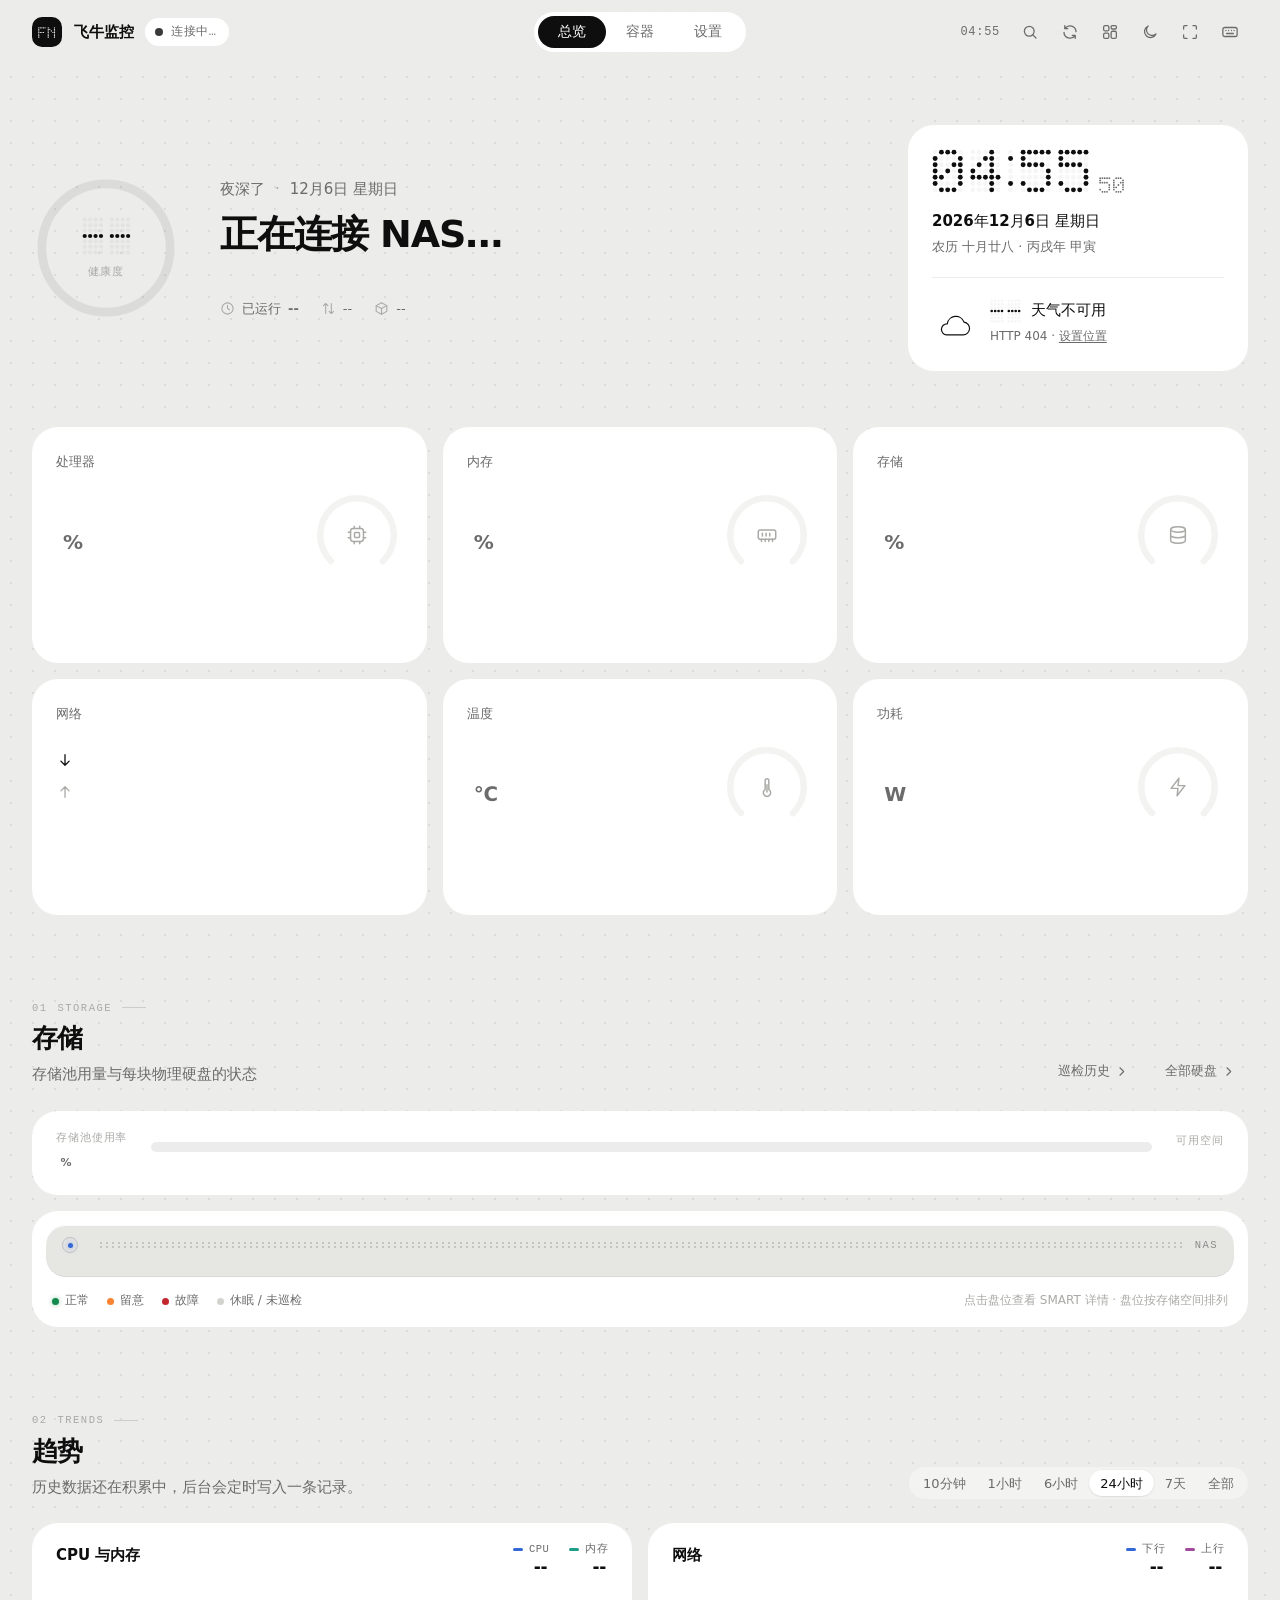
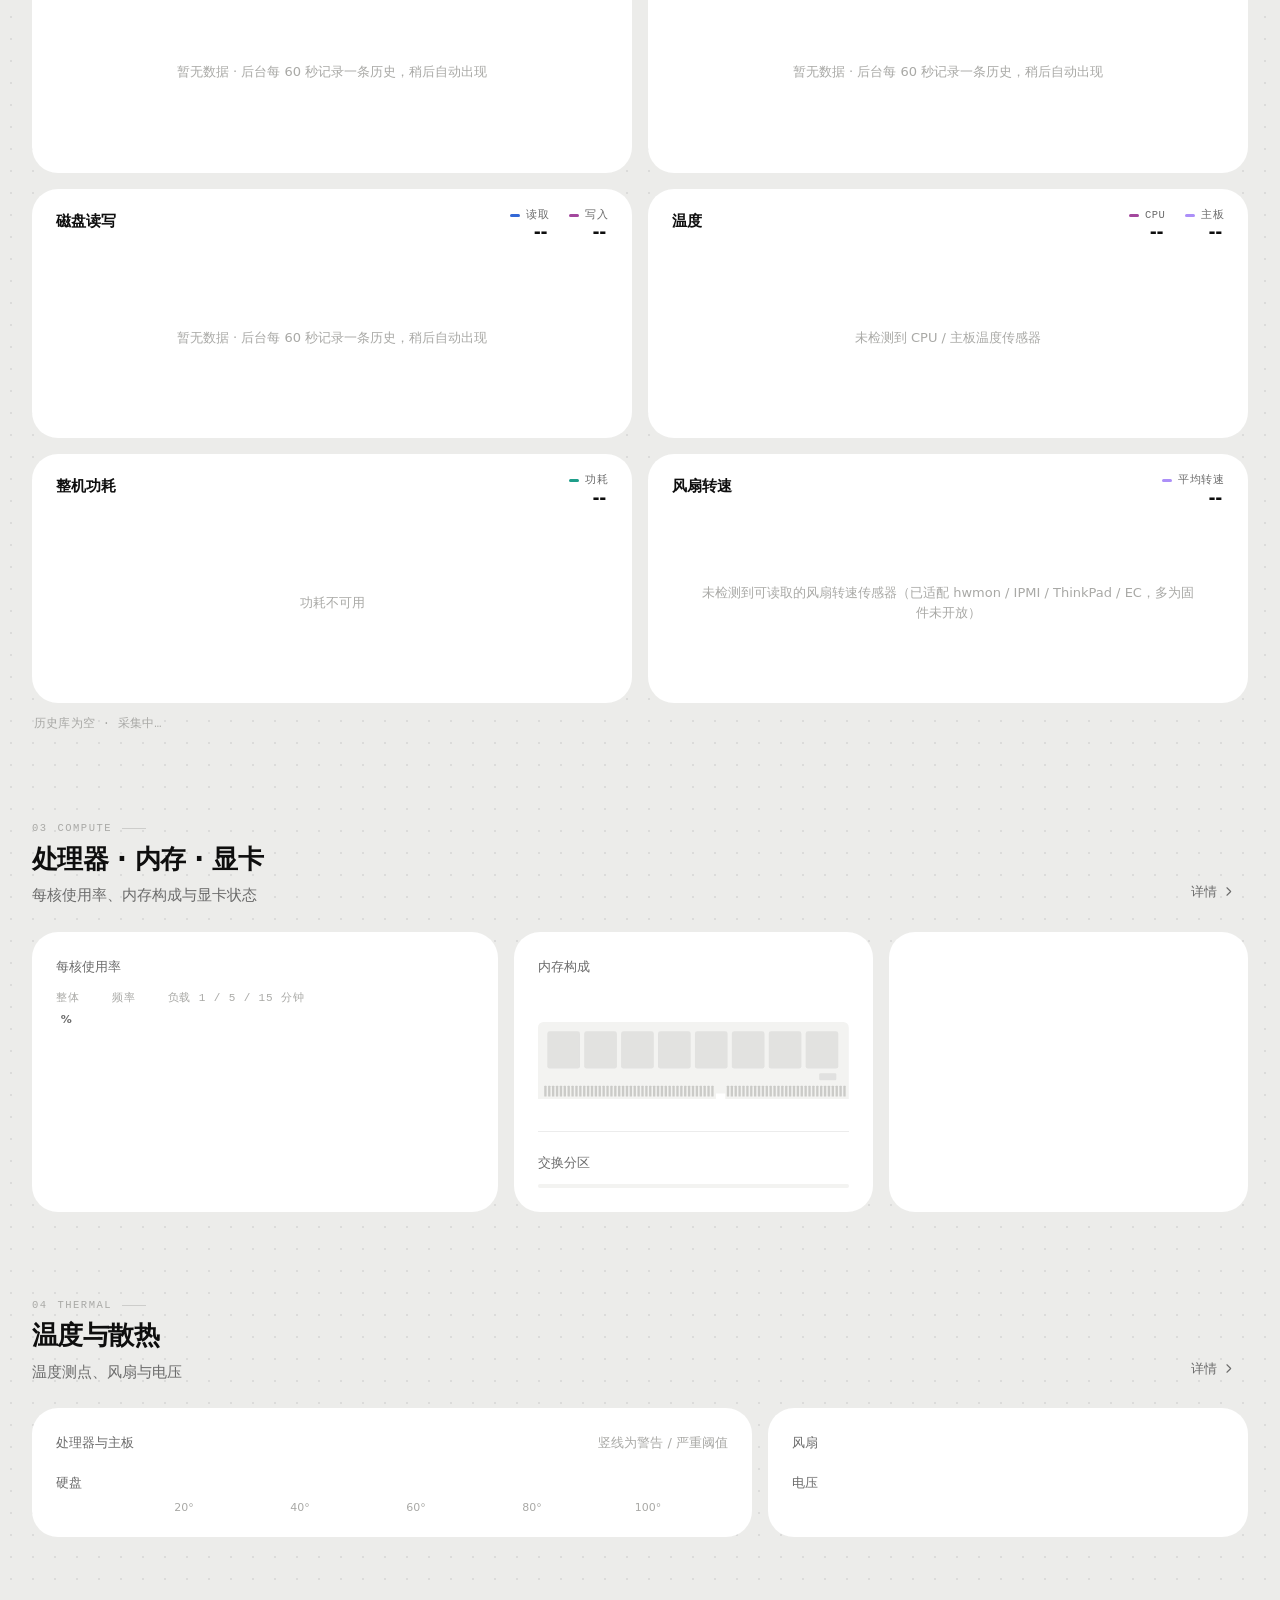
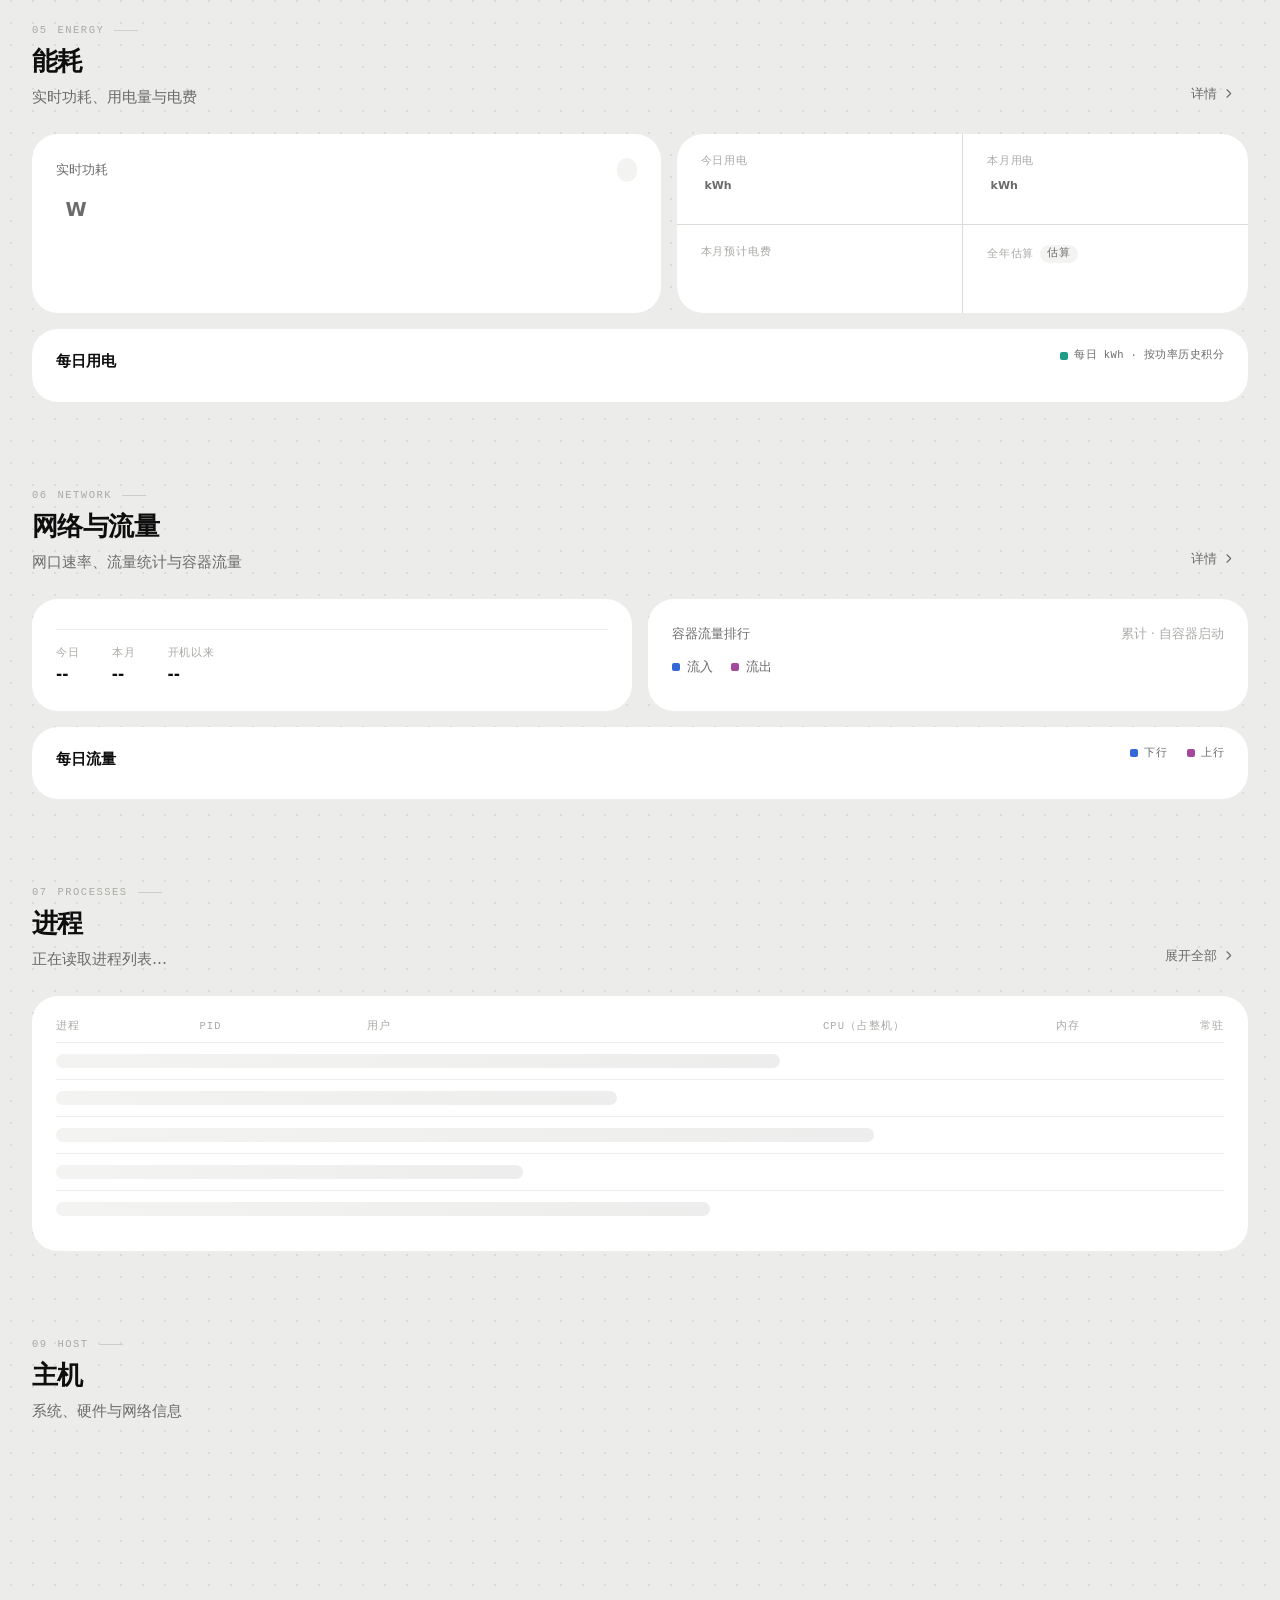
==== commit ab71a3db: "✨ feat(ups) 新增「电源」页：UPS 健康监控 + 8 类事件告警 + 可选关机保护 经系统 NUT（upsc）只读接入 UPS，零第三方依赖：  采集与看板 - 独立「电源」页：状态位（在" ====
--- a/app/www/index.html
+++ b/app/www/index.html
@@ -1287,6 +1287,48 @@
 @media (max-width: 720px){.idrac-disks .hr,.idrac-disks .dr{grid-template-columns:32px minmax(0,1fr) 58px}
 .idrac-disks .hr>span:nth-child(3),.idrac-disks .hr>span:nth-child(4),.idrac-disks .dr>span:nth-child(3),.idrac-disks .dr>span:nth-child(4){display:none}
 }
+.set-sub{margin:14px 0 2px;color:var(--ink-3);font-size:10px;font-weight:600;letter-spacing:.08em;text-transform:uppercase}
+.set-card>.set-sub:first-child{margin-top:0}
+.blk-row .lbl{transition:opacity .15s ease}
+.blk-row.blk-off .lbl{opacity:.5}
+.mod-dek .warn.dismissible>b{flex:none;white-space:nowrap}
+.mod-dek.has-warn{max-width:82ch}
+.ups-chips{display:flex;flex-wrap:wrap;gap:6px;margin:0 0 var(--s4)}
+.ups-chips .pill{white-space:nowrap}
+.ups-guard{display:flex;align-items:center;flex-wrap:wrap;gap:8px 10px;margin:0 0 var(--s5);padding:10px var(--s4);border-radius:var(--r-md);background:var(--card);border:1px solid var(--line);font-size:var(--fs-sm)}
+.ups-guard b{font-weight:600}
+.ups-guard .ug-dot{width:8px;height:8px;border-radius:50%;background:var(--ink-3);flex:none}
+.ups-guard .ug-note{color:var(--ink-3);font-size:var(--fs-xs)}
+.ups-guard .ug-count{font-family:var(--font-mono);font-size:var(--fs-h3);margin-left:auto;letter-spacing:.02em}
+.ups-guard[data-tone="warn"]{border-color:var(--warn-fill);background:var(--warn-soft)}
+.ups-guard[data-tone="warn"] .ug-dot{background:var(--warn-fill)}
+.ups-guard[data-tone="crit"]{border-color:var(--crit);background:var(--crit-soft)}
+.ups-guard[data-tone="crit"] .ug-dot{background:var(--crit);animation:ug-pulse 1.6s var(--ease) infinite}
+@keyframes ug-pulse{0%,100%{opacity:1}
+50%{opacity:.35}
+}
+.up-score{margin:4px 0 2px}
+.up-basis{margin:6px 0 0;font-size:var(--fs-sm);color:var(--ink-2);line-height:1.65}
+.up-notes{margin:8px 0 0;padding-left:16px;font-size:var(--fs-xs);color:var(--ink-3);line-height:1.7}
+.up-ev{padding-top:4px;padding-bottom:4px}
+.ev-row{display:grid;grid-template-columns:92px 92px minmax(0,1fr) auto;align-items:baseline;gap:var(--s3);padding:8px 0;border-top:1px solid var(--line);font-size:var(--fs-sm)}
+.ev-row:first-child{border-top:0}
+.ev-ts{font-family:var(--font-mono);font-size:var(--fs-xs);color:var(--ink-3);white-space:nowrap}
+.ev-tag{font-weight:600;white-space:nowrap}
+.ev-row[data-lv="crit"] .ev-tag{color:var(--crit)}
+.ev-row[data-lv="warn"] .ev-tag{color:var(--warn-fill)}
+.ev-row[data-lv="ok"] .ev-tag{color:var(--ok)}
+.ev-note{color:var(--ink-2);overflow-wrap:anywhere}
+.ev-meta{font-family:var(--font-mono);font-size:var(--fs-xs);color:var(--ink-3);white-space:nowrap}
+@media (max-width: 640px){.ev-row{grid-template-columns:1fr auto;row-gap:2px}
+.ev-ts{grid-column:1}
+.ev-meta{grid-column:2;text-align:right}
+.ev-tag,.ev-note{grid-column:1 / -1}
+}
+.up-evs{display:flex;flex-wrap:wrap;gap:6px;justify-content:flex-start}
+.up-acts{display:inline-flex;gap:8px;flex-wrap:wrap;justify-content:flex-end}
+.up-warn{display:flex;gap:6px;align-items:flex-start;margin:10px 0 2px;color:var(--warn-fill)}
+.up-conf{display:grid;gap:4px;justify-items:start}
 </style>
 </head>
 <body>
@@ -1299,6 +1341,7 @@
     <symbol id="i-net" viewBox="0 0 24 24"><path d="M7.5 20V4m0 0L4 7.5M7.5 4 11 7.5M16.5 4v16m0 0L13 16.5m3.5 3.5 3.5-3.5"/></symbol>
     <symbol id="i-temp" viewBox="0 0 24 24"><path d="M14 14.76V5a2 2 0 1 0-4 0v9.76a4 4 0 1 0 4 0Z"/><path d="M12 9.5v8"/></symbol>
     <symbol id="i-bolt" viewBox="0 0 24 24"><path d="M13 2.5 4.5 13.5H12l-1 8 8.5-11H12l1-8Z"/></symbol>
+    <symbol id="i-battery" viewBox="0 0 24 24"><rect x="2.5" y="7" width="16" height="10" rx="2.5"/><path d="M21 10.5v3"/><path d="M5.5 10v4M9 10v4M12.5 10v4"/></symbol>
     <symbol id="i-fan" viewBox="0 0 24 24"><circle cx="12" cy="12" r="1.8"/><g id="fanblade"><path d="M12 10.2C11 7.6 11.4 4 14 3.6c2.4-.4 3.2 2.6 1.4 4.1-1 .9-2.2 1.6-3.4 2.5Z"/></g><use href="#fanblade" transform="rotate(120 12 12)"/><use href="#fanblade" transform="rotate(240 12 12)"/></symbol>
     <symbol id="i-gpu" viewBox="0 0 24 24"><rect x="2.5" y="6" width="19" height="11" rx="2"/><circle cx="9" cy="11.5" r="3"/><path d="M15.5 9.5h3M15.5 13.5h3M5.5 17v3"/></symbol>
     <symbol id="i-hdd" viewBox="0 0 24 24"><rect x="4.5" y="2.5" width="15" height="19" rx="3"/><circle cx="12" cy="10" r="4"/><path d="M12 10h.01M8 18h.01M14.5 13.5 12 10"/></symbol>
@@ -1369,6 +1412,7 @@
       <button role="tab" type="button" data-page="overview" aria-selected="true">总览</button>
       <button role="tab" type="button" data-page="docker" aria-selected="false">容器</button>
       <button role="tab" type="button" data-page="vms" aria-selected="false" hidden>虚拟机</button>
+      <button role="tab" type="button" data-page="ups" aria-selected="false" hidden>电源</button>
       <button role="tab" type="button" data-page="settings" aria-selected="false">设置</button>
     </nav>
     <div class="tools">
@@ -1395,6 +1439,10 @@
   <section class="page" id="page-vms" data-page="vms" aria-label="虚拟机" hidden>
     <div class="layout" data-layout="vms" id="layout-vms"></div>
   </section>
+  <section class="page" id="page-ups" data-page="ups" aria-label="电源" hidden>
+    <div id="upsGuard"></div>
+    <div class="layout" data-layout="ups" id="layout-ups"></div>
+  </section>
   <section class="page" id="page-settings" data-page="settings" aria-label="设置" hidden>
     <div class="page-head">
       <div>
@@ -1413,6 +1461,7 @@
   <button type="button" data-page="overview" aria-selected="true"><svg class="i"><use href="#i-home"/></svg>总览</button>
   <button type="button" data-page="docker" aria-selected="false"><svg class="i"><use href="#i-box"/></svg>容器</button>
   <button type="button" data-page="vms" aria-selected="false" hidden><svg class="i"><use href="#i-vm"/></svg>虚拟机</button>
+  <button type="button" data-page="ups" aria-selected="false" hidden><svg class="i"><use href="#i-battery"/></svg>电源</button>
   <button type="button" data-page="settings" aria-selected="false"><svg class="i"><use href="#i-gear"/></svg>设置</button>
 </nav>
 
@@ -2026,10 +2075,10 @@
 const RANGES = [['10m', '10分钟'], ['1h', '1小时'], ['6h', '6小时'], ['24h', '24小时'], ['7d', '7天'], ['all', '全部']];
 const RANGE_SEC = { '10m': 600, '1h': 3600, '6h': 21600, '24h': 86400, '7d': 604800, all: 0 };
 const RANGE_TXT = { '10m': '过去 10 分钟', '1h': '过去 1 小时', '6h': '过去 6 小时', '24h': '过去 24 小时', '7d': '过去 7 天', all: '保留期内' };
-const LAYOUT_DEFAULT = { overview: ['metrics', 'storage', 'trends', 'compute', 'thermal', 'energy', 'network', 'procs', 'monthly', 'host'], docker: ['containers', 'ports', 'apps'], vms: ['vms'] };
+const LAYOUT_DEFAULT = { overview: ['metrics', 'storage', 'trends', 'compute', 'thermal', 'energy', 'network', 'procs', 'monthly', 'host'], docker: ['containers', 'ports', 'apps'], vms: ['vms'], ups: ['upsov', 'upstrend', 'upsevents'] };
 const LEGACY_THEME = { dark: ['dark', 'black'], light: ['light', 'black'], blue: ['light', 'blue'], fresh: ['light', 'green'], green: ['light', 'green'], yellow: ['light', 'yellow'], cyan: ['light', 'cyan'] };
 function uiDefaults() {
-return { theme: 'light', accent: 'black', dotMatrix: true, motion: true, fontScale: 1, range: '24h', layoutVersion: LAYOUT_VERSION, layout: { overview: [], docker: [], vms: [] }, hidden: { overview: [], docker: [], vms: [] }, thresholds: sanitizeTH({}), ignored: [] };
+return { theme: 'light', accent: 'black', dotMatrix: true, motion: true, fontScale: 1, range: '24h', layoutVersion: LAYOUT_VERSION, layout: { overview: [], docker: [], vms: [], ups: [] }, hidden: { overview: [], docker: [], vms: [], ups: [] }, thresholds: sanitizeTH({}), ignored: [] };
 }
 const cleanIgnored = a => Array.isArray(a) ? a.filter(x => x && typeof x.key === 'string' && x.key.length <= 120 && typeof x.fp === 'string' && x.fp.length <= 400)
 .map(x => ({ key: x.key, fp: x.fp, label: String(x.label || x.key).slice(0, 160), level: ['warn', 'crit', 'info'].includes(x.level) ? x.level : 'warn', at: +x.at || 0 }))
@@ -2072,8 +2121,9 @@
 const S = {
 page: 'overview', sheet: null, editing: false, ticks: 0,
 o: null, cfg: null, docker: null, vms: null, vmTab: store.get('vmTab', false), procs: null, apps: null, ports: null, traffic: null, pstats: null, monthly: null, weather: null,
+ups: null, upsTab: store.get('upsTab', false), upsev: null, upsGuard: null,
 online: null, fails: 0, lastOk: 0, cpuHigh: 0,
-live: { cpu: [], mem: [], temp: [], tempMb: [], power: [], rx: [], tx: [], dr: [], dw: [], fan: [], disk: [], load: [] },
+live: { cpu: [], mem: [], temp: [], tempMb: [], power: [], rx: [], tx: [], dr: [], dw: [], fan: [], disk: [], load: [], upsLoad: [], upsChg: [], upsRt: [], upsInV: [], upsOutV: [], upsBatV: [], upsTemp: [] },
 ctrBuf: {}, vmBuf: {}, diskBuf: {}, visible: new Set(),
 smartDetail: {},
 diskHealth: null,
@@ -2104,6 +2154,9 @@
 };
 const WARN_DISMISS_KEY = 'fnmWarnDismiss';
 const diskIcon = d => diskKind(d) === 'hdd' || diskKind(d) === 'disk' ? 'hdd' : 'ssd';
+const diskSlot = d => (d && d.slot != null && d.slot !== '' && isFinite(+d.slot)) ? +d.slot : null;
+const diskLabel = d => { const s = diskSlot(d); return s != null ? `插槽 ${s}` : String((d && d.name) || ''); };
+const diskLabelByName = (o, name) => diskLabel(disksOf(o).find(z => z.name === name) || { name });
 const SMART_KEYS = [['reallocated_sectors', '重映射扇区'], ['reallocated_events', '重映射事件'], ['pending_sectors', '待映射扇区'], ['uncorrectable', '无法纠正错误'], ['udma_crc', 'UDMA CRC 错误']];
 function smartState(d) {
 const h = String(d.health || '').toUpperCase();
@@ -2338,10 +2391,10 @@
 const t = cpuTemp(o), lt = LV.temp(t);
 if (lt) add(lt, 'temp', `CPU 温度${lt === 'crit' ? '过高' : '偏高'}（${F.int(t)}℃）`, 'temp');
 disksOf(o).forEach(d => {
-const sk = 'disk/' + d.name, sm = smartState(d);
-if (sm.lv === 'crit' || sm.lv === 'warn') add(sm.lv, 'smart:' + d.name, `${d.name}：${sm.text}`, sk, null, [sm.lv, String(d.health || '').toUpperCase()].concat(SMART_KEYS.map(([k]) => +d[k] || 0)).join(':'));
-if (!isSleep(d)) { const ld = LV.dtemp(d.temp); if (ld) add(ld, 'dt:' + d.name, `${d.name} 温度${ld === 'crit' ? '过高' : '偏高'}（${F.int(d.temp)}℃）`, sk); }
-if (+d.total > 0) { const lcap = LV.cap(d.percent); if (lcap && Math.abs((+d.percent) - (+o.disk_total)) > 0.5) add(lcap, 'cap:' + d.name, `${d.name} 已用 ${F.int(d.percent)}%`, sk); }
+const sk = 'disk/' + d.name, sm = smartState(d), lb = diskLabel(d);
+if (sm.lv === 'crit' || sm.lv === 'warn') add(sm.lv, 'smart:' + d.name, `${lb}：${sm.text}`, sk, null, [sm.lv, String(d.health || '').toUpperCase()].concat(SMART_KEYS.map(([k]) => +d[k] || 0)).join(':'));
+if (!isSleep(d)) { const ld = LV.dtemp(d.temp); if (ld) add(ld, 'dt:' + d.name, `${lb} 温度${ld === 'crit' ? '过高' : '偏高'}（${F.int(d.temp)}℃）`, sk); }
+if (+d.total > 0) { const lcap = LV.cap(d.percent); if (lcap && Math.abs((+d.percent) - (+o.disk_total)) > 0.5) add(lcap, 'cap:' + d.name, `${lb} 已用 ${F.int(d.percent)}%`, sk); }
 });
 (o.raid || []).forEach(r => { const bad = (r.members || []).filter(x => /\(F\)/.test(x)); if (bad.length) add('crit', 'raid:' + r.device, `阵列 ${r.device} 有成员盘故障`, 'storage', null, 'crit:' + bad.slice().sort().join('|')); });
 const rc = o.raidcard || {};
@@ -2351,6 +2404,17 @@
 });
 const dk = S.docker || o.docker;
 if (dockerOk(dk)) { const stopped = (dk.containers || []).filter(x => !ctrRun(x)); if (stopped.length) add('info', 'docker', `${stopped.length} 个容器未运行`, null, 'docker', stopped.map(x => x.name).sort().join('|')); }
+const up = S.ups;
+if (up && +((up.config || {}).enabled || up.enabled) && up.live) {
+const ust = +up.live.st || 0, state = up.state || 'ok';
+if (ust & 2) add('crit', 'ups:ob', '市电中断，UPS 正以电池供电', null, 'ups');
+if (ust & 4) add('crit', 'ups:lb', 'UPS 电池电量过低，随时可能关机', null, 'ups');
+if (ust & 8) add('warn', 'ups:rb', 'UPS 报告需要更换电池', null, 'ups');
+if (ust & 1024) add('warn', 'ups:over', 'UPS 输出过载', null, 'ups');
+if (state === 'stale') add('warn', 'ups:stale', 'UPS 通信中断（data stale）', null, 'ups');
+else if (state !== 'ok' && state !== 'init') add('warn', 'ups:err', 'UPS 读取异常：' + (up.error || state), null, 'ups');
+else if (up.health && /^(critical|poor)$/.test(up.health.grade)) add('warn', 'ups:health', 'UPS 电池' + (up.health.grade_cn || '容量衰减'), null, 'ups');
+}
 const issues = [], ignored = [];
 all.forEach(it => { const ig = Ignore.get(it.key); if (ig && ig.fp === it.fp) ignored.push(it); else { if (ig) { it.changed = true; it.text += ' · 较忽略时有变化'; } issues.push(it); } });
 const level = issues.some(i => i.level === 'crit') ? 'crit' : issues.some(i => i.level === 'warn') ? 'warn' : 'ok';
@@ -2410,6 +2474,7 @@
 const it = this.issues && this.issues[+b.dataset.i]; if (!it) return;
 if (it.sheet) openSheet(it.sheet);
 else if (it.go === 'docker') { Docker.setFilter('exited'); go('docker'); }
+else if (it.go === 'ups') go('ups');
 else if (it.go === 'retry') Poll.run('overview');
 });
 this.r.issues.addEventListener('click', e => { if (e.target.closest('[data-ignored]')) openSheet('health'); });
@@ -2564,14 +2629,14 @@
 st('disk', ld || (smartBad ? 'warn' : ''), !has ? '无存储池' : ld ? (ld === 'crit' ? '将满' : '偏满') : smartBad ? smartBad + ' 块需留意' : '充足');
 setText(x.diskSub, has ? `${F.dsizeStr(o.disk_used)} / ${F.dsizeStr(o.disk_size)}${dd.length ? ` · ${dd.length} 块硬盘` : ''}${sleeping ? ` · ${sleeping} 块休眠` : ''}` : (dd.length ? `${dd.length} 块硬盘 · 未读取到存储池用量` : '未检测到存储'));
 const sig = dd.map(d => d.name).join(',');
-if (m.pipSig !== sig) { m.pipSig = sig; x.diskFoot.innerHTML = dd.length ? `<div class="drive-pips">${dd.slice(0, 12).map(d => `<div><div class="pip" data-d="${esc(d.name)}"><i></i></div><span>${esc(d.name.replace(/^nvme(\d+)n1$/, 'nvme$1'))}</span></div>`).join('')}</div>` : ''; }
+if (m.pipSig !== sig) { m.pipSig = sig; x.diskFoot.innerHTML = dd.length ? `<div class="drive-pips">${dd.slice(0, 12).map(d => `<div><div class="pip" data-d="${esc(d.name)}"><i></i></div><span>${diskSlot(d) != null ? F.int(diskSlot(d)) : esc(d.name.replace(/^nvme(\d+)n1$/, 'nvme$1'))}</span></div>`).join('')}</div>` : ''; }
 dd.slice(0, 12).forEach(d => {
 const p = x.diskFoot.querySelector(`[data-d="${CSS.escape(d.name)}"]`); if (!p) return;
 const sl = isSleep(d), sm = smartState(d), has2 = +d.total > 0;
 setCls(p, 'pip', sl ? 'sleep' : ['warn', 'crit'].includes(sm.lv) ? 'warn' : '');
 p.firstChild.style.height = (has2 ? clamp(+d.percent, 0, 100) : 0).toFixed(1) + '%';
 const pc = sl || !has2 ? '' : rampAt(+d.percent, 'cap'); if (p.firstChild.style.background !== pc) p.firstChild.style.background = pc;
-p.title = `${d.name} · ${has2 ? '已用 ' + F.int(d.percent) + '%' : '未挂载 / 无用量数据'}${sl ? ' · 休眠中' : ''}`;
+p.title = `${diskSlot(d) != null ? `插槽 ${diskSlot(d)} · ` : ''}${d.name} · ${has2 ? '已用 ' + F.int(d.percent) + '%' : '未挂载 / 无用量数据'}${sl ? ' · 休眠中' : ''}`;
 });
 const rx = sumRx(o), tx = sumTx(o), ni = nets(o);
 dnumU(x.rxV, x.rxU, ni.length ? rx : null, F.rate); dnumU(x.txV, x.txU, ni.length ? tx : null, F.rate);
@@ -2630,14 +2695,14 @@
 const k = diskKind(d);
 const v = volOf(d);
 const volTxt = v ? `存储空间 vol${v}` : '未挂载';
-const el = mount(`<button class="bay" type="button" data-sheet="disk/${esc(encodeURIComponent(d.name))}" data-type="${k === 'nvme' ? 'nvme' : 'hdd'}" aria-label="硬盘 ${esc(d.name)}，${esc(vendorModel(d))}，${esc(volTxt)}，查看详情">
+const el = mount(`<button class="bay" type="button" data-sheet="disk/${esc(encodeURIComponent(d.name))}" data-type="${k === 'nvme' ? 'nvme' : 'hdd'}" aria-label="硬盘 ${esc(diskLabel(d))}（${esc(d.name)}），${esc(vendorModel(d))}，${esc(volTxt)}，查看详情">
 <span class="bay-top"><span title="${esc(volTxt)}">${volLabel(d)}</span><span class="bay-warn">${ic('alert')}</span><i class="bay-led" data-ref="led"></i></span>
 <span class="bay-body">
 <span class="bay-gauge" data-ref="g"></span>
 <span class="bay-zz" aria-hidden="true"><span class="dm" data-dm="Zz"></span>休眠</span>
 <span class="bay-info">
 <span class="bay-temp"><span data-ref="t">--</span><small>℃</small></span>
-<span class="bay-name">${esc(d.name)}</span>
+<span class="bay-name">${esc(diskLabel(d))}</span>
 <span class="bay-model">${esc(vendorModel(d))}</span>
 <span class="bay-cap" data-ref="cap"></span>
 </span>
@@ -2668,8 +2733,8 @@
 const hasCap = +d.total > 0;
 el._g.set(hasCap ? +d.percent / 100 : 0, bs.lv === 'crit' ? 'crit' : bs.lv === 'warn' ? 'warn' : (LV.cap(d.percent) || ''), 'cap');
 setText(r.cap, hasCap ? `${F.int(d.percent)}% · ${F.dsizeStr(d.used)} / ${F.dsizeStr(d.total)}` : `${F.dsizeStr(d.size)} · 未挂载`);
-el.title = sl ? `${d.name} 已停转，监控不会唤醒它`
-: `${d.name} · ${bs.text}${bs.detail ? '：' + bs.detail : ''}${S.diskHealth && S.diskHealth.last_ts ? '（巡检于 ' + scanAgo() + '）' : ''}`;
+el.title = sl ? `${diskLabel(d)}（${d.name}） 已停转，监控不会唤醒它`
+: `${diskLabel(d)}（${d.name}） · ${bs.text}${bs.detail ? '：' + bs.detail : ''}${S.diskHealth && S.diskHealth.last_ts ? '（巡检于 ' + scanAgo() + '）' : ''}`;
 });
 const ago = scanAgo();
 if (x.scanAgo) setText(x.scanAgo, S.diskHealth ? (ago ? `巡检于 ${ago}` : '尚未巡检') : '');
@@ -2682,9 +2747,9 @@
 const line = list => {
 const d0 = list[0], bs = bayState(d0), v = volOf(d0);
 const cap = d0.size ? ' ' + F.dsizeStr(d0.size) : '';
-const where = [v ? `vol${v}` : '未挂载', d0.slot ? `插槽 ${d0.slot}` : ''].filter(Boolean).join(' · ');
+const where = [v ? `vol${v}` : '未挂载', diskSlot(d0) == null ? d0.name : ''].filter(Boolean).join(' · ');
 const more = list.length > 1 ? ` 等 ${list.length} 块` : '';
-return `<b>${esc(d0.name)}</b> · ${esc(vendorModel(d0))}${cap}${where ? ' · ' + esc(where) : ''}${more}：${esc(bs.text)}${bs.detail ? ' · ' + esc(bs.detail) : ''}，建议确认备份。`;
+return `<b>${esc(diskLabel(d0))}</b> · ${esc(vendorModel(d0))}${cap}${where ? ' · ' + esc(where) : ''}${more}：${esc(bs.text)}${bs.detail ? ' · ' + esc(bs.detail) : ''}，建议确认备份。`;
 };
 const sig = warnD.map(d => `${d.name}:${bayState(d).lv}:${bayState(d).detail || ''}`).join('|');
 let hidden = '';
@@ -2693,8 +2758,9 @@
 dek += `<span class="warn dismissible" data-warn="${esc(sig)}">${line(warnD)}<button class="warn-x" type="button" aria-label="隐藏本次提醒" title="隐藏本次提醒（状态有变化时会重新出现）">${ic('x')}</button></span>`;
 }
 }
-if (unknownD.length && S.diskHealth) dek += `<span class="faint">${unknownD.map(d => esc(d.name)).join('、')} 未巡检</span>。`;
-if (sleepD.length) dek += `${sleepD.map(d => esc(d.name)).join('、')} 正在休眠。`;
+if (unknownD.length && S.diskHealth) dek += `<span class="faint">${unknownD.map(d => esc(diskLabel(d))).join('、')} 未巡检</span>。`;
+if (sleepD.length) dek += `${sleepD.map(d => esc(diskLabel(d))).join('、')} 正在休眠。`;
+if (m.r.dek) m.r.dek.classList.toggle('has-warn', dek.includes('warn dismissible'));
 setHTML(m.r.dek, dek);
 const bx = m.r.dek && m.r.dek.querySelector ? m.r.dek.querySelector('.warn-x') : null;
 if (bx) bx.onclick = ev => {
@@ -2707,7 +2773,8 @@
 },
 });
 const SERIES_SRC = { 'net.rx': ['net', 'rx'], 'net.tx': ['net', 'tx'], 'diskio.r': ['diskio', 'r'], 'diskio.w': ['diskio', 'w'], 'net_bytes.rx': ['net_bytes', 'rx'], 'net_bytes.tx': ['net_bytes', 'tx'] };
-const LIVE_OF = { cpu: 'cpu', mem: 'mem', 'net.rx': 'rx', 'net.tx': 'tx', 'diskio.r': 'dr', 'diskio.w': 'dw', temp: 'temp', temp_mb: 'tempMb', power: 'power', fan_avg: 'fan', disk_total: 'disk', load1: 'load' };
+const LIVE_OF = { cpu: 'cpu', mem: 'mem', 'net.rx': 'rx', 'net.tx': 'tx', 'diskio.r': 'dr', 'diskio.w': 'dw', temp: 'temp', temp_mb: 'tempMb', power: 'power', fan_avg: 'fan', disk_total: 'disk', load1: 'load',
+ups_load: 'upsLoad', ups_chg: 'upsChg', ups_rt: 'upsRt', ups_in_v: 'upsInV', ups_out_v: 'upsOutV', ups_bat_v: 'upsBatV', ups_temp: 'upsTemp' };
 const histIv = () => (S.cfg && S.cfg.history_interval) || 60;
 async function fetchSeries(keys, range) {
 const bases = [...new Set(keys.map(k => (SERIES_SRC[k] || [k])[0]))], res = {};
@@ -2914,7 +2981,7 @@
 ((o.sensors || {}).temps || []).forEach((t, i) => { if (t.type === 'disk' || !ok(t.value)) return; L.push({ k: 's' + i + t.name, label: t.name, v: +t.value, kind: t.type === 'cpu' ? 'cpu' : 'other', max: t.max, crit: t.crit }); });
 return all ? L : L.slice(0, 6);
 }
-const diskThermo = o => disksOf(o).filter(d => ok(d.temp)).map(d => ({ k: 'd-' + d.name, label: d.name + (isSleep(d) ? ' · 休眠' : ''), v: +d.temp, kind: 'disk', sleep: isSleep(d) }));
+const diskThermo = o => disksOf(o).filter(d => ok(d.temp)).map(d => ({ k: 'd-' + d.name, label: diskLabel(d) + (isSleep(d) ? ' · 休眠' : ''), v: +d.temp, kind: 'disk', sleep: isSleep(d) }));
 const tMarks = t => t.kind === 'cpu' ? [TH.tempWarn, TH.tempCrit] : t.kind === 'disk' ? [TH.diskTempWarn, TH.diskTempCrit] : [t.max, t.crit].filter(ok);
 const tLv = t => t.kind === 'cpu' ? LV.temp(t.v) : t.kind === 'disk' ? LV.dtemp(t.v) : (ok(t.crit) && t.v >= t.crit ? 'crit' : ok(t.max) && t.v >= t.max ? 'warn' : '');
 const tRamp = t => t.kind === 'disk' ? 'dtemp' : 'temp';
@@ -3185,15 +3252,18 @@
 id: 'procs', page: 'overview', dc: 'cpu', kicker: 'PROCESSES', title: '进程', dek: '按 CPU 占用排序的进程',
 actions: m => { const b = mount(`<button class="link-btn" type="button">展开全部${ic('chev', 'i-sm')}</button>`); b.onclick = () => { m.all = !m.all; b.firstChild.textContent = m.all ? '收起' : '展开全部'; runUpdate(m); }; return b; },
 build(body, m) {
-body.innerHTML = `<div class="card pad" style="overflow-x:auto"><table class="tbl"><thead><tr><th>进程</th><th class="hide-m">PID</th><th class="hide-m">用户</th><th class="r">CPU</th><th class="r">内存</th><th class="r hide-m">常驻</th></tr></thead><tbody data-ref="tb">${Array.from({ length: 5 }, (_, i) => `<tr><td colspan="6"><div class="skel" style="height:14px;width:${[62, 48, 70, 40, 56][i]}%"></div></td></tr>`).join('')}</tbody></table><div data-ref="empty"></div></div>`;
+body.innerHTML = `<div class="card pad" style="overflow-x:auto"><table class="tbl"><thead><tr><th>进程</th><th class="hide-m">PID</th><th class="hide-m">用户</th><th class="r">CPU（占整机）</th><th class="r">内存</th><th class="r hide-m">常驻</th></tr></thead><tbody data-ref="tb">${Array.from({ length: 5 }, (_, i) => `<tr><td colspan="6"><div class="skel" style="height:14px;width:${[62, 48, 70, 40, 56][i]}%"></div></td></tr>`).join('')}</tbody></table><div data-ref="empty"></div></div>`;
 m.x = collect(body); m.rows = {};
 setText(m.r.dek, '正在读取进程列表…');
 },
 update(o, m) {
 const p = S.procs; if (!p) return;
+const ncpu = ((S.o && S.o.cpu && S.o.cpu.logical_cpus) || 0) || 1;
+const shareOf = pr => Math.max(0, +pr.cpu || 0) / ncpu;
+const fmtShare = v => v >= 10 ? F.d1(v) : v.toFixed(2);
 const list = (p.processes || []).slice(0, m.all ? 20 : 10), tb = m.x.tb;
 if (!m.cleared) { m.cleared = true; tb.innerHTML = ''; }
-setHTML(m.x.empty, list.length ? '' : emptyHTML('暂无进程数据', '需要系统 ps 命令（procps）'));
+setHTML(m.x.empty, list.length ? '' : emptyHTML('暂无进程数据', '需要读取 /proc 进程信息'));
 list.forEach(pr => {
 const key = pr.pid + ':' + pr.comm; let row = m.rows[key];
 if (!row) {
@@ -3201,15 +3271,19 @@
 row._r = collect(row); m.rows[key] = row;
 }
 tb.append(row);
-setText(row._r.c, F.d1(pr.cpu) + '%'); inkTo(row._r.c, rampInk(+pr.cpu || 0, 'cpu'));
-rampBar(row._r.b, clamp(+pr.cpu || 0, 0, 100), 'cpu');
+const share = shareOf(pr);
+setText(row._r.c, fmtShare(share) + '%');
+row._r.c.title = `单核累计 ${F.d1(pr.cpu)}% ≈ ${F.d1(share * ncpu / 100)} 个核心满载`;
+inkTo(row._r.c, rampInk(share, 'cpu'));
+rampBar(row._r.b, clamp(share, 0, 100), 'cpu');
 setText(row._r.m, F.d1(pr.mem) + '%'); setText(row._r.rss, F.bytesStr(pr.rss));
 });
 const keep = new Set(list.map(pr => pr.pid + ':' + pr.comm));
 Object.keys(m.rows).forEach(k => { if (!keep.has(k)) { m.rows[k].remove(); delete m.rows[k]; } });
 const [a, b] = list;
-setHTML(m.r.dek, !a ? '没有读取到进程。' : a.cpu < 10 ? '系统很安静，没有进程占用超过 10% 的 CPU。按 CPU 占用排序，每 15 秒刷新。'
-: `<b>${esc(a.comm)}</b>${b ? ` 与 <b>${esc(b.comm)}</b>` : ''} 最活跃。按 CPU 占用排序，每 15 秒刷新。`);
+const shareA = a ? shareOf(a) : 0;
+setHTML(m.r.dek, !a ? '没有读取到进程。' : shareA < 1 ? `系统很安静，没有进程占用整机超过 1% 的 CPU。按 CPU 占用排序，每 10 秒刷新。`
+: `<b>${esc(a.comm)}</b>${b ? ` 与 <b>${esc(b.comm)}</b>` : ''} 最活跃，占整机 ${F.d1(shareA)}%（≈${F.d1(shareA * ncpu / 100)} 个核心满载）。按 CPU 占用排序，每 10 秒刷新。`);
 },
 });
 const CN_M = ['一', '二', '三', '四', '五', '六', '七', '八', '九', '十', '十一', '十二'];
@@ -3334,7 +3408,7 @@
 disksOf(o).forEach(d => {
 const sm = smartState(d), dt = isSleep(d) ? '' : LV.dtemp(d.temp);
 const st = sm.lv === 'crit' || dt === 'crit' ? 'crit' : sm.lv === 'warn' || dt === 'warn' ? 'warn' : sm.lv === 'sleep' ? 'sleep' : sm.lv === 'none' ? 'none' : true;
-html += row(st, `硬盘 ${esc(d.name)}`, isSleep(d) ? '休眠中，未唤醒检测' : `${esc(sm.text)}${ok(d.temp) ? ` · ${F.int(d.temp)}℃` : ''}${+d.total > 0 ? ` · 已用 ${F.int(d.percent)}%` : ''}`, 'disk/' + encodeURIComponent(d.name));
+html += row(st, `硬盘 ${esc(diskLabel(d))}`, isSleep(d) ? '休眠中，未唤醒检测' : `${esc(sm.text)}${ok(d.temp) ? ` · ${F.int(d.temp)}℃` : ''}${+d.total > 0 ? ` · 已用 ${F.int(d.percent)}%` : ''}`, 'disk/' + encodeURIComponent(d.name));
 });
 const dk = S.docker || o.docker;
 if (dockerOk(dk)) { const stopped = (dk.containers || []).filter(c => !ctrRun(c)); html += row(stopped.length ? 'info' : true, '容器', stopped.length ? `${stopped.slice(0, 4).map(c => esc(c.name)).join('、')}${stopped.length > 4 ? ' 等' : ''} 未运行` : '全部运行中'); }
@@ -3401,7 +3475,7 @@
 const sig = dd.map(d => d.name).join();
 if (x._sig !== sig) {
 x._sig = sig;
-x.disks.innerHTML = dd.length ? dd.map(d => `<div class="row-i tap-row" data-sheet="disk/${esc(encodeURIComponent(d.name))}" style="grid-template-columns:auto minmax(0,1fr) 120px auto"><span class="drive-ico" style="width:36px;height:36px">${ic(diskIcon(d))}</span><div style="min-width:0"><b style="font-weight:600">${esc(d.name)}</b> <span class="faint">${esc(vendorModel(d))}</span><div class="sub" data-io="${esc(d.name)}"></div></div><div><div class="dbar" data-n="20" data-b="${esc(d.name)}"></div><div class="sub tnum" style="text-align:right;margin-top:4px" data-p="${esc(d.name)}"></div></div>${ic('chev', 'i-sm faint')}</div>`).join('') : `<div class="row-i">${emptyHTML('未检测到物理硬盘', '需要 lsblk 支持')}</div>`;
+x.disks.innerHTML = dd.length ? dd.map(d => `<div class="row-i tap-row" data-sheet="disk/${esc(encodeURIComponent(d.name))}" style="grid-template-columns:auto minmax(0,1fr) 120px auto"><span class="drive-ico" style="width:36px;height:36px">${ic(diskIcon(d))}</span><div style="min-width:0"><b style="font-weight:600">${esc(diskLabel(d))}</b> ${diskSlot(d) != null ? `<span class="faint mono">${esc(d.name)}</span> ` : ''}<span class="faint">${esc(vendorModel(d))}</span><div class="sub" data-io="${esc(d.name)}"></div></div><div><div class="dbar" data-n="20" data-b="${esc(d.name)}"></div><div class="sub tnum" style="text-align:right;margin-top:4px" data-p="${esc(d.name)}"></div></div>${ic('chev', 'i-sm faint')}</div>`).join('') : `<div class="row-i">${emptyHTML('未检测到物理硬盘', '需要 lsblk 支持')}</div>`;
 }
 dd.forEach(d => {
 const q = s => x.disks.querySelector(`[${s}="${CSS.escape(d.name)}"]`), io = ioOf(o, d.name), sl = isSleep(d), sm = smartState(d), hc = +d.total > 0;
@@ -3426,13 +3500,14 @@
 setHTML(x.raid, rh);
 const ps = S.pstats, sb = (ps && ps.disks) || [];
 setHTML(x.prot, ps ? (ps.standby_protect === false ? '<span class="pill">保护已关闭</span>' : '<span class="pill ok"><span class="dot"></span>保护中 · 不唤醒休眠硬盘</span>') : '');
-setHTML(x.sb, sb.length ? kvHTML(sb.map(z => [esc(z.name), z.state === 'standby' ? `${ic('moon', 'i-sm')} 休眠` : z.state === 'active/idle' ? '活动' : '<span class="faint">未知</span>'])) : `<div class="card pad">${emptyHTML('无硬盘休眠数据')}</div>`);
+setHTML(x.sb, sb.length ? kvHTML(sb.map(z => [esc(diskLabelByName(o, z.name)), z.state === 'standby' ? `${ic('moon', 'i-sm')} 休眠` : z.state === 'active/idle' ? '活动' : '<span class="faint">未知</span>'])) : `<div class="card pad">${emptyHTML('无硬盘休眠数据')}</div>`);
 };
 },
 },
 disk: {
 icon: a => { const d = disksOf(S.o).find(z => z.name === a); return d ? diskIcon(d) : 'hdd'; },
-title: a => '硬盘 ' + a, sub: (o, a) => { const d = disksOf(o).find(z => z.name === a); return d ? vendorModel(d) : ''; },
+title: a => '硬盘 ' + diskLabelByName(S.o, a),
+sub: (o, a) => { const d = disksOf(o).find(z => z.name === a); return d ? [diskSlot(d) != null ? d.name : '', vendorModel(d)].filter(Boolean).join(' · ') : ''; },
 build(b, a) {
 const d0 = disksOf(S.o).find(z => z.name === a);
 if (!d0) { b.innerHTML = `<div class="empty"><b>未找到硬盘 ${esc(a)}</b><span>它可能已被移除，或尚未被识别。</span></div>`; return; }
@@ -4125,6 +4200,304 @@
 };
 },
 };
+const fVolt = v => [F.d1(v), 'V'];
+const fMin = v => [Math.round((+v || 0) / 60), '分'];
+const UPS_CHARTS = [
+{ id: 'lo', title: '负载与电量', yMin: 0, yMax: 100, yTick: v => v + '%', peak: true,
+series: [{ m: 'ups_load', label: '负载', color: M.cpu, fmt: fPct }, { m: 'ups_chg', label: '电量', color: M.mem, fmt: fPct }] },
+{ id: 'vv', title: '电压', yMin: 0, yTick: v => v + 'V',
+series: [{ m: 'ups_in_v', label: '输入', color: M.io, fmt: fVolt }, { m: 'ups_out_v', label: '输出', color: M.io2, fmt: fVolt }, { m: 'ups_bat_v', label: '电池', color: M.temp2, fmt: fVolt }] },
+{ id: 'rt', title: '剩余续航', yMin: 0, yTick: v => v + '分',
+series: [{ m: 'ups_rt', label: '续航', color: M.pwr, fmt: fMin }] },
+{ id: 'tp', title: '电池温度', yTick: v => v + '°',
+series: [{ m: 'ups_temp', label: '电池', color: M.temp, fmt: fDeg }] },
+];
+const UPS_REASON = {
+off: ['未启用 UPS 监控', '到 设置 → UPS 电源 打开开关；启用后这里会出现实时读数、曲线与事件。'],
+init: ['正在读取 UPS…', '采集线程已启动，等第一帧数据（约 5 秒）。'],
+no_nut: ['未检测到 NUT', '系统没装 NUT 或 nut-server 没运行。飞牛「设置 → 硬件与电源 → UPS」启用后即有。'],
+no_device: ['没有发现 UPS', 'NUT 在运行，但没读到设备。检查 UPS 的 USB 线是否接在 NAS 上。'],
+stale: ['UPS 通信中断', 'UPS 驱动与设备失去联系（data stale）。下面的读数是最后有效的一帧。'],
+error: ['读取失败', 'upsc 返回错误，详情见设置页。'],
+};
+const upsCfg = () => (S.ups && S.ups.config) || null;
+const upsEnabled = () => !!(S.ups && +((S.ups.config || {}).enabled || S.ups.enabled));
+const upsLive = () => (S.ups && S.ups.live) || {};
+const upsReason = st => UPS_REASON[st] || null;
+function feedUps(j) {
+const ts = +j.ts || 0;
+if (!ts || ts === S._upsTs) return;
+S._upsTs = ts;
+const lv = j.live || {};
+const P = (k, v) => { if (ok(v)) push(S.live[k], [ts, +v]); };
+P('upsLoad', lv.load); P('upsChg', lv.chg); P('upsRt', lv.rt);
+P('upsInV', lv.in_v); P('upsOutV', lv.out_v); P('upsBatV', lv.bat_v); P('upsTemp', lv.temp);
+}
+const upsKpi = (ref, label, unit) => `<div class="stat-cell"><div class="eyebrow">${label}</div>
+<div class="dnum"><span class="dm" data-ref="${ref}"></span>${unit ? `<span class="unit">${unit}</span>` : ''}</div>
+<div class="sub" data-ref="${ref}T"></div></div>`;
+const upsKV = rows => `<dl class="kv">${rows.map(([k, v]) => `<div><dt>${k}</dt><dd>${v}</dd></div>`).join('')}</dl>`;
+defineModule({
+id: 'upsov', page: 'ups', kicker: 'POWER', title: 'UPS 概览', big: true,
+dek: '在线状态、关键读数与电池健康',
+build(body, m) {
+body.innerHTML = `<div data-ref="banner"></div>
+<div class="stat-cells dk-sum">
+${upsKpi('kLoad', '负载', '%')}${upsKpi('kChg', '电池电量', '%')}${upsKpi('kRt', '剩余续航', '')}
+${upsKpi('kBatV', '电池电压', 'V')}${upsKpi('kInV', '输入电压', 'V')}${upsKpi('kOutV', '输出电压', 'V')}
+</div>
+<div class="grid g-2">
+<article class="card pad"><div class="eyebrow">电池健康</div><div class="dnum up-score"><span class="dm" data-ref="score"></span><span class="unit">分</span></div>
+<div class="sub" data-ref="verdict"></div><p class="up-basis" data-ref="basis"></p><ul class="up-notes" data-ref="notes"></ul></article>
+<article class="card pad"><div class="eyebrow">设备</div><div data-ref="dev"></div></article>
+</div>`;
+m.x = collect(body);
+},
+update(o, m) {
+const x = m.x, j = S.ups || {}, lv = upsLive(), st = j.state || (upsEnabled() ? 'init' : 'off');
+const why = upsReason(st);
+if (!upsEnabled()) { setHTML(x.banner, `<div class="note info">${ic('battery')}<span>${esc(UPS_REASON.off[0])}。${esc(UPS_REASON.off[1])}</span></div>`); }
+else if (why && st !== 'ok') {
+setHTML(x.banner, `<div class="note ${st === 'stale' ? 'warn' : 'warn'}">${ic('alert')}<span><b>${esc(why[0])}</b>　${esc(j.error || why[1])}</span></div>`);
+} else if (lv.labels && lv.labels.length) {
+setHTML(x.banner, `<div class="ups-chips">${(lv.labels || []).map(l => `<span class="pill ${/低电|超载|告警/.test(l) ? 'crit' : /电池供电/.test(l) ? 'warn' : 'ok'}"><span class="dot"></span>${esc(l)}</span>`).join('')}</div>`);
+} else setHTML(x.banner, '');
+dnum(x.kLoad, lv.load); dnum(x.kChg, lv.chg);
+dnum(x.kRt, lv.rt == null ? null : Math.round(lv.rt / 60));
+setText(x.kRtT, lv.rt == null ? '' : F.dur(lv.rt));
+dnum(x.kBatV, lv.bat_v, F.d1); dnum(x.kInV, lv.in_v, F.d1); dnum(x.kOutV, lv.out_v, F.d1);
+setText(x.kLoadT, lv.rp ? F.int(lv.rp) + ' W' : '');
+setText(x.kChgT, lv.rp && lv.chg ? '负载 ' + F.int(lv.rp) + ' W' : '');
+setText(x.kInVT, lv.in_hz ? F.d1(lv.in_hz) + ' Hz' : '');
+setText(x.kOutVT, lv.out_hz ? F.d1(lv.out_hz) + ' Hz' : '');
+setText(x.kBatVT, lv.status ? lv.status : '');
+const h = j.health || {}, d = j.device || {};
+dnum(x.score, h.score);
+setText(x.verdict, [h.grade_cn, h.capacity_pct != null ? `实测中位期望 ${F.int(h.capacity_pct)}%` : ''].filter(Boolean).join(' · ') || '数据不足');
+setText(x.basis, h.basis || '');
+setHTML(x.notes, (h.notes || []).map(t => `<li>${esc(t)}</li>`).join(''));
+setHTML(x.dev, upsKV([
+['型号', dash([d.mfr, d.model].filter(Boolean).join(' ') || '')],
+['序列号', `<span class="mono">${dash(d.serial)}</span>`],
+['驱动', `<span class="mono">${dash([d.driver, d.driver_data].filter(Boolean).join(' '))}</span>`],
+['NUT 版本', `<span class="mono">${dash(d.nut)}</span>`],
+['额定容量', lv.nominal_va ? F.int(lv.nominal_va) + ' VA' : dash(null)],
+['电源来源', dash(lv.source)],
+['数据新鲜度', j.age_s != null ? (j.age_s <= 2 ? '实时' : j.age_s + ' 秒前') : '—'],
+]));
+},
+});
+defineModule({
+id: 'upstrend', page: 'ups', kicker: 'TRENDS', title: '曲线', dek: '负载、电量、电压、续航与温度的历史，指针悬停可对齐四张图',
+actions: m => (m.seg = makeSeg(RANGES, UI.range, v => { UI.range = v; saveUI(); m.load(); }, 'sm')),
+build(body, m) {
+body.innerHTML = `<div class="grid g-2">${UPS_CHARTS.map(d => `<div class="card chart-card"><div class="chart-head"><span class="chart-title">${d.title}</span><div class="chart-legend" data-ref="leg-${d.id}"></div></div><div data-ref="ch-${d.id}"></div></div>`).join('')}</div><p class="hist-status faint" data-ref="hs"></p>`;
+const x = collect(body); m.x = x;
+m.charts = UPS_CHARTS.map(d => ({ d, c: new LineChart(x['ch-' + d.id], chartOpt(d, { group: 'ups', legend: x['leg-' + d.id] })) }));
+m.keys = [...new Set(UPS_CHARTS.flatMap(d => d.series.map(s => s.m)))];
+m.load = async () => {
+const range = UI.range;
+try { m.res = await fetchSeries(m.keys, range); } catch (e) { m.res = {}; }
+if (range !== UI.range) return;
+m.range = range; m.draw(true);
+};
+m.draw = force => {
+if (!m.res) return;
+if (!force && !['10m', '1h', '6h'].includes(m.range)) return;
+m.charts.forEach(({ d, c }) => c.setData(d.series.map(se => seriesOf(m.res, se.m, m.range)), RANGE_SEC[m.range]));
+const n = m.keys.reduce((a, k) => a + seriesOf(m.res, k, m.range).length, 0);
+setText(x.hs, n ? `${RANGE_TXT[m.range]} · 每 ${histIv()} 秒记录一条 · ${n} 个采样点` : `暂无历史数据 · 启用 UPS 后后台每 ${histIv()} 秒记录一条`);
+};
+if (S.upsTab) m.load();          // 没启用 UPS 就别白拉 7 条历史
+},
+update(o, m) { if (!m.res && S.upsTab) m.load(); else m.draw(false); },
+});
+defineModule({
+id: 'upsevents', page: 'ups', kicker: 'EVENTS', title: '事件', dek: '停电、告警与通信状态变化',
+actions: m => {
+const b = mount(`<button class="btn sm" type="button">${ic('refresh')}刷新</button>`);
+b.onclick = () => Poll.run('upsev');
+return b;
+},
+build(body, m) {
+body.innerHTML = `<div class="card pad up-ev" data-ref="list"></div>`;
+m.x = collect(body);
+},
+update(o, m) {
+const evs = S.upsev || [];
+if (!evs.length) { setHTML(m.x.list, emptyHTML('暂无事件', '市电中断、低电量、通信中断等变化会记在这里', 'battery')); return; }
+setHTML(m.x.list, evs.map(e => `<div class="ev-row" data-lv="${esc(e.level || 'info')}">
+<span class="ev-ts">${esc(F.mdhm(e.ts))}</span>
+<span class="ev-tag">${esc(e.label || e.type || '')}</span>
+<span class="ev-note">${esc(e.note || '')}</span>
+<span class="ev-meta">${[e.chg != null ? F.int(e.chg) + '%' : '', e.rt ? Math.round(e.rt / 60) + ' 分' : ''].filter(Boolean).join(' · ')}</span>
+</div>`).join(''));
+},
+});
+const GUARD_TONE = { armed: 'crit', alerted: 'crit', fired: 'crit', held: 'warn', blocked: 'warn', unknown: 'warn', idle: '', watching: '' };
+function renderUpsGuard() {
+const host = $('#upsGuard'); if (!host) return;
+const g = S.upsGuard || {};
+const st = g.state || 'idle';
+if (!g.enabled) { setHTML(host, ''); return; }
+const left = g.left_s, note = g.note || (g.state_cn || '');
+const tone = GUARD_TONE[st] == null ? '' : GUARD_TONE[st];
+const txt = {
+idle: '关机保护已就绪 · 市电正常', held: `关机保护 · 服务启动静默期（还剩 ${g.boot_hold_left || 0} 秒）`,
+watching: `电池供电中 · 断电 ${F.dur(g.on_batt_s || 0)}`, armed: '待执行关机', alerted: '已告警（只告警模式，不会关机）',
+fired: '已下发关机命令', blocked: '已阻止自动关机',
+}[st] || g.state_cn || st;
+setHTML(host, `<div class="ups-guard" data-state="${esc(st)}" data-tone="${esc(tone)}">
+<span class="ug-dot"></span><b>${esc(txt)}</b>
+${note && note !== txt ? `<span class="ug-note">${esc(note)}</span>` : ''}
+${left != null ? `<span class="ug-count tnum">${F.p2(Math.floor(left / 60))}:${F.p2(left % 60)}</span>` : ''}
+${g.time_left_s != null && st === 'watching' ? `<span class="ug-note">距时间判据还有 ${F.dur(g.time_left_s)}</span>` : ''}
+${st === 'armed' || st === 'alerted' ? `<button class="btn danger sm" type="button" data-act="cancel">取消关机</button>` : ''}
+<button class="link-btn" type="button" data-goset="ups">配置</button>
+</div>`);
+const cbtn = $('[data-act="cancel"]', host);
+if (cbtn) cbtn.onclick = async () => {
+try {
+const j = await API.post('/api/ups/guard/cancel', {});
+toast(j.message || (j.ok ? '已取消' : '取消失败'), { key: 'guard', icon: j.ok ? 'check' : 'alert' });
+Poll.run('upsguard');
+} catch (e) { toast('取消失败：' + e.message, { icon: 'alert' }); }
+};
+const gl = $('[data-goset]', host);
+if (gl) gl.onclick = () => { go('settings'); setTimeout(() => focusGroup('ups'), 60); };
+}
+const UPS_ROW = (label, hint, ctl, attr = '') => `<div class="set-row inline" ${attr}><div><div class="lbl">${label}</div>${hint ? `<div class="hint">${hint}</div>` : ''}</div><div class="ctl">${ctl}</div></div>`;
+const upsNum = (k, lo, hi, step, unit, attr = 'data-dep') => `<label class="numfield" ${attr}><input type="number" data-k="${k}" min="${lo}" max="${hi}" step="${step}" aria-label="${k}"><span class="u">${unit}</span></label>`;
+const upsText = (k, ph) => `<input class="textfield mono" type="text" data-k="${k}" placeholder="${ph}" aria-label="${k}">`;
+function renderUps(card) {
+const EV = [
+['POWER_LOSS', '市电中断'], ['POWER_RESTORE', '市电恢复'], ['LOW_BATTERY', '电量过低'],
+['REPLACE_BATTERY', '需换电池'], ['ALARM', 'UPS 告警'], ['OVERLOAD', '输出过载'],
+['FORCED_SHUTDOWN', '强制关机'], ['DEVICE_LOST', '通信中断'], ['DEVICE_BACK', '通信恢复'],
+];
+card.innerHTML = `
+${UPS_ROW('启用 UPS 监控', '关闭后不读取 UPS、不记录历史、不发通知，「电源」页与导航一起隐藏', `<button class="switch" type="button" role="switch" aria-checked="false" data-k="enabled" aria-label="启用 UPS 监控"></button>`)}
+<div class="set-sub">采集</div>
+${UPS_ROW('UPS 设备名', '留空 = 自动发现（NUT 里有多台时才需要指定）', upsText('ups_name', '自动发现'), 'data-dep')}
+${UPS_ROW('采集周期', '默认 5 秒。NUT 驱动自身也有 2 秒轮询，设太小只是多花 CPU', upsNum('poll_interval', 3, 60, 1, '秒'))}
+<div class="set-sub">电池与健康评估</div>
+${UPS_ROW('电池容量', '铭牌 Ah（如 12V 9Ah 填 9）。填错会让健康判定整体偏移', upsNum('battery_ah', 0.5, 200, 0.5, 'Ah'))}
+${UPS_ROW('允许放电深度', '铅酸一般 80~85%，深循环可到 100%', upsNum('battery_dod', 30, 100, 1, '%'))}
+<div class="set-sub">告警（走 设置 → 通知 的渠道）</div>
+${UPS_ROW('启用告警', '总开关。关掉后事件仍记录，只是不发通知', `<button class="switch" type="button" role="switch" aria-checked="false" data-k="notify_enabled" aria-label="启用告警"></button>`, 'data-dep')}
+<div class="set-row block" data-dep><div><div class="lbl">告警事件</div><div class="hint">「严重」级别不受静默时段约束</div></div>
+<div class="ctl up-evs" data-ref="evs">${EV.map(([k, l]) => `<button class="btn sm" type="button" data-ev="${k}" aria-pressed="false">${l}</button>`).join('')}</div></div>
+${UPS_ROW('同类事件去抖', '同一类事件在该窗口内只发一次', upsNum('notify_debounce_s', 0, 3600, 10, '秒'))}
+${UPS_ROW('每分钟上限', '避免反复抖动把邮箱打爆', upsNum('notify_max_per_min', 1, 60, 1, '条'))}
+${UPS_ROW('静默时段', '形如 23:00-07:00（可跨零点），留空不静默；严重告警照发', upsText('notify_quiet', '留空不静默'), 'data-dep')}
+${UPS_ROW('测试通知', '按当前通知渠道发一条 UPS 样例告警', `<button class="btn sm" type="button" data-act="testnotify">${ic('bell')}发送测试</button>`, 'data-dep')}
+<div class="set-sub">关机保护（高危，默认关闭）</div>
+<div class="set-row block" data-dep><div><div class="lbl">冲突检测</div><div class="hint">飞牛侧的 UPS 保护还开着时，两边会各关一次</div></div><div class="ctl up-conf" data-ref="conf"></div></div>
+${UPS_ROW('启用关机保护', '断电超时或电池电压见底时告警 / 关机；本应用只关 NAS，不断 UPS 输出', `<button class="switch" type="button" role="switch" aria-checked="false" data-k="guard_enabled" aria-label="启用关机保护"></button>`, 'data-dep')}
+${UPS_ROW('模式', '「只告警」不会执行任何命令', `<span data-ref="mode"></span>`, 'data-dep')}
+${UPS_ROW('断电持续分钟', '判据①：市电断开超过该时长仍未恢复', upsNum('guard_time_min', 1, 120, 1, '分钟', 'data-gdep'))}
+${UPS_ROW('电池电压下限', `判据②：电池组电压低于该值立即触发。硬下限 ${21.4} V，填更低会被抬回 21.4`, upsNum('guard_low_v', 21.4, 30, 0.1, 'V', 'data-gdep'))}
+${UPS_ROW('宽限期', '触发后仍有这段时间可取消 / 等来电', upsNum('guard_grace_s', 10, 600, 5, '秒', 'data-gdep'))}
+${UPS_ROW('连续确认期', '必须在电池上连续这么久才认，防切换瞬间抖动', upsNum('guard_min_ob_s', 10, 600, 5, '秒', 'data-gdep'))}
+${UPS_ROW('启动静默期', '服务启动后这段时间内不动手，防重启循环关机', upsNum('guard_boot_hold_s', 0, 3600, 10, '秒', 'data-gdep'))}
+${UPS_ROW('我已知冲突风险', '仅在冲突检测为「有冲突」时需要勾上，否则真关机保存会被拒绝', `<button class="switch" type="button" role="switch" aria-checked="false" data-k="guard_allow_conflict" aria-label="已知冲突风险"></button>`, 'data-gdep')}
+${UPS_ROW('演练与取消', '演练只跑判定逻辑，绝不关机；取消只对「待执行」有效', `<span class="up-acts"><button class="btn sm" type="button" data-act="sim">${ic('play')}演练判定</button><button class="btn sm" type="button" data-act="cancelnow">取消待执行</button></span>`, 'data-gdep')}
+<p class="sub up-warn" data-gdep>${ic('alert')}真关机不可撤销：只在下拉确认后使用。运行前请先确认飞牛侧 UPS 保护已关闭，并核对电压下限与断电时长。</p>`;
+const x = collect(card);
+const cfg = () => (S.ups && S.ups.config) || {};
+const save = async (patch, label) => {
+try {
+const j = await API.post('/api/ups/save', patch);
+if (j.config) S.ups = Object.assign({}, S.ups || {}, { config: j.config });
+if (!j.ok) throw new Error(j.error || '未知错误');
+toast('已保存 · ' + label, { key: 'save' });
+Poll.run('ups'); Poll.run('upsguard');
+} catch (e) {
+toast('保存失败 · ' + label + '：' + String(e.message).slice(0, 90), { icon: 'alert', ms: 6000 });
+}
+card._sync();
+};
+const readK = el => {
+if (el.classList.contains('switch')) return el.getAttribute('aria-checked') === 'true' ? 1 : 0;
+if (el.dataset.k === 'notify_quiet' || el.dataset.k === 'ups_name') return el.value.trim();
+const v = +el.value;
+if (!isFinite(v)) return 0;
+return el.dataset.k === 'battery_dod' ? Math.max(30, Math.min(100, v)) / 100 : v;
+};
+const labelOf = el => (el.dataset.k === 'guard_low_v' ? '电池电压下限' : el.dataset.k === 'guard_time_min' ? '断电持续分钟'
+: el.dataset.k === 'notify_quiet' ? '静默时段' : el.dataset.k === 'ups_name' ? 'UPS 设备名'
+: el.dataset.k === 'poll_interval' ? '采集周期' : el.dataset.k === 'battery_ah' ? '电池容量'
+: el.dataset.k === 'battery_dod' ? '允许放电深度' : el.dataset.k === 'notify_debounce_s' ? '同类事件去抖'
+: el.dataset.k === 'notify_max_per_min' ? '每分钟上限' : el.dataset.k === 'guard_grace_s' ? '宽限期'
+: el.dataset.k === 'guard_min_ob_s' ? '连续确认期' : el.dataset.k === 'guard_boot_hold_s' ? '启动静默期'
+: el.dataset.k === 'guard_allow_conflict' ? '已知冲突风险' : el.dataset.k === 'guard_enabled' ? '关机保护'
+: el.dataset.k === 'notify_enabled' ? '告警开关' : el.dataset.k);
+x.mode = makeSeg([['notify', '只告警'], ['shutdown', '真关机']], (cfg().guard_mode || 'notify'),
+v => save({ guard_mode: v }, '模式'), 'sm');
+$('[data-ref="mode"]', card).append(x.mode);
+card.addEventListener('click', async e => {
+const sw = e.target.closest('.switch[data-k]');
+if (sw) {
+const on = sw.getAttribute('aria-checked') !== 'true';
+if (sw.dataset.k === 'guard_enabled' && on && !confirm('关机保护会真的执行关机命令（模式选「真关机」时）。确认开启？')) return;
+sw.setAttribute('aria-checked', String(on));
+if (sw.dataset.k === 'enabled' && on) toast('正在读取 UPS…', { key: 'upson', ms: 1800 });
+return save({ [sw.dataset.k]: on ? 1 : 0 }, labelOf(sw));
+}
+const ev = e.target.closest('[data-ev]');
+if (ev) {
+const code = ev.dataset.ev, cur = new Set(cfg().notify_events || []);
+cur.has(code) ? cur.delete(code) : cur.add(code);
+return save({ notify_events: [...cur] }, '告警事件');
+}
+const act = e.target.closest('[data-act]');
+if (act) {
+const a = act.dataset.act;
+if (a === 'testnotify') {
+act.disabled = true;
+try { const j = await API.post('/api/ups/notify/test', {}); toast(j.ok ? '测试通知已发送' : ('发送失败：' + (j.error || '')), { icon: j.ok ? 'check' : 'alert', ms: j.ok ? 2400 : 6000 }); }
+catch (err) { toast('发送失败：' + err.message, { icon: 'alert' }); }
+act.disabled = false; return;
+}
+if (a === 'sim') {
+try {
+const j = await API.post('/api/ups/guard/sim', {});
+toast(`演练：${j.note}`, { icon: 'info', ms: 9000, key: 'sim' });
+} catch (err) { toast('演练失败：' + err.message, { icon: 'alert' }); }
+return;
+}
+if (a === 'cancelnow') {
+try { const j = await API.post('/api/ups/guard/cancel', {}); toast(j.message || '已取消', { key: 'guard' }); Poll.run('upsguard'); }
+catch (err) { toast('取消失败：' + err.message, { icon: 'alert' }); }
+}
+}
+});
+card.addEventListener('change', e => {
+const el = e.target.closest('[data-k]');
+if (!el || el.classList.contains('switch')) return;
+save({ [el.dataset.k]: readK(el) }, labelOf(el));
+});
+card._sync = () => {
+const c = cfg(), on = !!+c.enabled, g = on && !!+c.guard_enabled;
+$$('[data-dep]', card).forEach(el => { el.hidden = !on; });
+$$('[data-gdep]', card).forEach(el => { el.hidden = !g; });
+$$('.set-sub', card).forEach(el => { el.hidden = !on; });
+$$('[data-k]', card).forEach(el => {
+const k = el.dataset.k, v = c[k];
+if (el.classList.contains('switch')) el.setAttribute('aria-checked', String(!!+v));
+else if (k === 'notify_quiet' || k === 'ups_name') { if (document.activeElement !== el) el.value = v || ''; }
+else if (document.activeElement !== el) el.value = (k === 'battery_dod') ? Math.round((+v || 0) * 100) : (v == null ? '' : v);
+});
+const evs = new Set(c.notify_events || []);
+$$('[data-ev]', card).forEach(b => b.setAttribute('aria-pressed', String(evs.has(b.dataset.ev))));
+if (x.mode && x.mode.set) x.mode.set(c.guard_mode || 'notify');
+const conf = (S.upsGuard && S.upsGuard.conflicts) || {};
+if (conf.risk) setHTML(x.conf, `<span class="pill ${conf.risk === 'high' ? 'crit' : conf.risk === 'medium' ? 'warn' : 'ok'}">${esc({ high: '有冲突', medium: '需确认', none: '无冲突' }[conf.risk] || conf.risk)}</span><span class="ug-note">${esc(conf.verdict_cn || '')}</span>${(conf.items || []).filter(i => i.level !== 'info').map(i => `<div class="ug-note">· ${esc(i.title)}：${esc(i.fix || '')}</div>`).join('')}`);
+else setHTML(x.conf, '<span class="ug-note">尚未检测</span>');
+};
+card._sync();
+Poll.run('upsguard');
+}
 const SECRET_KEYS = ['auth_password', 'old_password'];
 const stripSecrets = c => { const o = Object.assign({}, c || {}); SECRET_KEYS.forEach(k => delete o[k]); return o; };
 const pwSet = () => !!(S.cfg && (S.cfg.auth_password_set != null ? S.cfg.auth_password_set : S.cfg.auth_has_password));
@@ -4293,6 +4666,9 @@
 run: () => openSheet('scanlog') },
 cfgToggle('ec_fan_probe', '实验性 · EC 风扇读取', { hint: '通过硬件 I/O 端口读取部分商用机（NEC / 联想）风扇转速，默认关闭', help: '仅在标准 hwmon / IPMI 读不到风扇时使用。该方式直接访问主板 EC 端口（只读），个别机型可能不兼容，如出现异常请关闭。' }),
 ] },
+{ id: 'ups', title: 'UPS 电源', icon: 'battery',
+desc: '接在 NAS 上的 UPS（经 NUT 读取）：实时读数、电池健康、历史曲线、断电告警与关机保护。启用后顶部导航会出现「电源」页；未启用时不读 UPS、不记历史、不发通知。',
+custom: renderUps },
 { id: 'notify', title: '通知', icon: 'bell', desc: '硬盘巡检发现故障变化时，把消息推送到邮箱或微信；两个通道各自独立，测试也各测各的。', custom: renderNotify },
 { id: 'idrac', title: 'iDRAC', icon: 'server', desc: '戴尔服务器带外管理：直连 iDRAC 读风扇转速、温度、功耗与硬件日志（只读，不改服务器任何设置）。', custom: renderIdrac },
 { id: 'ignored', title: '已忽略的提醒', icon: 'eye-off', desc: '在 健康检查 中忽略的问题会列在这里：不计入健康分与首页结论；问题状态发生变化（如重映射扇区数增加、级别从留意升为严重、未运行的容器变化）时会自动重新提醒。', custom: renderIgnored },
@@ -4304,27 +4680,63 @@
 uiItem('fontScale', '字体大小', 'seg', { options: [[0.9, '较小'], [1, '标准'], [1.1, '较大'], [1.25, '特大']] }),
 uiItem('motion', '动效', 'toggle', { hint: '系统开启“减少动态效果”时始终关闭' }),
 { k: 'uiSync', label: '界面设置同步', type: 'action', button: '立即同步', hint: () => `外观、布局与阈值保存在 NAS：<span class="mono">${esc((S.cfg && S.cfg.ui_file) || '数据目录/ui.json')}</span>，换设备或清缓存后自动恢复`, run: async b => { b.disabled = true; const okk = await postUI(); b.disabled = false; toast(okk ? '已同步到 NAS' : '同步失败，请检查连接', okk ? {} : { icon: 'alert' }); } },
-{ k: 'hiddenMods', label: '已隐藏的版块', type: 'info', html: hiddenHTML },
 { k: 'resetLayout', label: '布局', type: 'action', button: '恢复默认布局', run: () => { Object.keys(LAYOUT_DEFAULT).forEach(resetLayout); toast('已恢复默认布局'); syncSettings(); } },
 { k: 'resetUI', label: '一键初始化界面', type: 'action', button: '恢复默认界面', danger: true, hint: '外观、主色、字号、布局与隐藏状态恢复默认（提醒阈值保持不变）', run: resetUI },
 ] },
+{ id: 'blocks', title: '版块显示', icon: 'layout',
+desc: '按页面列出所有版块，关掉的版块不显示，后端也会尽量停掉对应采集（省 CPU 与磁盘 IO）。顶部「一句话结论 / 健康分」始终显示，它依赖 CPU、内存、容量、CPU 温度、阵列与容器列表——这几类数据无论怎么关都会继续采集，否则结论会失真。',
+custom: renderBlocks },
 { id: 'auth', title: '登录口令', icon: 'lock', desc: '开启后，访问飞牛监控需要先输入口令。', custom: renderAuth },
 { id: 'data', title: '数据', icon: 'folder', custom: renderData },
 { id: 'update', title: '软件更新', icon: 'download', custom: renderUpdate },
 { id: 'about', title: '关于', icon: 'info', custom: renderAbout },
 ];
-function hiddenHTML() {
-const list = [].concat(...Object.keys(UI.hidden).map(p => UI.hidden[p].map(id => [p, id])));
-if (!list.length) return '<span class="faint">没有隐藏的版块 · 在「编辑布局」中可隐藏或排序</span>';
-return `<div class="chips">${list.map(([p, id]) => `<button class="chip-t" type="button" data-restore="${p}:${id}">${ic('eye')}${esc(MODS[id] ? MODS[id].title : id)}</button>`).join('')}<button class="chip-t" type="button" data-restore="*">全部恢复</button></div>`;
-}
-document.addEventListener('click', e => {
-const b = e.target.closest('[data-restore]'); if (!b) return;
-const v = b.dataset.restore;
-if (v === '*') Object.keys(UI.hidden).forEach(p => { UI.hidden[p] = []; });
-else { const [p, id] = v.split(':'); UI.hidden[p] = (UI.hidden[p] || []).filter(x => x !== id); }
-Object.keys(LAYOUT_DEFAULT).forEach(applyLayout); saveUI(); syncSettings(); toast('已恢复显示');
-});
+const BLOCK_KEEP_COLLECT = ['metrics', 'storage', 'thermal', 'network', 'energy', 'containers'];
+const BLOCK_STOP_COLLECT = ['procs', 'apps', 'ports', 'vms'];
+const BLOCK_PAGE_LABEL = { overview: '总览', docker: '容器', vms: '虚拟机', ups: '电源' };
+function renderBlocks(card) {
+card.innerHTML = Object.keys(LAYOUT_DEFAULT).map(p => {
+const rows = LAYOUT_DEFAULT[p].map(id => {
+if (!MODS[id]) return '';   // 本机不支持（如没装 virsh 的虚拟机页）就不列
+const title = MODS[id].title;
+const hint = BLOCK_KEEP_COLLECT.includes(id) ? '隐藏后仍会采集：顶部健康结论依赖它'
+: BLOCK_STOP_COLLECT.includes(id) ? '隐藏后停止采集，省 CPU'
+: '隐藏后不再显示';
+return `<div class="set-row inline blk-row" data-blk="${p}:${id}">
+<div><div class="lbl">${esc(title)}</div><div class="hint">${hint}</div></div>
+<div class="ctl"><button class="switch" type="button" role="switch" aria-checked="true" aria-label="显示「${esc(title)}」"></button></div>
+</div>`;
+}).join('');
+return rows ? `<div class="set-sub">${BLOCK_PAGE_LABEL[p] || p}</div>` + rows : '';
+}).join('') +
+`<div class="set-row inline"><div><div class="lbl">全部显示</div><div class="hint">把所有版块恢复为显示状态，排序不变</div></div><div class="ctl"><button class="btn" type="button" data-blkall="1">${ic('eye')}全部显示</button></div></div>`;
+const split = key => { const i = key.indexOf(':'); return [key.slice(0, i), key.slice(i + 1)]; };
+card._sync = () => {
+$$('[data-blk]', card).forEach(row => {
+const [p, id] = split(row.dataset.blk), sw = row.querySelector('.switch');
+if (!sw) return;
+const off = (UI.hidden[p] || []).includes(id);
+sw.setAttribute('aria-checked', String(!off));
+row.classList.toggle('blk-off', off);
+});
+};
+card.addEventListener('click', e => {
+if (e.target.closest('[data-blkall]')) {
+Object.keys(UI.hidden).forEach(p => { UI.hidden[p] = []; });
+Object.keys(LAYOUT_DEFAULT).forEach(applyLayout);
+saveUI(); syncSettings(); toast('已显示全部版块');
+return;
+}
+const sw = e.target.closest('.switch'); if (!sw) return;
+const box = sw.closest('[data-blk]'); if (!box) return;
+const [p, id] = split(box.dataset.blk), hid = UI.hidden[p] || [], off = !hid.includes(id);
+UI.hidden[p] = off ? hid.concat(id) : hid.filter(x => x !== id);
+applyLayout(p); saveUI(); syncSettings();
+const title = MODS[id] ? MODS[id].title : id;
+toast(off ? `已隐藏 · ${title}` : `已显示 · ${title}`, { key: 'blk' });
+});
+card._sync();
+}
 function renderIgnored(card) {
 card.addEventListener('click', e => {
 const un = e.target.closest('[data-unig]'); if (un) Ignore.remove(un.dataset.unig);
@@ -4946,7 +5358,7 @@
 items: [], sel: 0, shown: [],
 build() {
 const it = [], add = (g, label, icon, run, hint = '', kw = '') => it.push({ g, label: String(label), icon, run, hint: String(hint), kw: String(kw) });
-const PI = { overview: ['总览', 'home'], docker: ['容器 · 端口', 'box'], vms: ['虚拟机', 'vm'], settings: ['设置', 'gear'] };
+const PI = { overview: ['总览', 'home'], docker: ['容器 · 端口', 'box'], vms: ['虚拟机', 'vm'], ups: ['电源', 'battery'], settings: ['设置', 'gear'] };
 navPages().forEach((p, k) => add('页面', PI[p][0], PI[p][1], () => go(p), String(k + 1), p));
 [['health', '健康检查', 'shield'], ['cpu', '处理器', 'cpu'], ['mem', '内存', 'mem'], ['storage', '存储', 'storage'], ['net', '网络', 'net'], ['temp', '温度与散热', 'temp'], ['power', '能耗', 'bolt']].forEach(([k, l, i]) => add('详情', l, i, () => { if (S.page !== 'overview') go('overview'); openSheet(k); }, '', k));
 disksOf(S.o).forEach(d => add('硬盘', `${d.name} · ${vendorModel(d)}`, diskIcon(d), () => { if (S.page !== 'overview') go('overview'); openSheet('disk/' + encodeURIComponent(d.name)); }, isSleep(d) ? '休眠中' : smartState(d).lv === 'warn' ? '需留意' : '', (d.serial || '') + ' ' + KIND_TXT[diskKind(d)]));
@@ -4983,15 +5395,24 @@
 $('#palList').addEventListener('click', e => { const b = e.target.closest('[data-i]'); if (b) Pal.run(+b.dataset.i); });
 $('#palette').addEventListener('click', e => { if (e.target.id === 'palette') Pal.close(); });
 $('#btnSearch').onclick = () => Pal.open();
-const PAGES = ['overview', 'docker', 'vms', 'settings'];
-const PAGE_TITLE = { overview: '总览', docker: '容器', vms: '虚拟机', settings: '设置' };
-const navPages = () => PAGES.filter(p => p !== 'vms' || S.vmTab);
+const PAGES = ['overview', 'docker', 'vms', 'ups', 'settings'];
+const PAGE_TITLE = { overview: '总览', docker: '容器', vms: '虚拟机', ups: '电源', settings: '设置' };
+const navPages = () => PAGES.filter(p => (p !== 'vms' || S.vmTab) && (p !== 'ups' || S.upsTab));
 function setVmTab(on) {
 on = !!on; if (S.vmTab === on && $('#pageSeg [data-page="vms"]').hidden === !on) return;
 S.vmTab = on; store.set('vmTab', on);
 $$('#pageSeg [data-page="vms"], #bottomNav [data-page="vms"]').forEach(b => { b.hidden = !on; });
 placeThumb($('#pageSeg'));
 }
+function setUpsTab(on) {
+on = !!on;
+const page = $('#page-ups');
+if (S.upsTab !== on) { S.upsTab = on; store.set('upsTab', on); }
+$$('#pageSeg [data-page="ups"], #bottomNav [data-page="ups"]').forEach(b => { b.hidden = !on; });
+if (page) page.hidden = !on || S.page !== 'ups';
+if (!on && S.page === 'ups') showPage('overview');
+placeThumb($('#pageSeg'));
+}
 function parseHash() {
 const h = location.hash.replace(/^#\/?/, ''), [p, ...rest] = h.split('/');
 return { page: PAGES.includes(p) ? p : 'overview', sheet: rest.join('/') || null };
@@ -5002,8 +5423,9 @@
 push ? history.pushState(null, '', h) : history.replaceState(null, '', h);
 }
 function showPage(p) {
+if (p === 'ups' && !S.upsTab) p = 'overview';   // 未启用 UPS 时该页不存在
 const changed = S.page !== p; S.page = p;
-PAGES.forEach(x => { const el = $('#page-' + x); el.hidden = x !== p; if (x === p && changed) { el.classList.remove('page-enter'); void el.offsetWidth; el.classList.add('page-enter'); } });
+PAGES.forEach(x => { const el = $('#page-' + x); el.hidden = x !== p || (x === 'ups' && !S.upsTab); if (x === p && changed) { el.classList.remove('page-enter'); void el.offsetWidth; el.classList.add('page-enter'); } });
 $$('#pageSeg button, #bottomNav button').forEach(b => b.setAttribute('aria-selected', String(b.dataset.page === p)));
 placeThumb($('#pageSeg'));
 $('#btnEdit').style.visibility = p === 'settings' ? 'hidden' : '';
@@ -5119,6 +5541,7 @@
 if (S.page === 'overview') Hero.update(S.o);
 if (S.page !== 'settings' && !S.editing) orderOf(S.page).forEach(id => { const m = MODS[id]; if (!m || m.el.classList.contains('off') || m.el.hidden) return; if (m.vis) { m.dirty = false; runUpdate(m); } else m.dirty = true; });
 if (sheetCtx && sheetCtx.update && S.o) { try { sheetCtx.update(S.o); sheetCtx.chartTick && sheetCtx.chartTick(); } catch (e) { console.error('[fnmonitor] 抽屉更新失败', e); } }
+if (S.page === 'ups') renderUpsGuard();
 }
 function setStatus() {
 const d = $('#liveDot'), chip = $('#hostChip');
@@ -5180,9 +5603,19 @@
 Poll.add('weather', async () => { try { S.weather = await API.get('/api/weather'); } catch (e) { S.weather = { ok: false, error: e.message }; } Hero.weather(S.weather); }, 600000, () => S.page === 'overview');
 Poll.add('hist', async () => { if (S.page === 'overview' && modVis('trends') && MODS.trends.res) await MODS.trends.load(); if (sheetCtx && sheetCtx.chartReload) await sheetCtx.chartReload(); }, 60000, () => (S.page === 'overview' && modVis('trends')) || !!(sheetCtx && sheetCtx.chartReload));
 Poll.add('config', async () => { await loadConfig(); syncSettings(); }, 1800000);
+Poll.add('ups', async () => {
+try {
+const j = await API.get('/api/ups');
+S.ups = j; feedUps(j); setUpsTab(!!+(j.enabled || (j.config || {}).enabled)); renderNow();
+} catch (e) { /* 保留上一帧；连接问题由 overview 统一提示 */ }
+}, 5000, () => !!S.upsTab || S.page === 'settings');
+Poll.add('upsev', async () => { try { S.upsev = (await API.get('/api/ups/events?limit=50')).events || []; renderNow(); } catch (e) {} }, 30000, () => S.page === 'ups');
+Poll.add('upsguard', async () => { try { S.upsGuard = await API.get('/api/ups/guard'); renderNow(); syncSettings(); } catch (e) {} }, 5000, () => S.page === 'ups' || S.page === 'settings');
 function onPageChange(p) {
 if (p === 'docker') Poll.runAll(['docker', 'ports', 'apps']);
 if (p === 'vms') Poll.run('vms');
+if (p === 'ups') Poll.runAll(['ups', 'upsev', 'upsguard']);
+if (p === 'settings') Poll.runAll(['ups', 'upsguard']);
 if (p === 'overview') Poll.runAll(['overview', 'diskhealth']);
 }
 function globalRefresh() {
@@ -5264,7 +5697,9 @@
 Hero.build();
 Object.keys(LAYOUT_DEFAULT).forEach(applyLayout);
 setVmTab(S.vmTab);
+setUpsTab(S.upsTab);
 API.get('/api/vms?probe=1').then(j => setVmTab(j && j.installed)).catch(() => {});
+API.get('/api/ups').then(j => { S.ups = j; setUpsTab(!!+(j && (j.enabled || (j.config || {}).enabled))); feedUps(j || {}); renderNow(); }).catch(() => {});
 if (MODS.monthly) MODS.monthly.el.hidden = true;
 setStatus();
 route();
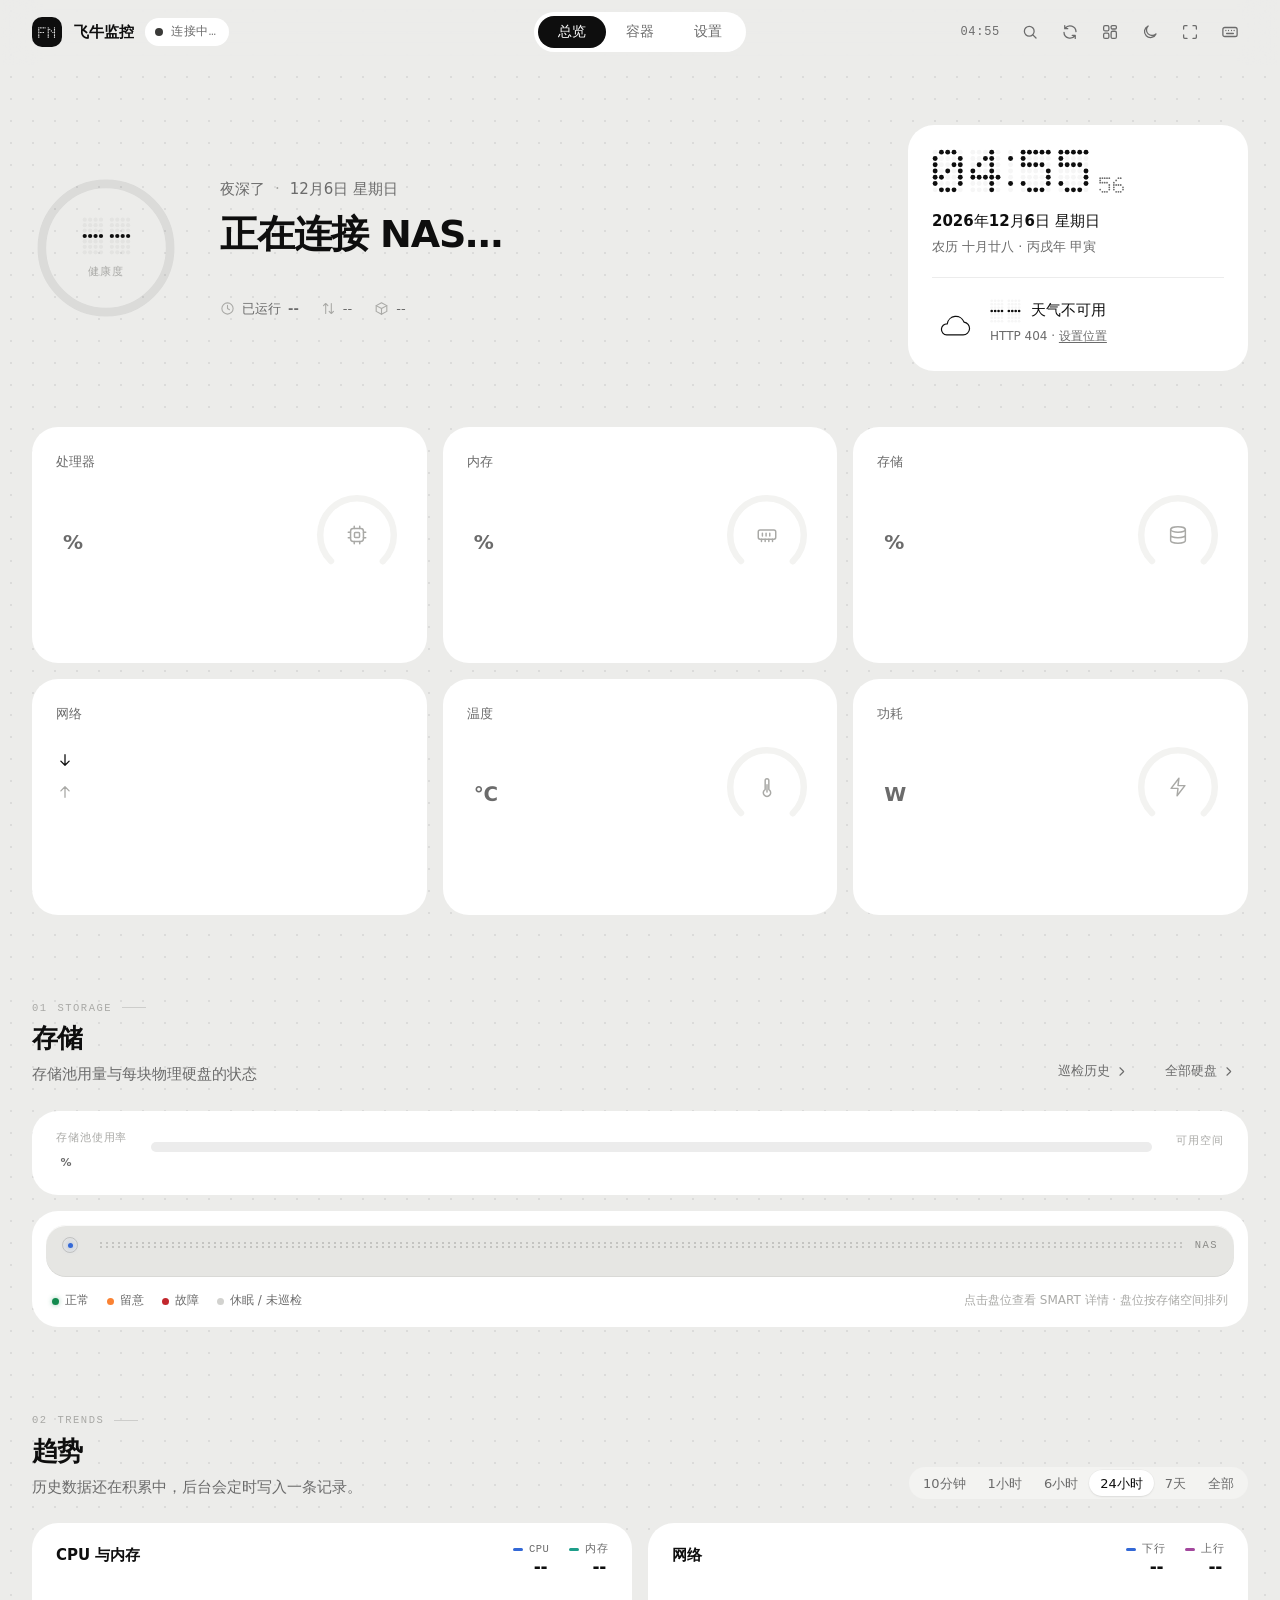
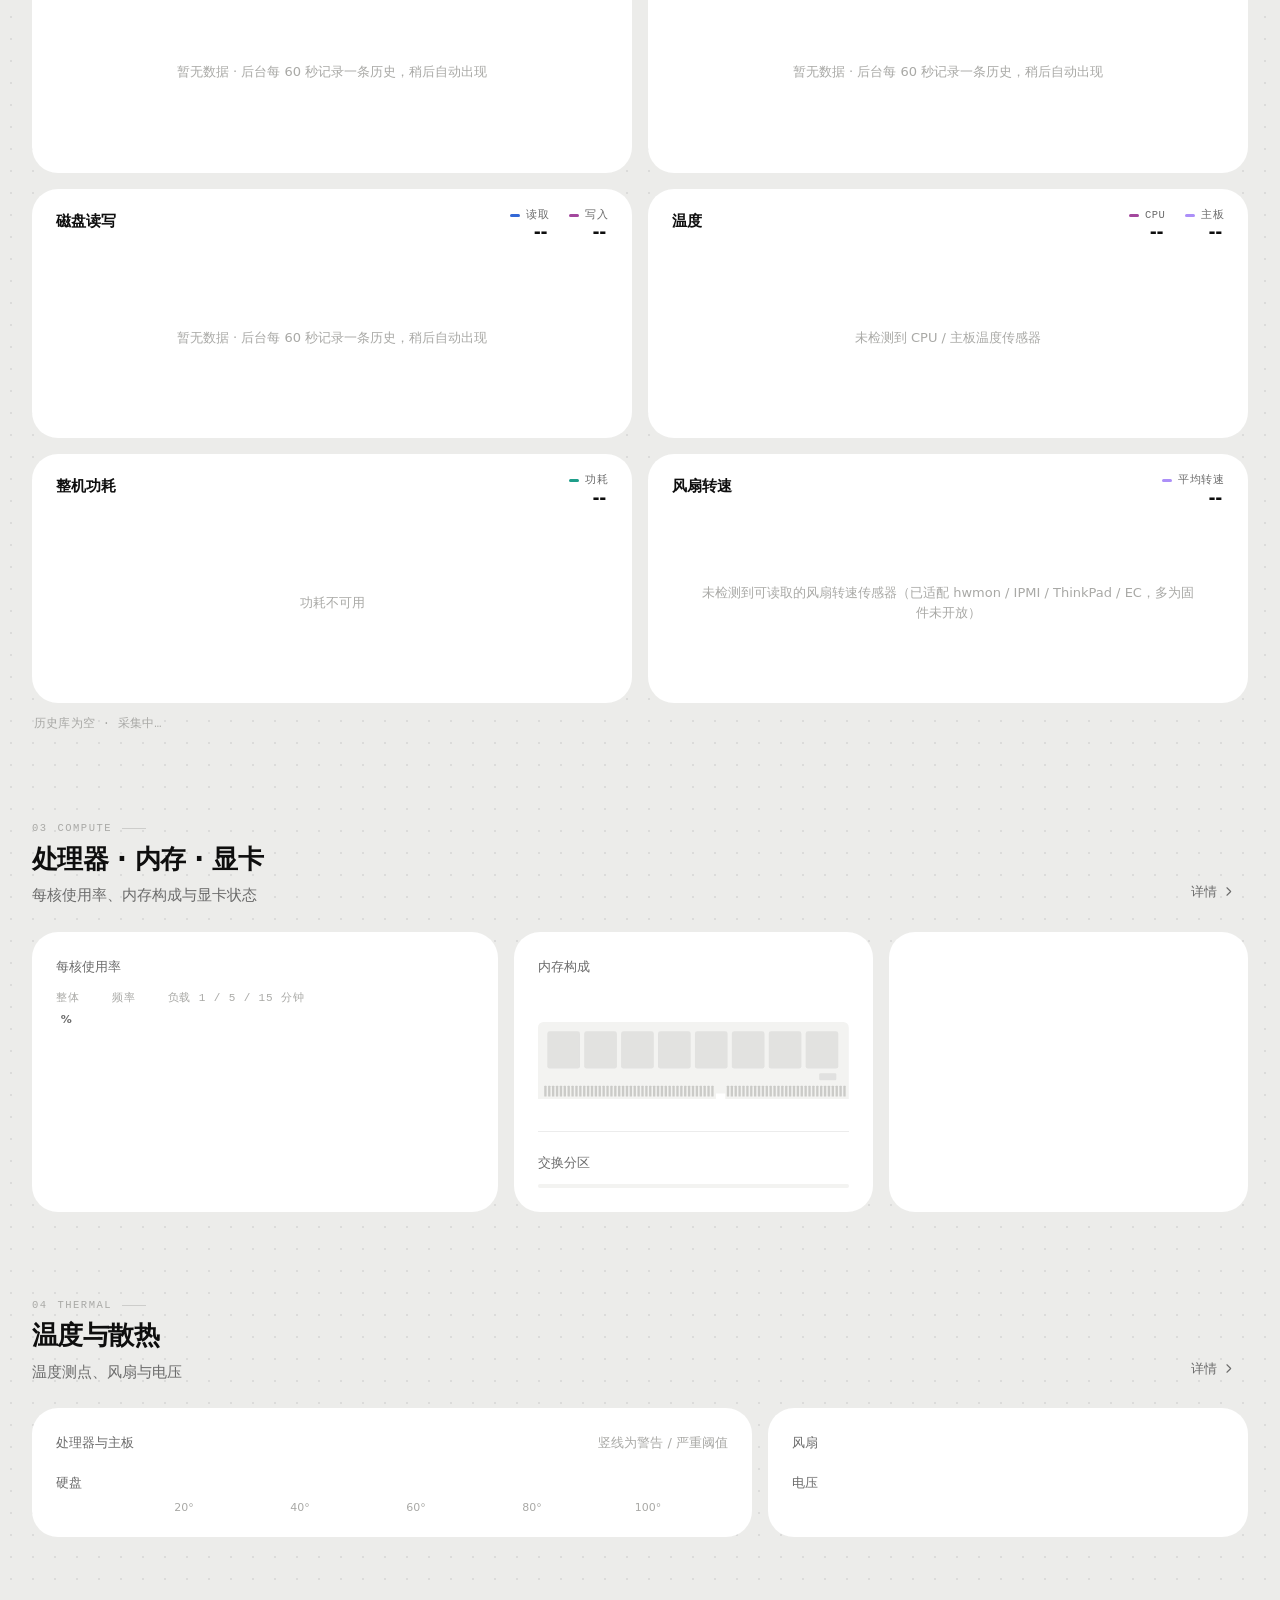
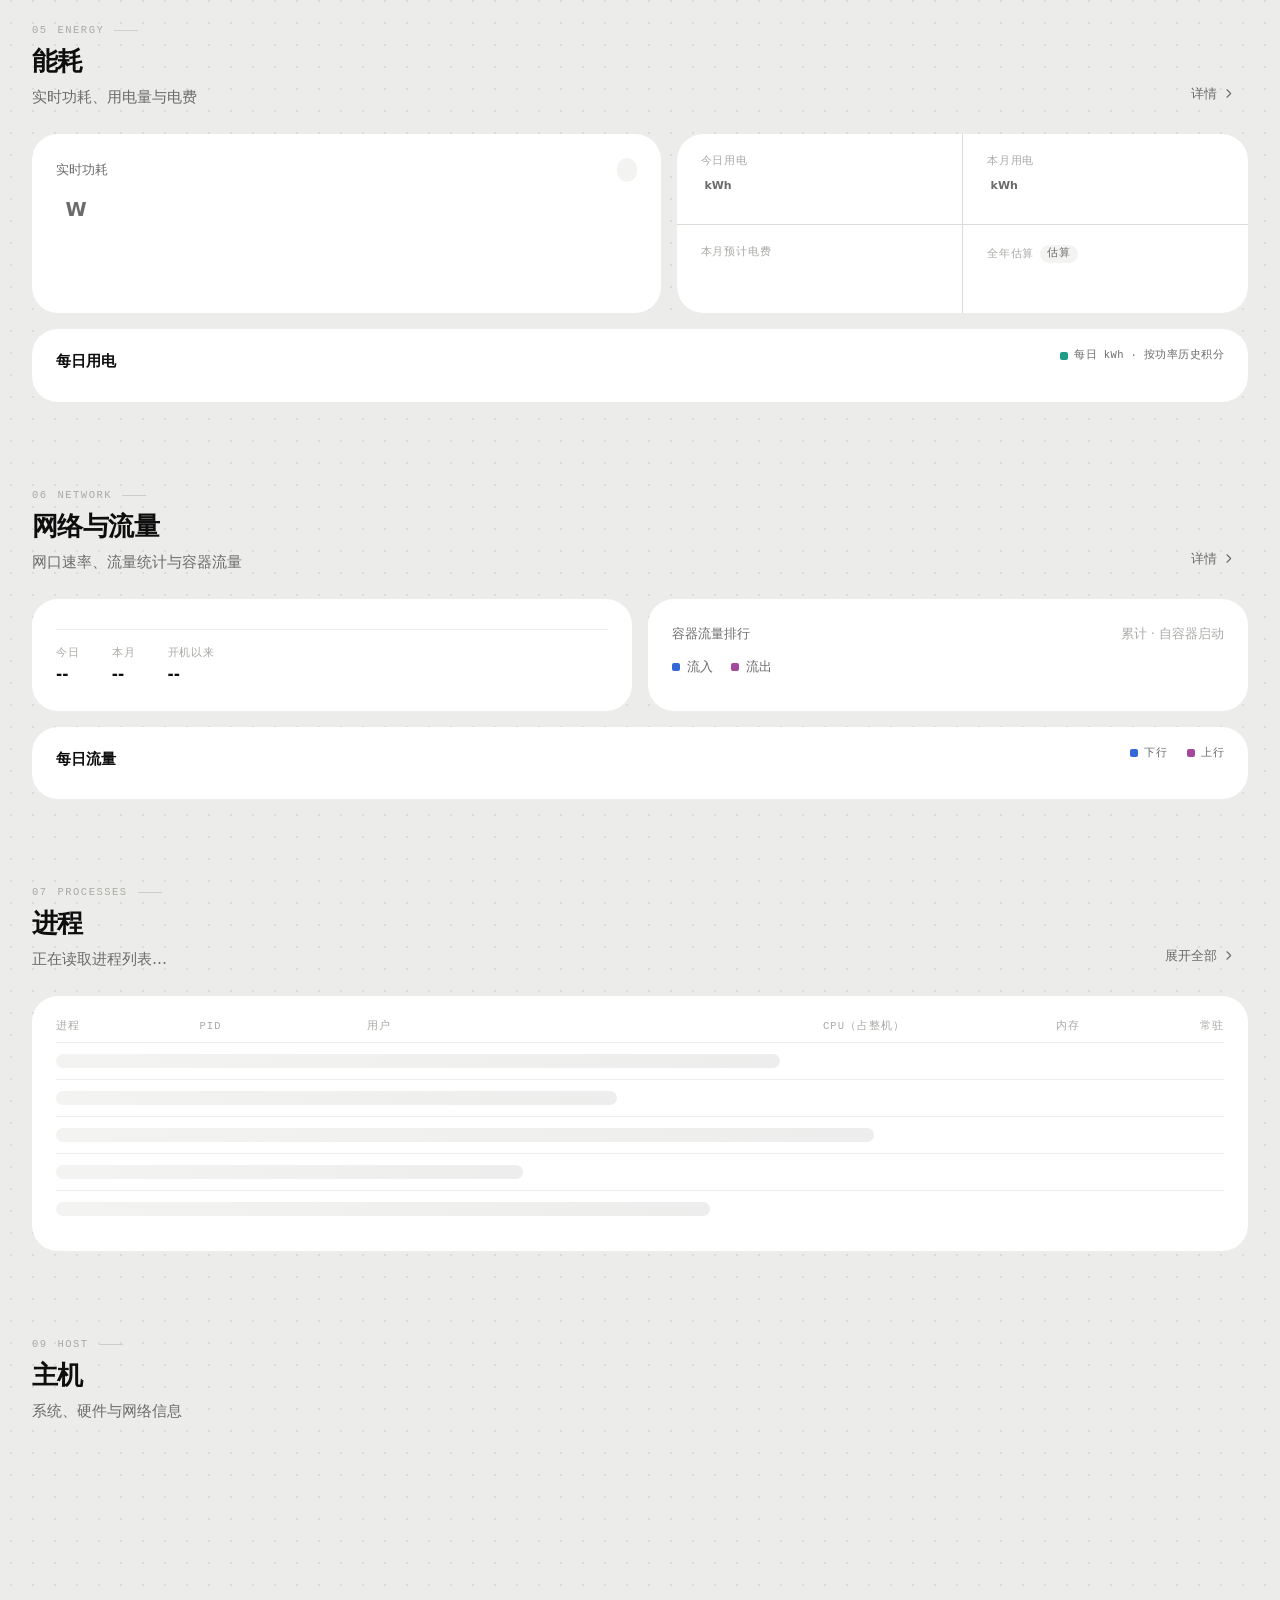
==== commit dcb8ed33: "🐛 fix(ups) 「告警事件」chip 选中后没有视觉反馈 设置 → UPS 电源 → 告警事件 那一排 chip 一直是 .btn.sm，全站样式表里 没有任何一条 .btn[aria-pres" ====
--- a/app/www/index.html
+++ b/app/www/index.html
@@ -1326,6 +1326,10 @@
 .ev-tag,.ev-note{grid-column:1 / -1}
 }
 .up-evs{display:flex;flex-wrap:wrap;gap:6px;justify-content:flex-start}
+.up-evs .btn{color:var(--ink-2);transition:background var(--dur-1),color var(--dur-1),box-shadow var(--dur-1)}
+.up-evs .btn[aria-pressed="true"]{background:var(--accent);color:var(--on-accent);font-weight:600}
+.up-evs .btn[aria-pressed="true"]:hover{background:color-mix(in srgb,var(--accent) 86%,var(--card))}
+.up-evs .btn[aria-pressed="true"]::before{content:"";width:5px;height:5px;border-radius:50%;background:currentColor;flex:none}
 .up-acts{display:inline-flex;gap:8px;flex-wrap:wrap;justify-content:flex-end}
 .up-warn{display:flex;gap:6px;align-items:flex-start;margin:10px 0 2px;color:var(--warn-fill)}
 .up-conf{display:grid;gap:4px;justify-items:start}
@@ -4405,6 +4409,8 @@
 <p class="sub up-warn" data-gdep>${ic('alert')}真关机不可撤销：只在下拉确认后使用。运行前请先确认飞牛侧 UPS 保护已关闭，并核对电压下限与断电时长。</p>`;
 const x = collect(card);
 const cfg = () => (S.ups && S.ups.config) || {};
+let evSel = new Set(cfg().notify_events || []);
+const paintEvs = () => $$('[data-ev]', card).forEach(b => b.setAttribute('aria-pressed', String(evSel.has(b.dataset.ev))));
 const save = async (patch, label) => {
 try {
 const j = await API.post('/api/ups/save', patch);
@@ -4446,9 +4452,10 @@
 }
 const ev = e.target.closest('[data-ev]');
 if (ev) {
-const code = ev.dataset.ev, cur = new Set(cfg().notify_events || []);
-cur.has(code) ? cur.delete(code) : cur.add(code);
-return save({ notify_events: [...cur] }, '告警事件');
+const code = ev.dataset.ev;
+evSel.has(code) ? evSel.delete(code) : evSel.add(code);
+paintEvs();
+return save({ notify_events: [...evSel] }, '告警事件');
 }
 const act = e.target.closest('[data-act]');
 if (act) {
@@ -4489,7 +4496,8 @@
 else if (document.activeElement !== el) el.value = (k === 'battery_dod') ? Math.round((+v || 0) * 100) : (v == null ? '' : v);
 });
 const evs = new Set(c.notify_events || []);
-$$('[data-ev]', card).forEach(b => b.setAttribute('aria-pressed', String(evs.has(b.dataset.ev))));
+evSel = evs;
+paintEvs();
 if (x.mode && x.mode.set) x.mode.set(c.guard_mode || 'notify');
 const conf = (S.upsGuard && S.upsGuard.conflicts) || {};
 if (conf.risk) setHTML(x.conf, `<span class="pill ${conf.risk === 'high' ? 'crit' : conf.risk === 'medium' ? 'warn' : 'ok'}">${esc({ high: '有冲突', medium: '需确认', none: '无冲突' }[conf.risk] || conf.risk)}</span><span class="ug-note">${esc(conf.verdict_cn || '')}</span>${(conf.items || []).filter(i => i.level !== 'info').map(i => `<div class="ug-note">· ${esc(i.title)}：${esc(i.fix || '')}</div>`).join('')}`);
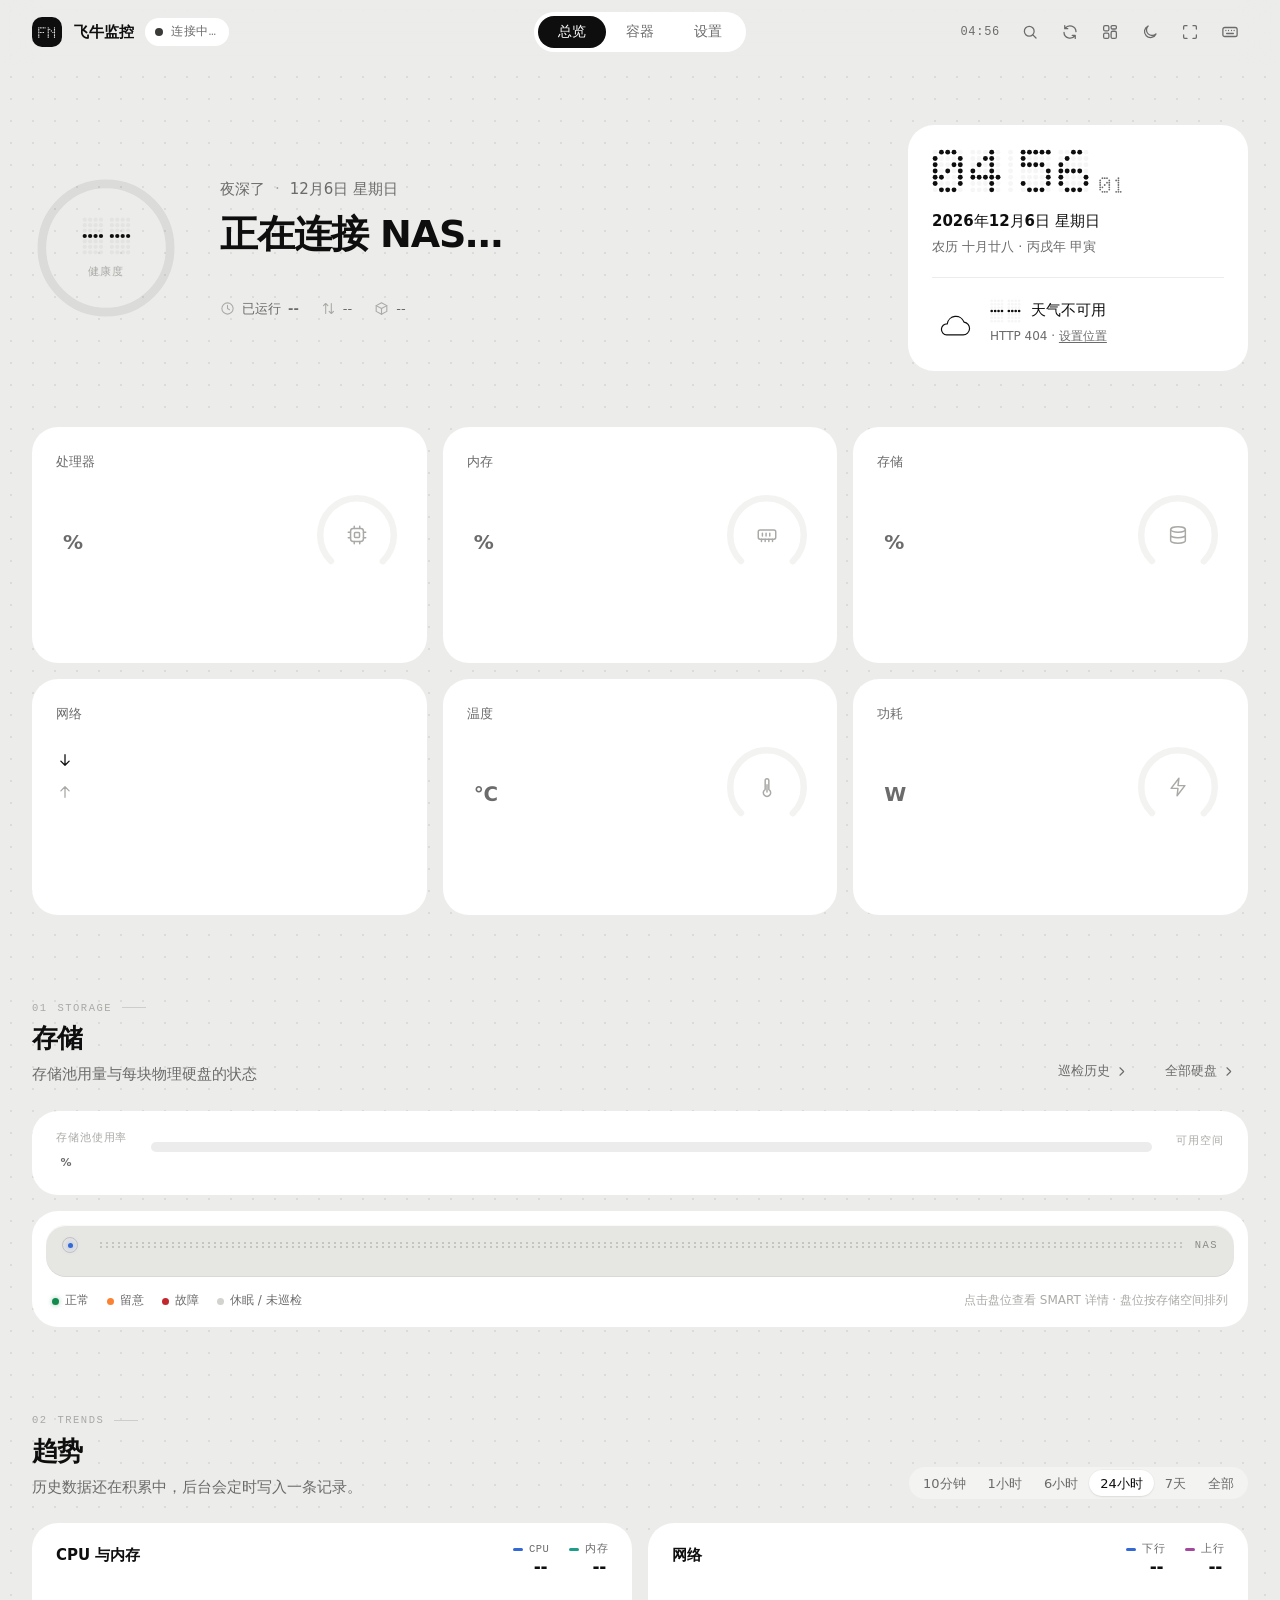
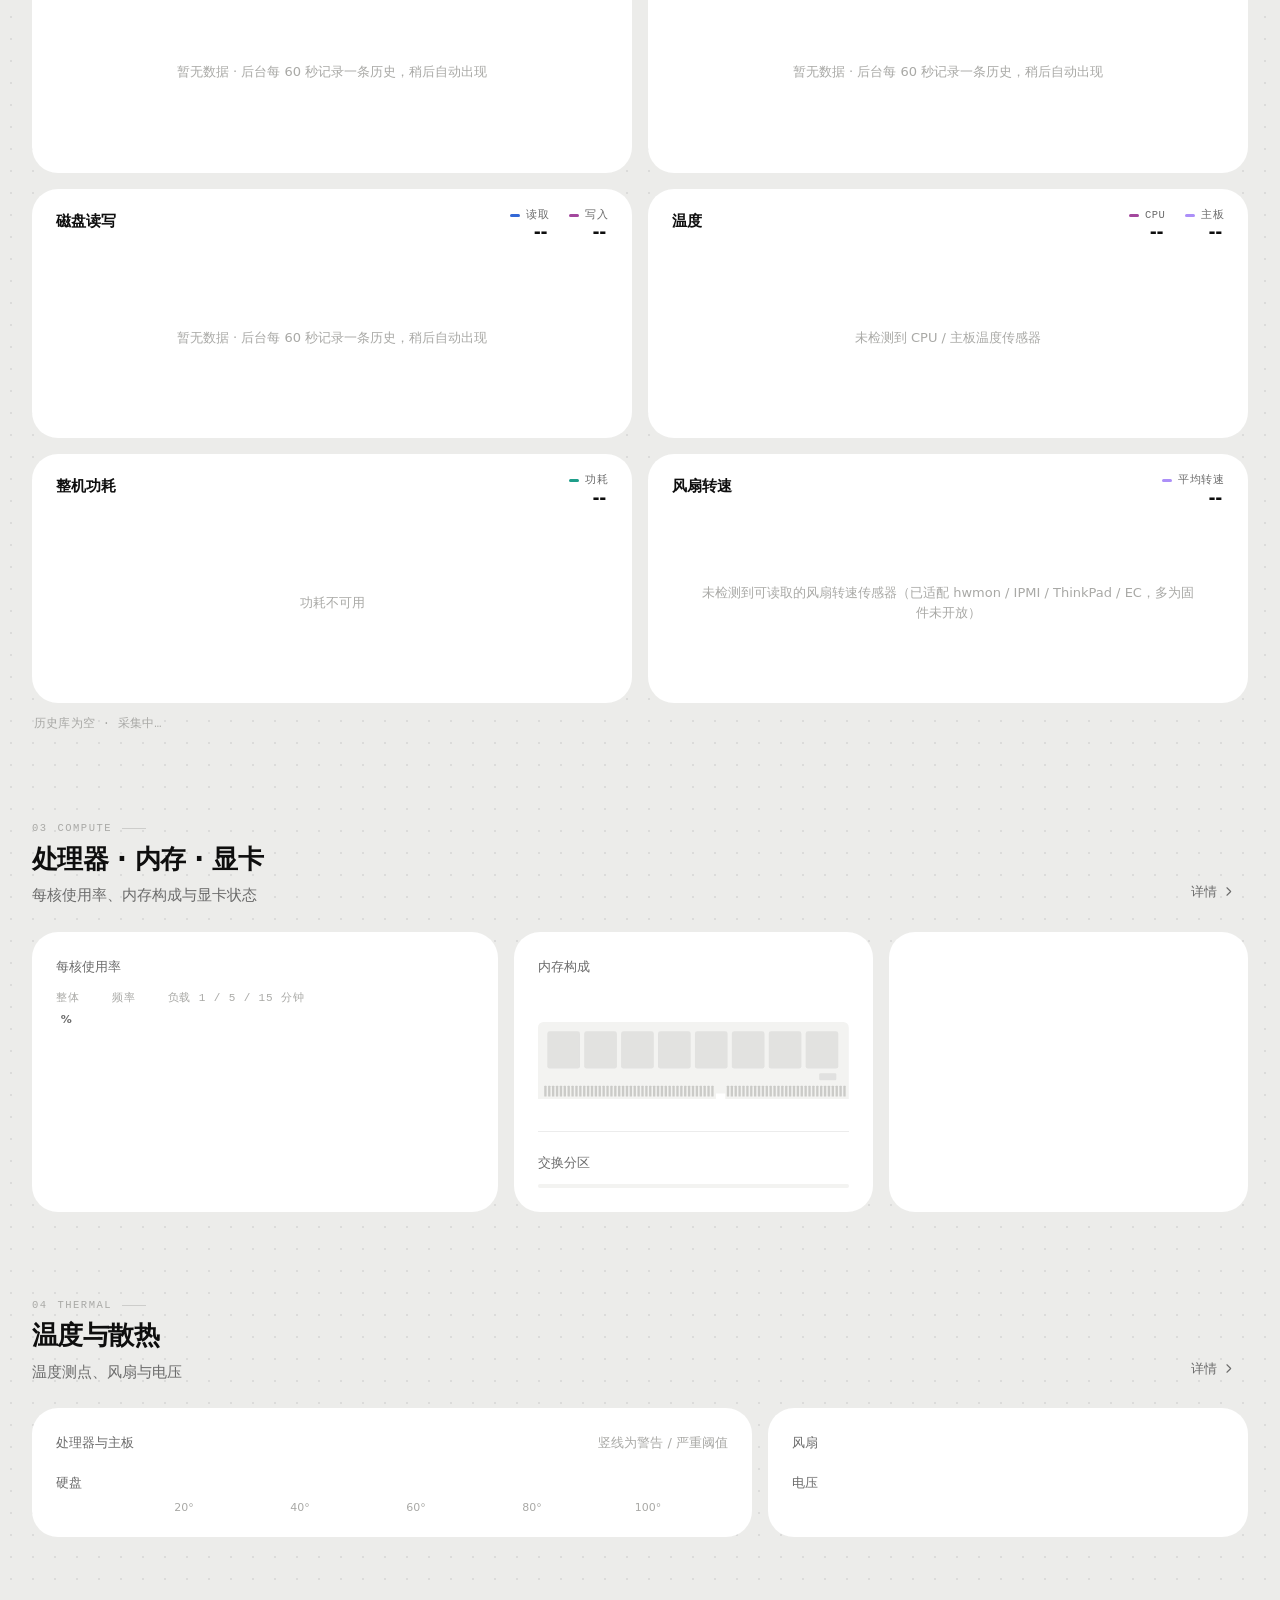
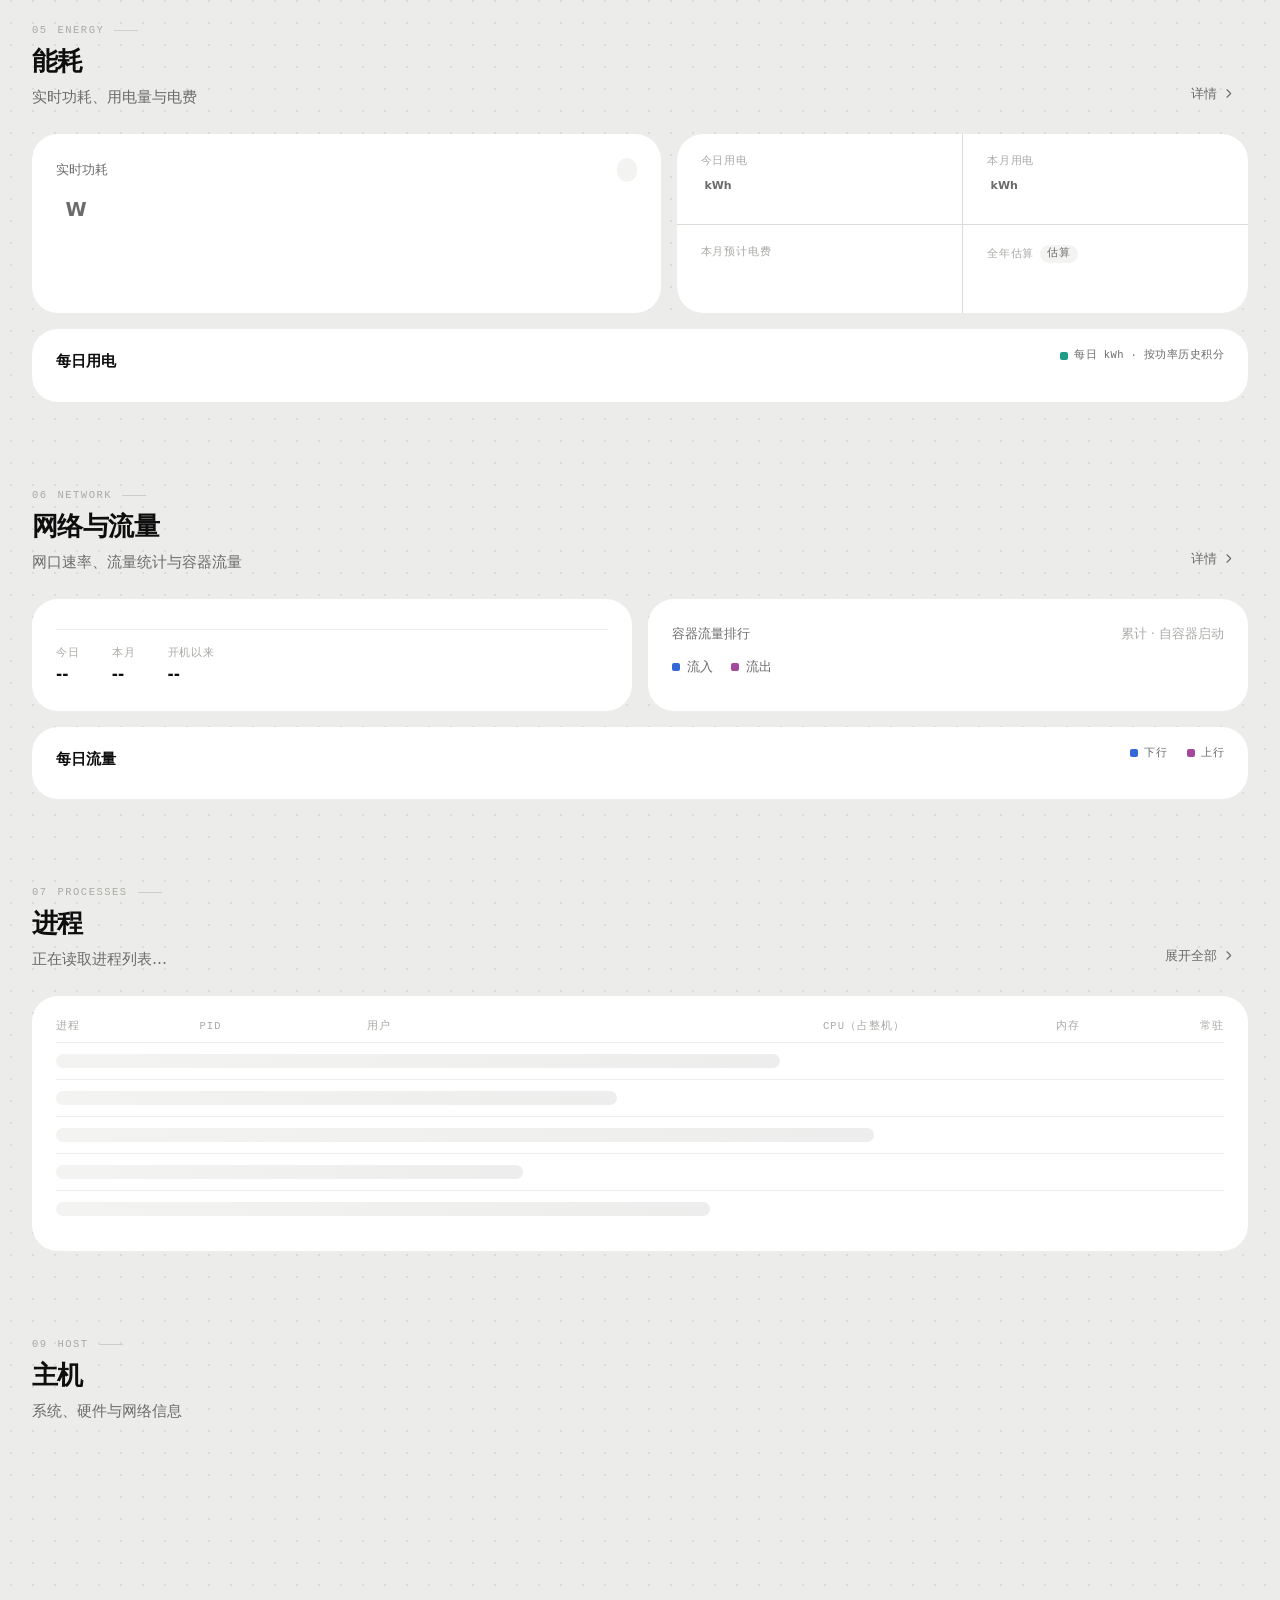
==== commit fe13ee09: "✨ feat(notify) 通知拆成「通道 + 路由」两层，各功能自选发往哪个通道 ① 通知页只配怎么发：邮件 / 微信两个通道各配一次凭据与开关；「发不发、    发到哪几个通道」下沉到各功能自己" ====
--- a/app/www/index.html
+++ b/app/www/index.html
@@ -522,14 +522,23 @@
 .export b{display:block;font-size:14px;font-weight:550}
 .export small{color:var(--ink-3);font-size:11.5px}
 .export .i{color:var(--ink-2)}
-.toasts{position:fixed;z-index:90;left:50%;bottom:28px;transform:translateX(-50%);display:flex;flex-direction:column;align-items:center;gap:8px;pointer-events:none}
-.toast{display:flex;align-items:center;gap:10px;padding:10px 12px 10px 14px;border-radius:var(--r-pill);background:var(--ink-1);color:var(--ink-inv);font-size:14px;font-weight:500;box-shadow:0 12px 32px -8px rgba(0,0,0,.35);pointer-events:auto;animation:toastIn var(--dur-3) var(--ease);white-space:nowrap}
+.toasts{position:fixed;z-index:95;left:50%;top:calc(64px + 10px);transform:translateX(-50%);display:flex;flex-direction:column;align-items:center;gap:8px;pointer-events:none}
+.toast{display:flex;align-items:center;gap:10px;padding:10px 12px 10px 14px;border-radius:var(--r-pill);background:var(--ink-1);color:var(--ink-inv);font-size:14px;font-weight:500;box-shadow:0 12px 32px -8px rgba(0,0,0,.35);pointer-events:auto;animation:toastDown var(--dur-3) var(--ease);white-space:nowrap}
+.toast[data-tone="ok"]{background:#0E7A44;color:#fff}
+.toast[data-tone="err"]{background:#C2272D;color:#fff}
+.toast[data-tone="ok"] .i.ok,.toast[data-tone="err"] .i,[data-theme="dark"] .toast[data-tone="ok"] .i.ok{color:#fff}
+.toast[data-tone="ok"] button,.toast[data-tone="err"] button{background:rgba(255,255,255,.2);color:#fff}
 .toast .i{width:16px;height:16px;stroke-width:2.2}
 .toast .i.ok{color:#7CD6A2}
 [data-theme="dark"] .toast .i.ok{color:var(--ok)}
 .toast button{height:26px;padding:0 10px;border-radius:var(--r-pill);background:rgba(255,255,255,.14);font-size:13px;font-weight:600}
 [data-theme="dark"] .toast button{background:rgba(0,0,0,.08)}
-.toast.out{animation:toastOut var(--dur-2) var(--ease) forwards}
+.toast.out{animation:toastUp var(--dur-2) var(--ease) forwards}
+@keyframes toastDown{from{opacity:0;transform:translateY(-12px) scale(.97)}
+to{opacity:1;transform:none}
+}
+@keyframes toastUp{to{opacity:0;transform:translateY(-6px) scale(.98)}
+}
 @keyframes toastIn{from{opacity:0;transform:translateY(12px) scale(.97)}
 to{opacity:1;transform:none}
 }
@@ -654,7 +663,7 @@
 .sheet-hero .num{font-size:52px}
 .sheet-body{padding:0 var(--s4) calc(var(--s8) + env(safe-area-inset-bottom))}
 .tbl .hide-m{display:none}
-.toasts{bottom:calc(86px + env(safe-area-inset-bottom))}
+.toasts{top:calc(56px + 8px)}
 .editbar{bottom:calc(84px + env(safe-area-inset-bottom));padding-left:16px;gap:10px}
 .editbar small{display:none}
 .bottom-nav{display:flex;position:fixed;z-index:42;left:0;right:0;bottom:0;padding:6px 12px calc(6px + env(safe-area-inset-bottom));background:var(--bg-bar);-webkit-backdrop-filter:saturate(1.6) blur(18px);backdrop-filter:saturate(1.6) blur(18px);border-top:1px solid var(--line);justify-content:space-around}
@@ -1201,7 +1210,7 @@
 #verTag{font:500 11px/1 var(--font-mono);color:var(--ink-3);letter-spacing:.04em}
 @media (max-width: 640px){.bottom-nav{padding-bottom:calc(6px + max(env(safe-area-inset-bottom,0px),var(--extra-inset,0px)))}
 .page{padding-bottom:calc(110px + max(env(safe-area-inset-bottom,0px),var(--extra-inset,0px)))}
-.toasts{bottom:calc(86px + max(env(safe-area-inset-bottom,0px),var(--extra-inset,0px)))}
+.toasts{top:calc(56px + 8px);max-width:calc(100vw - 24px)}
 .dcores{grid-template-columns:repeat(4,minmax(0,1fr))}
 .hw-cores{grid-template-columns:repeat(4,minmax(0,1fr))}
 .temp-cells{grid-template-columns:repeat(2,minmax(0,1fr))}
@@ -1234,6 +1243,13 @@
 .ig-row .ig-state.on{color:var(--warn)}
 .ig-row .ig-state.gone{color:var(--ink-3)}
 .btn.sm{height:30px;padding:0 12px;font-size:var(--fs-xs)}
+.nroute{display:flex;flex-wrap:wrap;align-items:center;gap:6px;justify-content:flex-end}
+.set-row.block .nroute{justify-content:flex-start}
+.nroute .btn{color:var(--ink-2);transition:background var(--dur-1),color var(--dur-1)}
+.nroute .btn[aria-pressed="true"]{background:var(--accent);color:var(--on-accent);font-weight:600}
+.nroute .btn[aria-pressed="true"]:hover{background:color-mix(in srgb,var(--accent) 86%,var(--card))}
+.nroute .btn[aria-pressed="true"]::before{content:"";width:5px;height:5px;border-radius:50%;background:currentColor;flex:none}
+.nroute .nr-note{font-size:var(--fs-xs);color:var(--warn-fill);line-height:1.5}
 [data-ref="probs"]>* + *{margin-top:var(--s4)}
 .ctr.vm{grid-template-columns:minmax(180px,1.5fr) minmax(120px,1fr) 140px 100px 118px 118px 96px 80px}
 .vm-note{margin:14px 2px 0}
@@ -2348,15 +2364,25 @@
 const dayKey = d => d.getFullYear() + '-' + (d.getMonth() + 1) + '-' + d.getDate();
 function lastDays(n) { const out = [], now = new Date(); for (let i = n - 1; i >= 0; i--) { const d = new Date(now.getFullYear(), now.getMonth(), now.getDate() - i); out.push(d); } return out; }
 const toasts = {};
+function toastTone(opt) {
+if (opt.tone) return opt.tone;
+if (opt.icon === 'alert') return 'err';
+if (opt.icon === 'info') return 'plain';
+if (opt.icon === 'check' || opt.key === 'save') return 'ok';
+return 'plain';
+}
 function toast(msg, opt = {}) {
 const host = $('#toasts');
+const tone = toastTone(opt);
+const ms = opt.ms || (opt.action ? 5000 : 2000);
 if (opt.key && toasts[opt.key] && toasts[opt.key].isConnected) {
-const t = toasts[opt.key]; setText(t.querySelector('span'), msg); clearTimeout(t._tm); t._tm = setTimeout(() => dismiss(t), opt.ms || 2400); return t;
-}
-const t = mount(`<div class="toast" role="status">${ic(opt.icon || 'check', opt.icon && opt.icon !== 'check' ? '' : 'ok')}<span>${esc(msg)}</span>${opt.action ? `<button type="button">${esc(opt.action)}</button>` : ''}</div>`);
+const t = toasts[opt.key]; t.setAttribute('data-tone', tone);
+setText(t.querySelector('span'), msg); clearTimeout(t._tm); t._tm = setTimeout(() => dismiss(t), ms); return t;
+}
+const t = mount(`<div class="toast" role="status" data-tone="${tone}">${ic(opt.icon || 'check', opt.icon && opt.icon !== 'check' ? '' : 'ok')}<span>${esc(msg)}</span>${opt.action ? `<button type="button">${esc(opt.action)}</button>` : ''}</div>`);
 if (opt.action) t.querySelector('button').onclick = () => { dismiss(t); opt.onAction && opt.onAction(); };
 host.append(t); if (opt.key) toasts[opt.key] = t;
-t._tm = setTimeout(() => dismiss(t), opt.ms || (opt.action ? 5000 : 2400));
+t._tm = setTimeout(() => dismiss(t), ms);
 return t;
 }
 function dismiss(t) { if (!t.isConnected) return; t.classList.add('out'); setTimeout(() => t.remove(), 260); }
@@ -4383,12 +4409,12 @@
 ${UPS_ROW('启用 UPS 监控', '关闭后不读取 UPS、不记录历史、不发通知，「电源」页与导航一起隐藏', `<button class="switch" type="button" role="switch" aria-checked="false" data-k="enabled" aria-label="启用 UPS 监控"></button>`)}
 <div class="set-sub">采集</div>
 ${UPS_ROW('UPS 设备名', '留空 = 自动发现（NUT 里有多台时才需要指定）', upsText('ups_name', '自动发现'), 'data-dep')}
-${UPS_ROW('采集周期', '默认 5 秒。NUT 驱动自身也有 2 秒轮询，设太小只是多花 CPU', upsNum('poll_interval', 3, 60, 1, '秒'))}
+${UPS_ROW('采集周期', '默认 5 秒。NUT 驱动自身也有 2 秒轮询，设太小只是多花 CPU', upsNum('poll_interval', 3, 60, 1, '秒'), 'data-dep')}
 <div class="set-sub">电池与健康评估</div>
-${UPS_ROW('电池容量', '铭牌 Ah（如 12V 9Ah 填 9）。填错会让健康判定整体偏移', upsNum('battery_ah', 0.5, 200, 0.5, 'Ah'))}
-${UPS_ROW('允许放电深度', '铅酸一般 80~85%，深循环可到 100%', upsNum('battery_dod', 30, 100, 1, '%'))}
+${UPS_ROW('电池容量', '铭牌 Ah（如 12V 9Ah 填 9）。填错会让健康判定整体偏移', upsNum('battery_ah', 0.5, 200, 0.5, 'Ah'), 'data-dep')}
+${UPS_ROW('允许放电深度', '铅酸一般 80~85%，深循环可到 100%', upsNum('battery_dod', 30, 100, 1, '%'), 'data-dep')}
 <div class="set-sub">告警（走 设置 → 通知 的渠道）</div>
-${UPS_ROW('启用告警', '总开关。关掉后事件仍记录，只是不发通知', `<button class="switch" type="button" role="switch" aria-checked="false" data-k="notify_enabled" aria-label="启用告警"></button>`, 'data-dep')}
+<div class="set-row" data-dep><div><div class="lbl">通知方式</div><div class="hint">事件发到哪几个通道；都不选就不发，事件仍记录在「事件记录」里</div></div><div class="ctl" data-ref="route"></div></div>
 <div class="set-row block" data-dep><div><div class="lbl">告警事件</div><div class="hint">「严重」级别不受静默时段约束</div></div>
 <div class="ctl up-evs" data-ref="evs">${EV.map(([k, l]) => `<button class="btn sm" type="button" data-ev="${k}" aria-pressed="false">${l}</button>`).join('')}</div></div>
 ${UPS_ROW('同类事件去抖', '同一类事件在该窗口内只发一次', upsNum('notify_debounce_s', 0, 3600, 10, '秒'))}
@@ -4418,11 +4444,29 @@
 if (!j.ok) throw new Error(j.error || '未知错误');
 toast('已保存 · ' + label, { key: 'save' });
 Poll.run('ups'); Poll.run('upsguard');
+card._sync();
+return true;
 } catch (e) {
 toast('保存失败 · ' + label + '：' + String(e.message).slice(0, 90), { icon: 'alert', ms: 6000 });
-}
 card._sync();
-};
+return false;
+}
+};
+let upsCh = null;
+const upsRoute = () => {
+if (upsCh !== null) return upsCh;
+const c = cfg();
+const on = c.notify_enabled === undefined ? true : !!+c.notify_enabled;
+return on ? notifyRouteGet('ups') : [];
+};
+const routeEl = notifyRouteCtl(upsRoute, v => {
+upsCh = v;
+save({ notify_channels: v, notify_enabled: v.length ? 1 : 0 }, '通知方式').then(ok => {
+if (!ok) upsCh = null;
+card._sync();
+});
+});
+if (x.route) x.route.append(routeEl);
 const readK = el => {
 if (el.classList.contains('switch')) return el.getAttribute('aria-checked') === 'true' ? 1 : 0;
 if (el.dataset.k === 'notify_quiet' || el.dataset.k === 'ups_name') return el.value.trim();
@@ -4489,6 +4533,7 @@
 $$('[data-dep]', card).forEach(el => { el.hidden = !on; });
 $$('[data-gdep]', card).forEach(el => { el.hidden = !g; });
 $$('.set-sub', card).forEach(el => { el.hidden = !on; });
+if (upsCh === null) routeEl.sync();
 $$('[data-k]', card).forEach(el => {
 const k = el.dataset.k, v = c[k];
 if (el.classList.contains('switch')) el.setAttribute('aria-checked', String(!!+v));
@@ -4524,7 +4569,7 @@
 if (!j || !j.ok) throw new Error((j && j.error) || '未知错误');
 if (j.config) Object.assign(S.cfg, stripSecrets(j.config));
 Object.keys(data).forEach(k => { if (!SECRET_KEYS.includes(k) && S.cfg[k] === undefined) S.cfg[k] = data[k]; });
-flashRow(row); if (!quiet) toast(j.note ? `已保存 · ${label}。${j.note}` : `已保存 · ${label}`, { key: 'save', ms: j.note ? 9000 : 2400 });
+flashRow(row); if (!quiet) toast(j.note ? `已保存 · ${label}。${j.note}` : `已保存 · ${label}`, { key: 'save', ms: j.note ? 9000 : 2000 });
 applyConfig(); syncSettings();
 return j;
 } catch (e) {
@@ -4571,6 +4616,7 @@
 row.classList.add('inline'); b.sync(); return b;
 }
 if (it.type === 'seg') { const s = makeSeg(it.options, it.get(), v => it.set(v, row), 'sm'); s.sync = () => { const v = it.get(); if (String(v) !== String(s.value)) s.set(v); }; return s; }
+if (it.type === 'route') return notifyRouteCtl(it.get, v => it.set(v, row));
 if (it.type === 'number') return numField(it, row);
 if (it.type === 'text') {
 const el = mount(`<span class="txt-ctl"><input class="textfield ${it.mono ? 'mono' : ''}" placeholder="${esc(it.placeholder || '')}" aria-label="${esc(it.label)}" spellcheck="false"><button class="btn" type="button" data-ref="save">保存</button>${it.cancel ? '<button class="btn ghost" type="button" data-ref="cancel" hidden>取消</button>' : ''}</span>`);
@@ -4658,6 +4704,10 @@
 cfgToggle('disk_standby_protect', '休眠硬盘保护', { hint: '不唤醒已停转的硬盘', help: '开启后跳过休眠硬盘的容量 / SMART / 温度读取，避免把它唤醒；历史在硬盘醒来后补写。关闭则每个周期完整采集，硬盘可能无法进入休眠。' }),
 cfgToggle('disk_scan_enabled', '硬盘巡检', { hint: '定时全盘读取 SMART 并分级，盘位卡片的健康状态来自这里', help: '巡检在后台按固定周期执行：全盘 smartctl → 红黄绿分级 → 存入本机数据库，盘位卡片只读这份结果，打开页面不会再逐盘读取。关闭后不再巡检，盘位显示「未巡检」。休眠中的硬盘会被跳过（带 -n standby，不会唤醒），沿用上次结论。' }),
 cfgItem('disk_scan_interval_h', '巡检间隔', 'seg', { options: [[6, '6 小时'], [12, '12 小时'], [24, '24 小时'], [72, '3 天'], [168, '7 天']], hint: '间隔越短发现退化越及时，读取次数也越多；14 块盘一轮约 15–20 秒' }),
+{ k: 'diskNotify', label: '通知方式', type: 'route',
+get: () => notifyRouteGet('disk'),
+set: (v, row) => saveNotifyRoute('disk', v, row),
+hint: () => '巡检发现新增故障 / 加重 / 恢复时发到哪；都不选就不发，变动仍记在巡检历史里' },
 { k: 'diskScanNow', label: '立即巡检', type: 'action', button: '现在巡检一次',
 hint: '不等下一个周期，立刻跑一轮全盘 SMART 并更新盘位分级；换盘或刚装完想马上看到结果时用',
 run: async b => {
@@ -4677,8 +4727,8 @@
 { id: 'ups', title: 'UPS 电源', icon: 'battery',
 desc: '接在 NAS 上的 UPS（经 NUT 读取）：实时读数、电池健康、历史曲线、断电告警与关机保护。启用后顶部导航会出现「电源」页；未启用时不读 UPS、不记历史、不发通知。',
 custom: renderUps },
-{ id: 'notify', title: '通知', icon: 'bell', desc: '硬盘巡检发现故障变化时，把消息推送到邮箱或微信；两个通道各自独立，测试也各测各的。', custom: renderNotify },
-{ id: 'idrac', title: 'iDRAC', icon: 'server', desc: '戴尔服务器带外管理：直连 iDRAC 读风扇转速、温度、功耗与硬件日志（只读，不改服务器任何设置）。', custom: renderIdrac },
+{ id: 'notify', title: '通知', icon: 'bell', desc: '只配「怎么发」：邮件与微信（Server酱）两个通道，各自填账号、各自开关。哪件事要通知、发到哪个通道，在硬盘巡检 / iDRAC / UPS 各自的设置里选。', custom: renderNotify },
+{ id: 'idrac', title: 'iDRAC', icon: 'server', desc: '戴尔服务器带外管理：直连 iDRAC 读风扇转速、温度、功耗与硬件日志（只读，不改服务器任何设置）。未启用时这里只留一行开关。', custom: renderIdrac },
 { id: 'ignored', title: '已忽略的提醒', icon: 'eye-off', desc: '在 健康检查 中忽略的问题会列在这里：不计入健康分与首页结论；问题状态发生变化（如重映射扇区数增加、级别从留意升为严重、未运行的容器变化）时会自动重新提醒。', custom: renderIgnored },
 { id: 'look', title: '外观', icon: 'palette', items: [
 uiItem('theme', '外观模式', 'seg', { options: [['light', '浅色'], ['dark', '深色'], ['auto', '跟随系统']] }),
@@ -4842,10 +4892,59 @@
 catch (e) { NB = Object.assign({}, NB || {}, { load_error: e.message || '读取失败' }); }
 return NB;
 }
+const N_CH = [['mail', '邮件'], ['sct', '微信']];
+const N_CH_LABEL = { mail: '邮件', sct: '微信' };
+function notifyRouteCtl(get, set) {
+const el = mount(`<div class="nroute" role="group" aria-label="通知方式">${
+N_CH.map(([c, l]) => `<button class="btn sm" type="button" data-ch="${c}" aria-pressed="false">${l}</button>`).join('')
+}<span class="nr-note" data-ref="note"></span></div>`);
+let cur = [];
+const paint = () => {
+const on = new Set(cur);
+$$('[data-ch]', el).forEach(b => b.setAttribute('aria-pressed', String(on.has(b.dataset.ch))));
+const chs = (NB || {}).channels || [];
+const dead = cur.filter(c => { const x = chs.find(y => y.id === c); return !!x && !x.on; });
+const note = el._r.note;
+if (!cur.length) setText(note, '不发通知');
+else if (dead.length) setText(note, dead.map(c => N_CH_LABEL[c] || c).join('、') + ' 通道未在上方启用，选了也发不出去');
+else setText(note, '');
+note.hidden = !note.textContent;
+};
+el.sync = () => { cur = (get() || []).filter(c => N_CH.some(([x]) => x === c)); paint(); };
+el.addEventListener('click', e => {
+const b = e.target.closest('[data-ch]'); if (!b) return;
+const s = new Set(cur);
+s.has(b.dataset.ch) ? s.delete(b.dataset.ch) : s.add(b.dataset.ch);
+cur = N_CH.map(([c]) => c).filter(c => s.has(c));
+paint();
+if (set) set(cur.slice());
+});
+el.sync();
+return el;
+}
+async function saveNotifyRoute(feature, channels, row) {
+try {
+const j = await API.post('/api/notify/route', { feature, channels });
+if (!j || !j.ok) throw new Error((j && j.error) || '未知错误');
+NB = Object.assign(NB || {}, j.notify || {});
+flashRow(row);
+toast('已保存 · 通知方式' + (channels && channels.length ? '' : '（该功能不再发通知）'), { key: 'save' });
+syncSettings();
+return j;
+} catch (e) {
+toast('保存失败 · 通知方式：' + String(e.message).slice(0, 80), { icon: 'alert', ms: 5000 });
+syncSettings();
+return null;
+}
+}
+const notifyRouteGet = feature => {
+const r = (NB || {}).routes;
+if (!r) return N_CH.map(([c]) => c);
+return (r[feature] || []).slice();
+};
 function renderNotify(card) {
-card.innerHTML = `<div class="note info notify-note">${ic('bell')}<span><b>两条独立的告警线，可分别开关</b>：<br>
-· <b>硬盘巡检</b>：新增故障 / 加重 / 已恢复各发一条，同一块盘的同一状态只发一次，发送失败下一轮巡检自动重试（跟着「硬盘巡检」走，需先在 网络与硬盘 里打开巡检）；<br>
-· <b>硬件告警</b>：iDRAC 的 SEL 硬件日志与风扇 / 温度 / 电源，攒到每天指定时刻统一发一封，<b>到点前已经恢复的整条不发</b>，一直没恢复的每 7 天再提醒，正文带发生时间。</span></div>
+card.innerHTML = `<div class="note info notify-note">${ic('bell')}<span><b>这里只配置「怎么发」</b>：邮件与微信（Server酱）两个通道，各自填账号、各自开关，填完点下面的「保存」。<br>
+至于<b>哪件事要通知、发到哪个通道</b>，在各功能自己的设置里选：<b>网络与硬盘 → 通知方式</b>、<b>iDRAC → 通知方式</b>、<b>UPS 电源 → 通知方式</b>。那里一个都不选，该功能就不发通知。</span></div>
 <div class="set-row inline"><div><div class="lbl">邮件通知</div><div class="hint" data-ref="hMail"></div></div><div class="ctl"><span class="test-msg" data-ref="mMail"></span><button class="btn" type="button" data-ref="tMail">发送测试</button><button class="switch" type="button" role="switch" aria-checked="false" data-ref="swMail" aria-label="邮件通知"></button></div></div>
 <div class="set-row"><div><div class="lbl">邮箱服务商</div><div class="hint">选择后自动填入服务器、端口与加密方式</div></div><div class="ctl" data-ref="segP"></div></div>
 <div class="set-row"><div><div class="lbl">服务器与端口</div><div class="hint">QQ / 163 等需在邮箱网页端开启 SMTP 服务</div></div><div class="ctl" style="display:flex;gap:8px;align-items:center;flex-wrap:wrap"><input class="textfield mono" style="width:190px" data-ref="host" placeholder="smtp.qq.com" spellcheck="false" aria-label="SMTP 服务器"><input class="textfield mono" style="width:86px" type="number" min="1" max="65535" data-ref="port" aria-label="SMTP 端口"><span data-ref="segSec"></span></div></div>
@@ -4854,12 +4953,10 @@
 <div class="set-row"><div><div class="lbl">收件人</div><div class="hint">多个地址用英文逗号分隔</div></div><div class="ctl"><input class="textfield" data-ref="to" placeholder="you@qq.com" spellcheck="false" aria-label="收件人"></div></div>
 <div class="set-row inline"><div><div class="lbl">微信通知（Server酱）</div><div class="hint">sct.ftqq.com 注册并关注「方糖」服务号后复制 SendKey；免费版每天 5 条</div></div><div class="ctl"><span class="test-msg" data-ref="mSct"></span><button class="btn" type="button" data-ref="tSct">发送测试</button><button class="switch" type="button" role="switch" aria-checked="false" data-ref="swSct" aria-label="微信通知"></button></div></div>
 <div class="set-row"><div><div class="lbl">SendKey</div><div class="hint" data-ref="hKey"></div></div><div class="ctl"><input class="textfield mono" type="password" data-ref="sctkey" placeholder="SCT…" autocomplete="new-password" aria-label="SendKey"></div></div>
-<div class="set-row inline"><div><div class="lbl">硬件告警</div><div class="hint" data-ref="hHw"></div></div><div class="ctl"><button class="switch" type="button" role="switch" aria-checked="false" data-ref="swHw" aria-label="硬件告警"></button></div></div>
-<div class="set-row"><div><div class="lbl">硬件告警发送时间</div><div class="hint">每天到这个时刻汇总发一封：只发仍未恢复的，正文带发生时间；持续没恢复的每 7 天再提醒一次，通知过又恢复的补一封「已恢复」</div></div><div class="ctl"><input class="textfield mono" style="width:110px" type="time" data-ref="hwTime" aria-label="硬件告警发送时间"></div></div>
 <div class="set-row"><div><div class="lbl">保存设置</div><div class="hint" data-ref="hMsg"></div></div><div class="ctl"><button class="btn primary" type="button" data-ref="save">保存</button></div></div>`;
 const x = collect(card);
 const f = { enabled: 0, provider: 'qq', host: '', port: 465, secure: 'ssl', user: '', to: '',
-password: '', sct_enabled: 0, sct_key: '', hw_enabled: 0, hw_time: '08:00' };
+password: '', sct_enabled: 0, sct_key: '' };
 const segP = makeSeg(NOTIFY_PROVIDERS.map(p => [p[0], p[1]]), 'qq', v => {
 f.provider = v;
 const pv = NOTIFY_PROVIDERS.find(p => p[0] === v);
@@ -4869,42 +4966,38 @@
 x.segP.append(segP); x.segSec.append(segSec);
 const bind = (el, k, num) => el.addEventListener('input', () => { f[k] = num ? (parseInt(el.value, 10) || 0) : el.value; });
 bind(x.host, 'host'); bind(x.port, 'port', true); bind(x.user, 'user'); bind(x.to, 'to');
-bind(x.pw, 'password'); bind(x.sctkey, 'sct_key'); bind(x.hwTime, 'hw_time');
+bind(x.pw, 'password'); bind(x.sctkey, 'sct_key');
 const setSw = (el, k) => el.addEventListener('click', () => {
 const on = el.getAttribute('aria-checked') !== 'true';
 el.setAttribute('aria-checked', String(on)); f[k] = on ? 1 : 0; sync();
 });
-setSw(x.swMail, 'enabled'); setSw(x.swSct, 'sct_enabled'); setSw(x.swHw, 'hw_enabled');
+setSw(x.swMail, 'enabled'); setSw(x.swSct, 'sct_enabled');
 const stamp = ts => { try { return new Date(ts * 1000).toLocaleString('zh-CN', { hour12: false }); } catch (e) { return ''; } };
 function sync() {
 const n = NB || {};
 x.swMail.setAttribute('aria-checked', String(!!+f.enabled));
 x.swSct.setAttribute('aria-checked', String(!!+f.sct_enabled));
-x.swHw.setAttribute('aria-checked', String(!!+f.hw_enabled));
 segP.set(f.provider); segSec.set(f.secure);
 if (document.activeElement !== x.host) x.host.value = f.host || '';
 if (document.activeElement !== x.port) x.port.value = f.port || 465;
 if (document.activeElement !== x.user) x.user.value = f.user || '';
 if (document.activeElement !== x.to) x.to.value = f.to || '';
-if (document.activeElement !== x.hwTime) x.hwTime.value = f.hw_time || '08:00';
 x.pw.placeholder = n.password_set ? '已保存 · 留空不修改' : '邮箱授权码';
 x.sctkey.placeholder = n.sct_key_set ? '已保存 · 留空不修改' : 'SCT 开头的 SendKey';
-setText(x.hMail, +f.enabled ? (+f.enabled && n.password_set && f.user && f.to ? '已开启：巡检发现变化时发邮件' : '已开启，保存前请补全账号、授权码与收件人') : '关闭：只做巡检，不发消息');
+setText(x.hMail, +f.enabled
+? (n.password_set && f.user && f.to ? '已开启：选了「邮件」的功能会发到这个邮箱' : '已开启，保存前请补全账号、授权码与收件人')
+: '关闭：所有功能都发不出邮件');
 setText(x.hPw, n.password_set ? '已保存过授权码，留空表示不修改' : '邮箱网页端「账户 → POP3/SMTP」开启后生成的授权码，不是登录密码');
 setText(x.hKey, n.sct_key_set ? '已保存过 SendKey，留空表示不修改' : '服务酱 SendKey，可在 sct.ftqq.com 的 SendKey 页复制');
-setText(x.hHw, +f.hw_enabled
-? `已开启：每天 ${f.hw_time || '08:00'} 汇总发一封，只发到点仍未恢复的`
-: '关闭：SEL 硬件日志与风扇 / 温度 / 电源不推送（硬盘巡检仍按上面的开关走）');
 const last = n.last || {};
 setText(x.hMsg, n.load_error ? '读取配置失败：' + n.load_error : last.ts
 ? `上次推送 ${stamp(last.ts)} · ${last.ok ? '成功' : '失败：' + ((last.channels && Object.values(last.channels).filter(c => c && !c.ok).map(c => c.err).join('；')) || '未知错误')}`
-: '还没有推送记录：状态变化时才发消息。想现在确认配置可用，先「保存」再点上方对应通道的「发送测试」');
+: '还没有推送记录：状态变化时才发消息。想现在确认通道可用，先「保存」再点上方对应通道的「发送测试」');
 }
 async function doSave() {
 x.save.disabled = true;
 const body = { enabled: f.enabled, provider: f.provider, host: f.host, port: f.port, secure: f.secure,
-user: f.user, to: f.to, sct_enabled: f.sct_enabled,
-hw_enabled: f.hw_enabled, hw_time: f.hw_time || '08:00' };
+user: f.user, to: f.to, sct_enabled: f.sct_enabled };
 if (f.password) body.password = f.password;
 if (f.sct_key) body.sct_key = f.sct_key;
 try {
@@ -4934,7 +5027,7 @@
 x.tMail.onclick = () => testOne('mail', x.tMail, x.mMail, '邮件');
 x.tSct.onclick = () => testOne('sct', x.tSct, x.mSct, '微信');
 card._sync = sync;
-loadNotify().then(() => {
+loadNotify(true).then(() => {
 const n = NB || {};
 Object.keys(f).forEach(k => { if (n[k] !== undefined && k !== 'password' && k !== 'sct_key') f[k] = n[k]; });
 f.password = ''; f.sct_key = '';
@@ -4951,20 +5044,23 @@
 return IB;
 }
 function renderIdrac(card) {
-card.innerHTML = `<div class="note info notify-note">${ic('server')}<span><b>只读</b>：通过 Redfish 直连 iDRAC 读取风扇转速、温度、功耗与硬件日志，不会改动服务器任何设置。密码单独存 <span class="mono">idrac.json</span>（0600），接口只回「是否已填」。自签证书需要关闭校验，仅建议在内网使用。</span></div>
+card.innerHTML = `<div class="note info notify-note" data-dep>${ic('server')}<span><b>只读</b>：通过 Redfish 直连 iDRAC 读取风扇转速、温度、功耗与硬件日志，不会改动服务器任何设置。密码单独存 <span class="mono">idrac.json</span>（0600），接口只回「是否已填」。自签证书需要关闭校验，仅建议在内网使用。</span></div>
 <div class="set-row inline"><div><div class="lbl">iDRAC</div><div class="hint" data-ref="hOn"></div></div><div class="ctl"><button class="switch" type="button" role="switch" aria-checked="false" data-ref="swOn" aria-label="启用 iDRAC"></button></div></div>
-<div class="set-row"><div><div class="lbl">地址</div><div class="hint">iDRAC 管理口 IP 或主机名，只填地址，不要带 https://</div></div><div class="ctl"><input class="textfield mono" data-ref="host" placeholder="192.168.1.120" spellcheck="false" aria-label="iDRAC 地址"></div></div>
-<div class="set-row"><div><div class="lbl">用户名</div><div class="hint">建议在 iDRAC 里单建一个只读账号</div></div><div class="ctl"><input class="textfield" data-ref="user" placeholder="root" spellcheck="false" autocomplete="username" aria-label="iDRAC 用户名"></div></div>
-<div class="set-row"><div><div class="lbl">密码</div><div class="hint" data-ref="hPw"></div></div><div class="ctl"><input class="textfield" type="password" data-ref="pw" placeholder="iDRAC 登录密码" autocomplete="new-password" aria-label="iDRAC 密码"></div></div>
-<div class="set-row inline"><div><div class="lbl">跳过证书校验</div><div class="hint">iDRAC 出厂是自签证书，内网访问需要关闭校验</div></div><div class="ctl"><button class="switch" type="button" role="switch" aria-checked="true" data-ref="swTls" aria-label="跳过证书校验"></button></div></div>
-<div class="set-row inline"><div><div class="lbl">硬件日志纳入告警</div><div class="hint">SEL 出现新的 Critical / Warning 时，跟硬盘告警一起推送</div></div><div class="ctl"><button class="switch" type="button" role="switch" aria-checked="true" data-ref="swSel" aria-label="硬件日志纳入告警"></button></div></div>
-<div class="set-row"><div><div class="lbl">连接与保存</div><div class="hint" data-ref="hMsg"></div></div><div class="ctl" style="display:flex;gap:8px;align-items:center;flex-wrap:wrap"><button class="btn" type="button" data-ref="test">测试连接</button><button class="btn primary" type="button" data-ref="save">保存</button></div></div>
-<div class="set-row inline"><div><div class="lbl">固定信息</div><div class="hint" data-ref="hStatic">槽位 / 内存 / 阵列卡 / 物理盘 / 卷只在首次连接时读一次，之后不再自动刷新</div></div><div class="ctl"><button class="btn" type="button" data-ref="refresh">刷新固定信息</button></div></div>
-<div class="idrac-live" data-ref="live"></div>`;
+<div class="set-row" data-dep><div><div class="lbl">地址</div><div class="hint">iDRAC 管理口 IP 或主机名，只填地址，不要带 https://</div></div><div class="ctl"><input class="textfield mono" data-ref="host" placeholder="192.168.1.120" spellcheck="false" aria-label="iDRAC 地址"></div></div>
+<div class="set-row" data-dep><div><div class="lbl">用户名</div><div class="hint">建议在 iDRAC 里单建一个只读账号</div></div><div class="ctl"><input class="textfield" data-ref="user" placeholder="root" spellcheck="false" autocomplete="username" aria-label="iDRAC 用户名"></div></div>
+<div class="set-row" data-dep><div><div class="lbl">密码</div><div class="hint" data-ref="hPw"></div></div><div class="ctl"><input class="textfield" type="password" data-ref="pw" placeholder="iDRAC 登录密码" autocomplete="new-password" aria-label="iDRAC 密码"></div></div>
+<div class="set-row inline" data-dep><div><div class="lbl">跳过证书校验</div><div class="hint">iDRAC 出厂是自签证书，内网访问需要关闭校验</div></div><div class="ctl"><button class="switch" type="button" role="switch" aria-checked="true" data-ref="swTls" aria-label="跳过证书校验"></button></div></div>
+<div class="set-sub" data-dep>硬件告警（走 设置 → 通知 的渠道）</div>
+<div class="set-row inline" data-dep><div><div class="lbl">硬件日志纳入告警</div><div class="hint">SEL 出现新的 Critical / Warning 时一并推送</div></div><div class="ctl"><button class="switch" type="button" role="switch" aria-checked="true" data-ref="swSel" aria-label="硬件日志纳入告警"></button></div></div>
+<div class="set-row" data-dep><div><div class="lbl">通知方式</div><div class="hint">SEL 硬件日志与风扇 / 温度 / 电源有异常时发到哪；都不选就不推送</div></div><div class="ctl" data-ref="route"></div></div>
+<div class="set-row" data-dep><div><div class="lbl">告警发送时间</div><div class="hint">每天到这个时刻汇总发一封：只发仍未恢复的；一直没恢复的每 7 天再提醒，期间恢复了补一封「已恢复」</div></div><div class="ctl"><input class="textfield mono" style="width:110px" type="time" data-ref="hwTime" aria-label="告警发送时间"></div></div>
+<div class="set-row" data-dep><div><div class="lbl">连接与保存</div><div class="hint" data-ref="hMsg"></div></div><div class="ctl" style="display:flex;gap:8px;align-items:center;flex-wrap:wrap"><button class="btn" type="button" data-ref="test">测试连接</button><button class="btn primary" type="button" data-ref="save">保存</button></div></div>
+<div class="set-row inline" data-dep><div><div class="lbl">固定信息</div><div class="hint" data-ref="hStatic">槽位 / 内存 / 阵列卡 / 物理盘 / 卷只在首次连接时读一次，之后不再自动刷新</div></div><div class="ctl"><button class="btn" type="button" data-ref="refresh">刷新固定信息</button></div></div>
+<div class="idrac-live" data-ref="live" data-dep></div>`;
 const x = collect(card);
-const f = { enabled: 0, host: '', user: '', password: '', verify_tls: 0, sel_alert: 1 };
+const f = { enabled: 0, host: '', user: '', password: '', verify_tls: 0, sel_alert: 1, hw_time: '08:00' };
 const bind = (el, k) => el.addEventListener('input', () => { f[k] = el.value; });
-bind(x.host, 'host'); bind(x.user, 'user'); bind(x.pw, 'password');
+bind(x.host, 'host'); bind(x.user, 'user'); bind(x.pw, 'password'); bind(x.hwTime, 'hw_time');
 const setSw = (el, k, invert) => el.addEventListener('click', () => {
 const on = el.getAttribute('aria-checked') !== 'true';
 el.setAttribute('aria-checked', String(on));
@@ -4972,6 +5068,10 @@
 sync();
 });
 setSw(x.swOn, 'enabled'); setSw(x.swTls, 'verify_tls', true); setSw(x.swSel, 'sel_alert');
+let hwCh = null;
+const routeEl = notifyRouteCtl(() => (hwCh === null ? notifyRouteGet('hw') : hwCh), v => { hwCh = v; });
+x.route.append(routeEl);
+const hwTimeEff = () => f.hw_time || (NB && NB.hw_time) || '08:00';
 const hcls = h => /crit/i.test(h) ? 'h-crit' : /warn/i.test(h) ? 'h-warn' : 'h-ok';
 const when = s => { try { return new Date(s).toLocaleString('zh-CN', { hour12: false, month: '2-digit', day: '2-digit', hour: '2-digit', minute: '2-digit' }); } catch (e) { return String(s || ''); } };
 function renderLive() {
@@ -5040,6 +5140,10 @@
 }
 function sync() {
 const n = (IB && IB.config) || {};
+const on = !!+f.enabled;
+$$('[data-dep]', card).forEach(el => { el.hidden = !on; });
+if (hwCh === null) routeEl.sync();
+if (document.activeElement !== x.hwTime) x.hwTime.value = hwTimeEff();
 x.swOn.setAttribute('aria-checked', String(!!+f.enabled));
 x.swTls.setAttribute('aria-checked', String(!+f.verify_tls));
 x.swSel.setAttribute('aria-checked', String(!!+f.sel_alert));
@@ -5055,13 +5159,16 @@
 }
 async function doSave() {
 x.save.disabled = true;
-const body = { enabled: f.enabled, host: f.host, user: f.user, verify_tls: f.verify_tls, sel_alert: f.sel_alert };
+const body = { enabled: f.enabled, host: f.host, user: f.user, verify_tls: f.verify_tls,
+sel_alert: f.sel_alert, hw_time: hwTimeEff(),
+notify_channels: (hwCh === null ? notifyRouteGet('hw') : hwCh) };
 if (f.password) body.password = f.password;
 try {
 const j = await API.post('/api/idrac/save', body);
 if (!j || !j.ok) throw new Error((j && j.error) || '未知错误');
 f.password = ''; x.pw.value = '';
 IB = await loadIdrac({ refresh: true });
+hwCh = null; await loadNotify(true);
 toast('iDRAC 配置已保存', { key: 'save' }); flashRow(x.save.closest('.set-row'));
 setText(x.hMsg, (IB && IB.ok) ? '已保存并读取成功' : ('已保存 · ' + ((IB && IB.error) || '尚未读取到数据')));
 } catch (e) { toast('保存失败 · ' + String(e.message).slice(0, 80), { icon: 'alert', ms: 5000 }); }
@@ -5714,7 +5821,7 @@
 setHash(false);
 requestAnimationFrame(() => placeThumb($('#pageSeg')));
 Poll.run('overview');
-Promise.all([loadUI(), loadConfig().catch(() => null)]).then(() => { syncSettings(); Poll.run('monthly'); Poll.run('weather'); });
+Promise.all([loadUI(), loadConfig().catch(() => null), loadNotify().catch(() => null)]).then(() => { syncSettings(); Poll.run('monthly'); Poll.run('weather'); });
 Poll.run('pstats'); Poll.run('traffic');
 seedSparks().catch(() => {});
 setInterval(() => Poll.tick(), 1000);
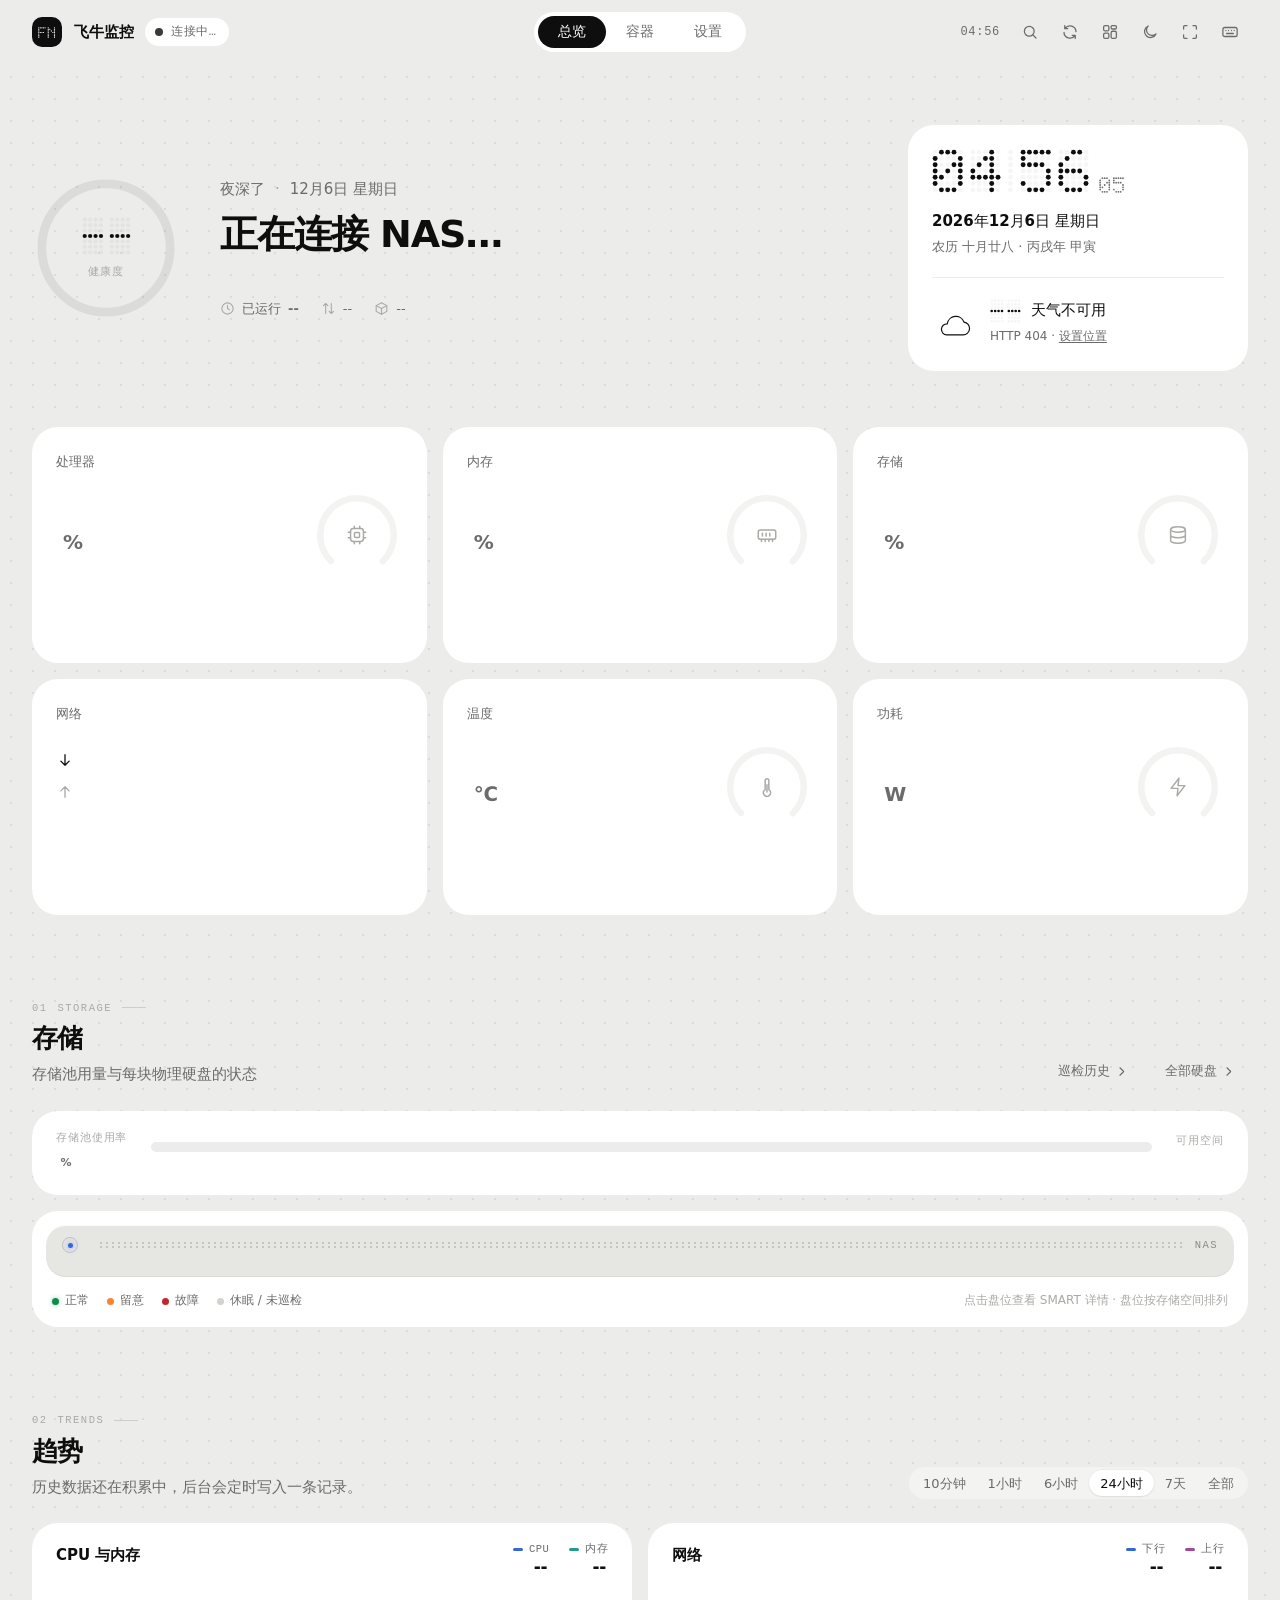
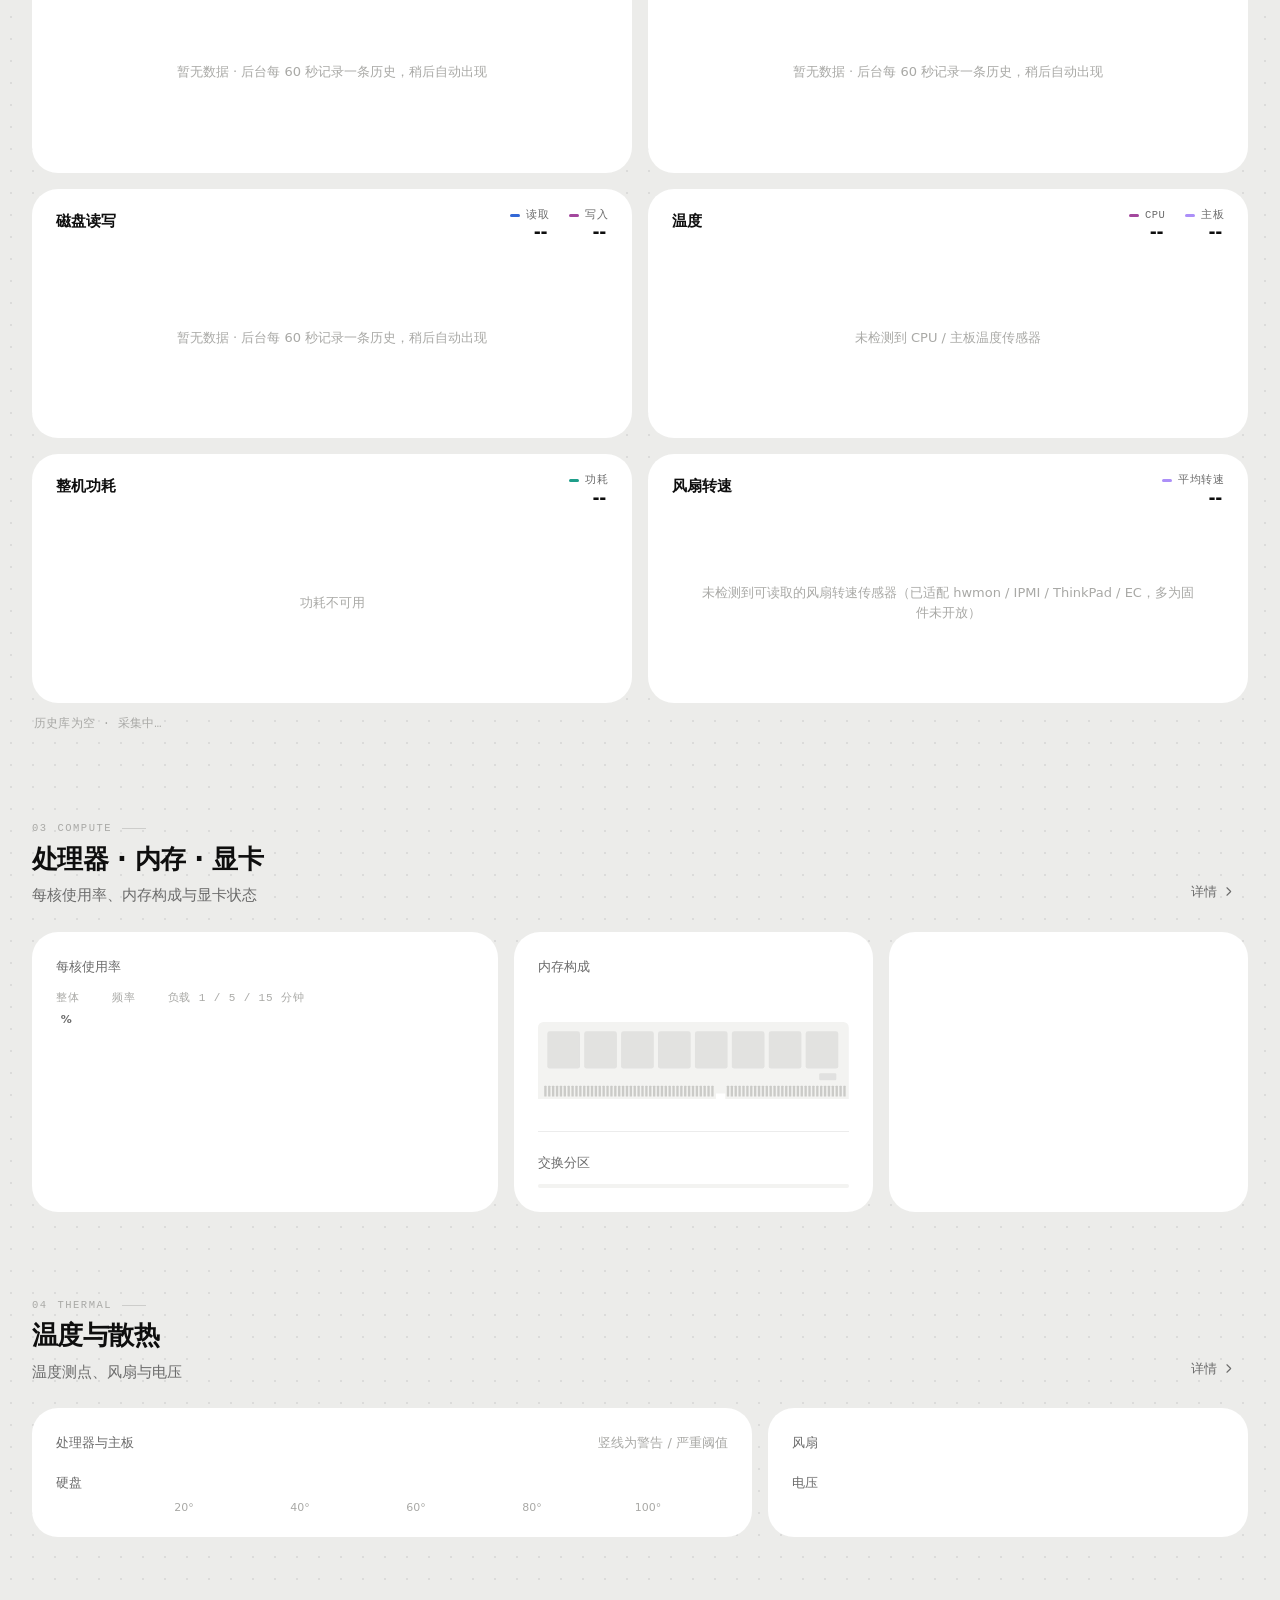
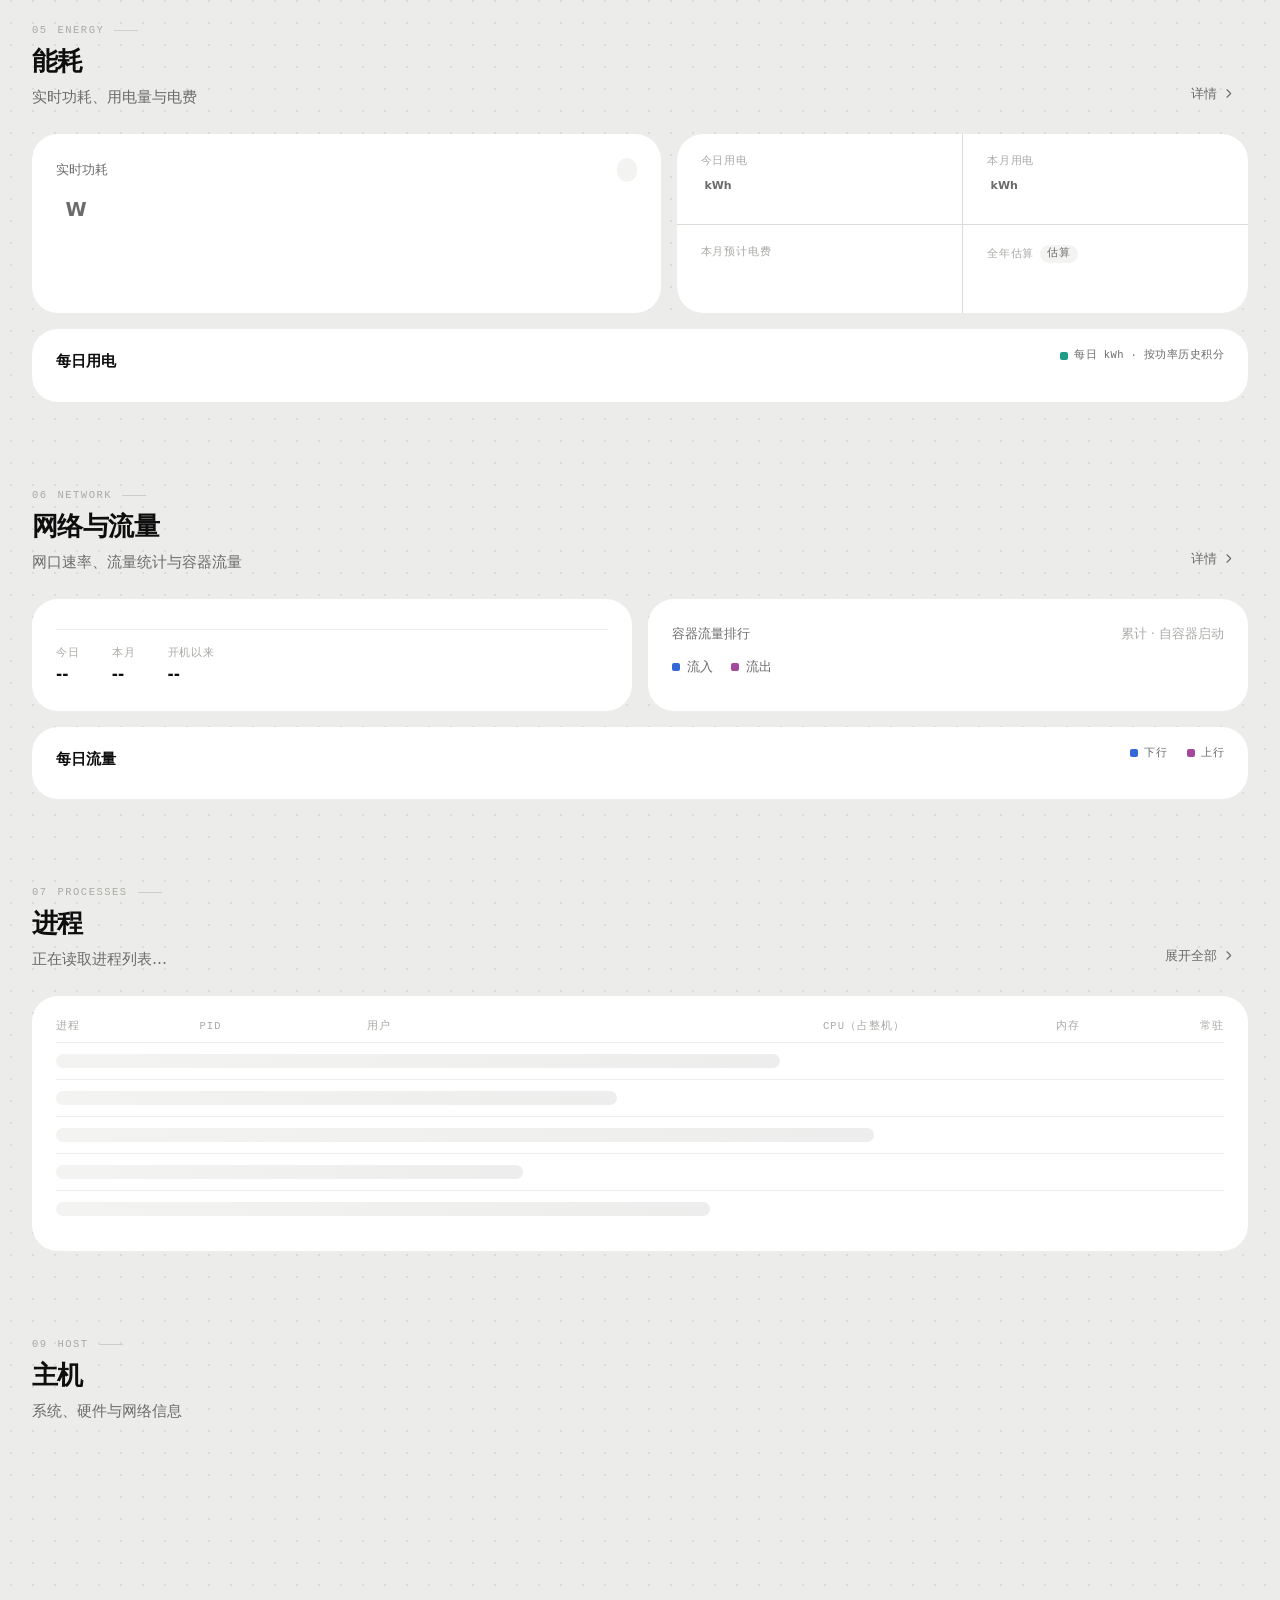
==== commit 6e18d605: "🐛 fix(settings) 总开关关闭后，UPS / iDRAC 卡片整体收起 上一版是逐行给「随总开关收起」打标记，漏了同类事件去抖、每分钟上限， 而 data-gdep 那几行又只在关机保护开" ====
--- a/app/www/index.html
+++ b/app/www/index.html
@@ -1305,6 +1305,7 @@
 }
 .set-sub{margin:14px 0 2px;color:var(--ink-3);font-size:10px;font-weight:600;letter-spacing:.08em;text-transform:uppercase}
 .set-card>.set-sub:first-child{margin-top:0}
+[data-dep-body]>.set-row:first-child,[data-dep-body]>.set-sub:first-child + .set-row{border-top:1px solid var(--line)}
 .blk-row .lbl{transition:opacity .15s ease}
 .blk-row.blk-off .lbl{opacity:.5}
 .mod-dek .warn.dismissible>b{flex:none;white-space:nowrap}
@@ -4406,7 +4407,8 @@
 ['FORCED_SHUTDOWN', '强制关机'], ['DEVICE_LOST', '通信中断'], ['DEVICE_BACK', '通信恢复'],
 ];
 card.innerHTML = `
-${UPS_ROW('启用 UPS 监控', '关闭后不读取 UPS、不记录历史、不发通知，「电源」页与导航一起隐藏', `<button class="switch" type="button" role="switch" aria-checked="false" data-k="enabled" aria-label="启用 UPS 监控"></button>`)}
+${UPS_ROW('启用 UPS 监控', '关闭后不读取 UPS、不记录历史、不发通知，「电源」页与导航一起隐藏，下面这些设置也一起收起来', `<button class="switch" type="button" role="switch" aria-checked="false" data-k="enabled" aria-label="启用 UPS 监控"></button>`)}
+<div data-dep-body>
 <div class="set-sub">采集</div>
 ${UPS_ROW('UPS 设备名', '留空 = 自动发现（NUT 里有多台时才需要指定）', upsText('ups_name', '自动发现'), 'data-dep')}
 ${UPS_ROW('采集周期', '默认 5 秒。NUT 驱动自身也有 2 秒轮询，设太小只是多花 CPU', upsNum('poll_interval', 3, 60, 1, '秒'), 'data-dep')}
@@ -4417,8 +4419,8 @@
 <div class="set-row" data-dep><div><div class="lbl">通知方式</div><div class="hint">事件发到哪几个通道；都不选就不发，事件仍记录在「事件记录」里</div></div><div class="ctl" data-ref="route"></div></div>
 <div class="set-row block" data-dep><div><div class="lbl">告警事件</div><div class="hint">「严重」级别不受静默时段约束</div></div>
 <div class="ctl up-evs" data-ref="evs">${EV.map(([k, l]) => `<button class="btn sm" type="button" data-ev="${k}" aria-pressed="false">${l}</button>`).join('')}</div></div>
-${UPS_ROW('同类事件去抖', '同一类事件在该窗口内只发一次', upsNum('notify_debounce_s', 0, 3600, 10, '秒'))}
-${UPS_ROW('每分钟上限', '避免反复抖动把邮箱打爆', upsNum('notify_max_per_min', 1, 60, 1, '条'))}
+${UPS_ROW('同类事件去抖', '同一类事件在该窗口内只发一次', upsNum('notify_debounce_s', 0, 3600, 10, '秒'), 'data-dep')}
+${UPS_ROW('每分钟上限', '避免反复抖动把邮箱打爆', upsNum('notify_max_per_min', 1, 60, 1, '条'), 'data-dep')}
 ${UPS_ROW('静默时段', '形如 23:00-07:00（可跨零点），留空不静默；严重告警照发', upsText('notify_quiet', '留空不静默'), 'data-dep')}
 ${UPS_ROW('测试通知', '按当前通知渠道发一条 UPS 样例告警', `<button class="btn sm" type="button" data-act="testnotify">${ic('bell')}发送测试</button>`, 'data-dep')}
 <div class="set-sub">关机保护（高危，默认关闭）</div>
@@ -4432,7 +4434,8 @@
 ${UPS_ROW('启动静默期', '服务启动后这段时间内不动手，防重启循环关机', upsNum('guard_boot_hold_s', 0, 3600, 10, '秒', 'data-gdep'))}
 ${UPS_ROW('我已知冲突风险', '仅在冲突检测为「有冲突」时需要勾上，否则真关机保存会被拒绝', `<button class="switch" type="button" role="switch" aria-checked="false" data-k="guard_allow_conflict" aria-label="已知冲突风险"></button>`, 'data-gdep')}
 ${UPS_ROW('演练与取消', '演练只跑判定逻辑，绝不关机；取消只对「待执行」有效', `<span class="up-acts"><button class="btn sm" type="button" data-act="sim">${ic('play')}演练判定</button><button class="btn sm" type="button" data-act="cancelnow">取消待执行</button></span>`, 'data-gdep')}
-<p class="sub up-warn" data-gdep>${ic('alert')}真关机不可撤销：只在下拉确认后使用。运行前请先确认飞牛侧 UPS 保护已关闭，并核对电压下限与断电时长。</p>`;
+<p class="sub up-warn" data-gdep>${ic('alert')}真关机不可撤销：只在下拉确认后使用。运行前请先确认飞牛侧 UPS 保护已关闭，并核对电压下限与断电时长。</p>
+</div>`;
 const x = collect(card);
 const cfg = () => (S.ups && S.ups.config) || {};
 let evSel = new Set(cfg().notify_events || []);
@@ -4530,6 +4533,8 @@
 });
 card._sync = () => {
 const c = cfg(), on = !!+c.enabled, g = on && !!+c.guard_enabled;
+const body = $('[data-dep-body]', card);
+if (body) body.hidden = !on;
 $$('[data-dep]', card).forEach(el => { el.hidden = !on; });
 $$('[data-gdep]', card).forEach(el => { el.hidden = !g; });
 $$('.set-sub', card).forEach(el => { el.hidden = !on; });
@@ -5046,6 +5051,7 @@
 function renderIdrac(card) {
 card.innerHTML = `<div class="note info notify-note" data-dep>${ic('server')}<span><b>只读</b>：通过 Redfish 直连 iDRAC 读取风扇转速、温度、功耗与硬件日志，不会改动服务器任何设置。密码单独存 <span class="mono">idrac.json</span>（0600），接口只回「是否已填」。自签证书需要关闭校验，仅建议在内网使用。</span></div>
 <div class="set-row inline"><div><div class="lbl">iDRAC</div><div class="hint" data-ref="hOn"></div></div><div class="ctl"><button class="switch" type="button" role="switch" aria-checked="false" data-ref="swOn" aria-label="启用 iDRAC"></button></div></div>
+<div data-dep-body>
 <div class="set-row" data-dep><div><div class="lbl">地址</div><div class="hint">iDRAC 管理口 IP 或主机名，只填地址，不要带 https://</div></div><div class="ctl"><input class="textfield mono" data-ref="host" placeholder="192.168.1.120" spellcheck="false" aria-label="iDRAC 地址"></div></div>
 <div class="set-row" data-dep><div><div class="lbl">用户名</div><div class="hint">建议在 iDRAC 里单建一个只读账号</div></div><div class="ctl"><input class="textfield" data-ref="user" placeholder="root" spellcheck="false" autocomplete="username" aria-label="iDRAC 用户名"></div></div>
 <div class="set-row" data-dep><div><div class="lbl">密码</div><div class="hint" data-ref="hPw"></div></div><div class="ctl"><input class="textfield" type="password" data-ref="pw" placeholder="iDRAC 登录密码" autocomplete="new-password" aria-label="iDRAC 密码"></div></div>
@@ -5056,7 +5062,8 @@
 <div class="set-row" data-dep><div><div class="lbl">告警发送时间</div><div class="hint">每天到这个时刻汇总发一封：只发仍未恢复的；一直没恢复的每 7 天再提醒，期间恢复了补一封「已恢复」</div></div><div class="ctl"><input class="textfield mono" style="width:110px" type="time" data-ref="hwTime" aria-label="告警发送时间"></div></div>
 <div class="set-row" data-dep><div><div class="lbl">连接与保存</div><div class="hint" data-ref="hMsg"></div></div><div class="ctl" style="display:flex;gap:8px;align-items:center;flex-wrap:wrap"><button class="btn" type="button" data-ref="test">测试连接</button><button class="btn primary" type="button" data-ref="save">保存</button></div></div>
 <div class="set-row inline" data-dep><div><div class="lbl">固定信息</div><div class="hint" data-ref="hStatic">槽位 / 内存 / 阵列卡 / 物理盘 / 卷只在首次连接时读一次，之后不再自动刷新</div></div><div class="ctl"><button class="btn" type="button" data-ref="refresh">刷新固定信息</button></div></div>
-<div class="idrac-live" data-ref="live" data-dep></div>`;
+<div class="idrac-live" data-ref="live" data-dep></div>
+</div>`;
 const x = collect(card);
 const f = { enabled: 0, host: '', user: '', password: '', verify_tls: 0, sel_alert: 1, hw_time: '08:00' };
 const bind = (el, k) => el.addEventListener('input', () => { f[k] = el.value; });
@@ -5141,6 +5148,8 @@
 function sync() {
 const n = (IB && IB.config) || {};
 const on = !!+f.enabled;
+const body = $('[data-dep-body]', card);
+if (body) body.hidden = !on;
 $$('[data-dep]', card).forEach(el => { el.hidden = !on; });
 if (hwCh === null) routeEl.sync();
 if (document.activeElement !== x.hwTime) x.hwTime.value = hwTimeEff();
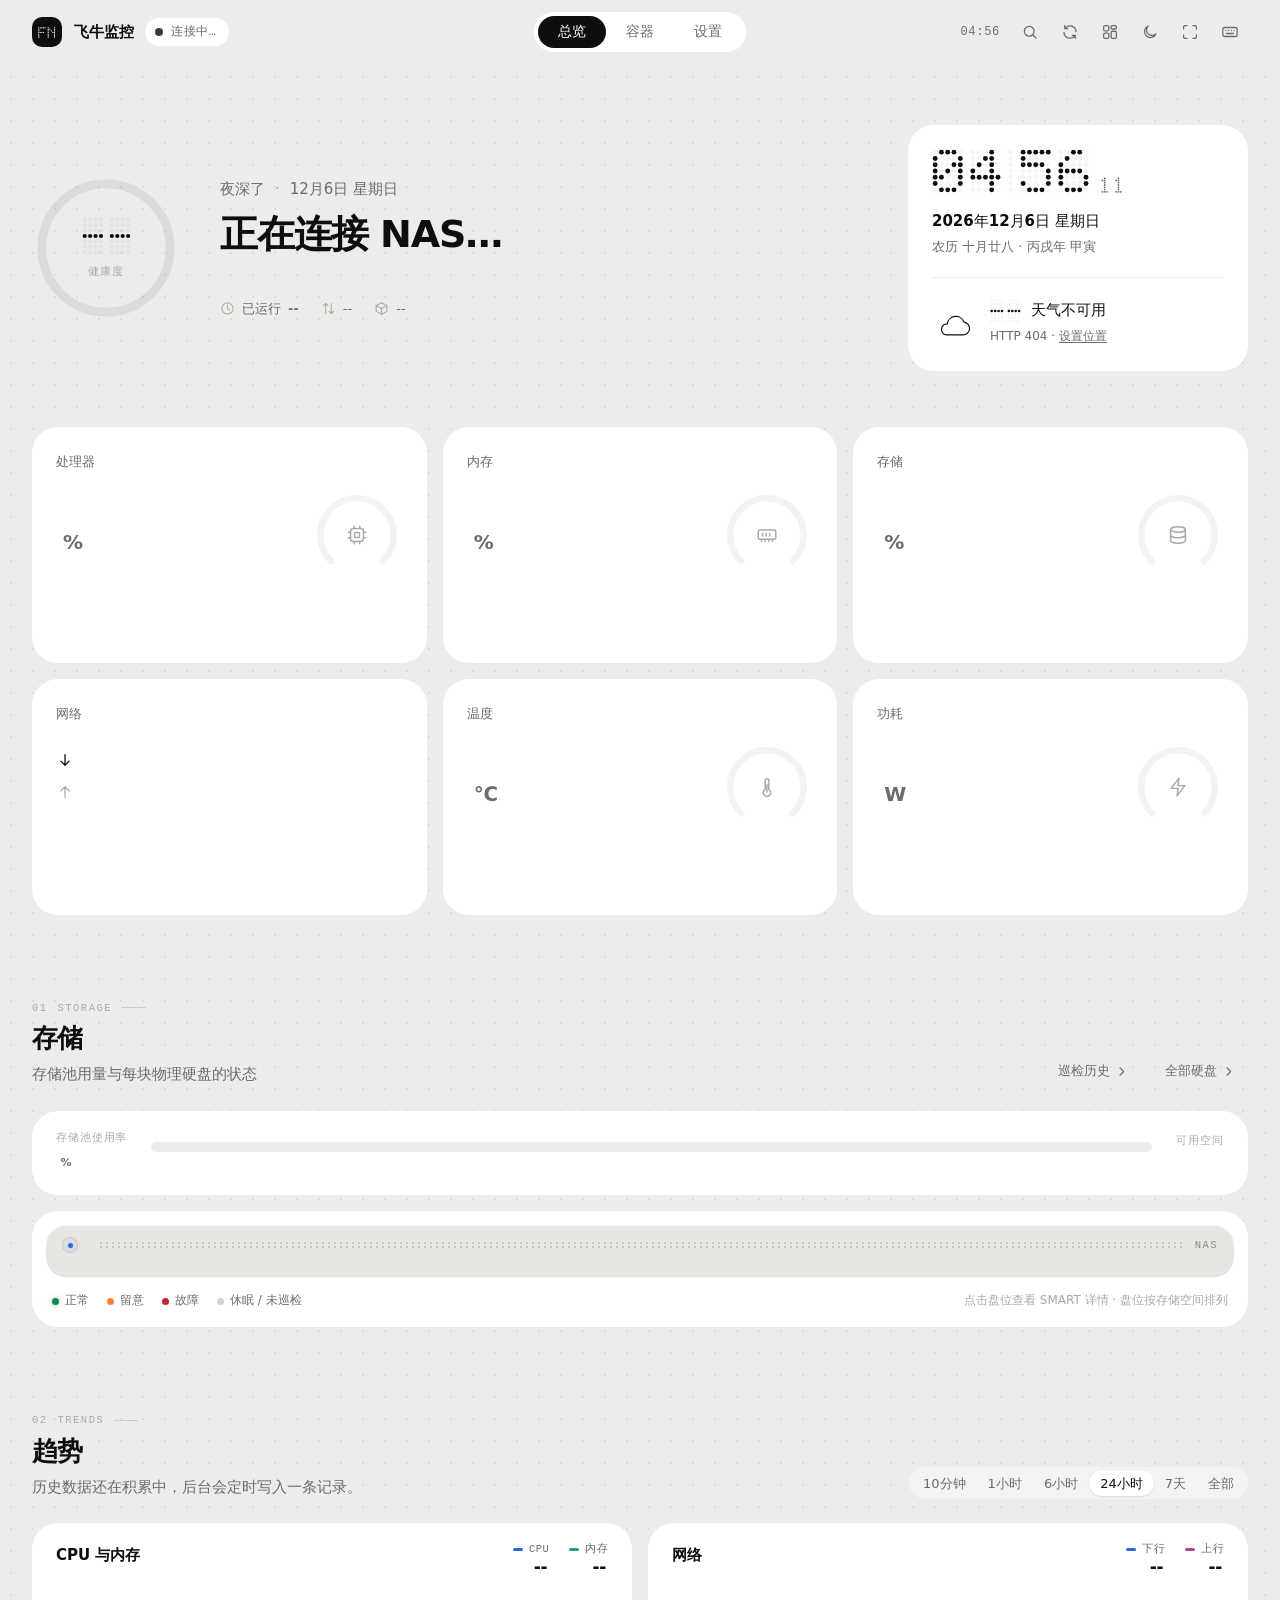
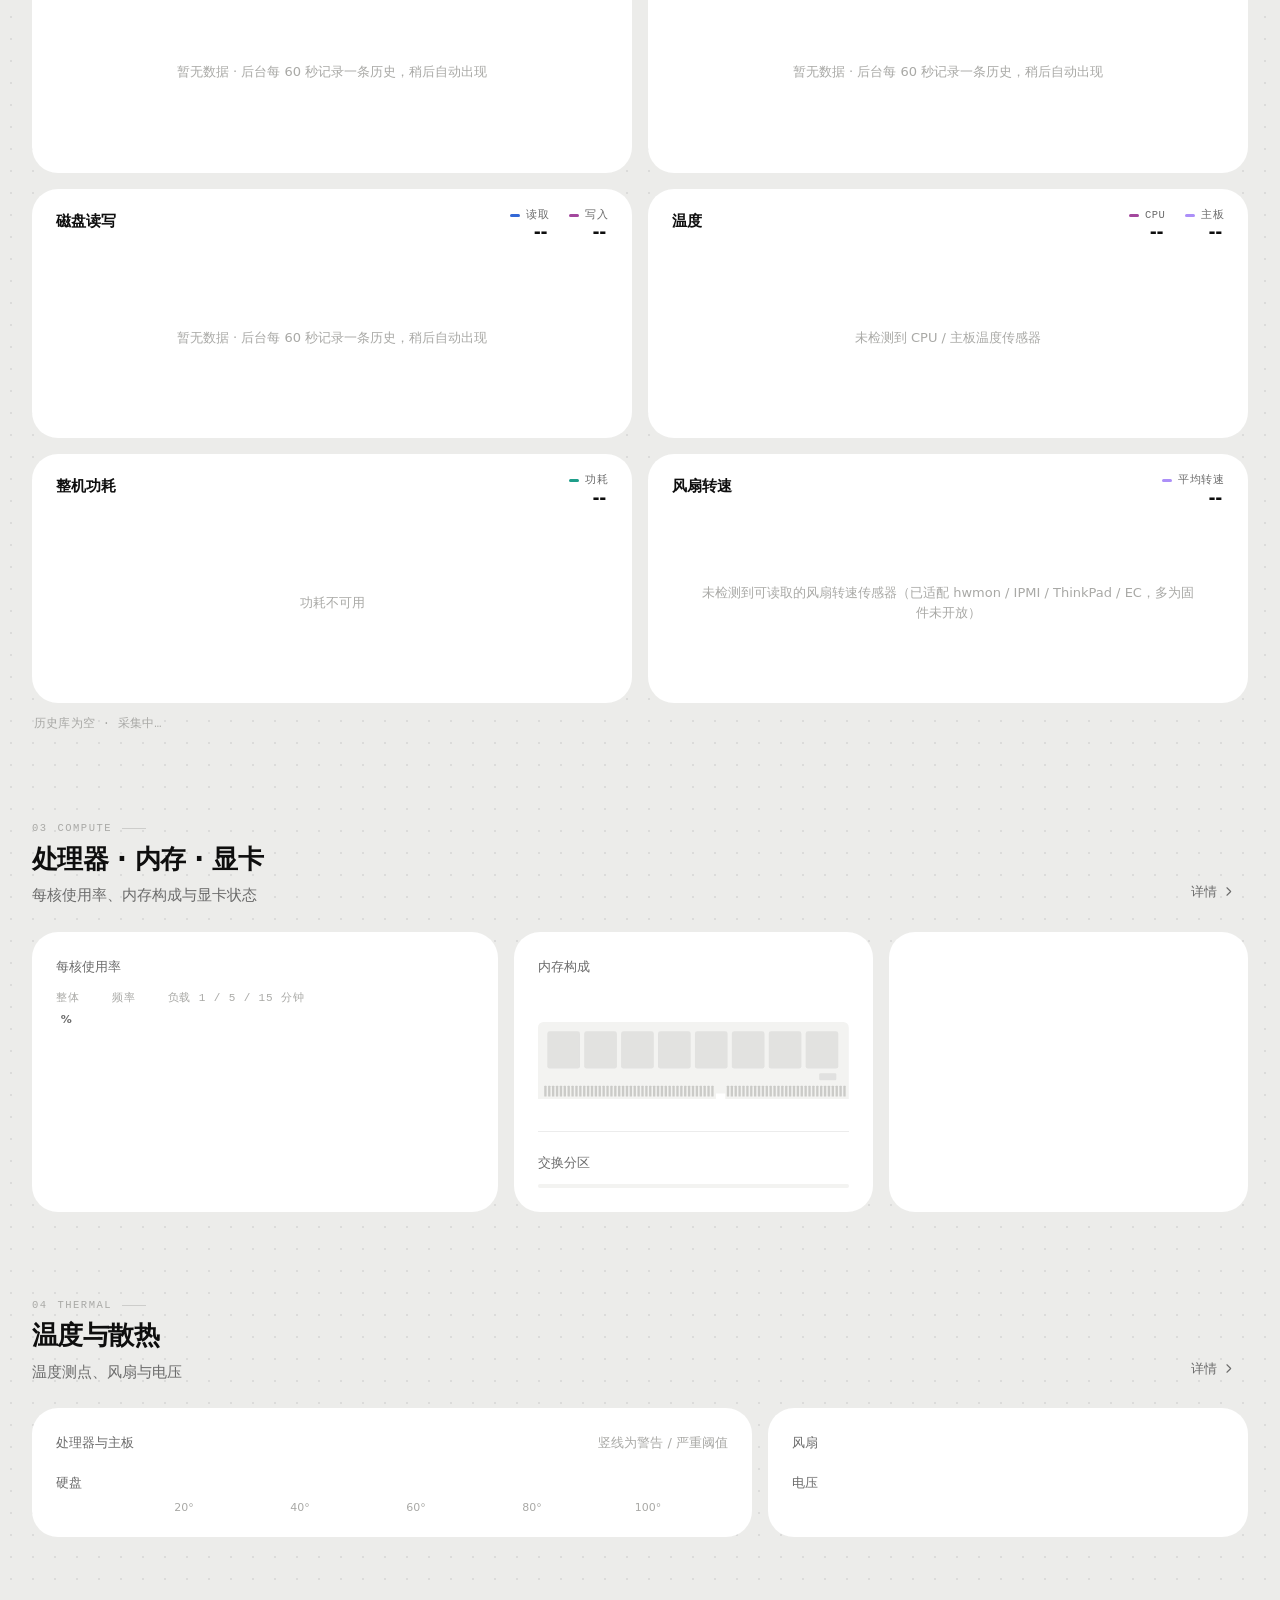
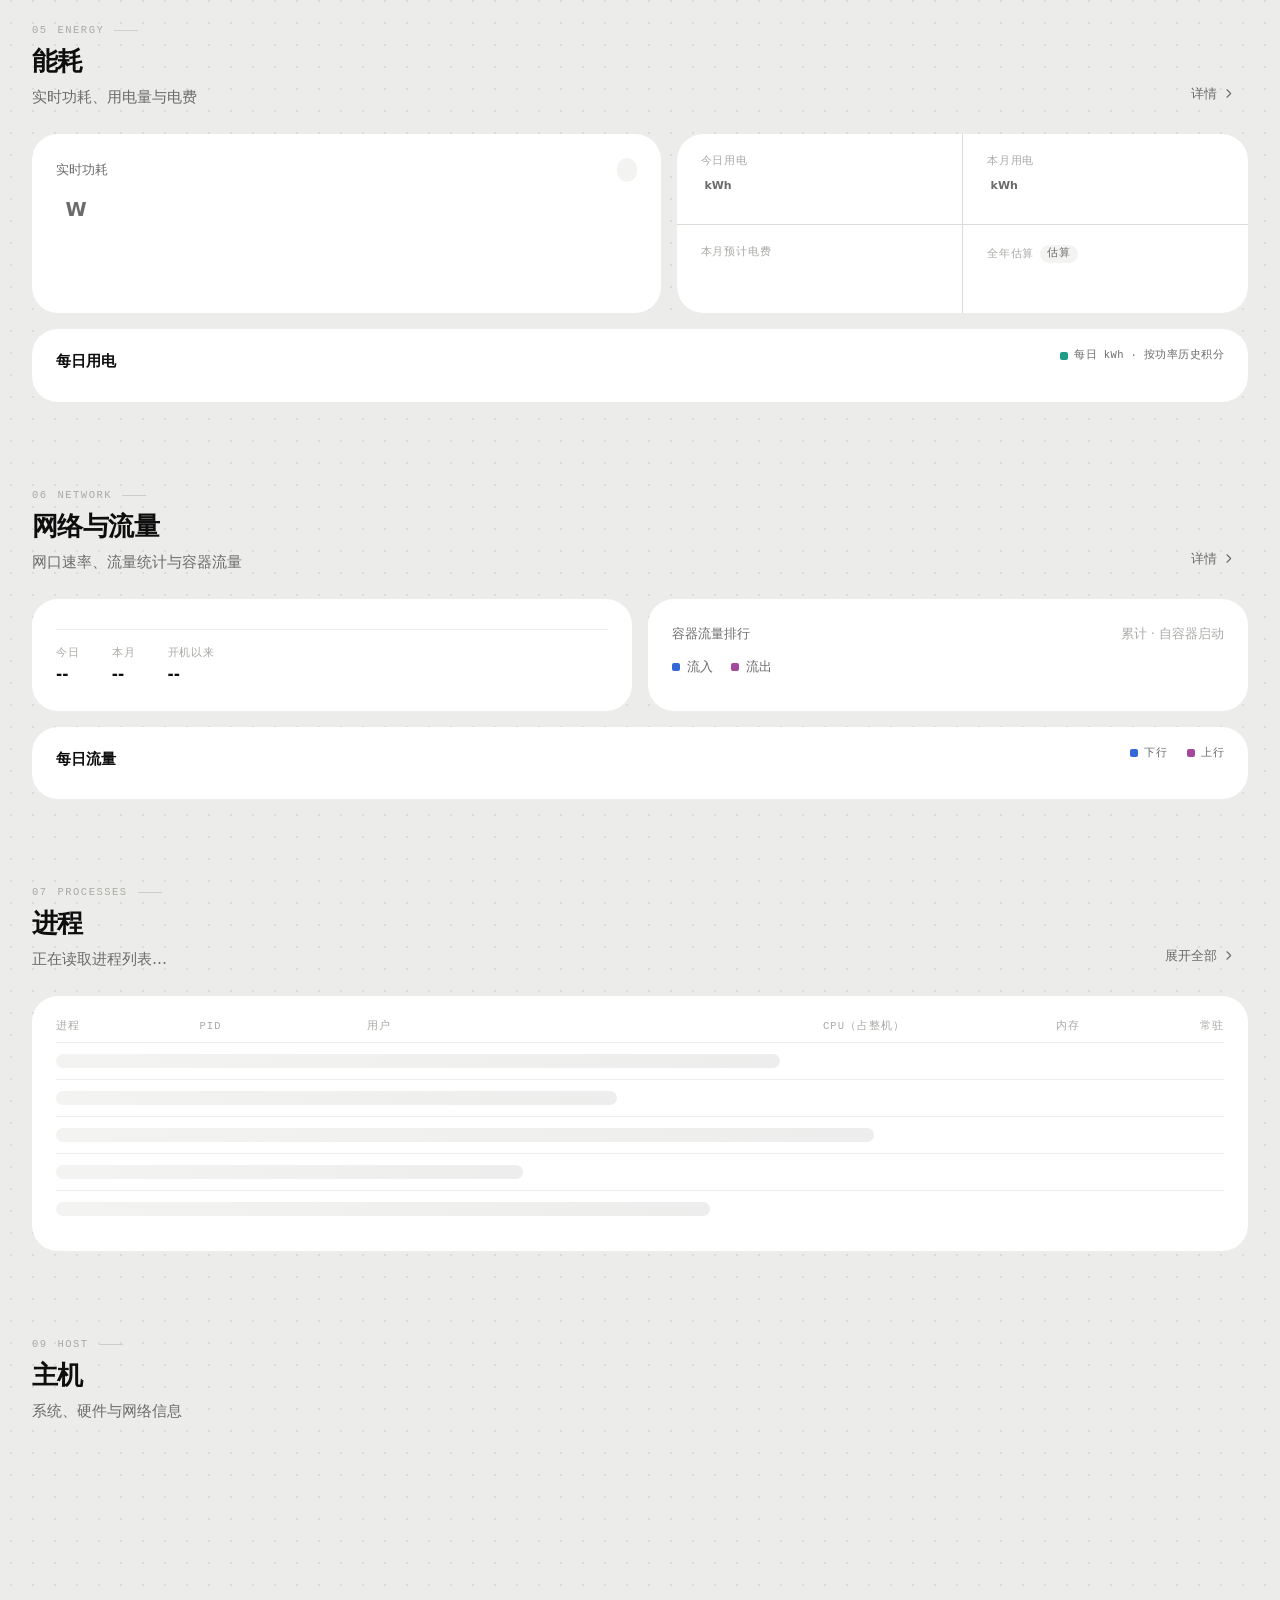
==== commit 3dea7e1f: "✨ feat(disk) 手动巡检顺带核对 iDRAC 槽位，换过盘位自动更正 固定信息是刻意固化的：装机就定死，读一轮 1.5~3 分钟，所以只读一次落盘。 但换盘位是例外——iDRAC 侧立刻就是" ====
--- a/app/www/index.html
+++ b/app/www/index.html
@@ -4714,7 +4714,7 @@
 set: (v, row) => saveNotifyRoute('disk', v, row),
 hint: () => '巡检发现新增故障 / 加重 / 恢复时发到哪；都不选就不发，变动仍记在巡检历史里' },
 { k: 'diskScanNow', label: '立即巡检', type: 'action', button: '现在巡检一次',
-hint: '不等下一个周期，立刻跑一轮全盘 SMART 并更新盘位分级；换盘或刚装完想马上看到结果时用',
+hint: '不等下一个周期，立刻跑一轮全盘 SMART 并更新盘位分级；换盘或刚装完想马上看到结果时用。手动点还会顺带核对一次 iDRAC 槽位——换过盘位的话自动更正（约 1 分钟）',
 run: async b => {
 b.disabled = true;
 try {
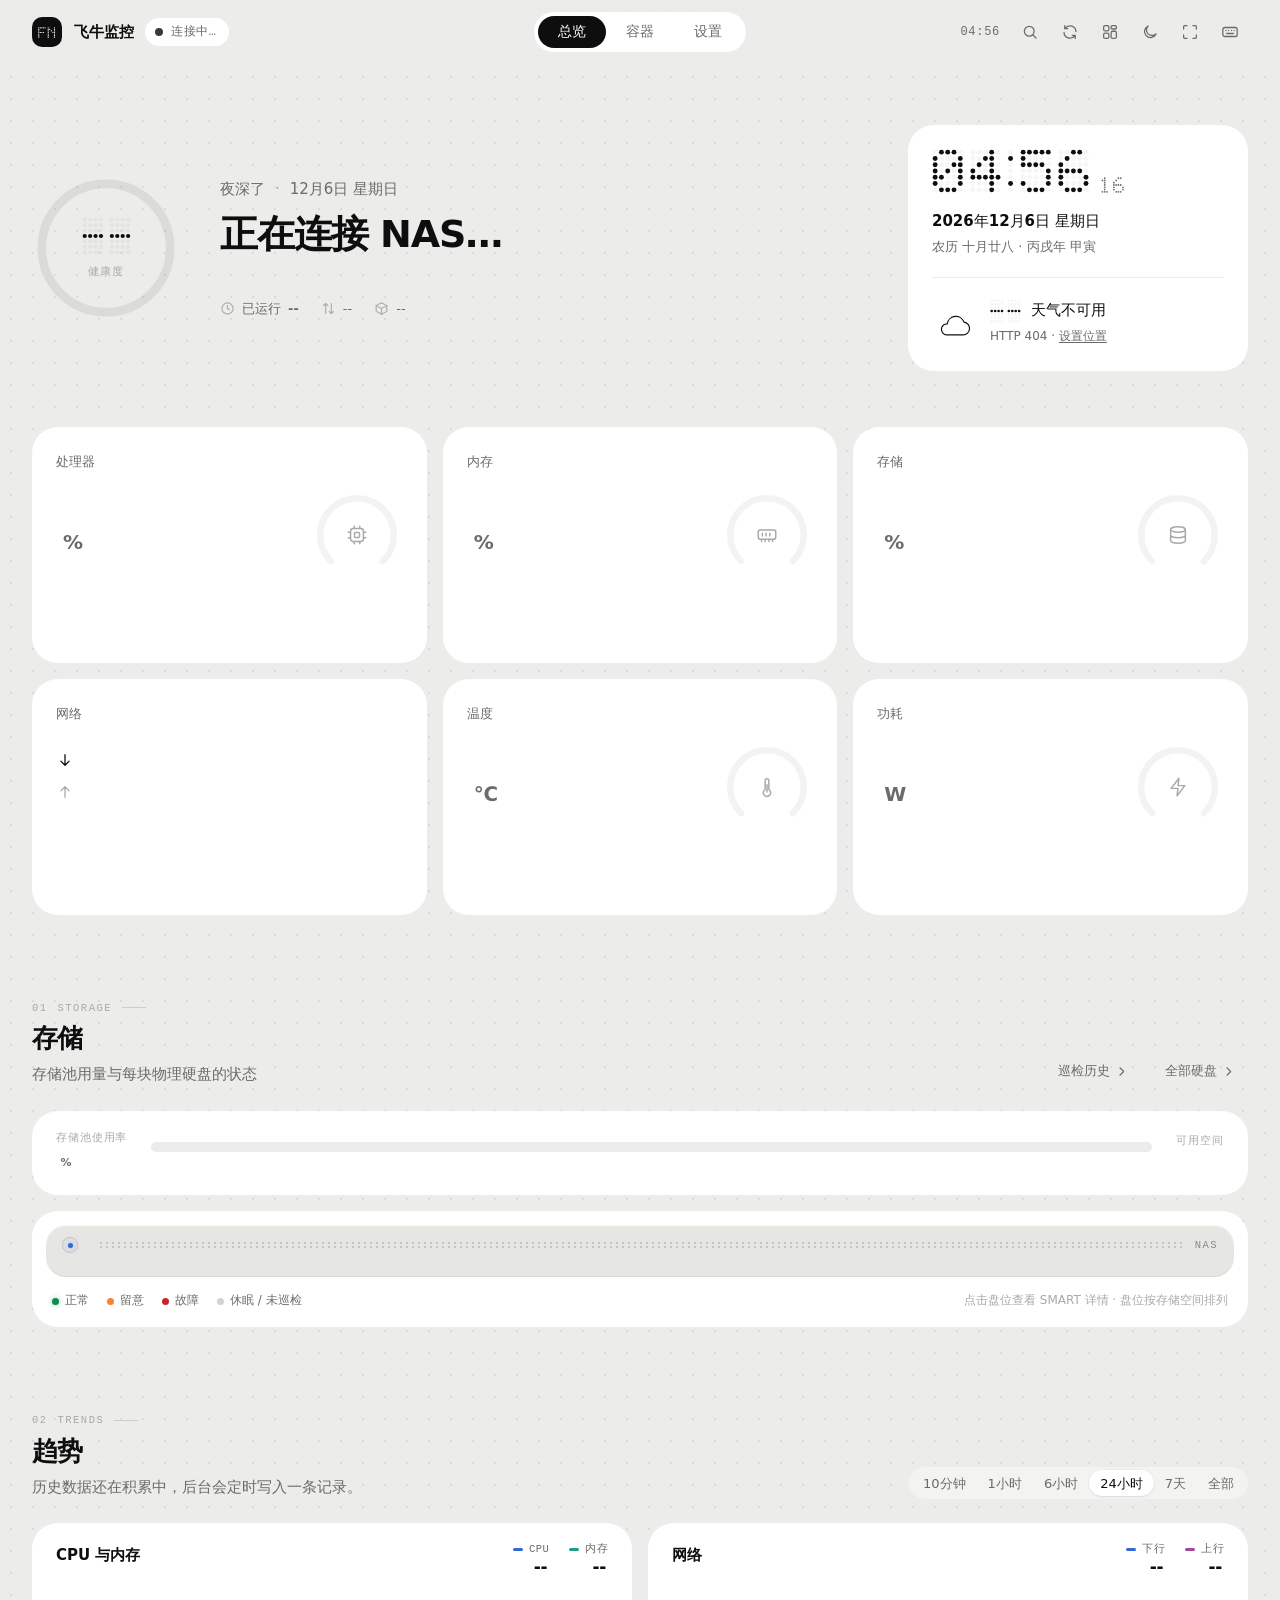
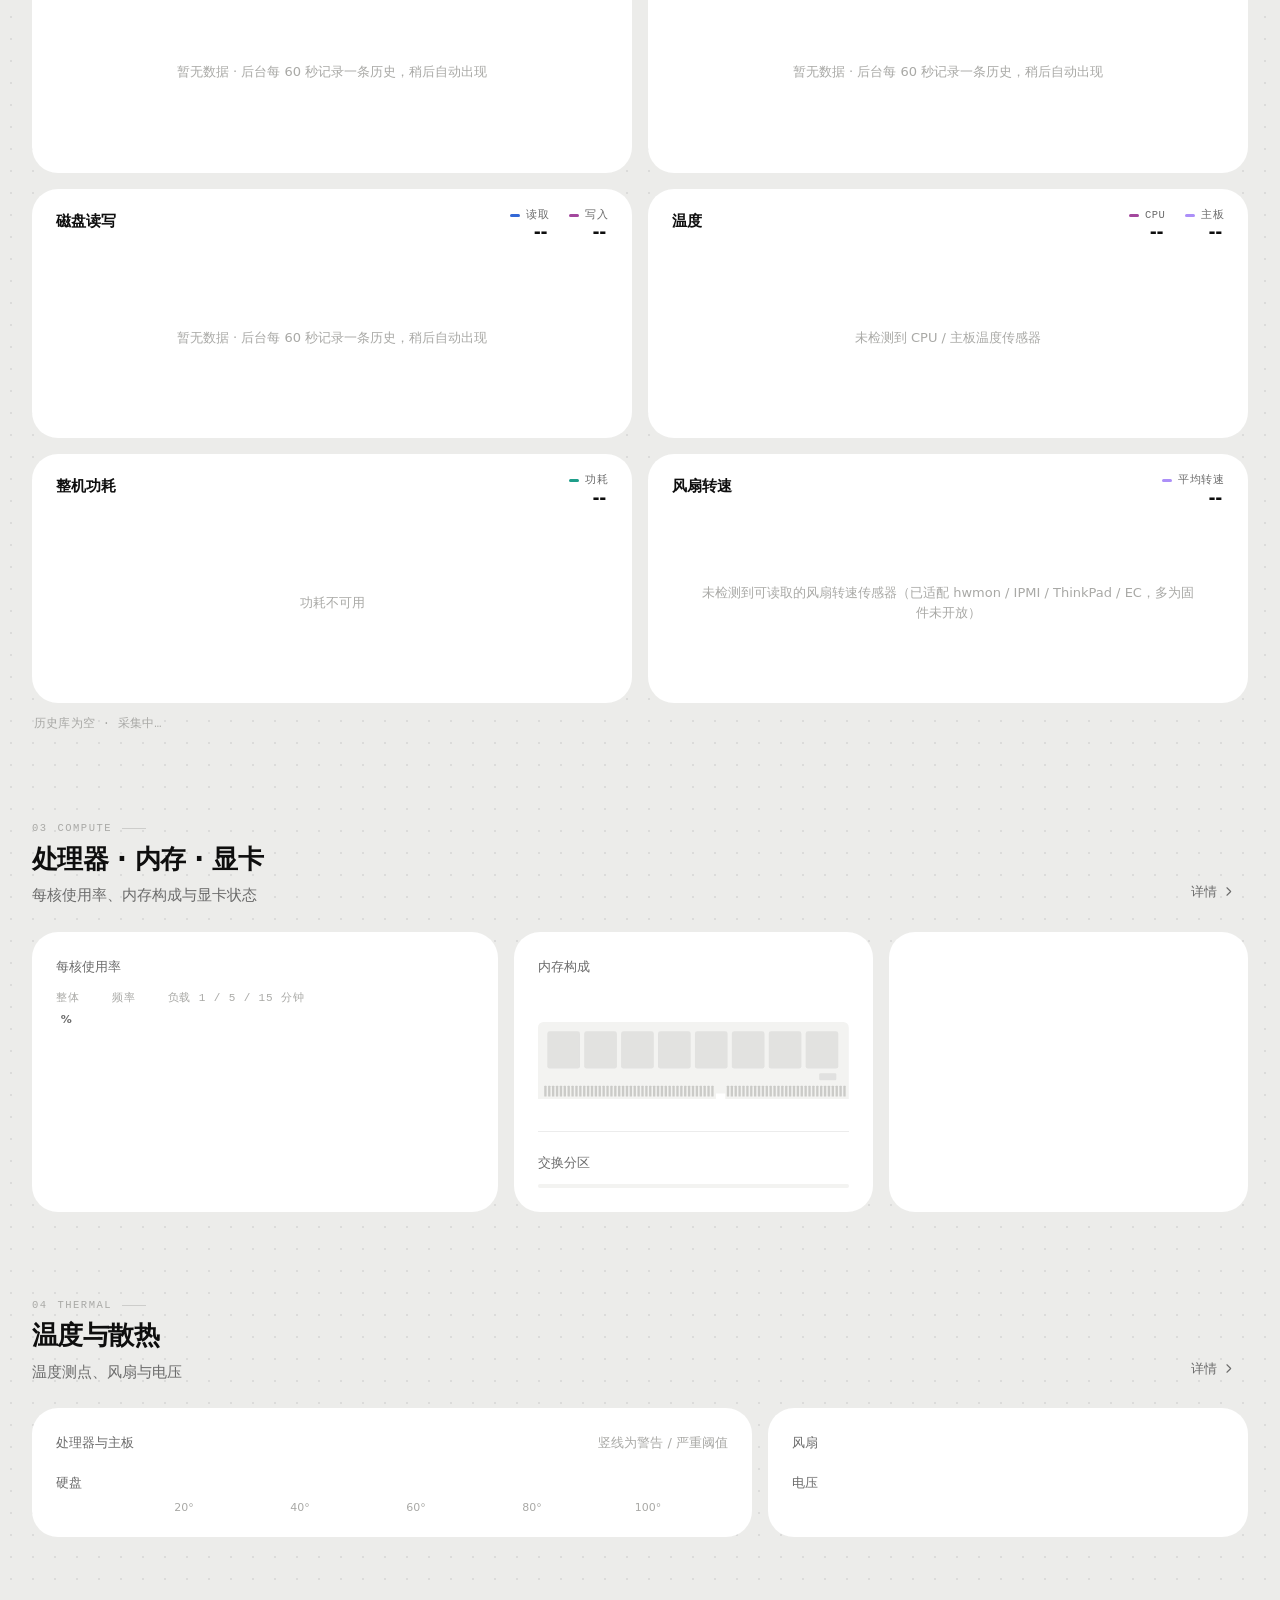
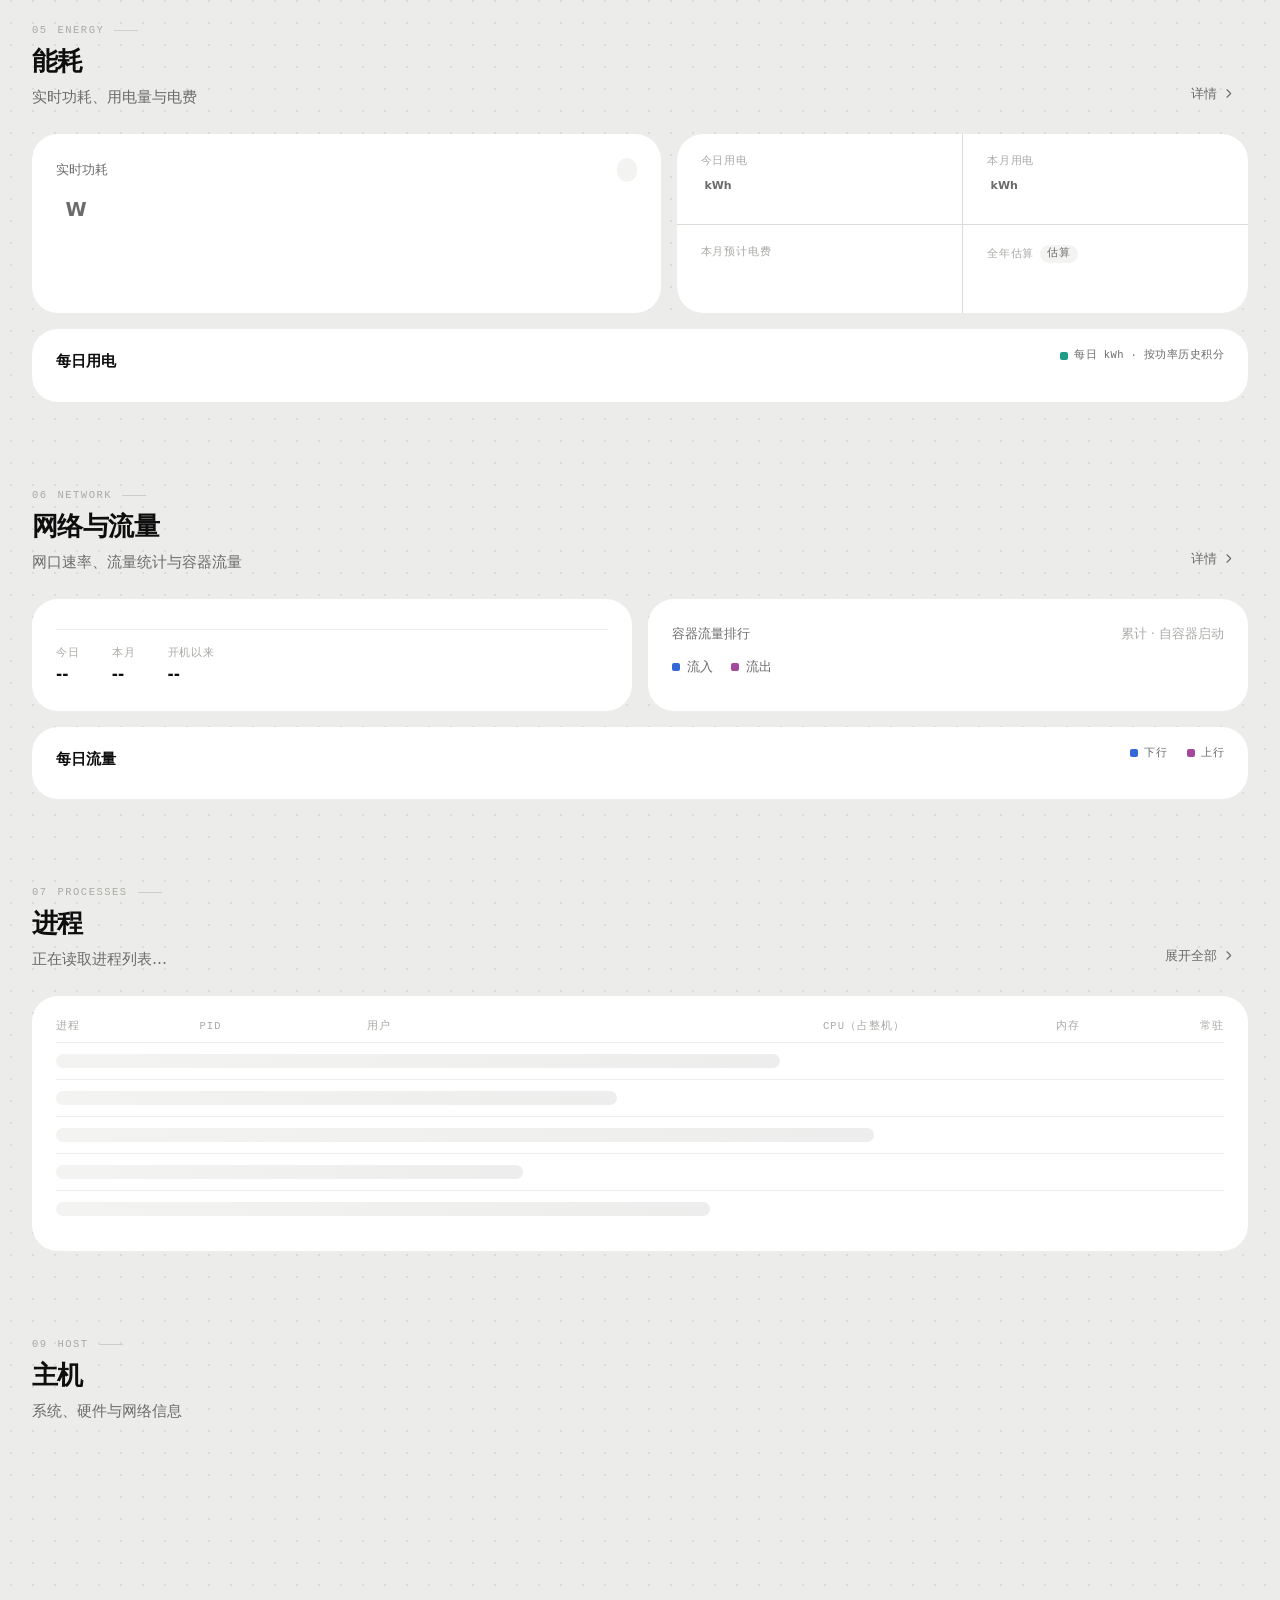
==== commit 1eac76cd: "🐛 fix(disk) 换盘位后盘位表串位：SMART 记录改按序列号对齐 内核按枚举顺序分配 sdX，换盘位 / 热插拔 / 重启都会重排；而巡检结果在 disk_health 里按写入当时的设备名" ====
--- a/app/www/index.html
+++ b/app/www/index.html
@@ -2713,7 +2713,7 @@
 <div class="ch-top"><span class="pwr" title="电源"><i></i></span><span data-ref="chName"></span><span class="vent"></span><span data-ref="chModel">NAS</span></div>
 <div class="bays" data-ref="bays"></div>
 </div>
-<div class="nas-foot"><span><i class="led-key"></i>正常</span><span><i class="led-key warn"></i>留意</span><span><i class="led-key crit"></i>故障</span><span><i class="led-key off"></i>休眠 / 未巡检</span><span class="faint scan-ago" data-ref="scanAgo"></span><span class="faint">点击盘位查看 SMART 详情 · 盘位按存储空间排列</span></div>
+<div class="nas-foot"><span><i class="led-key"></i>正常</span><span><i class="led-key warn"></i>留意</span><span><i class="led-key crit"></i>故障</span><span><i class="led-key off"></i>休眠 / 未巡检</span><span class="faint scan-ago" data-ref="scanAgo"></span><span class="faint rotate-tip" data-ref="rotateTip" hidden></span><span class="faint">点击盘位查看 SMART 详情 · 盘位按存储空间排列</span></div>
 </div>
 <div data-ref="raid"></div>`;
 m.x = collect(body); m.bays = {}; m.io = {};
@@ -2769,6 +2769,11 @@
 });
 const ago = scanAgo();
 if (x.scanAgo) setText(x.scanAgo, S.diskHealth ? (ago ? `巡检于 ${ago}` : '尚未巡检') : '');
+const rot = dd.filter(d => d.health_dev).length;
+if (x.rotateTip) {
+setText(x.rotateTip, rot ? `${rot} 块盘的编号已变（换过盘位？），SMART 仍取自上次巡检 · 建议重新巡检` : '');
+x.rotateTip.hidden = !rot;
+}
 const raid = o.raid || [], rc = o.raidcard || {};
 setHTML(x.raid, raid.length || (rc.type && rc.type !== 'none') ? `<div class="card pad raid-sum tap" data-sheet="storage" role="button" tabindex="0"><div class="label">${ic('server')}阵列<span class="faint" style="margin-left:auto;font-weight:400">${esc(rc.label || '')}</span></div><div class="raid-chips">${raid.map(r => `<span class="pill ${(r.members || []).some(z => /\(F\)/.test(z)) ? 'crit' : 'ok'}"><span class="dot"></span>${esc(r.device)} · ${esc(r.status)}</span>`).join('')}${(rc.controllers || []).map(c => (c.vd || []).map(v => `<span class="pill ${v.badge === 'off' ? 'crit' : v.badge === 'on' ? 'ok' : ''}"><span class="dot"></span>VD${esc(v.vd)} ${esc(v.type || '')} · ${esc(v.state_label || v.state || '--')}</span>`).join('')).join('')}${rc.type && rc.type !== 'none' && !(rc.controllers || []).length ? `<span class="pill">${esc(rc.detail || rc.error || '未读取到阵列卡详情')}</span>` : ''}</div></div>` : '');
 const warnD = dd.filter(d => ['warn', 'crit'].includes(bayState(d).lv)), sleepD = dd.filter(isSleep);
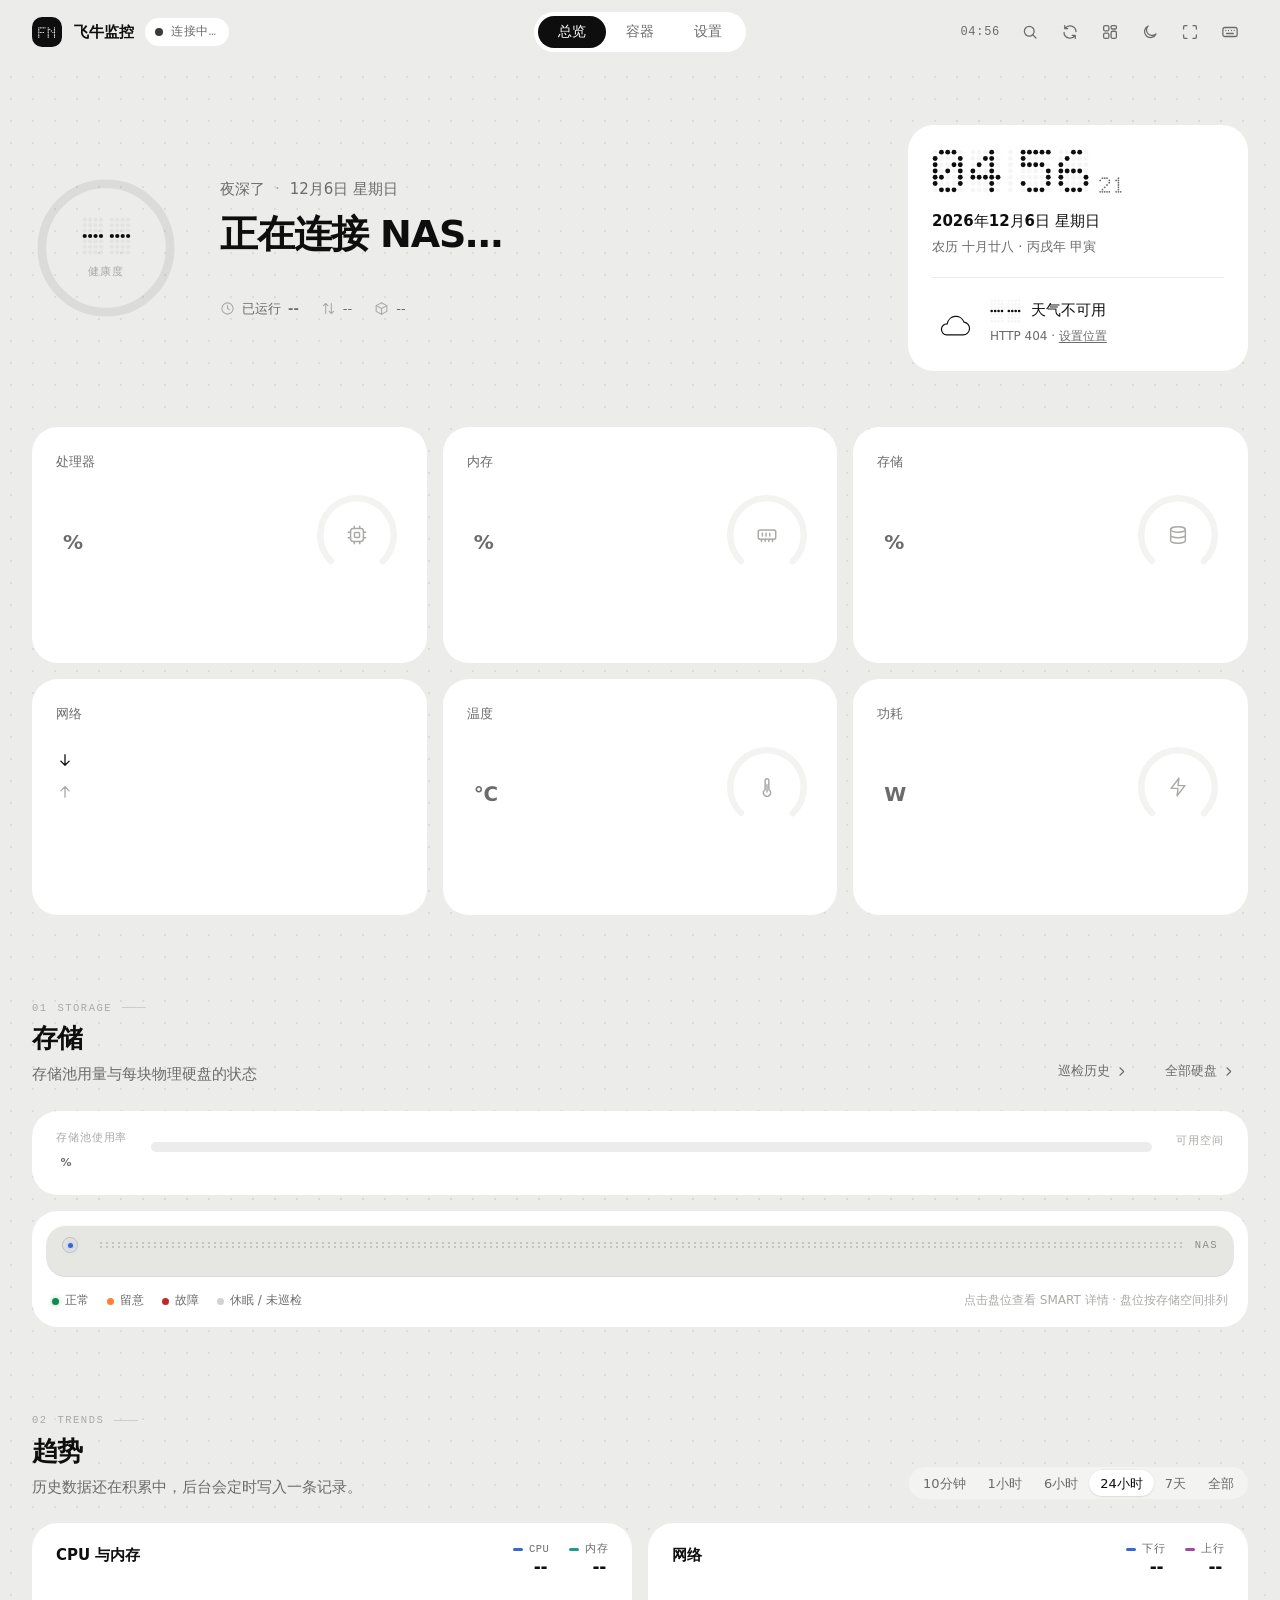
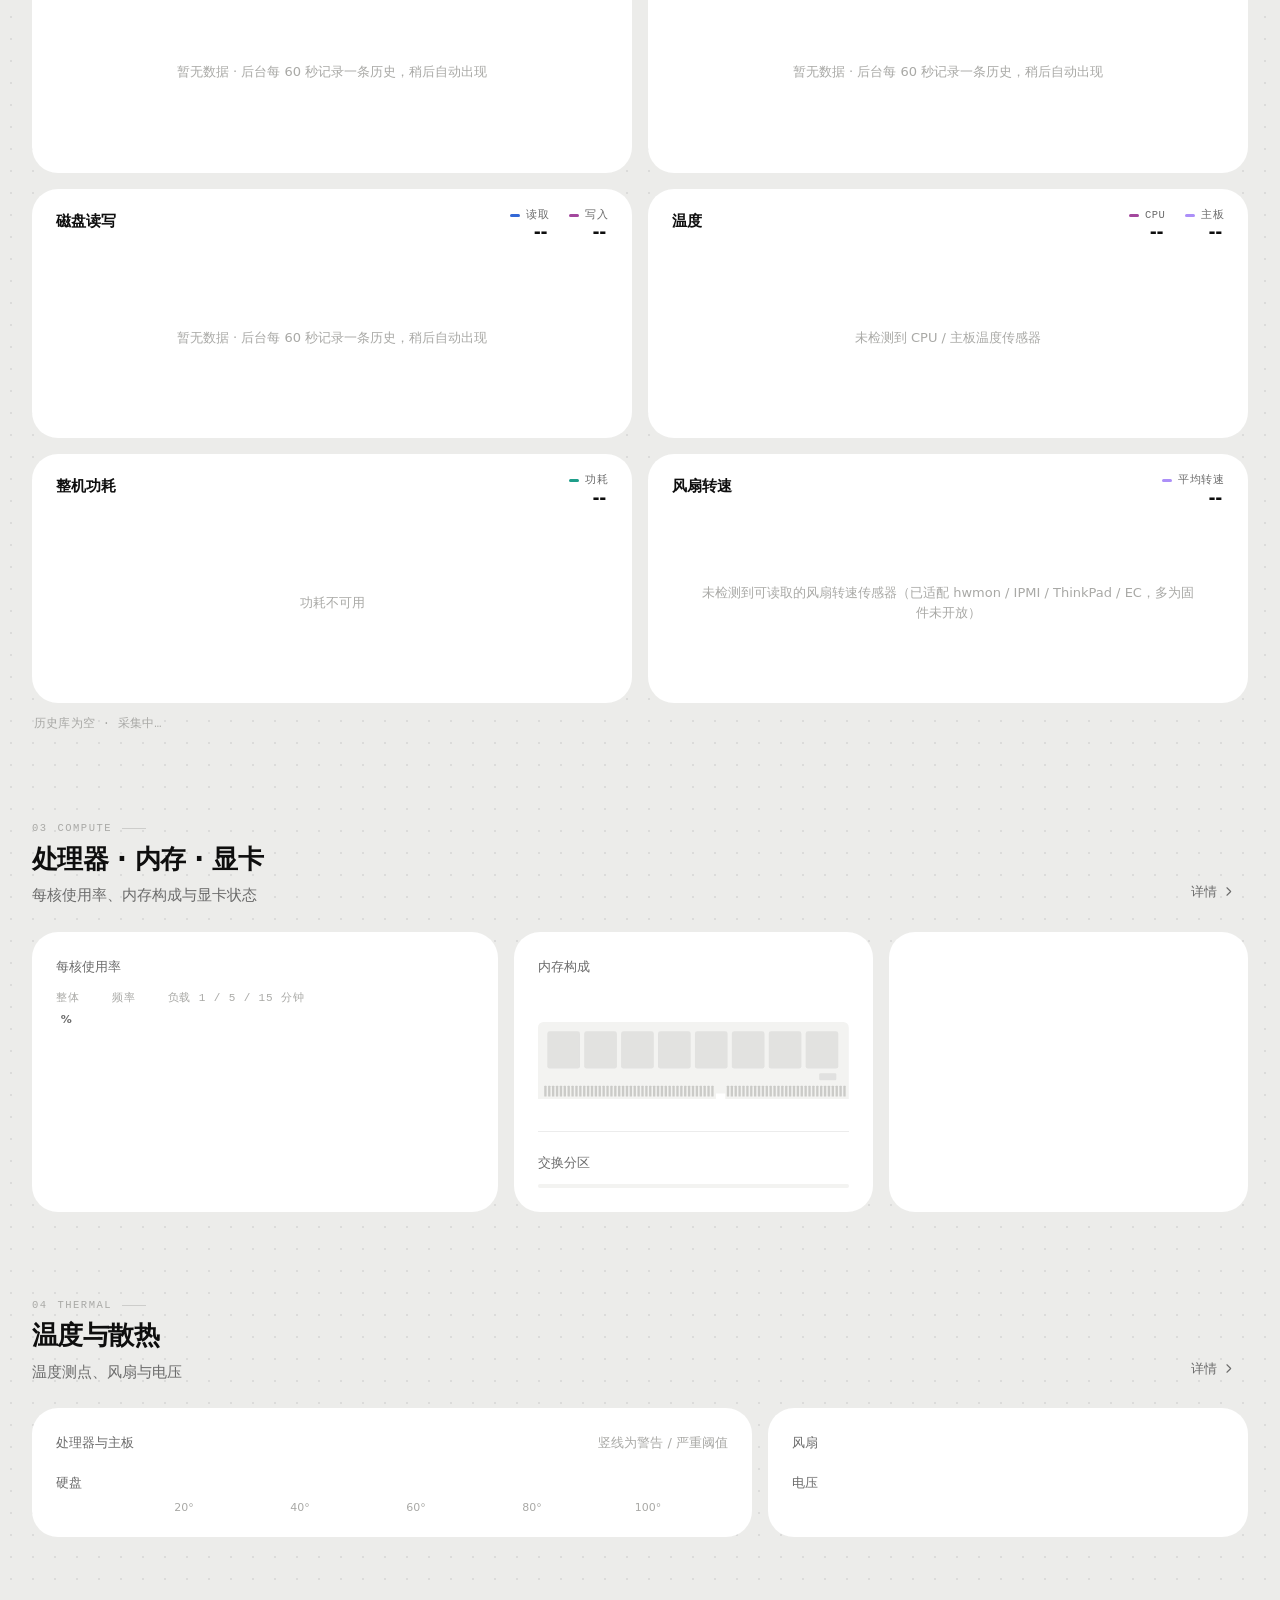
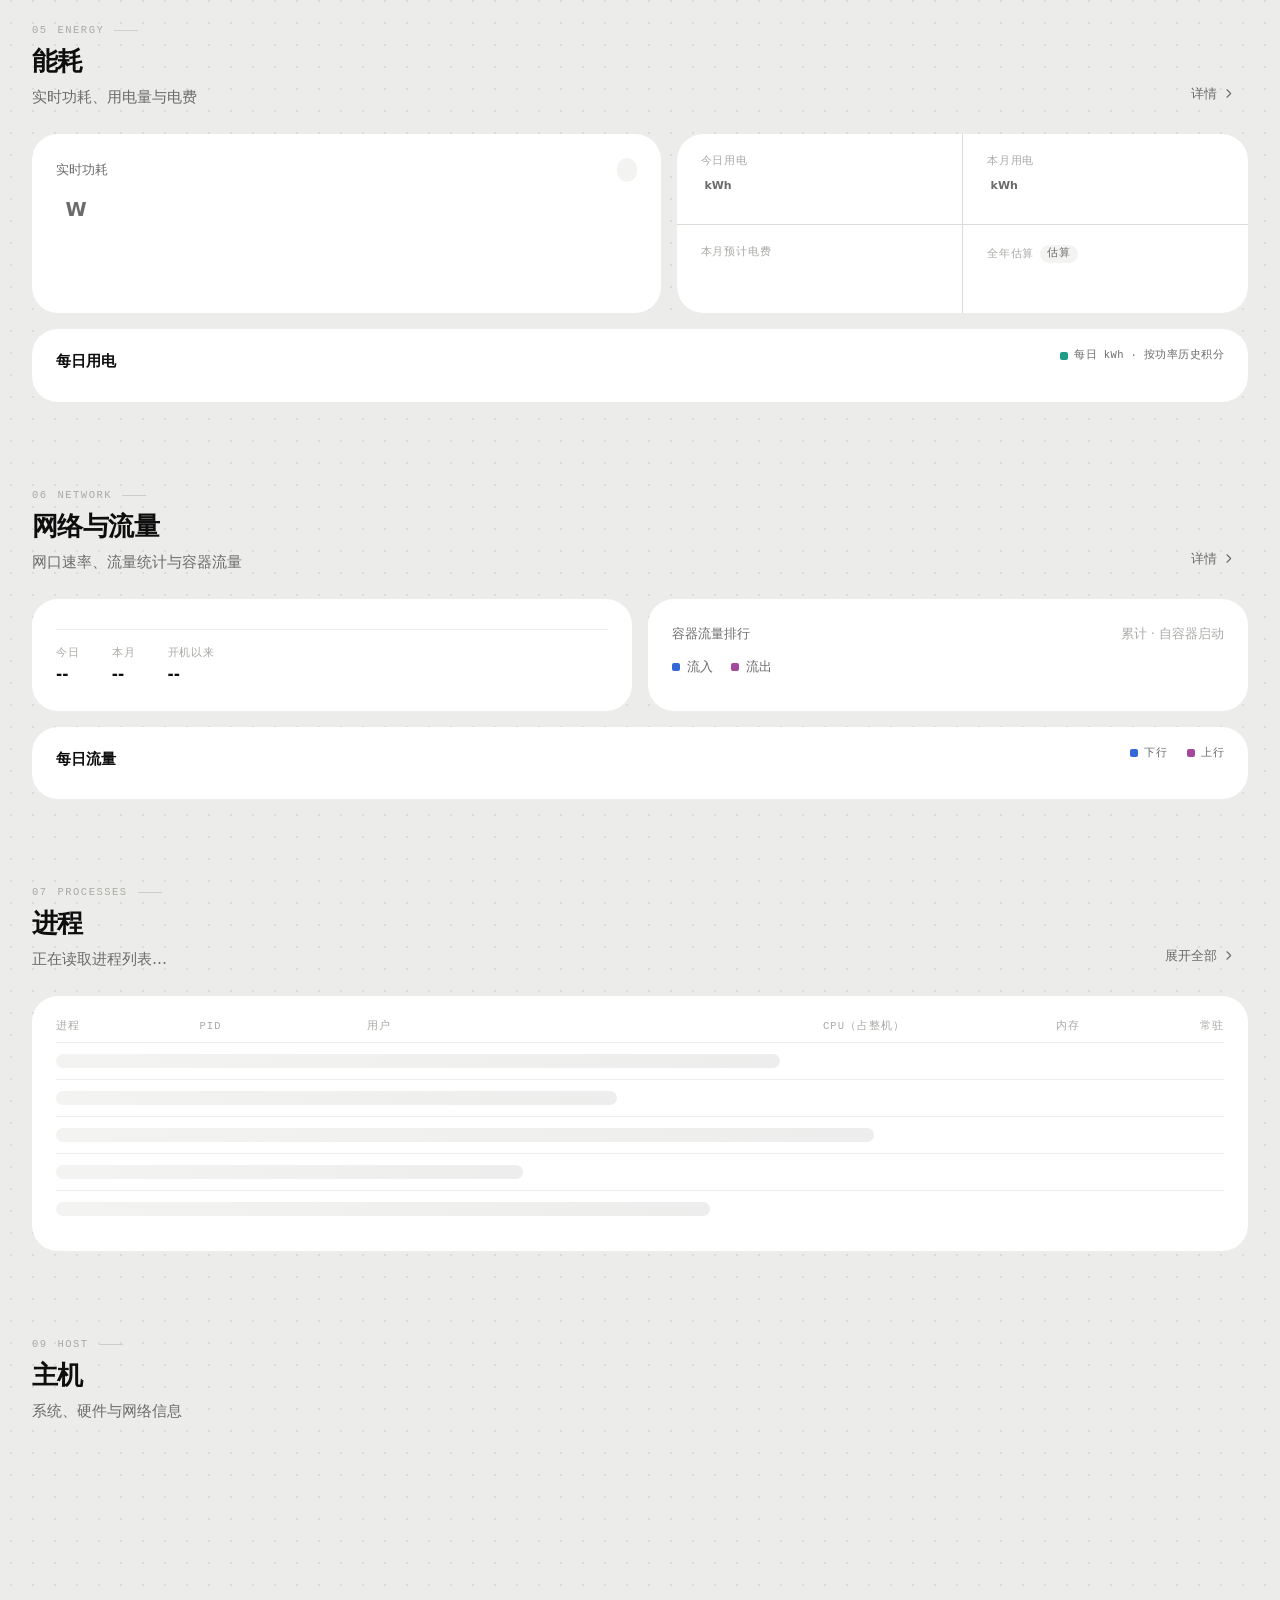
==== commit 92fb62bd: "🐛 fix(disk) 盘位卡分级也按序列号取，免得和抽屉自相矛盾 上一版只修了 disks_detail 这条路径，而盘位卡的分级走的是另一个接口 /api/disk_health，那里仍按设备名索" ====
--- a/app/www/index.html
+++ b/app/www/index.html
@@ -2189,10 +2189,17 @@
 return { lv: 'none', text: d.health && d.health !== '未知' ? d.health : '未读取到 SMART' };
 }
 const DISK_GRADE_TXT = { ok: '正常', warn: '留意', crit: '故障', unknown: '未巡检' };
-const diskHealthOf = name => (S.diskHealth && S.diskHealth.items && S.diskHealth.items[name]) || null;
+const snKey = s => String(s || '').toUpperCase().replace(/[^0-9A-Z]/g, '');
+function diskHealthOf(d) {
+const h = S.diskHealth;
+if (!d || !h) return null;
+const sn = snKey(d.serial);
+const hit = sn && h.items_by_serial && h.items_by_serial[sn];
+return hit || (h.items && h.items[d.name]) || null;
+}
 function bayState(d) {
 if (isSleep(d)) return { lv: 'standby', text: '休眠中', detail: '' };
-const h = diskHealthOf(d.name);
+const h = diskHealthOf(d);
 if (!h) {
 const sm = smartState(d);
 if (sm.lv === 'crit' || sm.lv === 'warn') return { lv: sm.lv, text: sm.text, detail: '' };
